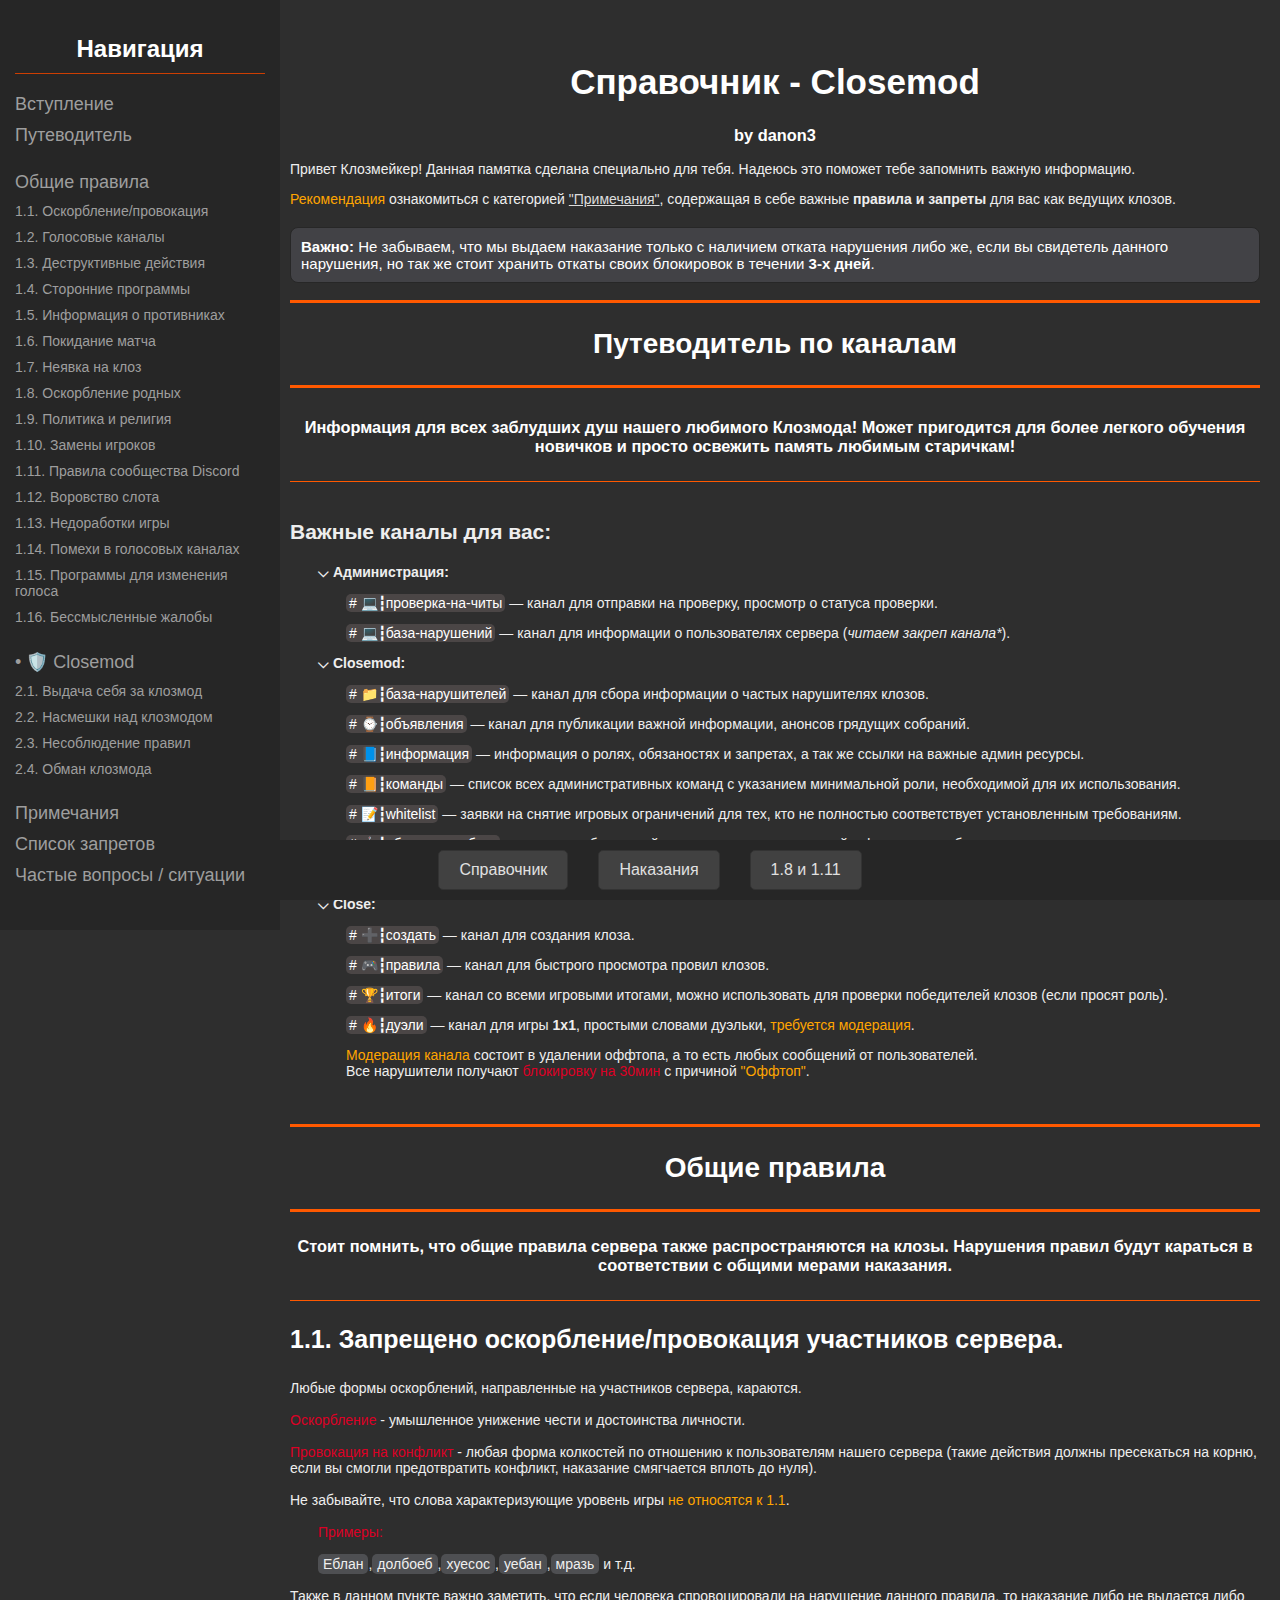
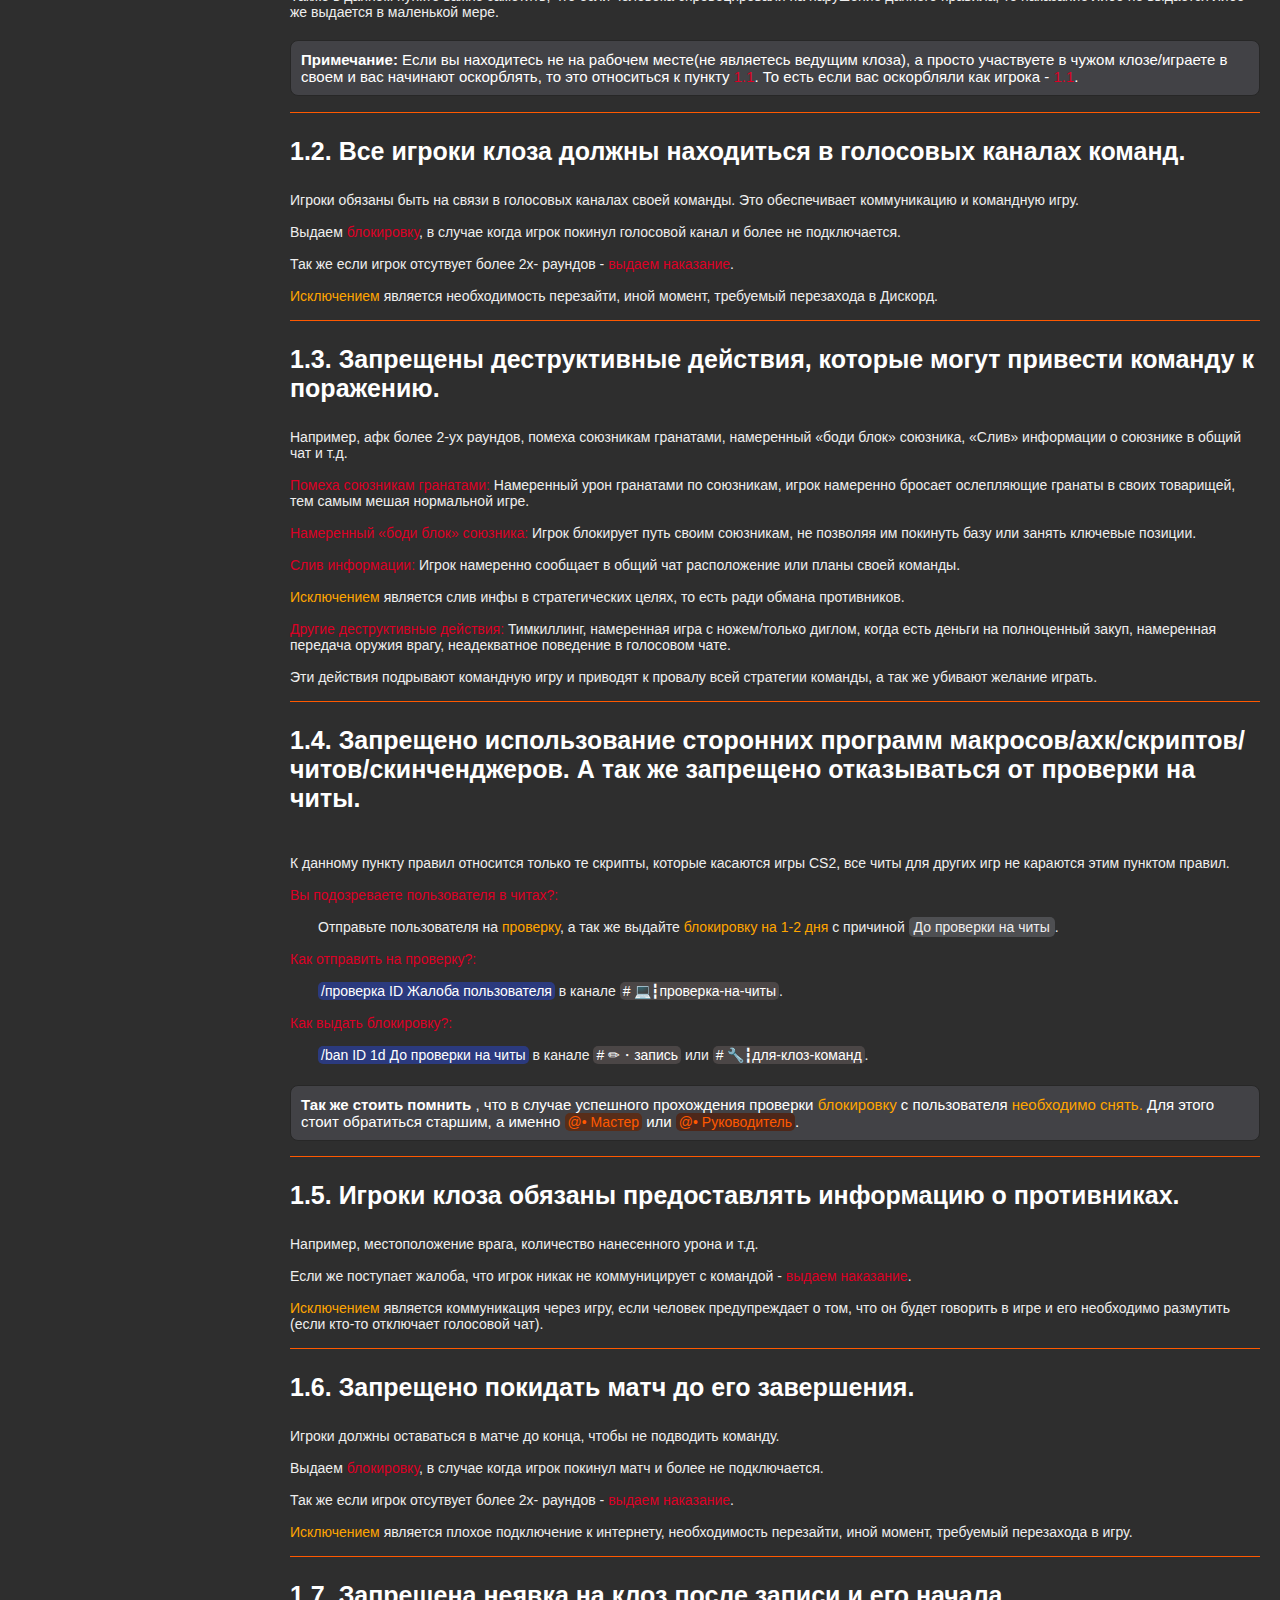
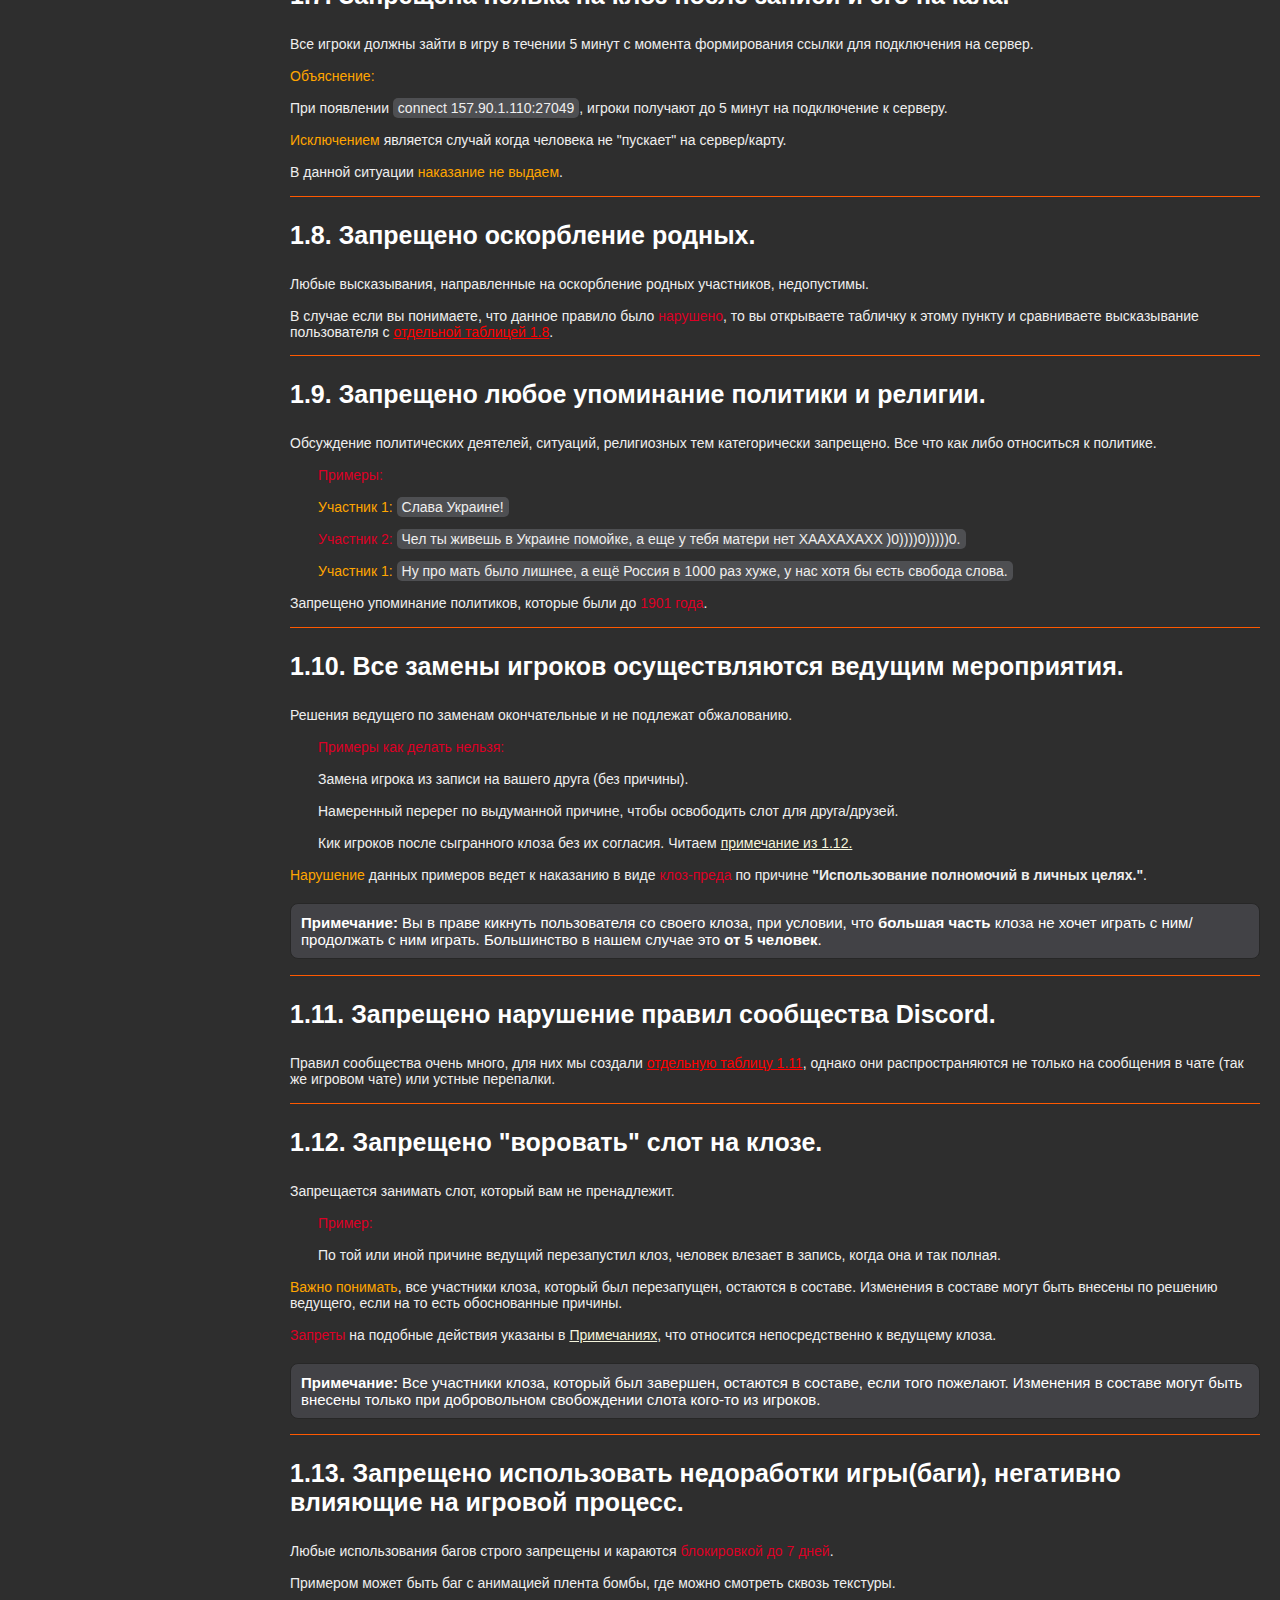
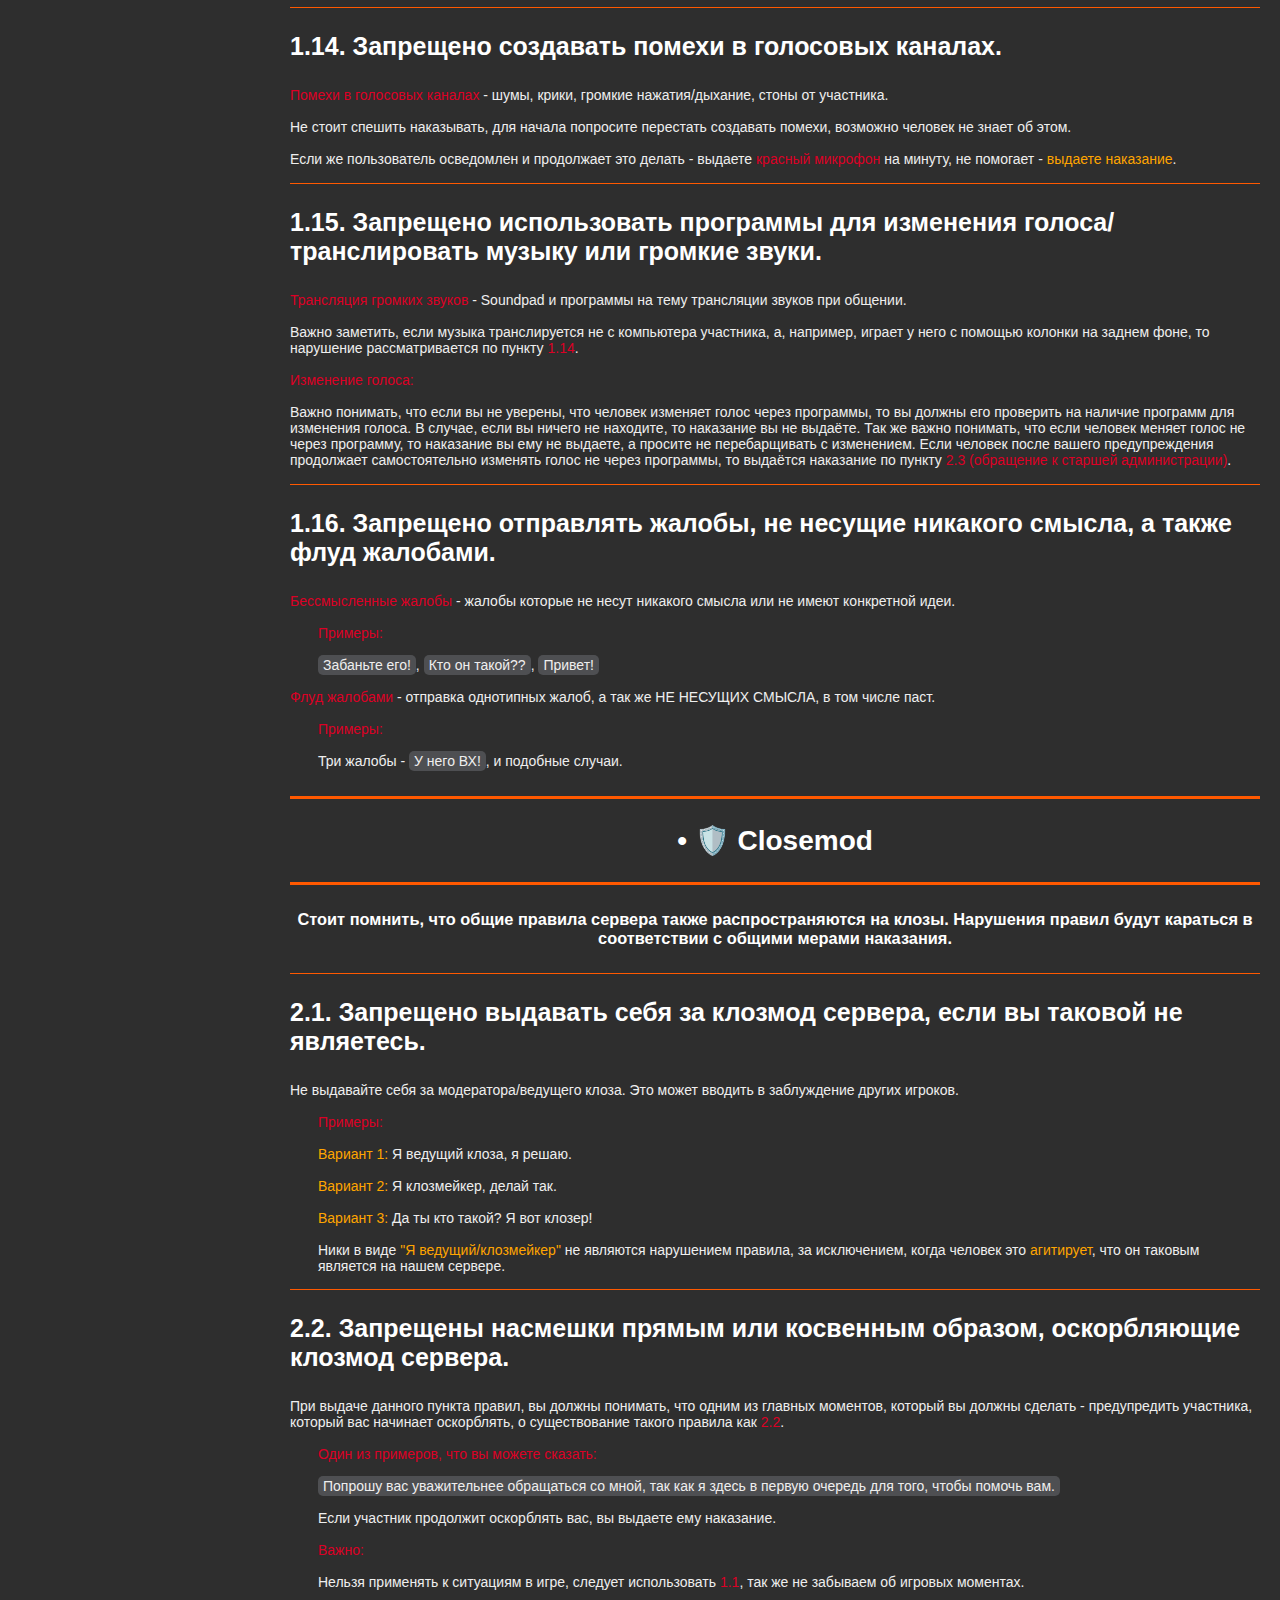
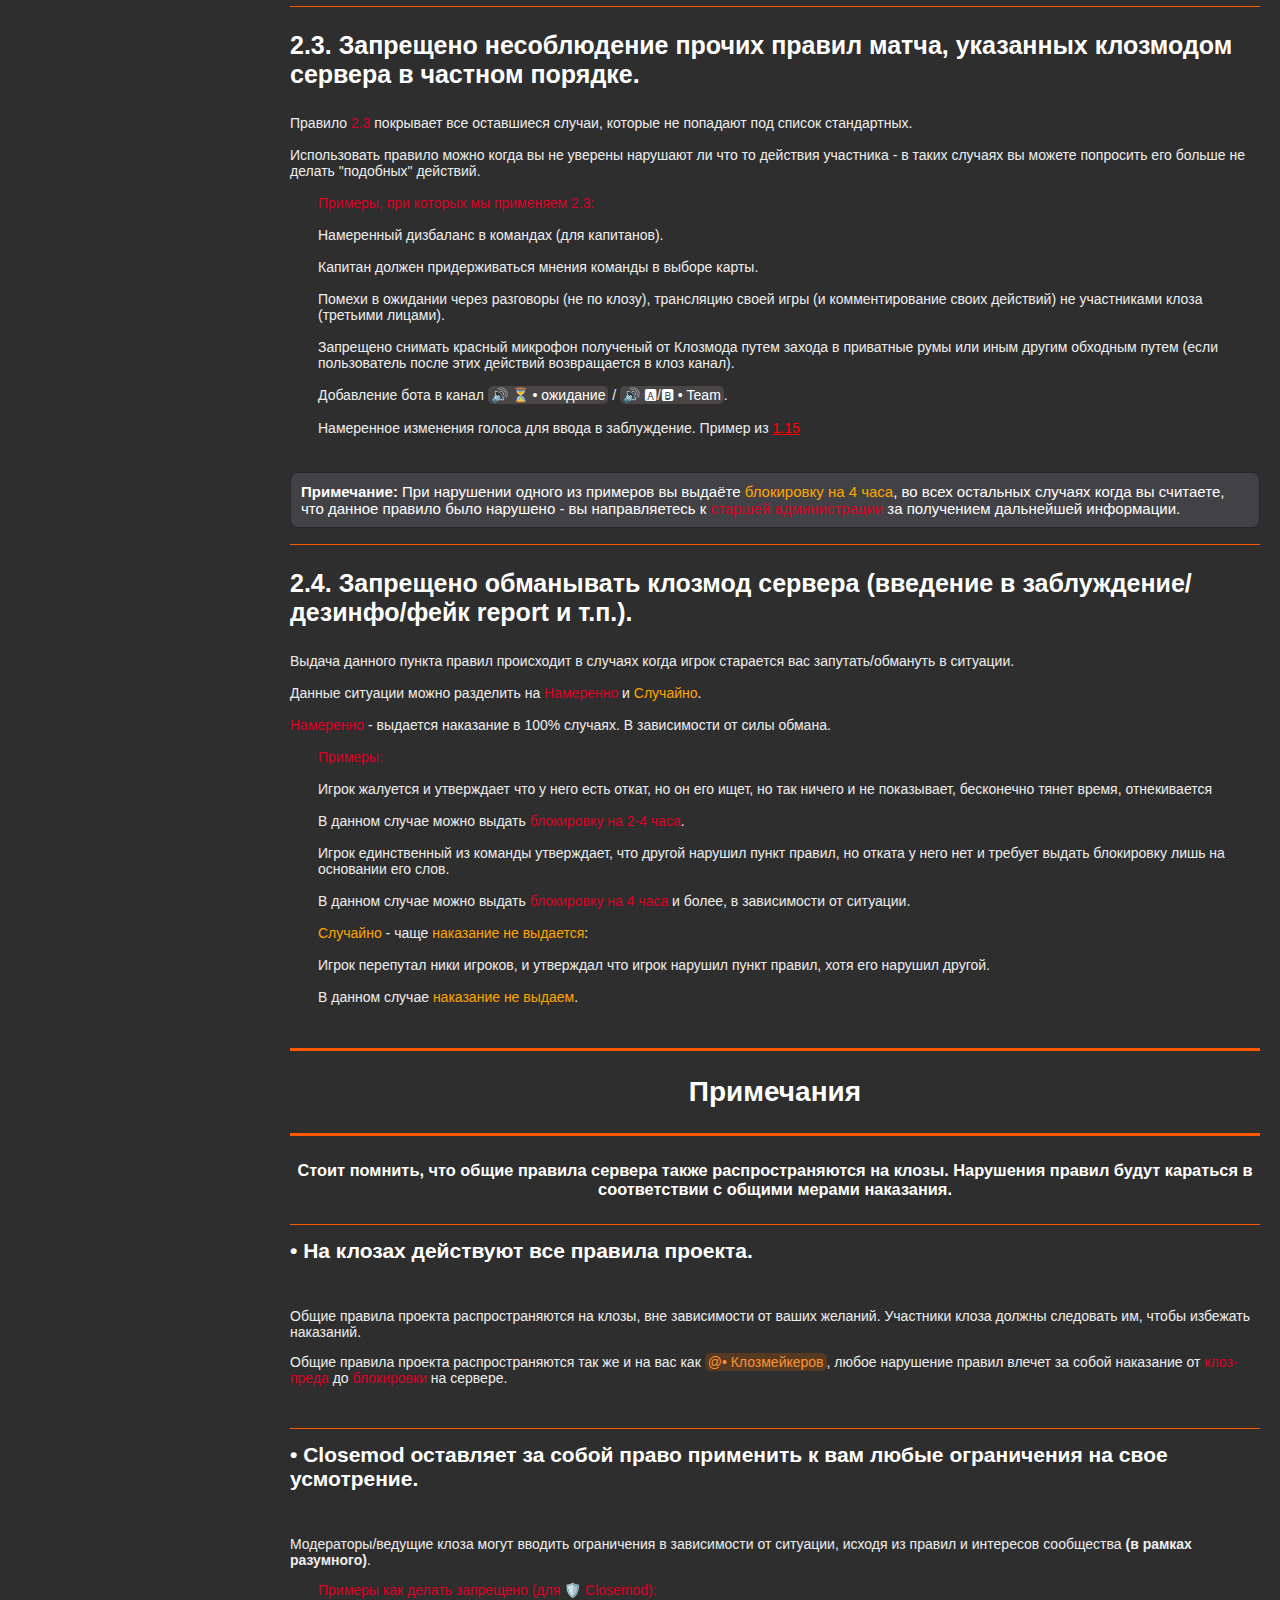
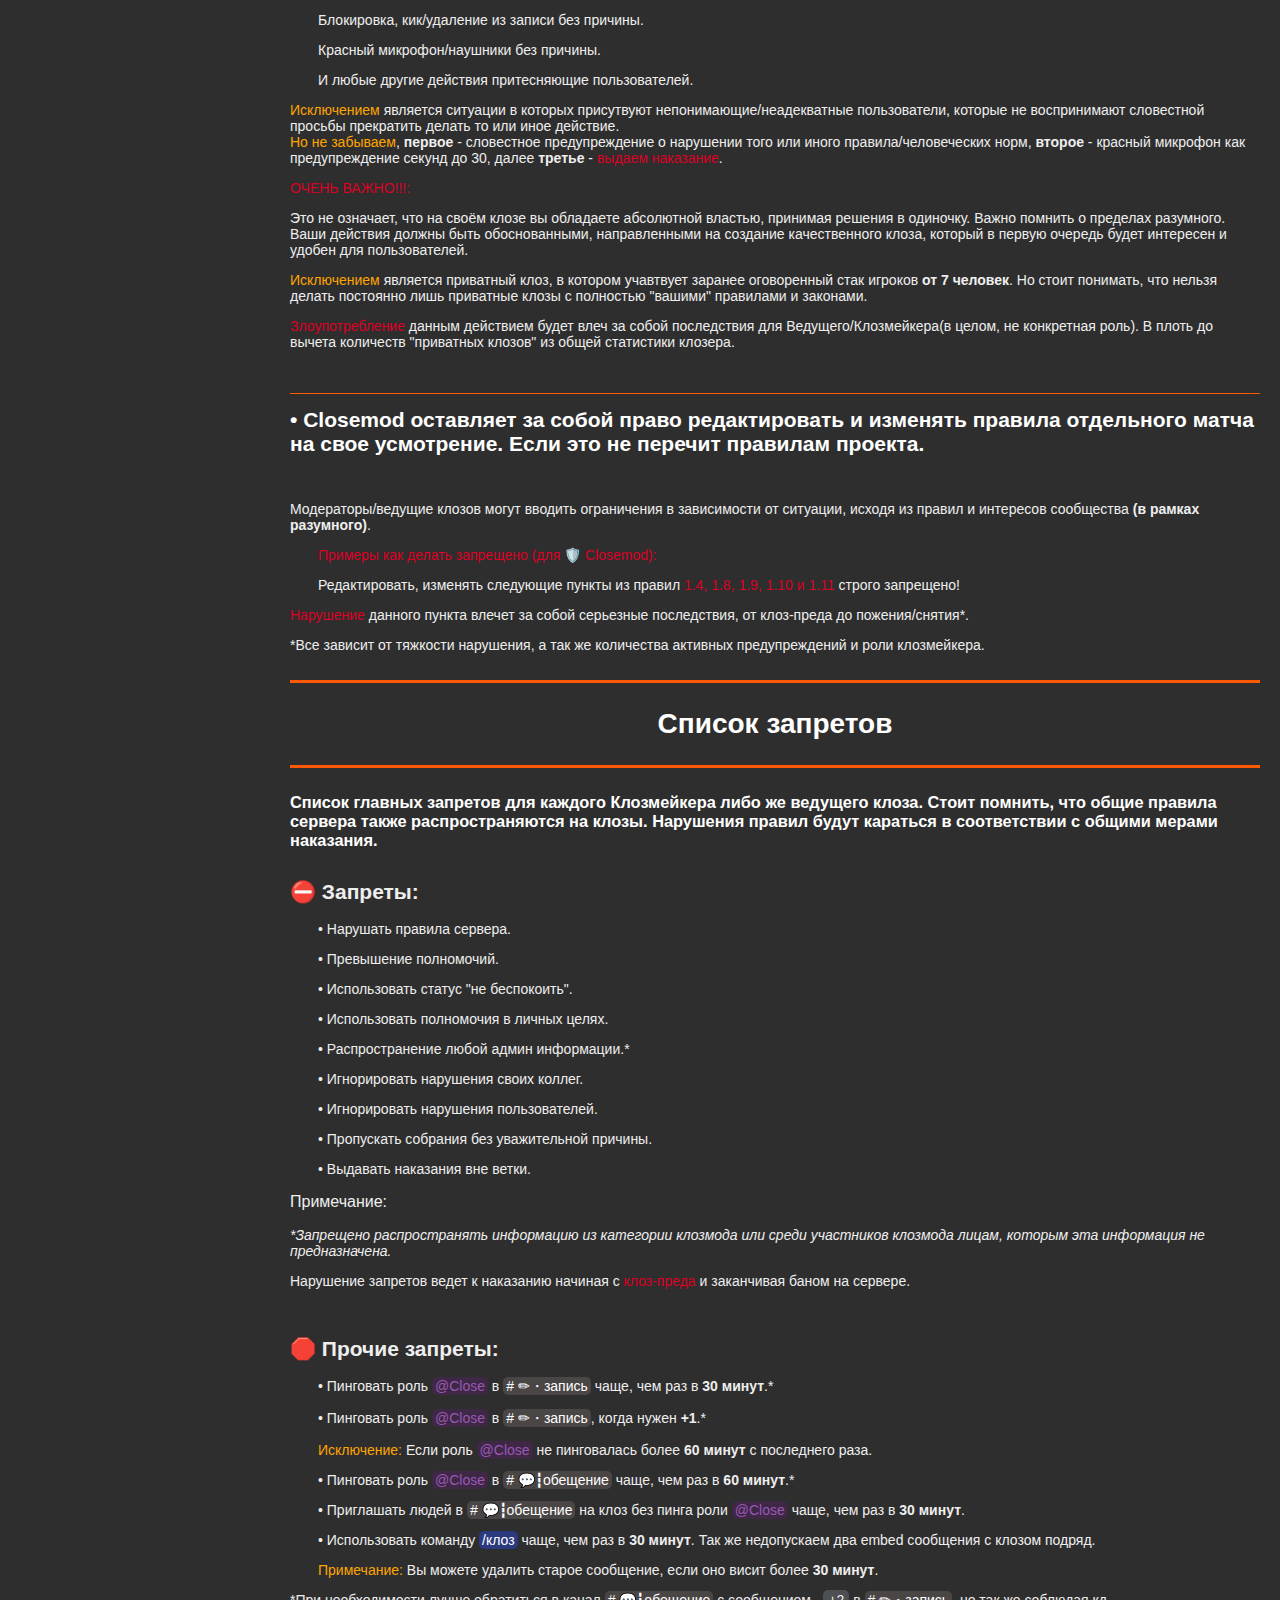
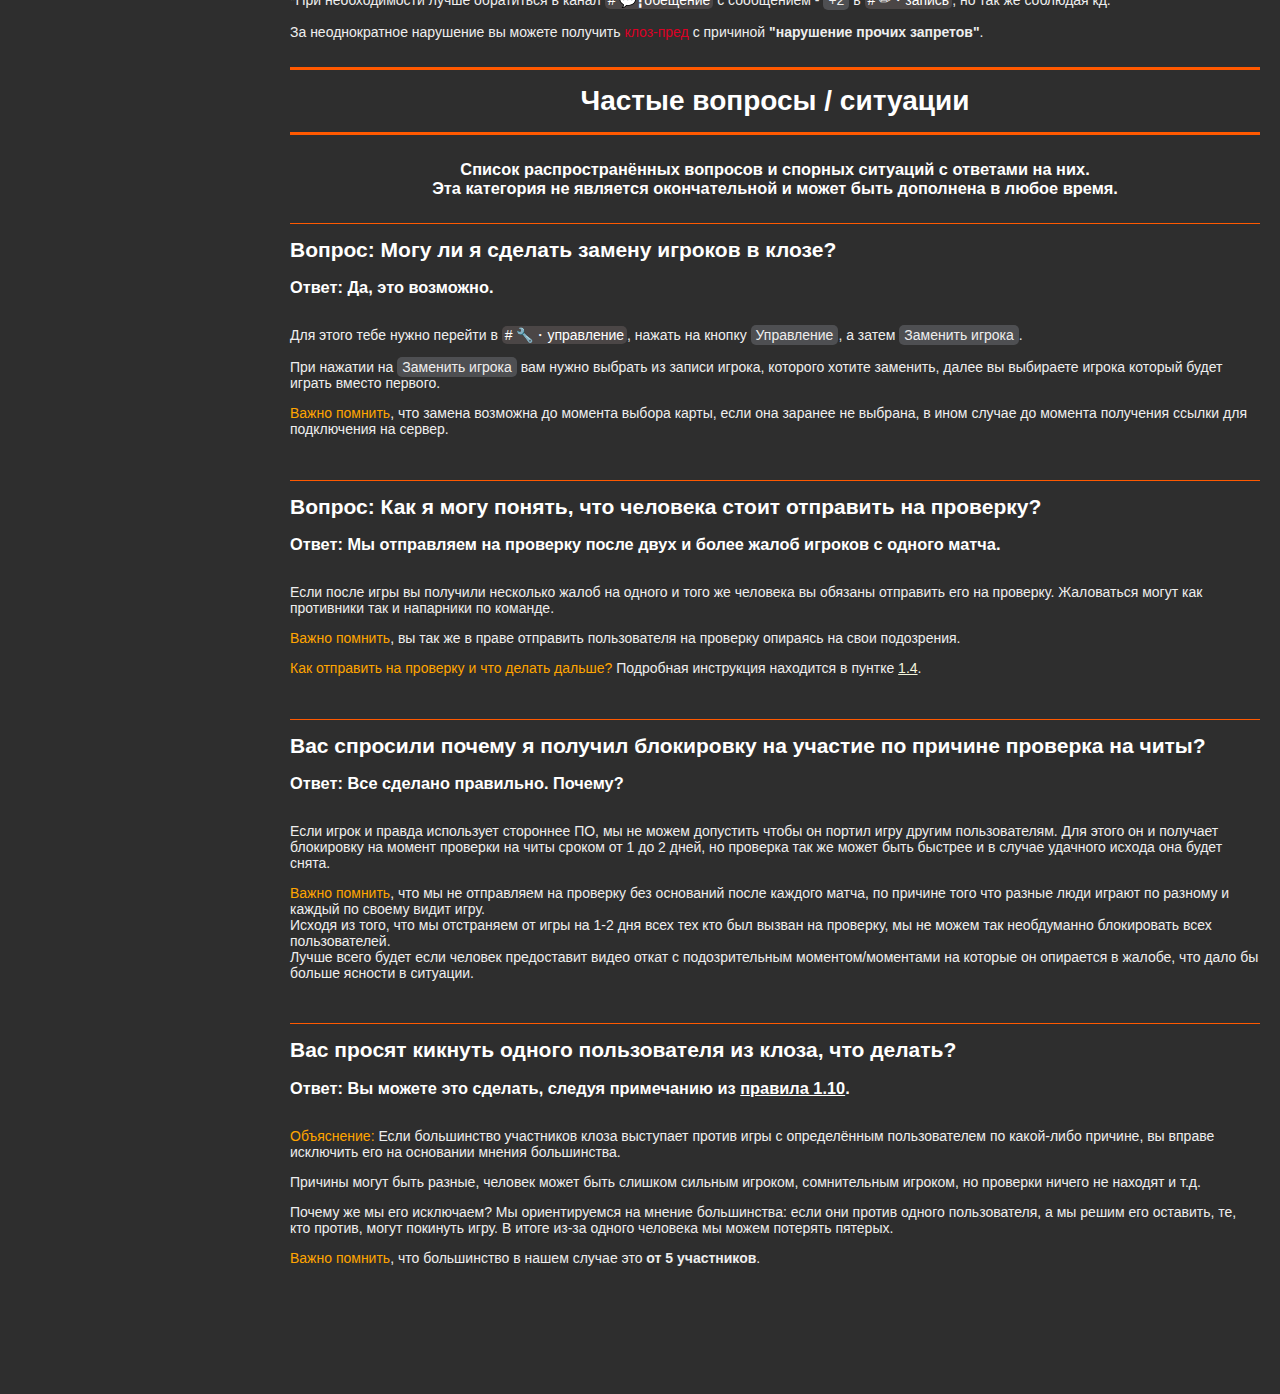
==== index.html @ e671048a "Update index.html" ====
<!DOCTYPE html>
<html lang="ru">
<head>
    <meta charset="UTF-8">
    <meta name="viewport" content="width=device-width, initial-scale=1.0">
    <title>Справочник - Closemod</title>
    <link rel="stylesheet" href="styles/styles.css">
    <link rel="icon" type="image/png" href="icon.png">

</head>
<body>
    <div id="hamburger-menu">
        &#9776;
    </div>

    <div class="bottom-nav">
        <!-- Нижний навигатор -->
        <ul>
            <li><a href="https://www.danon3.space/">Справочник</a></li>
            <li><a href="punish-table.html">Наказания</a></li>
            <li><a href="punish-table-1.8-1.11.html">1.8 и 1.11</a></li>
        </ul>
    </div>
        <!-- Левый навигатор -->
    <div class="left-nav" id="sidebar">
        <h2>Навигация</h2>
        <ul>
            <li><a href="">Вступление</a></li>
            <li><a href="#guide">Путеводитель</a></li></br>
            <li><a href="#general">Общие правила</a>
                <ul>
                    <li><a href="#rule1-1">1.1. Оскорбление/провокация</a></li>
                    <li><a href="#rule1-2">1.2. Голосовые каналы</a></li>
                    <li><a href="#rule1-3">1.3. Деструктивные действия</a></li>
                    <li><a href="#rule1-4">1.4. Сторонние программы</a></li>
                    <li><a href="#rule1-5">1.5. Информация о противниках</a></li>
                    <li><a href="#rule1-6">1.6. Покидание матча</a></li>
                    <li><a href="#rule1-7">1.7. Неявка на клоз</a></li>
                    <li><a href="#rule1-8">1.8. Оскорбление родных</a></li>
                    <li><a href="#rule1-9">1.9. Политика и религия</a></li>
                    <li><a href="#rule1-10">1.10. Замены игроков</a></li>
                    <li><a href="#rule1-11">1.11. Правила сообщества Discord</a></li>
                    <li><a href="#rule1-12">1.12. Воровство слота</a></li>
                    <li><a href="#rule1-13">1.13. Недоработки игры</a></li>
                    <li><a href="#rule1-14">1.14. Помехи в голосовых каналах</a></li>
                    <li><a href="#rule1-15">1.15. Программы для изменения голоса</a></li>
                    <li><a href="#rule1-16">1.16. Бессмысленные жалобы</a></li>
                </br>
                </ul>
            </li>
            <li><a href="#closemod">• 🛡️ Closemod</a>
                <ul>
                    <li><a href="#rule2-1">2.1. Выдача себя за клозмод</a></li>
                    <li><a href="#rule2-2">2.2. Насмешки над клозмодом</a></li>
                    <li><a href="#rule2-3">2.3. Несоблюдение правил</a></li>
                    <li><a href="#rule2-4">2.4. Обман клозмода</a></li>
                </br>
                </ul>
            </li>
            <li><a href="#notes" id="nav-notes">Примечания</a></li>
            <li><a href="#vetos" id="nav-vetos">Список запретов</a></li>
            <li><a href="#faq">Частые вопросы / ситуации</a></li>
            </br>
            </li>
        </ul>
    </div>

    <div id="content">
        <div class="name-page" id="intro">
            <h1>Справочник - Closemod</h1>
            <h3>by danon3</h3>
            <div class="title-page">
                <p>Привет Клозмейкер! Данная памятка сделана специально для тебя. Надеюсь это поможет тебе запомнить важную информацию.</p>
                <p><span class="c-orange">Рекомендация</span> ознакомиться с категорией <a style="color: #ddd;" href="#notes" id="nav-notes">"Примечания"</a>, содержащая в себе важные <b>правила и запреты</b> для вас как ведущих клозов.</p>
                <div class="bg-notes-frame">
                    <strong>Важно:</strong> Не забываем, что мы выдаем наказание только с наличием отката нарушения либо же, если вы свидетель данного нарушения, но так же стоит хранить откаты своих блокировок в течении <b>3-х дней</b>.
                </div>
            </div>
        </div>

        <div class="guide-category" id="guide">
            <h1>Путеводитель по каналам</h1>
            <h3 id="intro-guide">
                Информация для всех заблудших душ нашего любимого Клозмода! Может пригодится для более легкого обучения новичков и просто освежить память любимым старичкам!
            </h3>
            <div>
                <h2 class="rule">Важные каналы для вас:</h2>
                    <div class="tab-indent">
                        <strong>⌵ Администрация:</strong>
                        <div class="tab-indent">
                            <p><span class="bg-color-channels"> # 💻┇проверка-на-читы</span> — канал для отправки на проверку, просмотр о статуса проверки.</p>
                            <p><span class="bg-color-channels"> # 💻┇база-нарушений</span> — канал для информации о пользователях сервера (<em>читаем закреп канала*</em>).</p>

                            <!--
                            <p><span class="bg-color-channels"> # </span></p>
                            -->
        
                        </div>

                        <strong>⌵ Closemod:</strong>
                        <div class="tab-indent">
                            <p><span class="bg-color-channels"> # 📁┇база-нарушителей</span> — канал для сбора информации о частых нарушителях клозов.</p>
                            <p><span class="bg-color-channels"> # ⌚┇объявления</span> — канал для публикации важной информации, анонсов грядущих собраний.</p>
                            <p><span class="bg-color-channels"> # 📘┇информация</span> — информация о ролях, обязаностях и запретах, а так же ссылки на важные админ ресурсы.</p>
                            <p><span class="bg-color-channels"> # 📙┇команды</span> — список всех административных команд с указанием минимальной роли, необходимой для их использования.</p>
                            <p><span class="bg-color-channels"> # 📝┇whitelist</span> — заявки на снятие игровых ограничений для тех, кто не полностью соответствует установленным требованиям.</p>
                            <p><span class="bg-color-channels"> # 🤖┇обновления-бота</span> — канал с публикацией мелких и важных изменений в функционале бота, правок на серверах и т.д.</p>
                            <p>Канал <span class="bg-color-channels"> # 📝┇whitelist</span> доступен от роли <span class="bg-color-nastavnik">@• Наставник</span>, при необходимости обращаться к ним в канале <span class="bg-color-channels"> # 👥┇чат</span>.</p>
                            <!--
                            <p><span class="bg-color-channels"> # </span></p>
                            -->
        
                        </div>

                        <strong>⌵ Close:</strong>
                        <div class="tab-indent">
                            <p><span class="bg-color-channels"> # ➕┇создать</span> — канал для создания клоза.</p>
                            <p><span class="bg-color-channels"> # 🎮┇правила</span> — канал для быстрого просмотра провил клозов.</p>
                            <p><span class="bg-color-channels"> # 🏆┇итоги</span> — канал со всеми игровыми итогами, можно использовать для проверки победителей клозов (если просят роль).</p>
                            <p><span class="bg-color-channels"> # 🔥┇дуэли</span> — канал для игры <b>1x1</b>, простыми словами дуэльки, <span class="c-orange">требуется модерация</span>.</p>
                            <p><span class="c-orange">Модерация канала</span> состоит в удалении оффтопа, а то есть любых сообщений от пользователей.</br>Все нарушители получают <span class="c-red">блокировку на 30мин</span> с причиной <span class="c-orange">"Оффтоп"</span>.</p>

                            <!--
                            <p><span class="bg-color-channels"> # </span></p>
                            -->
        
                        </div>

                    </div> </br>

            </div>
        </div>

        <div class="rule-category" id="general">
            <h1>Общие правила</h1>
            <h3 id="intro-rule">
                Стоит помнить, что общие правила сервера также распространяются на клозы. Нарушения правил будут караться в соответствии с общими мерами наказания.
            </h3>
            <div class="rule" id="rule1-1">
                <h2>1.1. Запрещено оскорбление/провокация участников сервера.</h2></br>
                <p>Любые формы оскорблений, направленные на участников сервера, караются.</p>
                </br>
                <p> <span class="c-red">Оскорбление</span> - умышленное унижение чести и достоинства личности.</p></br>
                <p> <span class="c-red">Провокация на конфликт </span> - любая форма колкостей по отношению к пользователям нашего сервера (такие действия должны пресекаться на корню, если вы смогли предотвратить конфликт, наказание смягчается вплоть до нуля).</p></br>
                <p>Не забывайте, что слова характеризующие уровень игры <span class="c-orange">не относятся к 1.1</span>.</p>
                </br>
                <p class="tab-indent"><span class="c-red">Примеры:</span></p></br>
                <p class="tab-indent"><span class="grey-bg">Еблан</span>,<span class="grey-bg">долбоеб</span>,<span class="grey-bg">хуесос</span>,<span class="grey-bg">уебан</span>,<span class="grey-bg">мразь</span> и т.д.</p></br>
                <p>Также в данном пункте важно заметить, что если человека спровоцировали на нарушение данного правила, то наказание либо не выдается либо же выдается в маленькой мере.</p>
                 
                <div class="bg-notes-frame">
                    <strong>Примечание:</strong> Если вы находитесь не на рабочем месте(не являетесь ведущим клоза), а просто участвуете в чужом клозе/играете в своем и вас начинают оскорблять, то это относиться к пункту <span class="c-red">1.1</span>. То есть если вас оскорбляли как игрока - <span class="c-red">1.1</span>.
                </div>
                
                
            </div>
    
            <div class="rule" id="rule1-2">
                <h2>1.2. Все игроки клоза должны находиться в голосовых каналах команд.</h2></br>
                <p>Игроки обязаны быть на связи в голосовых каналах своей команды. Это обеспечивает коммуникацию и командную игру.</p></br>
                <p>Выдаем <span class="c-red">блокировку</span>, в случае когда игрок покинул голосовой канал и более не подключается.</p></br>
                <p>Так же если игрок отсутвует более 2х- раундов - <span class="c-red">выдаем наказание</span>.</p></br>
                <p><span class="c-orange">Исключением</span> является необходимость перезайти, иной момент, требуемый перезахода в Дискорд.</p>
                 
            </div>
    
            <div class="rule" id="rule1-3">
                <h2>1.3. Запрещены деструктивные действия, которые могут привести команду к поражению.</h2></br>
                <p>Например, афк более 2-ух раундов, помеха союзникам гранатами, намеренный «боди блок» союзника, «Слив» информации о союзнике в общий чат и т.д.</p></br>
                <p><span class="c-red">Помеха союзникам гранатами:</span> Намеренный урон гранатами по союзникам, игрок намеренно бросает ослепляющие гранаты в своих товарищей, тем самым мешая нормальной игре.</p></br>
                <p><span class="c-red">Намеренный «боди блок» союзника:</span> Игрок блокирует путь своим союзникам, не позволяя им покинуть базу или занять ключевые позиции.</p></br>
                <p><span class="c-red">Слив информации:</span> Игрок намеренно сообщает в общий чат расположение или планы своей команды.</p></br>
                <p><span class="c-orange">Исключением</span> является слив инфы в стратегических целях, то есть ради обмана противников.</p></br>
                <p><span class="c-red">Другие деструктивные действия:</span> Тимкиллинг, намеренная игра с ножем/только диглом, когда есть деньги на полноценный закуп, намеренная передача оружия врагу, неадекватное поведение в голосовом чате.</p></br>
                <p>Эти действия подрывают командную игру и приводят к провалу всей стратегии команды, а так же убивают желание играть.</p>
                 
            </div>
    
            <div class="rule" id="rule1-4">
                <h2>1.4. Запрещено использование сторонних программ макросов/ахк/скриптов/читов/скинченджеров. А так же запрещено отказываться от проверки на читы.</h2></br>
                </br>
                <p>К данному пункту правил относится только те скрипты, которые касаются игры CS2, все читы для других игр не караются этим пунктом правил.</p>
                </br>
                <p><span class="c-red">Вы подозреваете пользователя в читах?:</span></p></br>
                <p class="tab-indent">Отправьте пользователя на <span class="c-orange">проверку</span>, а так же выдайте <span class="c-orange">блокировку на 1-2 дня</span> с причиной <span class="grey-bg">До проверки на читы</span>.</br>
                </br>
                <p class="c-red">Как отправить на проверку?: </p></br>
                <p class="tab-indent"><span class="bg-color-commands">/проверка ID Жалоба пользователя</span> в канале <span class="bg-color-channels"># 💻┇проверка-на-читы</span>.</p>
                </br>
                <p class="c-red">Как выдать блокировку?: </p></br>
                <p class="tab-indent"><span class="bg-color-commands">/ban ID 1d До проверки на читы</span> в канале <span class="bg-color-channels"># ✏・запись</span> или <span class="bg-color-channels"># 🔧┇для-клоз-команд</span>.</p>
                
                <div class="bg-notes-frame">
                    <strong>Так же стоить помнить</strong> , что в случае успешного прохождения проверки <span class="c-orange">блокировку</span> с пользователя <span class="c-orange">необходимо снять.</span> Для этого стоит обратиться старшим, а именно <span class="bg-color-master">@• Мастер</span> или <span class="bg-color-rukovod">@• Руководитель</span>.
                </div>

            </div>
    
            <div class="rule" id="rule1-5">
                <h2>1.5. Игроки клоза обязаны предоставлять информацию о противниках.</h2></br>
                <p>Например, местоположение врага, количество нанесенного урона и т.д.</p></br>
                <p>Если же поступает жалоба, что игрок никак не коммуницирует с командой - <span class="c-red">выдаем наказание</span>.</p></br>
                <p><span class="c-orange">Исключением</span> является коммуникация через игру, если человек предупреждает о том, что он будет говорить в игре и его необходимо размутить (если кто-то отключает голосовой чат).</p>
                 
            </div>
    
            <div class="rule" id="rule1-6">
                <h2>1.6. Запрещено покидать матч до его завершения.</h2></br>
                <p>Игроки должны оставаться в матче до конца, чтобы не подводить команду.</p></br>
                <p>Выдаем <span class="c-red">блокировку</span>, в случае когда игрок покинул матч и более не подключается.</p></br>
                <p>Так же если игрок отсутвует более 2х- раундов - <span class="c-red">выдаем наказание</span>.</p></br>
                <p><span class="c-orange">Исключением</span> является плохое подключение к интернету, необходимость перезайти, иной момент, требуемый перезахода в игру.</p>
                 
            </div>
    
            <div class="rule" id="rule1-7">
                <h2>1.7. Запрещена неявка на клоз после записи и его начала.</h2></br>
                <p>Все игроки должны зайти в игру в течении 5 минут с момента формирования ссылки для подключения на сервер.</p>
                </br>
                <p class="c-orange">Объяснение:</p></br>
                <p>При появлении <span class="grey-bg">connect 157.90.1.110:27049</span>, игроки получают до 5 минут на подключение к серверу.</p></br>
                <p><span class="c-orange">Исключением</span> является случай когда человека не "пускает" на сервер/карту.</p></br>
                <p>В данной ситуации<span class="c-orange"> наказание не выдаем</span>.</p>
                 
            </div>
    
            <div class="rule" id="rule1-8">
                <h2>1.8. Запрещено оскорбление родных.</h2></br>
                <p>Любые высказывания, направленные на оскорбление родных участников, недопустимы.</p>
                </br>
                <p>В случае если вы понимаете, что данное правило было <span class="c-red">нарушено</span>, то вы открываете табличку к этому пункту и сравниваете высказывание пользователя с <a style="color: #ff0000;" href="punish-table-1.8-1.11.html#rule-1.8">отдельной таблицей 1.8</a>.</p>
                 
            </div>
    
            <div class="rule" id="rule1-9">
                <h2>1.9. Запрещено любое упоминание политики и религии.</h2></br>
                <p>Обсуждение политических деятелей, ситуаций, религиозных тем категорически запрещено. Все что как либо относиться к политике.</p>
                </br>
                <p class="tab-indent"><span class="c-red">Примеры:</span></p></br>
                <p class="tab-indent"><span class="c-orange">Участник 1:</span> <span class="grey-bg">Слава Украине!</span></p></br>
                <p class="tab-indent"><span class="c-red">Участник 2:</span> <span class="grey-bg">Чел ты живешь в Украине помойке, а еще у тебя матери нет ХААХАХАХХ )0))))0)))))0.</span></p></br>
                <p class="tab-indent"><span class="c-orange">Участник 1:</span> <span class="grey-bg">Ну про мать было лишнее, а ещё Россия в 1000 раз хуже, у нас хотя бы есть свобода слова.</span></p></br>
                <p>Запрещено упоминание политиков, которые были до <span class="c-red">1901 года</span>.</p>
                 
            </div>
    
            <div class="rule" id="rule1-10">
                <h2>1.10. Все замены игроков осуществляются ведущим мероприятия.</h2></br>
                <p>Решения ведущего по заменам окончательные и не подлежат обжалованию.</p></br>
                <p class="tab-indent"><span class="c-red">Примеры как делать нельзя:</span></p></br>
                <p class="tab-indent">Замена игрока из записи на вашего друга (без причины).</p></br>
                <p class="tab-indent">Намеренный перерег по выдуманной причине, чтобы освободить слот для друга/друзей.</p></br>
                <p class="tab-indent">Кик игроков после сыгранного клоза без их согласия. Читаем <a style="color: beige;" href="#rule1-12" id="nav-notes">примечание из 1.12.</a></p></br>

                <!--
                <p class="tab-indent">Описание примера.</p></br>
                -->

                <p"><span class="c-orange">Нарушение</span> данных примеров ведет к наказанию в виде <span class="c-red">клоз-преда</span> по причине <b>"Использование полномочий в личных целях."</b>.</p>

                <div class="bg-notes-frame">
                    <strong>Примечание:</strong> Вы в праве кикнуть пользователя со своего клоза, при условии, что <b>большая часть</b> клоза не хочет играть с ним/продолжать с ним играть. Большинство в нашем случае это <b>от 5 человек</b>.
                </div>
                 
            </div>
    
            <div class="rule" id="rule1-11">
                <h2>1.11. Запрещено нарушение правил сообщества Discord.</h2></br>
                <p>Правил сообщества очень много, для них мы создали <a style="color: #ff0000;" href="punish-table-1.8-1.11.html#rule-1.11">отдельную таблицу 1.11</a>, однако они распространяются не только на сообщения в чате (так же игровом чате) или устные перепалки.</p>
                 
            </div>
    
            <div class="rule" id="rule1-12">
                <h2>1.12. Запрещено "воровать" слот на клозе.</h2></br>
                <p>Запрещается занимать слот, который вам не пренадлежит.</p>
                </br>
                <p class="tab-indent"><span class="c-red">Пример:</span></p></br>
                <p class="tab-indent">По той или иной причине ведущий перезапустил клоз, человек влезает в запись, когда она и так полная.</p></br>
                <p><span class="c-orange">Важно понимать</span>, все участники клоза, который был перезапущен, остаются в составе. Изменения в составе могут быть внесены по решению ведущего, если на то есть обоснованные причины.</p></br>
                <p><span class="c-red">Запреты</span> на подобные действия указаны в <a style="color: beige;" href="#notes" id="nav-notes">Примечаниях</a>, что относится непосредственно к ведущему клоза.</p>
                 
                <div class="bg-notes-frame" id="note1-12">
                    <strong>Примечание:</strong> Все участники клоза, который был завершен, остаются в составе, если того пожелают. Изменения в составе могут быть внесены только при добровольном свобождении слота кого-то из игроков.
                </div>

            </div>

            <div class="rule" id="rule1-13">
                <h2>1.13. Запрещено использовать недоработки игры(баги), негативно влияющие на игровой процесс.</h2></br>
                <p>Любые использования багов строго запрещены и караются <span class="c-red">блокировкой до 7 дней</span>.</p>
                </br>
                <p>Примером может быть баг с анимацией плента бомбы, где можно смотреть сквозь текстуры.</p>
                 
            </div>

            <div class="rule" id="rule1-14">
                <h2>1.14. Запрещено создавать помехи в голосовых каналах.</h2></br>
                <p><span class="c-red">Помехи в голосовых каналах</span> - шумы, крики, громкие нажатия/дыхание, стоны от участника.</p>
                </br>
                <p>Не стоит спешить наказывать, для начала попросите перестать создавать помехи, возможно человек не знает об этом.</p>
                </br>
                <p>Если же пользователь осведомлен и продолжает это делать - выдаете <span class="c-red">красный микрофон</span> на минуту, не помогает - <span class="c-orange"> выдаете наказание</span>.</p>
                 
            </div>

            <div class="rule" id="rule1-15">
                <h2>1.15. Запрещено использовать программы для изменения голоса/транслировать музыку или громкие звуки.</h2></br>
                <p><span class="c-red">Трансляция громких звуков</span> - Soundpad и программы на тему трансляции звуков при общении.</p>
                </br>
                <p>Важно заметить, если музыка транслируется не с компьютера участника, а, например, играет у него с помощью колонки на заднем фоне, то нарушение рассматривается по пункту <span class="c-red">1.14</span>.</p>
                </br>
                <p class="c-red">Изменение голоса: </p> </br>
                <p>Важно понимать, что если вы не уверены, что человек изменяет голос через программы, то вы должны его проверить на наличие программ для изменения голоса. В случае, если вы ничего не находите, то наказание вы не выдаёте. Так же важно понимать, что если человек меняет голос не через программу, то наказание вы ему не выдаете, а просите не перебарщивать с изменением. Если человек после вашего предупреждения продолжает самостоятельно изменять голос не через программы, то выдаётся наказание по пункту <span class="c-red">2.3 (обращение к старшей администрации)</span>.</p>
                 
            </div>

            <div class="rule" id="rule1-16">
                <h2>1.16. Запрещено отправлять жалобы, не несущие никакого смысла, а также флуд жалобами.</h2></br>
                <p><span class="c-red">Бессмысленные жалобы</span> - жалобы которые не несут никакого смысла или не имеют конкретной идеи.</p>
                </br>
                <p class="tab-indent"><span class="c-red">Примеры:</span></p></br>
                <p class="tab-indent"><span class="grey-bg">Забаньте его!</span>, <span class="grey-bg">Кто он такой??</span>, <span class="grey-bg">Привет!</span></p>
                </br>
                <p><span class="c-red">Флуд жалобами</span> - отправка однотипных жалоб, а так же НЕ НЕСУЩИХ СМЫСЛА, в том числе паст.</p>
                </br>
                <p class="tab-indent"><span class="c-red">Примеры:</span></p></br>
                <p class="tab-indent">Три  жалобы - <span class="grey-bg">У него ВХ!</span>, и подобные случаи.</p>
                 
            </div>
    </div>

    <div class="rule-category" id="closemod">
        <h1>• 🛡️ Closemod</h1>
        <h3 id="intro-rule">
            Стоит помнить, что общие правила сервера также распространяются на клозы. Нарушения правил будут караться в соответствии с общими мерами наказания.
        </h3>
        <div class="rule" id="rule2-1">
            <h2>2.1. Запрещено выдавать себя за клозмод сервера, если вы таковой не являетесь.</h2></br>
            <p>Не выдавайте себя за модератора/ведущего клоза. Это может вводить в заблуждение других игроков.</p>
            </br>
            <p class="tab-indent"><span class="c-red">Примеры:</span></p></br>
                <p class="tab-indent"><span class="c-orange">Вариант 1:</span> Я ведущий клоза, я решаю.</p></br>
                <p class="tab-indent"><span class="c-orange">Вариант 2:</span> Я клозмейкер, делай так.</p></br>
                <p class="tab-indent"><span class="c-orange">Вариант 3:</span> Да ты кто такой? Я вот клозер!</p></br>
                <p class="tab-indent"> Ники в виде <span class="c-orange">"Я ведущий/клозмейкер"</span> не являются нарушением правила, за исключением, когда человек это <span class="c-orange">агитирует</span>, что он таковым является на нашем сервере.</p>
        </div>

        <div class="rule" id="rule2-2">
            <h2>2.2. Запрещены насмешки прямым или косвенным образом, оскорбляющие клозмод сервера.</h2></br>
            <p>При выдаче данного пункта правил, вы должны понимать, что одним из главных моментов, который вы должны сделать - предупредить участника, который вас начинает оскорблять, о существование такого правила как <span class="c-red">2.2</span>.</p>
            </br>
            <p class="tab-indent"><span class="c-red">Один из примеров, что вы можете сказать:</span></p></br>
            <p class="tab-indent"> <span class="grey-bg">Попрошу вас уважительнее обращаться со мной, так как я здесь в первую очередь для того, чтобы помочь вам.</span></p></br>
            <p class="tab-indent">Если участник продолжит оскорблять вас, вы выдаете ему наказание.</p></br>
            <p class="tab-indent"><span class="c-red">Важно:</span></p></br>
            <p class="tab-indent">Нельзя применять к ситуациям в игре, следует использовать <span class="c-red">1.1</span>, так же не забываем об игровых моментах.</p>
        </div>

        <div class="rule" id="rule2-3">
            <h2>2.3. Запрещено несоблюдение прочих правил матча, указанных клозмодом сервера в частном порядке.</h2></br>
            <p>Правило <span class="c-red">2.3</span> покрывает все оставшиеся случаи, которые не попадают под список стандартных.</p></br>
            <p>Использовать правило можно когда вы не уверены нарушают ли что то действия участника - в таких случаях вы можете попросить его больше не делать "подобных" действий.</p></br>
            <p class="tab-indent"><span class="c-red">Примеры, при которых мы применяем 2.3:</span> </p></br>
            <p class="tab-indent">Намеренный дизбаланс в командах (для капитанов).</p></br>
            <p class="tab-indent">Капитан должен придерживаться мнения команды в выборе карты.</p></br>
            <p class="tab-indent">Помехи в ожидании через разговоры (не по клозу), трансляцию своей игры (и комментирование своих действий) не участниками клоза (третьими лицами).</p></br>
            <p class="tab-indent">Запрещено снимать красный микрофон полученый от Клозмода путем захода в приватные румы или иным другим обходным путем (если пользователь после этих действий возвращается в клоз канал).</p></br>
            <p class="tab-indent">Добавление бота в канал <span class="bg-color-channels">🔊 ⏳ • ожидание</span> / <span class="bg-color-channels">🔊 🅰/🅱 • Team</span>.</p></br>
            <p class="tab-indent">Намеренное изменения голоса для ввода в заблуждение. Пример из <a style="color: #ff0000;" href="#rule1-15">1.15</a></p></br>

            <!--

            <p class="tab-indent">Описание примера.</p>

            -->

            <div class="bg-notes-frame">
                <strong>Примечание:</strong> При нарушении одного из примеров вы выдаёте <span class="c-orange">блокировку на 4 часа</span>, во всех остальных случаях когда вы считаете, что данное правило было нарушено - вы направляетесь к <span class="c-red">старшей администрации</span> за получением дальнейшей информации.
            </div>

        </div>

        <div class="rule" id="rule2-4">
            <h2>2.4. Запрещено обманывать клозмод сервера (введение в заблуждение/дезинфо/фейк report и т.п.).</h2></br>
            <p>Выдача данного пункта правил происходит в случаях когда игрок старается вас запутать/обмануть в ситуации.</p></br>
            <p>Данные ситуации можно разделить на <span class="c-red">Намеренно</span> и <span class="c-orange">Случайно</span>.</p></br>
            <p><span class="c-red">Намеренно</span> - выдается наказание в 100% случаях. В зависимости от силы обмана.</p></br>
            <p class="tab-indent"><span class="c-red">Примеры:</span></p></br>
            <p class="tab-indent">Игрок жалуется и утверждает что у него есть откат, но он его ищет, но так ничего и не показывает, бесконечно тянет время, отнекивается</p></br>
            <p class="tab-indent">В данном случае можно выдать <span class="c-red">блокировку на 2-4 часа</span>.</p></br>
            <p class="tab-indent">Игрок единственный из команды утверждает, что другой нарушил пункт правил, но отката у него нет и требует выдать блокировку лишь на основании его слов.</p></br>
            <p class="tab-indent">В данном случае можно выдать <span class="c-red">блокировку на 4 часа</span>  и более, в зависимости от ситуации.</p></br>
            <p class="tab-indent"><span class="c-orange">Случайно</span> - чаще <span class="c-orange">наказание не выдается</span>:</p></br>
            <p class="tab-indent">Игрок перепутал ники игроков, и утверждал что игрок нарушил пункт правил, хотя его нарушил другой.</p></br>
            <p class="tab-indent">В данном случае <span class="c-orange">наказание не выдаем</span>.</p></br>

        </div>

    </div>

    <div class="rule-category" id="notes">
        <h1>Примечания</h1>
        <h3 id="intro-rule">
            Стоит помнить, что общие правила сервера также распространяются на клозы. Нарушения правил будут караться в соответствии с общими мерами наказания.
        </h3>
        <div class="note" id="note1">
            <h2>• На клозах действуют все правила проекта.</h2></br>
            <p>Общие правила проекта распространяются на клозы, вне зависимости от ваших желаний. Участники клоза должны следовать им, чтобы избежать наказаний.</p>
            <p>Общие правила проекта распространяются так же и на вас как  <span class="bg-color-closemaker">@• Клозмейкеров</span>, любое нарушение правил влечет за собой наказание от  <span class="c-red">клоз-преда</span> до  <span class="c-red">блокировки</span> на сервере.</p></br>
        </div>

        <div class="note" id="note2">
            <h2>• Closemod оставляет за собой право применить к вам любые ограничения на свое усмотрение.</h2></br>
            <p>Модераторы/ведущие клоза могут вводить ограничения в зависимости от ситуации, исходя из правил и интересов сообщества <b>(в рамках разумного)</b>.</p>
            <p class="tab-indent"><span class="c-red">Примеры как делать запрещено (для 🛡️ Closemod):</span></p>
            <p class="tab-indent">Блокировка, кик/удаление из записи без причины.</p>
            <p class="tab-indent">Красный микрофон/наушники без причины.</p>
            <p class="tab-indent">И любые другие действия притесняющие пользователей.</p>
            <p><span class="c-orange">Исключением</span> является ситуации в которых присутвуют непонимающие/неадекватные пользователи, которые не воспринимают словестной просьбы прекратить делать то или иное действие.</br><span class="c-orange">Но не забываем</span>, <b>первое</b> - словестное предупреждение о нарушении того или иного правила/человеческих норм, <b>второе</b> - красный микрофон как предупреждение секунд до 30, далее <b>третье</b> - <span class="c-red">выдаем наказание</span>.</p>
            <p class="c-red">ОЧЕНЬ ВАЖНО!!!:</p>
            <p>Это не означает, что на своём клозе вы обладаете абсолютной властью, принимая решения в одиночку. Важно помнить о пределах разумного. Ваши действия должны быть обоснованными, направленными на создание качественного клоза, который в первую очередь будет интересен и удобен для пользователей.</p>
            <p><span class="c-orange">Исключением</span> является приватный клоз, в котором учавтвует заранее оговоренный стак игроков <b>от 7 человек</b>. Но стоит понимать, что нельзя делать постоянно лишь приватные клозы с полностью "вашими" правилами и законами.</p>
            <p><span class="c-red">Злоупотребление</span> данным действием будет влеч за собой последствия для Ведущего/Клозмейкера(в целом, не конкретная роль). В плоть до вычета количеств "приватных клозов" из общей статистики клозера.</p></br>
        </div>

        <div class="note" id="note3">
            <h2>• Closemod оставляет за собой право редактировать и изменять правила отдельного матча на свое усмотрение. Если это не перечит правилам проекта.</h2></br>
            <p>Модераторы/ведущие клозов могут вводить ограничения в зависимости от ситуации, исходя из правил и интересов сообщества <b>(в рамках разумного)</b>.</p>
            <p class="tab-indent"><span class="c-red">Примеры как делать запрещено (для 🛡️ Closemod):</span></p>
            <p class="tab-indent">Редактировать, изменять следующие пункты из правил <span class="c-red">1.4, 1.8, 1.9, 1.10 и 1.11</span> строго запрещено!</p>
            <p><span class="c-red">Нарушение</span> данного пункта влечет за собой серьезные последствия, от клоз-преда до пожения/снятия*.</p>
            <p>*Все зависит от тяжкости нарушения, а так же количества активных предупреждений и роли клозмейкера.</p>
        </div>

    </div>

    <div class="rule-category" id="vetos">
        <h1>Список запретов</h1>
        <div>
           <h3 id="intro-veto"> Список главных запретов для каждого Клозмейкера либо же ведущего клоза. Стоит помнить, что общие правила сервера также распространяются на клозы. Нарушения правил будут караться в соответствии с общими мерами наказания.</h3>
        </div>
        <div>
            <h2>⛔ Запреты:</h2>
            <p class="tab-indent">• Нарушать правила сервера.</p>
            <p class="tab-indent">• Превышение полномочий.</p>
            <p class="tab-indent">• Использовать статус "не беспокоить".</p>
            <p class="tab-indent">• Использовать полномочия в личных целях.</p>
            <p class="tab-indent">• Распространение любой админ информации.*</p>
            <p class="tab-indent">• Игнорировать нарушения своих коллег.</p>
            <p class="tab-indent">• Игнорировать нарушения пользователей.</p>
            <p class="tab-indent">• Пропускать собрания без уважительной причины.</p>
            <p class="tab-indent">• Выдавать наказания вне ветки.</p>

            <!--
            <p class="tab-indent"> </p>
            -->

            <p class="note-vetos">Примечание:</p>
            <p><em>*Запрещено распространять информацию из категории клозмода или среди участников клозмода лицам, которым эта информация не предназначена.</em></p>
            <p">Нарушение запретов ведет к наказанию начиная с <span class="c-red">клоз-преда</span> и заканчивая баном на сервере.</p></br>

            <h2>🛑 Прочие запреты:</h2>
            <p class="tab-indent">• Пинговать роль <span class="bg-color-close">@Close</span> в <span class="bg-color-channels"># ✏・запись</span> чаще, чем раз в <b>30 минут</b>.*</p>
            <p class="tab-indent">• Пинговать роль <span class="bg-color-close">@Close</span> в <span class="bg-color-channels"># ✏・запись</span>, когда нужен <b>+1</b>.*</p>
            <p class="tab-indent"> <span class="c-orange">Исключение:</span> Если роль <span class="bg-color-close">@Close</span> не пинговалась более <b>60 минут</b> с последнего раза.</p>
            <p class="tab-indent">• Пинговать роль <span class="bg-color-close">@Close</span> в <span class="bg-color-channels"># 💬┇обещение</span> чаще, чем раз в <b>60 минут</b>.*</p>
            <p class="tab-indent">• Приглашать людей в <span class="bg-color-channels"># 💬┇обещение</span> на клоз без пинга роли <span class="bg-color-close">@Close</span> чаще, чем раз в <b>30 минут</b>.</p>
            <p class="tab-indent">• Использовать команду <span class="bg-color-commands">/клоз</span> чаще, чем раз в <b>30 минут</b>. Так же недопускаем два embed сообщения с клозом подряд.</p>
            <p class="tab-indent"> <span class="c-orange">Примечание:</span> Вы можете удалить старое сообщение, если оно висит более <b>30 минут</b>.</p>

            <!--
            <p class="tab-indent">•  </p>
            -->

            <p>*При необходимости лучше обратиться в канал <span class="bg-color-channels"># 💬┇обещение</span> с сообщением - <span class="grey-bg">+2</span> в <span class="bg-color-channels"># ✏・запись</span>, но так же соблюдая кд.</p>
            <p">За неоднократное нарушение вы можете получить <span class="c-red">клоз-пред</span> с причиной <b>"нарушение прочих запретов"</b>.</p>
        </div>
    </div>


    <div class="faq-category" id="faq">
        <h1>Частые вопросы / ситуации</h1>
        <div>
            <h3 id="intro-faq">
                Список распространённых вопросов и спорных ситуаций с ответами на них.</br>Эта категория не является окончательной и может быть дополнена в любое время.
            </h3>
        </div>
        <div>
            <h2 class="line-h2">Вопрос: Могу ли я сделать замену игроков в клозе?</h2>
            <h3>Ответ: Да, это возможно.</h3>
            <p>Для этого тебе нужно перейти в <span class="bg-color-channels"># 🔧・управление</span>, нажать на кнопку <span class="grey-bg">Управление</span>, а затем <span class="grey-bg">Заменить игрока</span>.</p>
            <p>При нажатии на <span class="grey-bg">Заменить игрока</span> вам нужно выбрать из записи игрока, которого хотите заменить, далее вы выбираете игрока который будет играть вместо первого.</p>
            <p><span class="c-orange">Важно помнить</span>, что замена возможна до момента выбора карты, если она заранее не выбрана, в ином случае до момента получения ссылки для подключения на сервер.</p></br>
        </div>
        <div>
            <h2 class="line-h2">Вопрос: Как я могу понять, что человека стоит отправить на проверку?</h2>
            <h3>Ответ: Мы отправляем на проверку после двух и более жалоб игроков с одного матча.</h3>
            <p>Если после игры вы получили несколько жалоб на одного и того же человека вы обязаны отправить его на проверку. Жаловаться могут как противники так и напарники по команде.</p>
            <p><span class="c-orange">Важно помнить</span>, вы так же в праве отправить пользователя на проверку опираясь на свои подозрения.</p>
            <p><span class="c-orange">Как отправить на проверку и что делать дальше?</span> Подробная инструкция находится в пунтке <a style="color: beige;" href="#rule1-4">1.4</a>.</p></br>
        </div>
        <div>
            <h2 class="line-h2">Вас спросили почему я получил блокировку на участие по причине проверка на читы?</h2>
            <h3>Ответ: Все сделано правильно. Почему?</h3>
            <p>Если игрок и правда использует стороннее ПО, мы не можем допустить чтобы он портил игру другим пользователям. Для этого он и получает блокировку на момент проверки на читы сроком от 1 до 2 дней, но проверка так же может быть быстрее и в случае удачного исхода она будет снята.</p>
            <p><span class="c-orange">Важно помнить</span>, что мы не отправляем на проверку без оснований после каждого матча, по причине того что разные люди играют по разному и каждый по своему видит игру.</br>
            Исходя из того, что мы отстраняем от игры на 1-2 дня всех тех кто был вызван на проверку, мы не можем так необдуманно блокировать всех пользователей.</br>
            Лучше всего будет если человек предоставит видео откат с подозрительным моментом/моментами на которые он опирается в жалобе, что дало бы больше ясности в ситуации.</p></br>
        </div>
        <div>
            <h2 class="line-h2">Вас просят кикнуть одного пользователя из клоза, что делать?</h2>
            <h3>Ответ: Вы можете это сделать, следуя примечанию из <a style="color: white;" href="#rule1-10">правила 1.10</a>.</h3>
            <p><span class="c-orange">Объяснение:</span> Если большинство участников клоза выступает против игры с определённым пользователем по какой-либо причине, вы вправе исключить его на основании мнения большинства.</p>
            <p>Причины могут быть разные, человек может быть слишком сильным игроком, сомнительным игроком, но проверки ничего не находят и т.д.</p>
            <p>Почему же мы его исключаем? Мы ориентируемся на мнение большинства: если они против одного пользователя, а мы решим его оставить, те, кто против, могут покинуть игру. В итоге из-за одного человека мы можем потерять пятерых.</p>
            <p><span class="c-orange">Важно помнить</span>, что большинство в нашем случае это <b>от 5 участников</b>.</p></br>
        </div>

        <!--

        <div>
            <h2 class="line-h2">Вопрос</h2>
            <h3>Ответ:</h3>
            <p>Объяснение</p>
            <p><span class="c-orange">Важно помнить</span>Текст</p></br>
        </div>
        
        -->
        
    </br></br></br>
    </div>

</div>

<!-- JavaScript для моб. навигатора -->
<script>
    document.getElementById("hamburger-menu").addEventListener("click", function() {
        var sidebar = document.getElementById("sidebar");
        sidebar.classList.toggle("show");
    });
</script>

</body>
</html>
---- styles/styles.css ----
body {
    font-family: Arial, sans-serif;
    background-color: #2e2e2e;
    color: #EEEEEE;
    margin: 0;
    padding: 0;
    display: flex;
    flex-direction: column; /* Выстраивает элементы по колонке */
    min-height: 100vh; /* Устанавливает минимальную высоту для body */
}

 /* Нижняя навигация */
 .top-nav {
    background-color: #333;
    overflow: hidden;
    position: fixed;
    top: 0;
    width: 100%;
    z-index: 1000;
    display: flex;
    justify-content: space-around; /* Равномерное распределение кнопок */
}
.top-nav a {
    flex-grow: 1; /* Каждый элемент будет занимать равную долю */
    text-align: center;
    color: white;
    padding: 14px 0; /* Убираем горизонтальные отступы и делаем кнопки по центру */
    text-decoration: none;
}
.top-nav a:hover {
    background-color: #ddd;
    color: black;
}

/* Стили для нижнего навигатора */
.bottom-nav {
    background-color: #262626; /* Цвет фона нижнего навигатора */
    color: #ffffff; /* Цвет текста */
    padding: 10px; /* Отступы */
    width: 100%; /* Ширина на всю доступную область */
    position: fixed; /* Закрепляет навигатор внизу страницы */
    bottom: 0; /* Прилегает к нижней части страницы */
    z-index: 1000; /* Устанавливает уровень Z, чтобы быть выше другого контента */
}

.bottom-nav ul {
    list-style-type: none;
    padding: 0;
    margin: 0;
    display: flex; /* Выстраивает пункты меню в строку */
    justify-content: center; /* Центрирует пункты меню */
}

.bottom-nav ul li {
    margin: 0 15px; /* Отступы между пунктами меню */
}

.bottom-nav ul li a {
    color: #e0e0e0; /* Цвет текста как при наведении */
    background-color: #414141; /* Цвет фона как при наведении */
    text-decoration: none; /* Убирает подчеркивание */
    padding: 10px 20px; /* Отступы внутри ссылки */
    border: 1px solid #333; /* Цвет обводки как при наведении */
    border-radius: 5px; /* Закругление углов обводки */
    display: inline-block; /* Превращает ссылку в кнопку */
}

.bottom-nav ul li a:hover {
    color: #ffffff; /* Затемненный цвет текста при наведении */
    background-color: #414141; /* Затемненный цвет фона при наведении */
    border-color: #222; /* Затемненный цвет обводки при наведении */
}


.left-nav ul {
    font-size: 5px;
}

#sidebar {
    width: 250px;
    background-color: #262626;
    color: #ffffff;
    padding: 15px;
    position: fixed;
    height: 100%;
    overflow-y: auto;
    z-index: 1001; /* Устанавливает уровень Z, чтобы быть выше другого контента */
}

/* Дополнительно можно добавить стили для скролл-бара */
#sidebar::-webkit-scrollbar {
    width: 10px;
}

#sidebar::-webkit-scrollbar-track {
    background: #333; /* Цвет фона скролл-бара */
}

#sidebar::-webkit-scrollbar-thumb {
    background-color: #c5c5c5; /* Цвет бегунка */
}

#sidebar::-webkit-scrollbar-thumb:hover {
    background-color: #727272; /* Цвет бегунка при наведении */
}

#sidebar h2 {
    text-align: center;
    border-bottom: 1px solid #cc3e02;
    padding-bottom: 10px;
    margin-bottom: 20px;
}

#sidebar ul {
    list-style-type: none;
    padding: 0;
}

#sidebar ul li {
    margin: 10px 0;
}

#sidebar ul li a {
    color: #9e9e9e;
    text-decoration: none;
    font-size: 18px; /* Уменьшает размер шрифта */
}

#sidebar ul li a:hover {
    color: #ffffff;
    background-color: #555;
}

#sidebar ul li ul li a {
    font-size: 14px; /* Для подуровней */
}

#content {
    margin-left: 270px;
    padding: 20px;
    font-size: 14px;
    flex: 1; /* Расширяет контент до доступного пространства */
}


.rule-category {
    margin-bottom: 30px;
}
.rule-category h3 {
    margin-bottom: 30px;
    color: #ffffff;
}
.rule-category h1 {
    color: #ffffff;
    border-bottom: 3px solid #ff5900; /* Толщина линии */
    padding-bottom: 15px;
    margin-bottom: 25px;
    text-align: center;
    position: relative;
    padding: 25px 0; /* Регулирует отступы между линиями и текстом */
}
.rule-category h1::before {
    content: "";
    display: block;
    width: 100%;
    height: 3px; /* Толщина линии */
    background-color: #ff5900; /* Цвет линии */
    position: absolute;
    top: 0;
    left: 0;
    transform: translateY(-100%); /* Перемещает линию выше текста */
}
.rule-category h1::after {
    bottom: 0;
    transform: translateY(100%); /* Перемещает линию ниже текста */
}


.guide-category h1 {
    color: #ffffff;
    border-bottom: 3px solid #ff5900; /* Толщина линии */
    padding-bottom: 15px;
    margin-bottom: 25px;
    text-align: center;
    position: relative;
    padding: 25px 0; /* Регулирует отступы между линиями и текстом */
}
.guide-category h1::before {
    content: "";
    display: block;
    width: 100%;
    height: 3px; /* Толщина линии */
    background-color: #ff5900; /* Цвет линии */
    position: absolute;
    top: 0;
    left: 0;
    transform: translateY(-100%); /* Перемещает линию выше текста */
}
.guide-category h1::after {
    bottom: 0;
    transform: translateY(100%); /* Перемещает линию ниже текста */
}

.guide-category h3 {
    top: -20px;
    color: #ffffff;
    border-bottom: 1px solid #ff5900; /* Толщина линии */
    padding-bottom: 0px;
    text-align: center;
    position: relative;
    padding: 25px 0; /* Регулирует отступы между линиями и текстом */
}

.guide-category h3::after {
    bottom: 0;
    transform: translateY(100%); /* Перемещает линию ниже текста */

}

.faq-category {
    margin-bottom: 30px;
}
.faq-category h3 {
    margin-bottom: 30px;
    color: #ffffff;
}
.faq-category h1 {
    color: #ffffff;
    border-bottom: 3px solid #ff5900;
    padding-bottom: 15px;
    margin-bottom: 25px;
    text-align: center;
    position: relative;
    padding: 15px 0; /* Регулирует отступы между линиями и текстом */
}
.faq-category h1::before {
    content: "";
    display: block;
    width: 100%;
    height: 3px; /* Толщина линии */
    background-color: #ff5900; /* Цвет линии */
    position: absolute;
    top: 0;
    left: 0;
    transform: translateY(-100%); /* Перемещает линию выше текста */
}
.faq-category h1::after {
    bottom: 0;
    transform: translateY(100%); /* Перемещает линию ниже текста */
}
.faq-category h2 {
    color: #ffffff;
}
.rule {
    margin-bottom: 20px;
}
.rule h2 {
    font-size: 25px;
    margin-bottom: 5px;
    color: #ffffff;
    position: relative;
    padding: 20px 0; /* Отступы между линией и текстом внутри заголовка */
    margin-bottom: -10px; /* Убираем нижний отступ заголовка */
}

.rule h2::before {
    content: "";
    position: absolute;
    top: -5px; /* Расположить линию над текстом */
    left: 0;
    width: 100%;
    height: 1px; /* Толщина линии */
    background-color: #ff5900; /* Цвет линии */
    z-index: -1; /* Линия будет позади текста */
}

.note h2 {
    margin-bottom: 5px;
    color: #ffffff;
    position: relative;
    padding: 10px 0; /* Отступы между линией и текстом внутри заголовка */
    margin-bottom: -10px; /* Убираем нижний отступ заголовка */
}

.note h2::before {
    content: "";
    position: absolute;
    top: -5px; /* Расположить линию над текстом */
    left: 0;
    width: 100%;
    height: 1px; /* Толщина линии */
    background-color: #ff5900; /* Цвет линии */
    z-index: -1; /* Линия будет позади текста */
}

.note h2 {
    margin-bottom: 5px;
    color: #ffffff;
}
.rule p {
    margin: 0;
}

.c-red {
    color: #dc0025
}

.c-orange {
    color: orange;
}

.bg-color-channels {
    color: #ffffff;
    background-color: #4b4646;
    font-size: 14px;
    padding: 1px 3px;
    border-radius: 5px;
}

.bg-color-commands {
    color: #ffffff;
    background-color: #2b3a7e;
    font-size: 14px;
    padding: 1px 3px;
    border-radius: 5px;
    transition: background-color 0.3s ease, color 0.3s ease;
}

.bg-color-commands:hover {
    color: #ffffff;
    background-color: #526de6;
}

.bg-color-close {
    color: #9b59b6;
    background-color: #3e2846;
    font-size: 14px;
    padding: 1px 3px;
    border-radius: 5px;
}

.bg-color-closemaker {
    color: #ff9232;
    background-color: #553921;
    font-size: 14px;
    padding: 1px 3px;
    border-radius: 5px;
}

.bg-color-nastavnik {
    color: #ff730a;
    background-color: #553921;
    font-size: 14px;
    padding: 1px 3px;
    border-radius: 5px;
}

.bg-color-master {
    color: #ff5900;
    background-color: #582d19;
    font-size: 14px;
    padding: 1px 3px;
    border-radius: 5px;
}

.bg-color-rukovod {
    color: #ff5900;
    background-color: #4d271a;
    font-size: 14px;
    padding: 1px 3px;
    border-radius: 5px;
}

.grey-bg{
    background-color: #4e4f52;
    font-size: 14px;
    padding: 2px 5px;
    border-radius: 5px;
}

.orange-bg{
    background-color: #5a4125;
    font-size: 14px;
    padding: 0 5px;

}

.tab-indent {
    padding-left: 2em;
}

.name-page h1 {
    color: white;
    text-align: center;
    font-size: 35px;
}

.name-page h3 {
    color: white;
    text-align: center;
}

.line-h2 {
    position: relative;
    padding: 10px 0; /* Отступы между линией и текстом внутри заголовка */
    margin-bottom: -10px; /* Убираем нижний отступ заголовка */
}

.line-h2::before {
    content: "";
    position: absolute;
    top: -5px; /* Расположить линию над текстом */
    left: 0;
    width: 100%;
    height: 1px; /* Толщина линии */
    background-color: #ff5900; /* Цвет линии */
    z-index: -1; /* Линия будет позади текста */
}

#intro-faq {
    text-align: center;
}

#intro-rule {
    text-align: center;
}

#intro-guide {
    text-align: center;
}

.note-vetos {
    font-size: 16px;
}

/* Примечание + стили к нему */
.bg-notes-frame {
    padding: 10px;
    background-color: #424246;
    border: 1px solid #272727;
    border-radius: 8px;
    margin: 20px 0;
    font-family: 'Roboto', sans-serif;
    font-size: 15px;
    color: rgb(255, 255, 255);
}



/* Медиа-запросы для мобильных устройств */
@media screen and (max-width: 768px) {
    /* Скрываем сайдбар по умолчанию */

    #sidebar {
        width: 200px;
        background-color: #2e2e2e;
        color: #ffffff;
        padding: 10px;
        position: fixed;
        height: 100%;
        overflow-y: auto;
        left: -250px; /* Скрывает сайдбар за левым краем экрана */
        transition: left 0.3s ease; /* Анимация для плавного открытия */
        z-index: 1000; /* Устанавливает уровень Z, чтобы быть выше другого контента */
    }

    /* Дополнительно можно добавить стили для скролл-бара */
    #sidebar::-webkit-scrollbar {
        width: 5px;
    }

    /* Показать сайдбар при добавлении класса show */
    #sidebar.show {
        left: 0; /* Перемещает сайдбар на экран */
    }

    /* Стили для гамбургер меню */
    #hamburger-menu {
        font-size: 30px;
        cursor: pointer;
        padding: 15px;

        color: white;
        position: fixed;
        top: 1px;
        left: -5px;
        
        z-index: 1001; /* Поверх всех элементов */
    }

    /* Основной контент */
    #content {
        margin-left: 20px; /* Немного отступаем контент от левого края */
        padding: 20px;
        font-size: 14px;
        flex: 1; 
    }

    /* Навигация снизу */
    .bottom-nav {
        background-color: #262626;
        color: #ffffff;
        padding: 10px;
        width: 100%;
        position: fixed;
        bottom: 0;
        z-index: 1000;
    }

    .bottom-nav ul li {
        margin: 0 5px; /* Отступы между пунктами меню */
    }

    /* НОВОЕ */
    .bottom-nav ul {
        list-style-type: none;
        padding: 0;
        margin: 0;
        display: flex; /* Выстраивает пункты меню в строку */
        justify-content: center; /* Центрирует пункты меню */
    }
    
    
    .bottom-nav ul li a {
        color: #ffffff; /* Цвет ссылок */
        text-decoration: none; /* Убирает подчеркивание */
        padding: 7px 12px; /* Отступы внутри ссылки */
        border: 1px solid #999999; /* Обводка вокруг кнопки */
        border-radius: 5px; /* Закругление углов обводки */
        display: inline-block; /* Превращает ссылку в кнопку */
    }
    
    .bottom-nav ul li a:hover {
        color: #e0e0e0; /* Цвет текста при наведении */
        background-color: #414141; /* Цвет фона при наведении */
        border-color: #333; /* Цвет обводки при наведении */
    }
    
    .rule h2 {
        font-size: 18px;
    }

    #sidebar h2 {
        font-size: 20px;
    }

    #sidebar ul li a {
        font-size: 14px;
    }

    .top-nav a {
        font-size: 14px;
        padding: 8px 0;
    }

    .bottom-nav ul li a {
        font-size: 14px;
    }

    /* Примечание + стили к нему */
    .bg-notes-frame {
        font-size: 14px;
    }

    .name-page h1 {
        font-size: 30px;
    }

    .tab-indent {
        padding-left: 1em;
    }

}

@media screen and (max-width: 480px) {
    /* Скрываем сайдбар по умолчанию */

    #sidebar {
        width: 200px;
        background-color: #2e2e2e;
        color: #ffffff;
        padding: 10px;
        position: fixed;
        height: 100%;
        overflow-y: auto;
        left: -250px; /* Скрывает сайдбар за левым краем экрана */
        transition: left 0.3s ease; /* Анимация для плавного открытия */
        z-index: 1000; /* Устанавливает уровень Z, чтобы быть выше другого контента */
    }

    /* Дополнительно можно добавить стили для скролл-бара */
    #sidebar::-webkit-scrollbar {
        width: 5px;
    }

    /* Показать сайдбар при добавлении класса show */
    #sidebar.show {
        left: 0; /* Перемещает сайдбар на экран */
    }

    /* Стили для гамбургер меню */
    #hamburger-menu {
        font-size: 30px;
        cursor: pointer;
        padding: 15px;

        color: white;
        position: fixed;
        top: 1px;
        left: -5px;
        
        z-index: 1001; /* Поверх всех элементов */
    }

    /* Основной контент */
    #content {
        margin-left: 20px; /* Немного отступаем контент от левого края */
        padding: 20px;
        font-size: 14px;
        flex: 1; 
    }

    /* Навигация снизу */
    .bottom-nav {
        background-color: #262626;
        color: #ffffff;
        padding: 10px;
        width: 100%;
        position: fixed;
        bottom: 0;
        z-index: 1000;
    }

    .bottom-nav ul li {
        margin: 0 5px; /* Отступы между пунктами меню */
    }

    /* НОВОЕ */
    .bottom-nav ul {
        list-style-type: none;
        padding: 0;
        margin: 0;
        display: flex; /* Выстраивает пункты меню в строку */
        justify-content: center; /* Центрирует пункты меню */
    }
    
    
    .bottom-nav ul li a {
        color: #ffffff; /* Цвет ссылок */
        text-decoration: none; /* Убирает подчеркивание */
        padding: 7px 12px; /* Отступы внутри ссылки */
        border: 1px solid #999999; /* Обводка вокруг кнопки */
        border-radius: 5px; /* Закругление углов обводки */
        display: inline-block; /* Превращает ссылку в кнопку */
    }
    
    .bottom-nav ul li a:hover {
        color: #e0e0e0; /* Цвет текста при наведении */
        background-color: #414141; /* Цвет фона при наведении */
        border-color: #333; /* Цвет обводки при наведении */
    }
    
    .rule h2 {
        font-size: 18px;
    }

    #sidebar h2 {
        font-size: 20px;
    }

    #sidebar ul li a {
        font-size: 14px;
    }

    .top-nav a {
        font-size: 14px;
        padding: 8px 0;
    }

    .bottom-nav ul li a {
        font-size: 14px;
    }

    /* Примечание + стили к нему */
    .bg-notes-frame {
        font-size: 14px;
    }

    .name-page h1 {
        font-size: 30px;
    }

    .tab-indent {
        padding-left: 1em;
    }
    
}
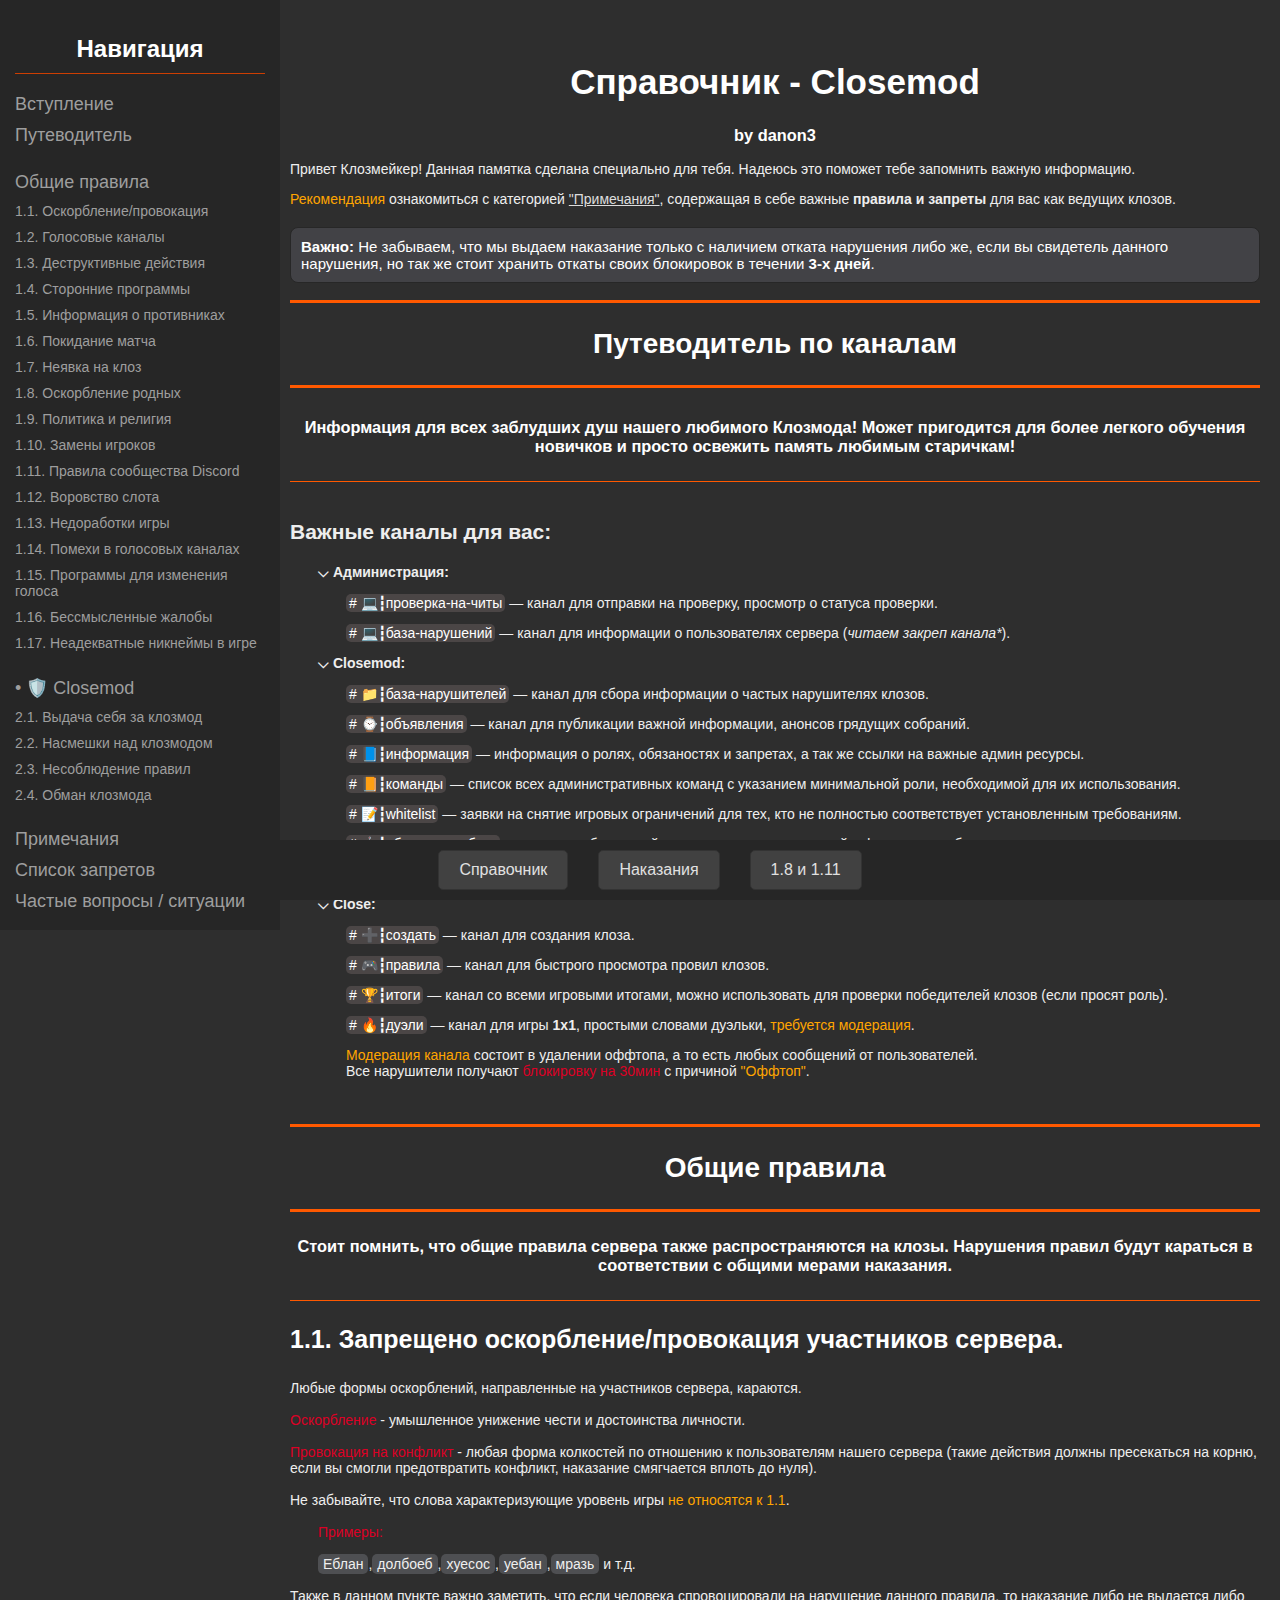
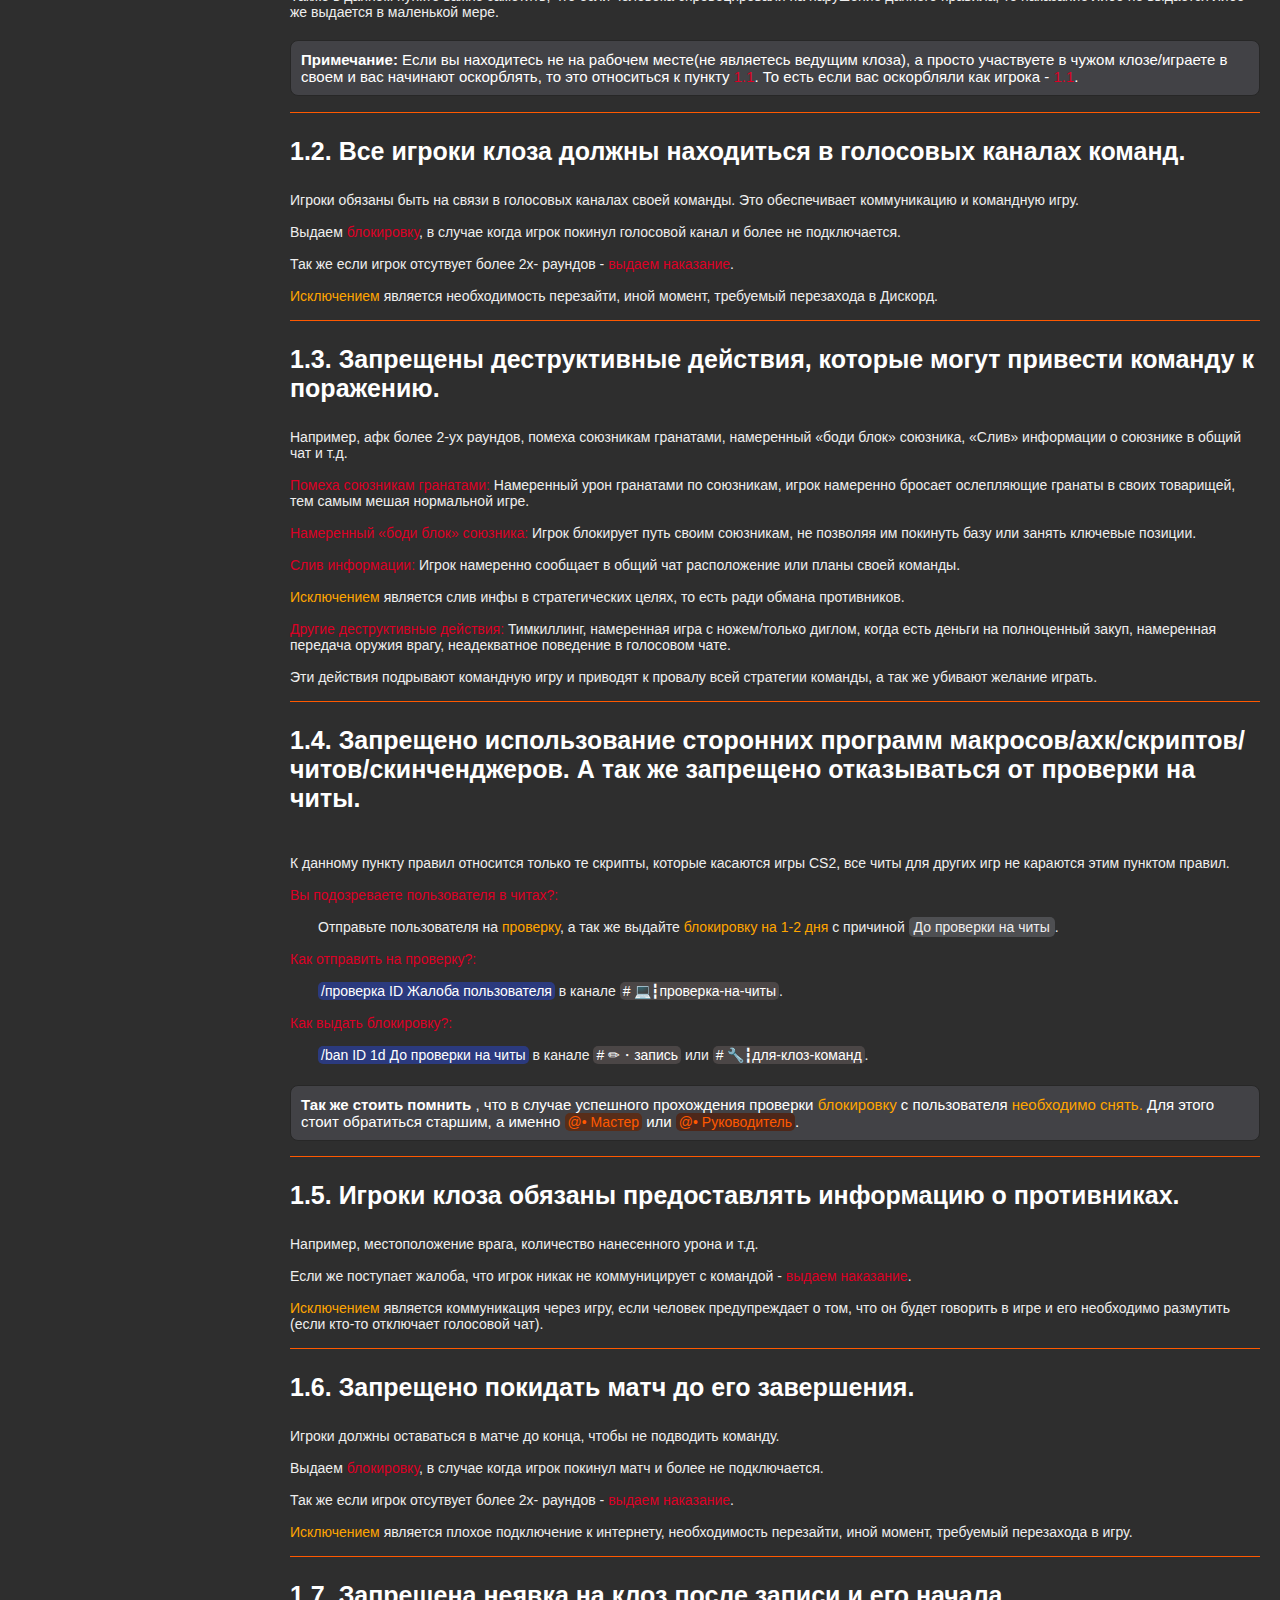
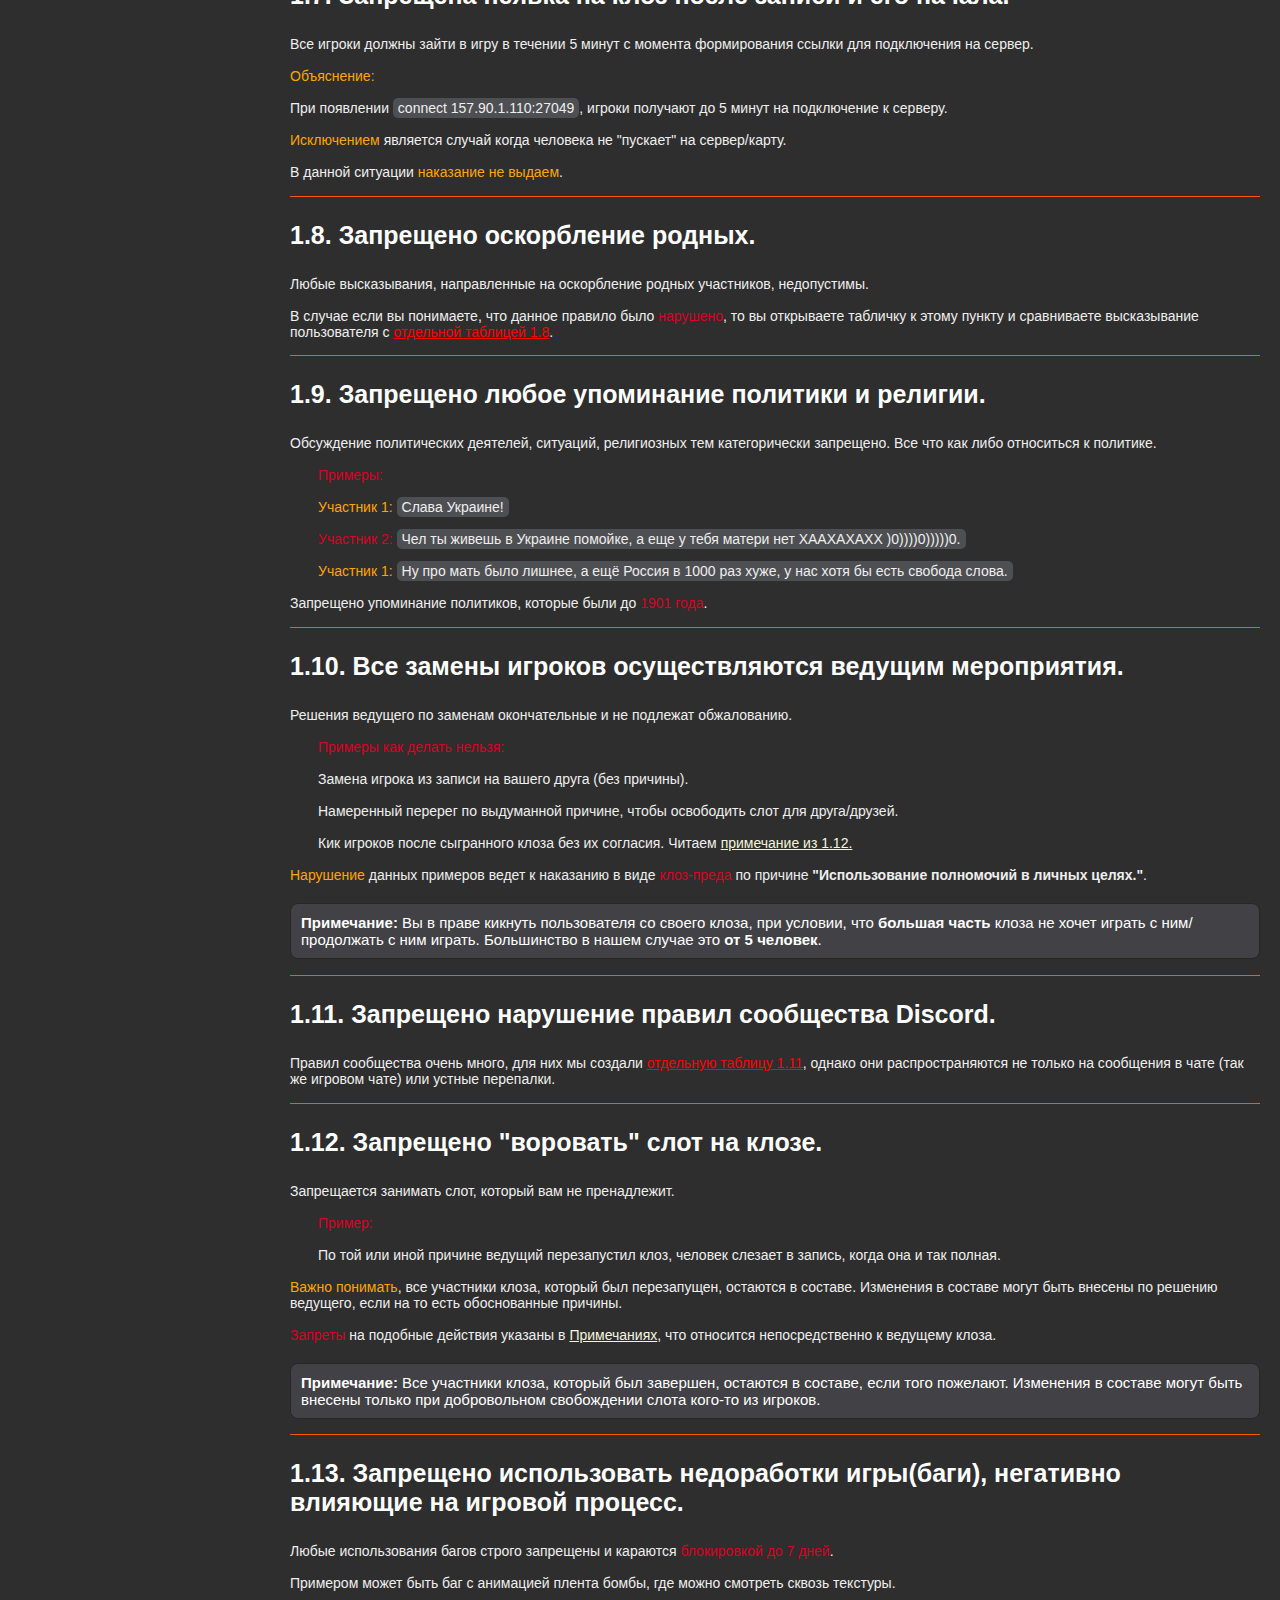
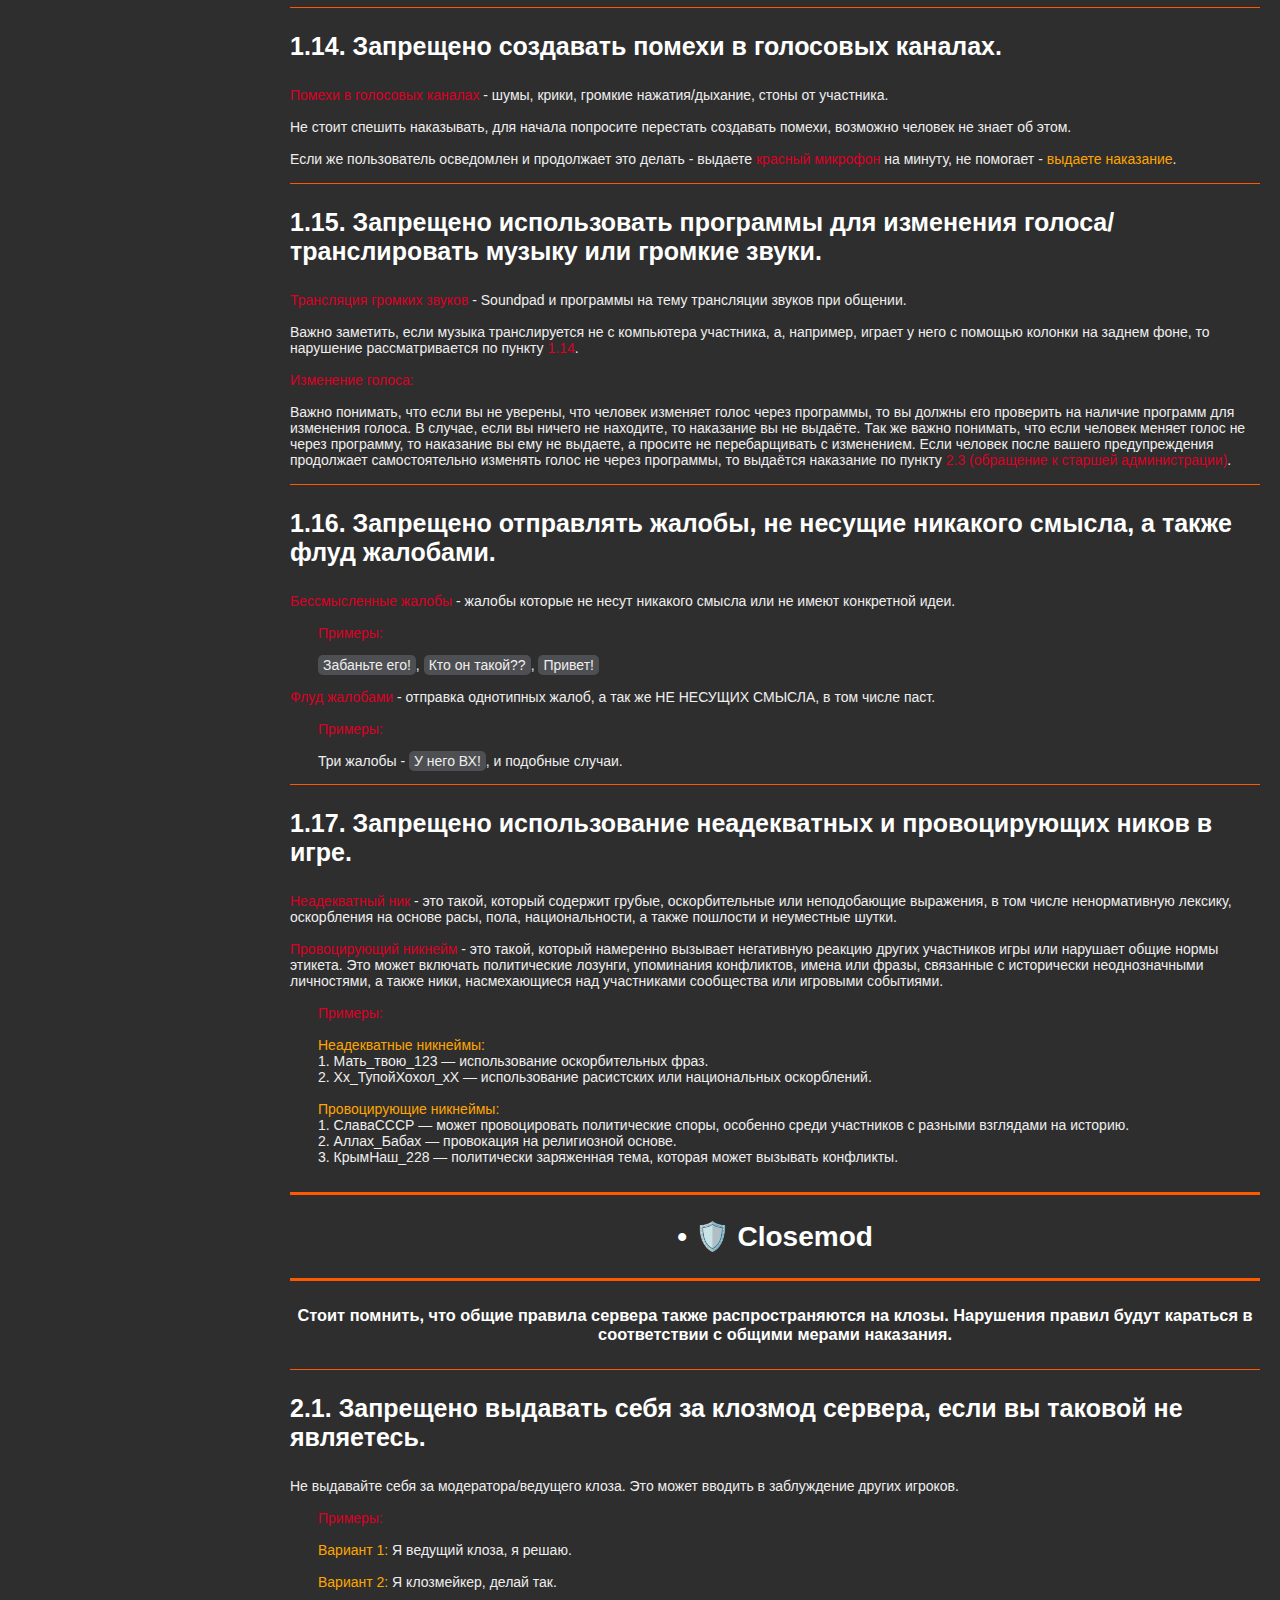
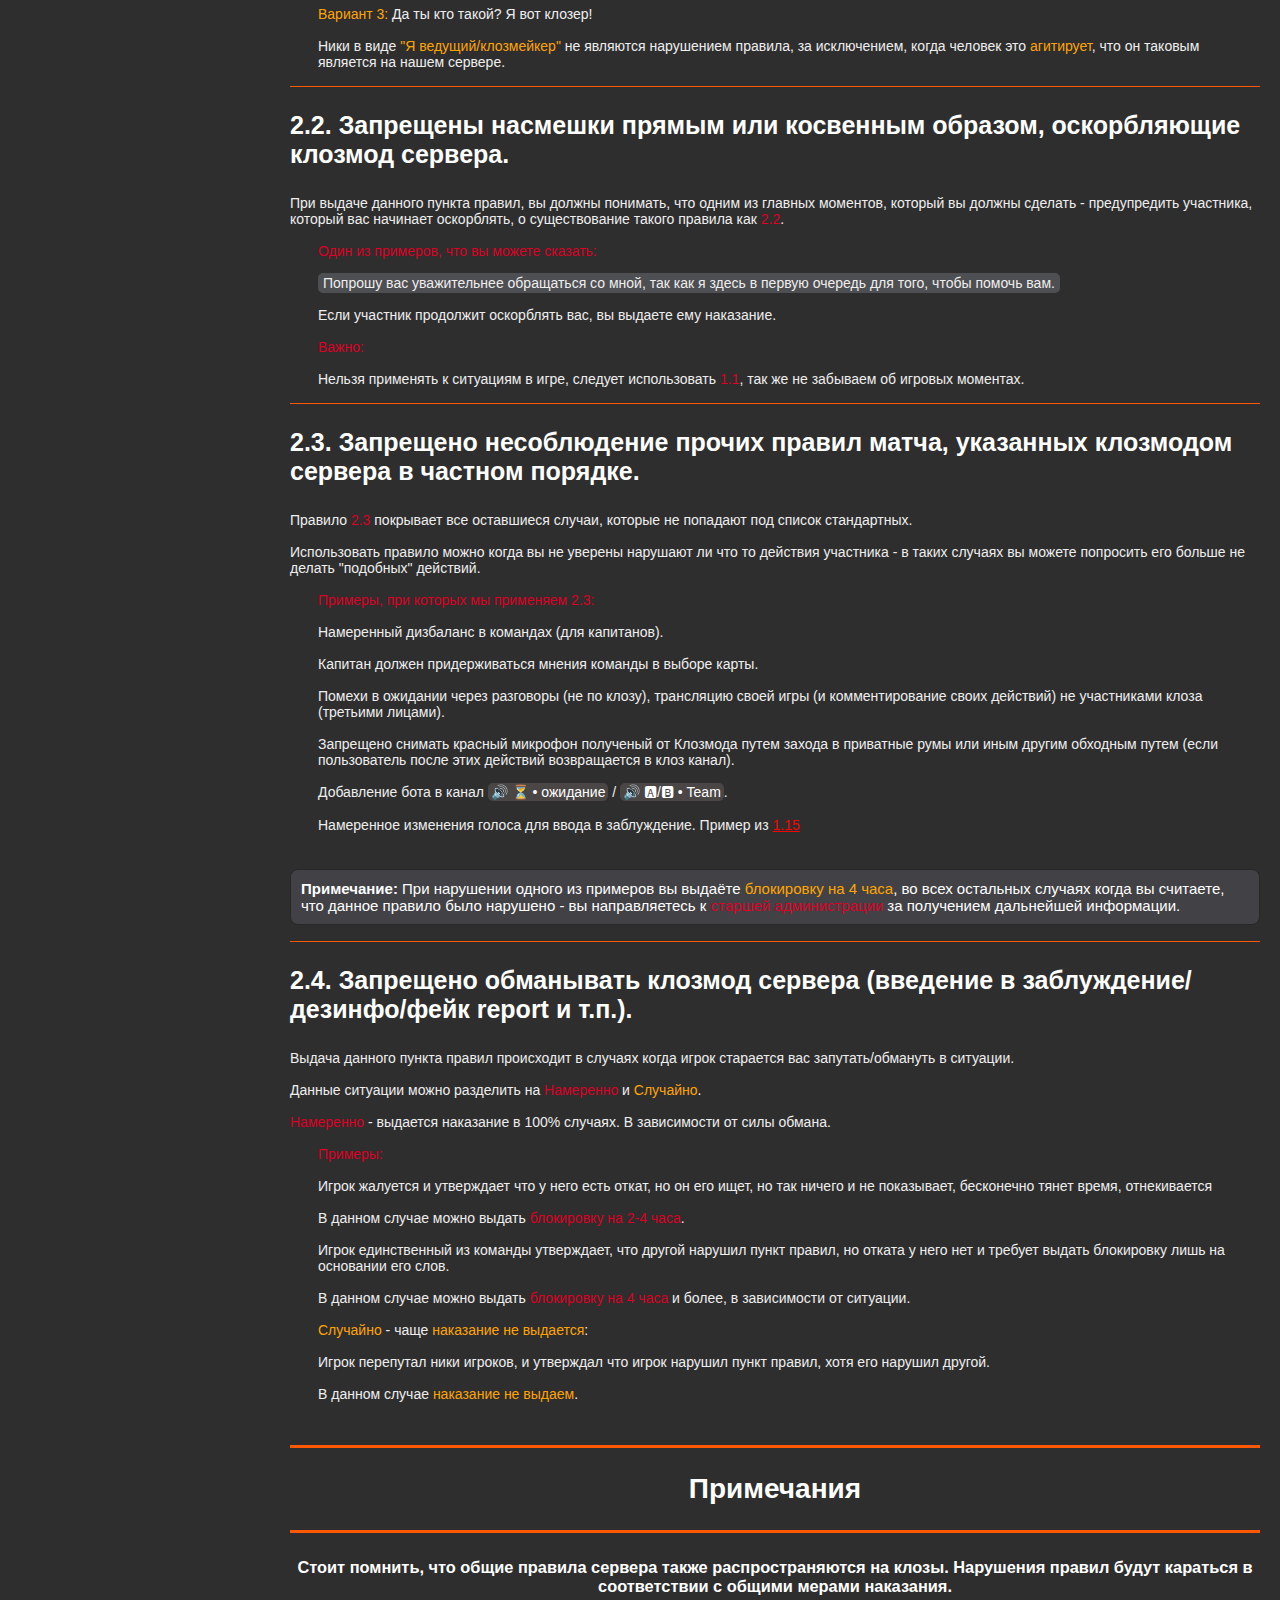
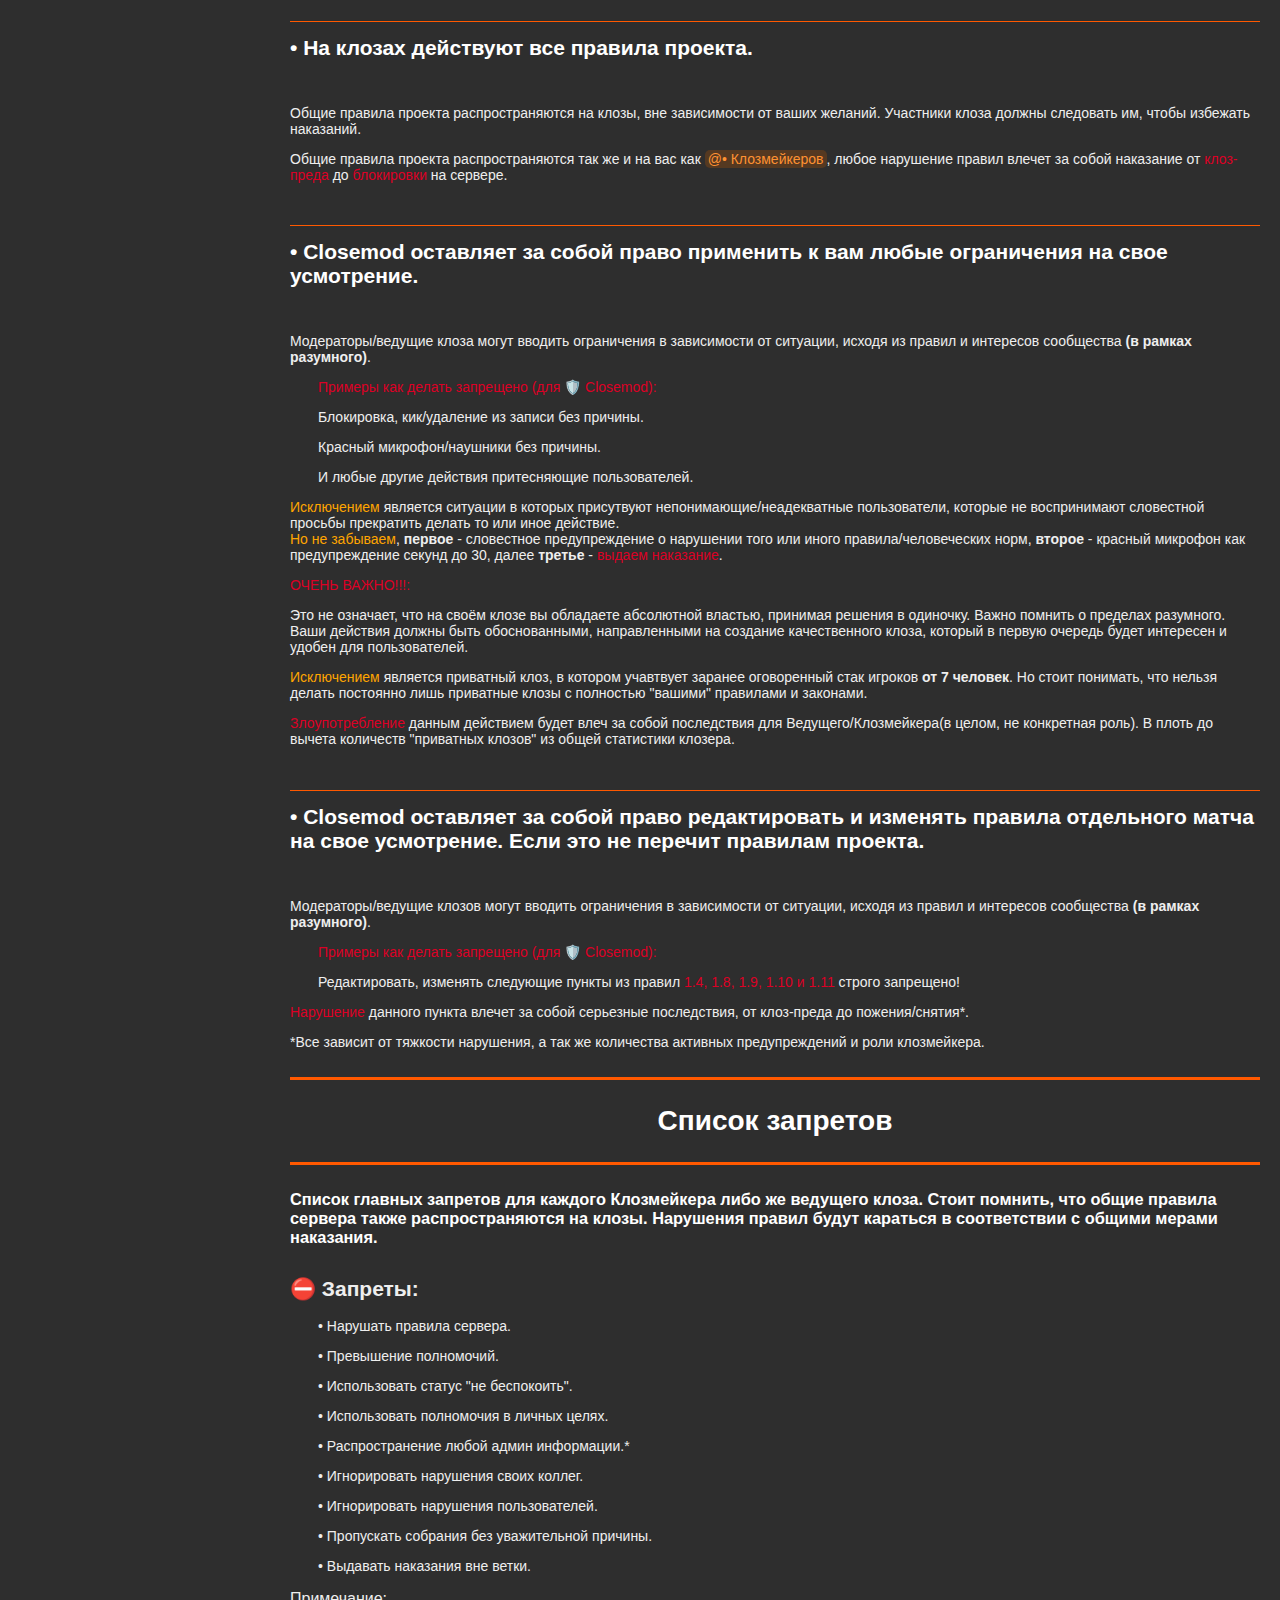
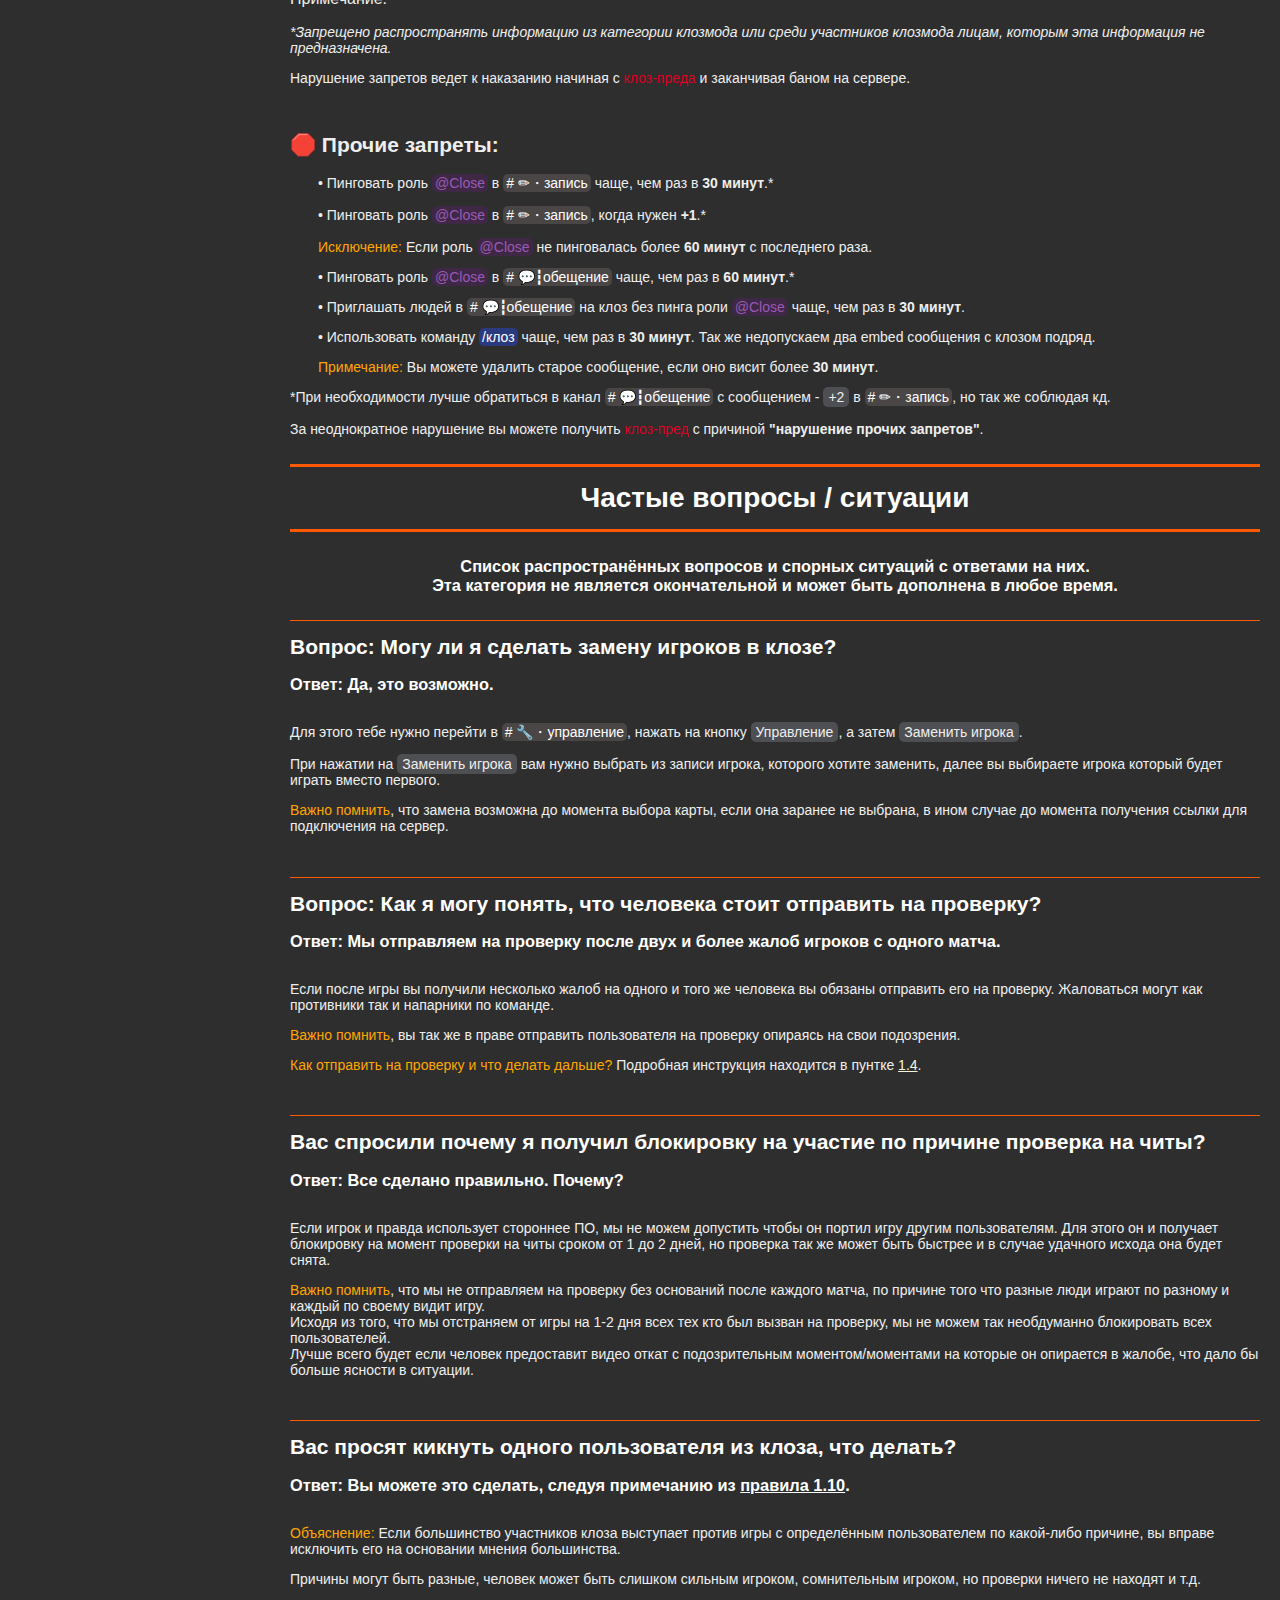
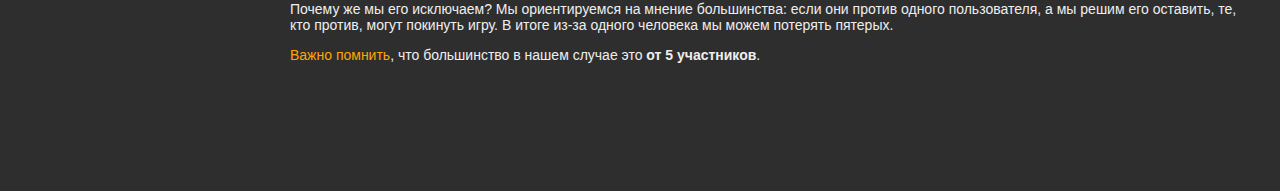
==== commit 2281be12: "Update index.html" ====
--- a/index.html
+++ b/index.html
@@ -45,6 +45,7 @@
                     <li><a href="#rule1-14">1.14. Помехи в голосовых каналах</a></li>
                     <li><a href="#rule1-15">1.15. Программы для изменения голоса</a></li>
                     <li><a href="#rule1-16">1.16. Бессмысленные жалобы</a></li>
+                    <li><a href="#rule1-17">1.17. Неадекватные никнеймы в игре</a></li>
                 </br>
                 </ul>
             </li>
@@ -275,7 +276,7 @@
                 <p>Запрещается занимать слот, который вам не пренадлежит.</p>
                 </br>
                 <p class="tab-indent"><span class="c-red">Пример:</span></p></br>
-                <p class="tab-indent">По той или иной причине ведущий перезапустил клоз, человек влезает в запись, когда она и так полная.</p></br>
+                <p class="tab-indent">По той или иной причине ведущий перезапустил клоз, человек слезает в запись, когда она и так полная.</p></br>
                 <p><span class="c-orange">Важно понимать</span>, все участники клоза, который был перезапущен, остаются в составе. Изменения в составе могут быть внесены по решению ведущего, если на то есть обоснованные причины.</p></br>
                 <p><span class="c-red">Запреты</span> на подобные действия указаны в <a style="color: beige;" href="#notes" id="nav-notes">Примечаниях</a>, что относится непосредственно к ведущему клоза.</p>
                  
@@ -325,6 +326,23 @@
                 </br>
                 <p class="tab-indent"><span class="c-red">Примеры:</span></p></br>
                 <p class="tab-indent">Три  жалобы - <span class="grey-bg">У него ВХ!</span>, и подобные случаи.</p>
+                 
+            </div>
+
+            <div class="rule" id="rule1-17">
+                <h2>1.17. Запрещено использование неадекватных и провоцирующих ников в игре.</h2></br>
+                <p><span class="c-red">Неадекватный ник</span> - это такой, который содержит грубые, оскорбительные или неподобающие выражения, в том числе ненормативную лексику, оскорбления на основе расы, пола, национальности, а также пошлости и неуместные шутки.</p>
+                </br>
+                <p><span class="c-red">Провоцирующий никнейм</span> - это такой, который намеренно вызывает негативную реакцию других участников игры или нарушает общие нормы этикета. Это может включать политические лозунги, упоминания конфликтов, имена или фразы, связанные с исторически неоднозначными личностями, а также ники, насмехающиеся над участниками сообщества или игровыми событиями.</p>
+                </br>
+                <p class="tab-indent"><span class="c-red">Примеры:</span></p></br>
+                <p class="tab-indent"><span class="c-orange">Неадекватные никнеймы:</span> </p>
+                <p class="tab-indent">1. Мать_твою_123 — использование оскорбительных фраз.</p>
+                <p class="tab-indent">2. Xx_ТупойХохол_xX — использование расистских или национальных оскорблений.</p></br>
+                <p class="tab-indent"><span class="c-orange">Провоцирующие никнеймы:</span> </p>
+                <p class="tab-indent">1. СлаваСССР — может провоцировать политические споры, особенно среди участников с разными взглядами на историю.</p>
+                <p class="tab-indent">2. Аллах_Бабах — провокация на религиозной основе.</p>
+                <p class="tab-indent">3. КрымНаш_228 — политически заряженная тема, которая может вызывать конфликты.</p>
                  
             </div>
     </div>
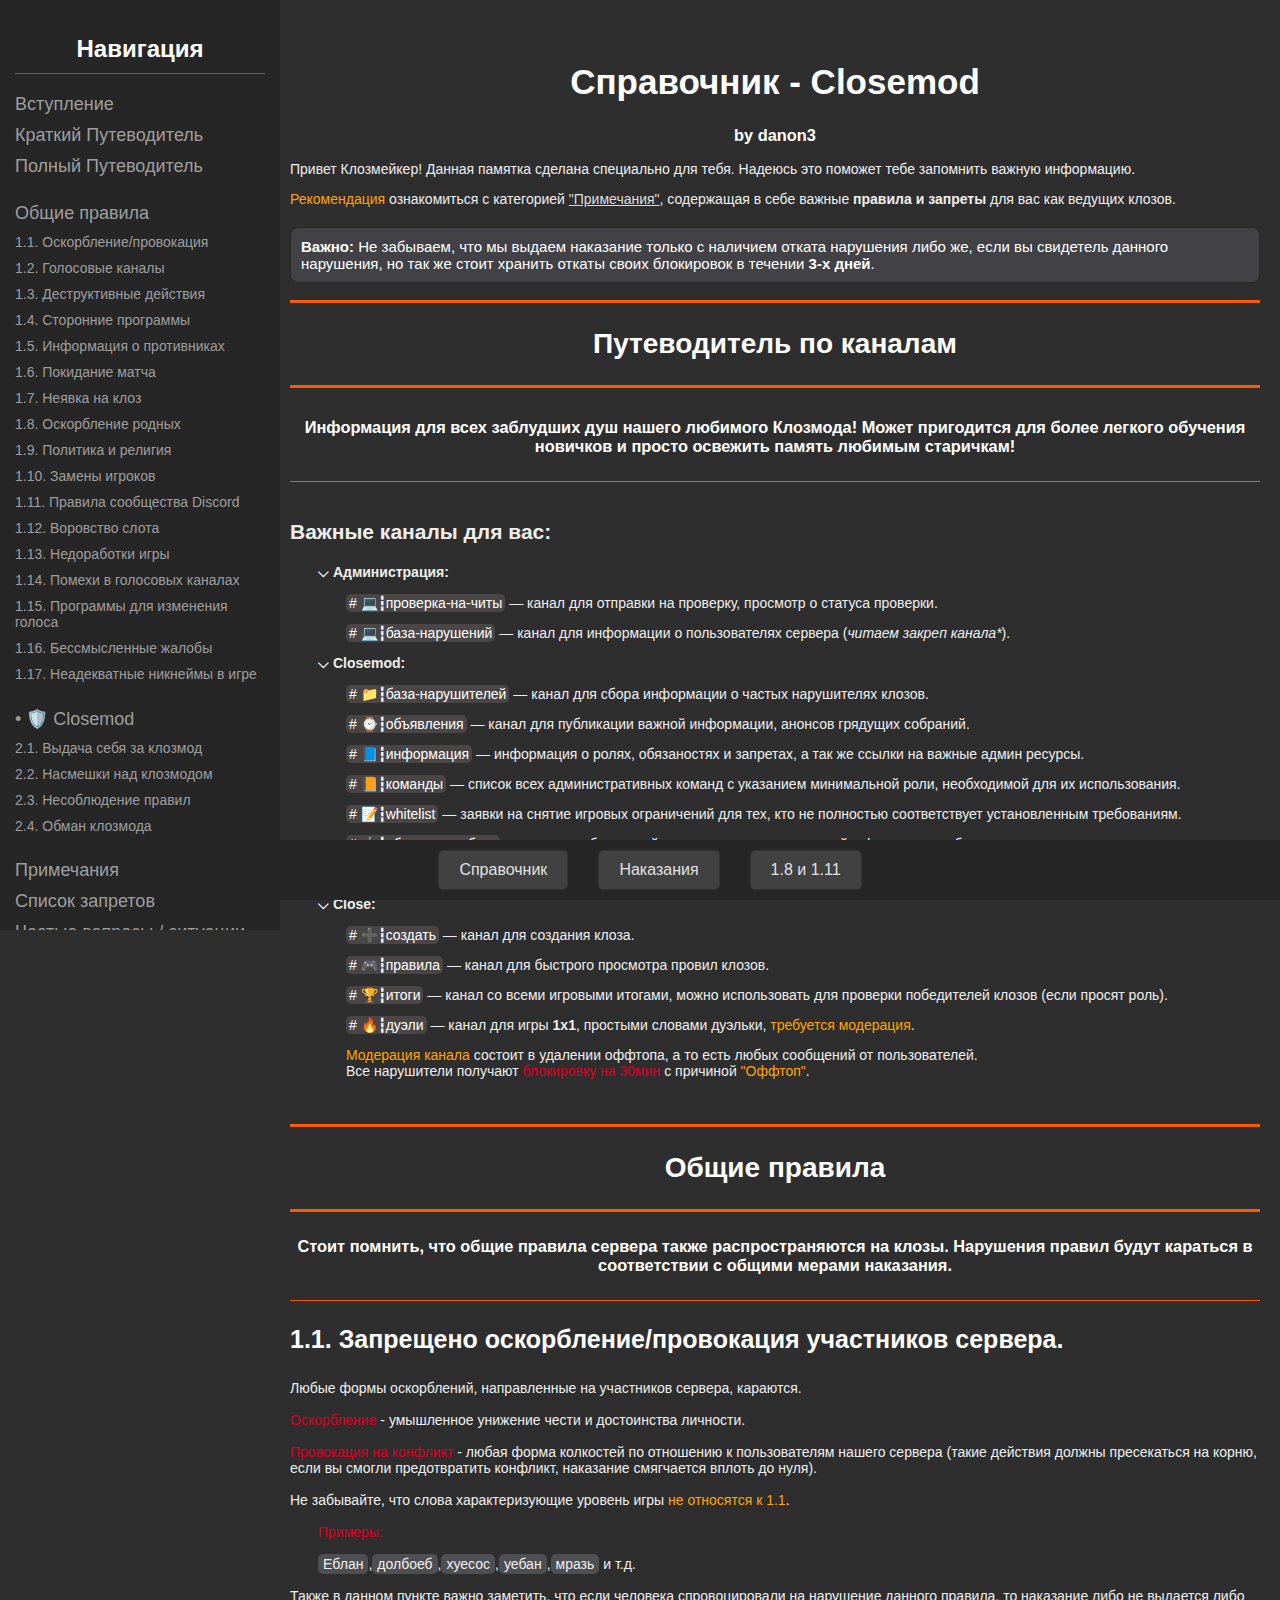
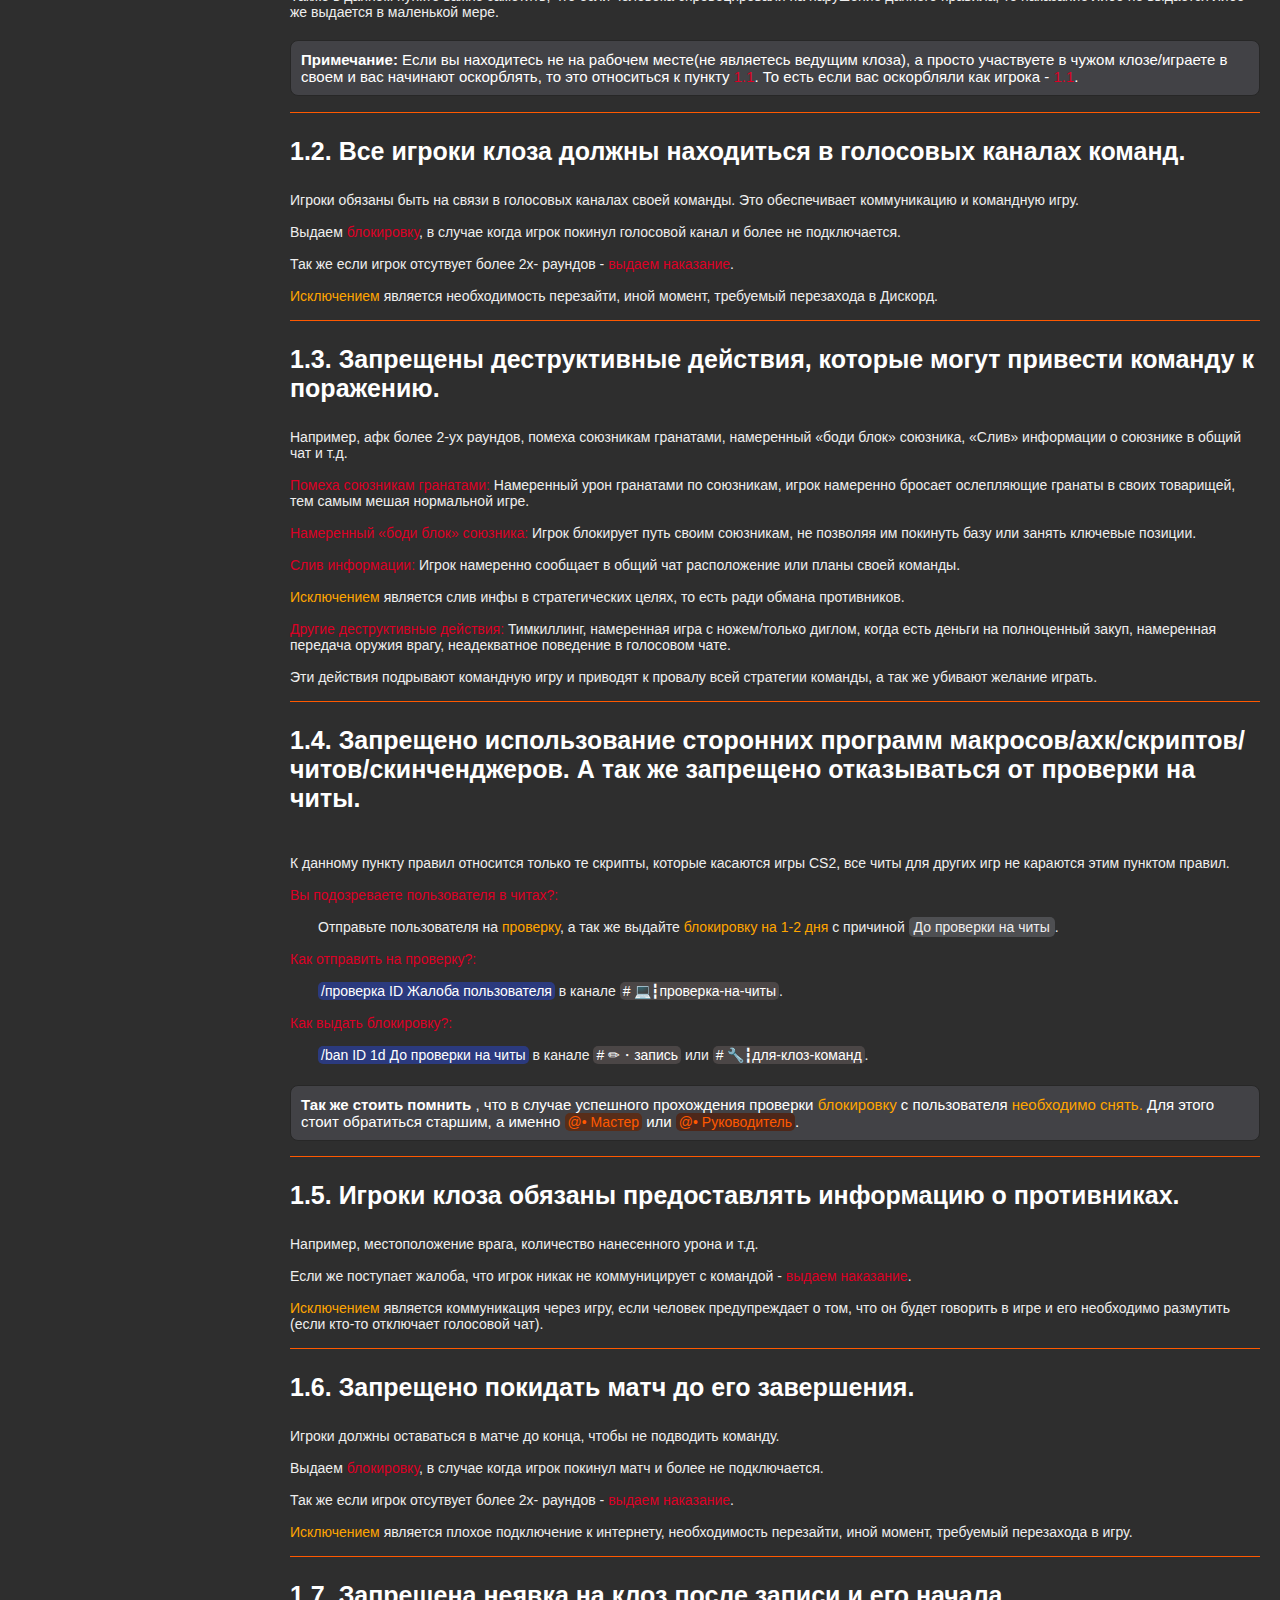
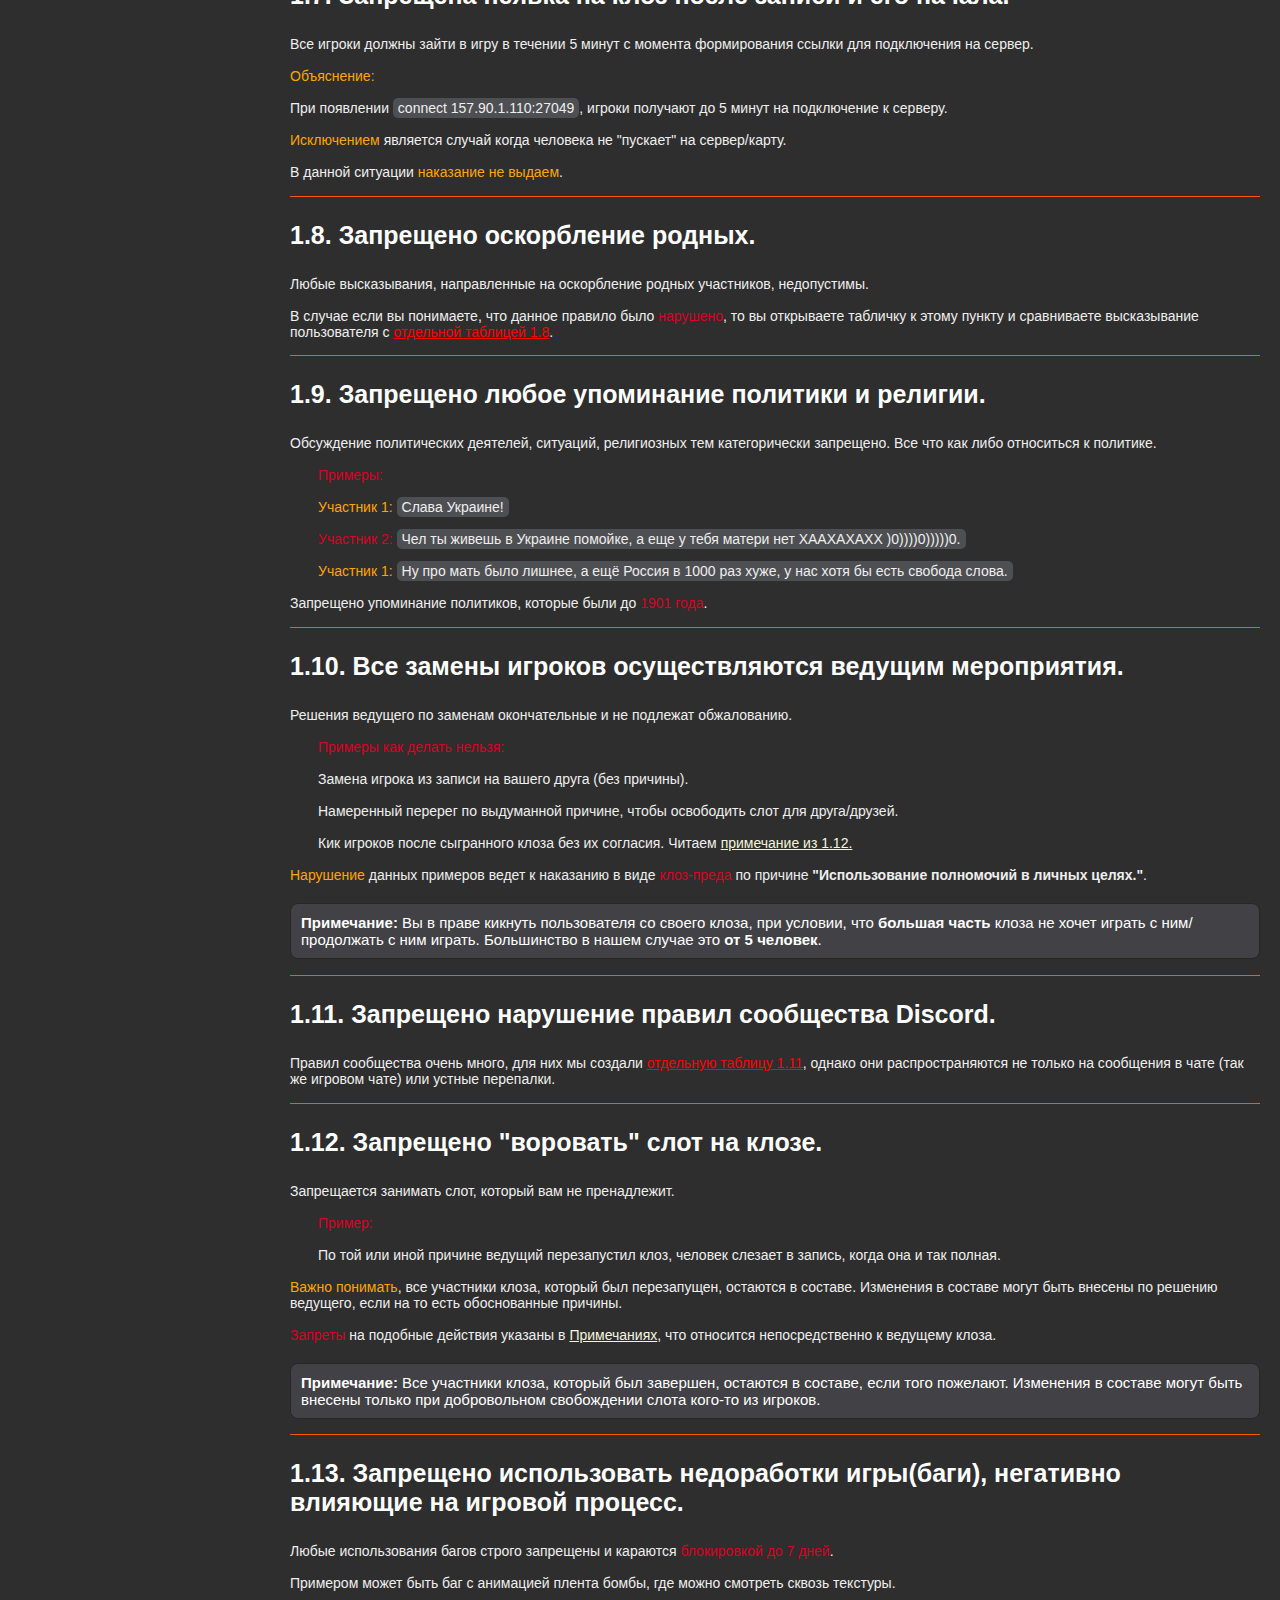
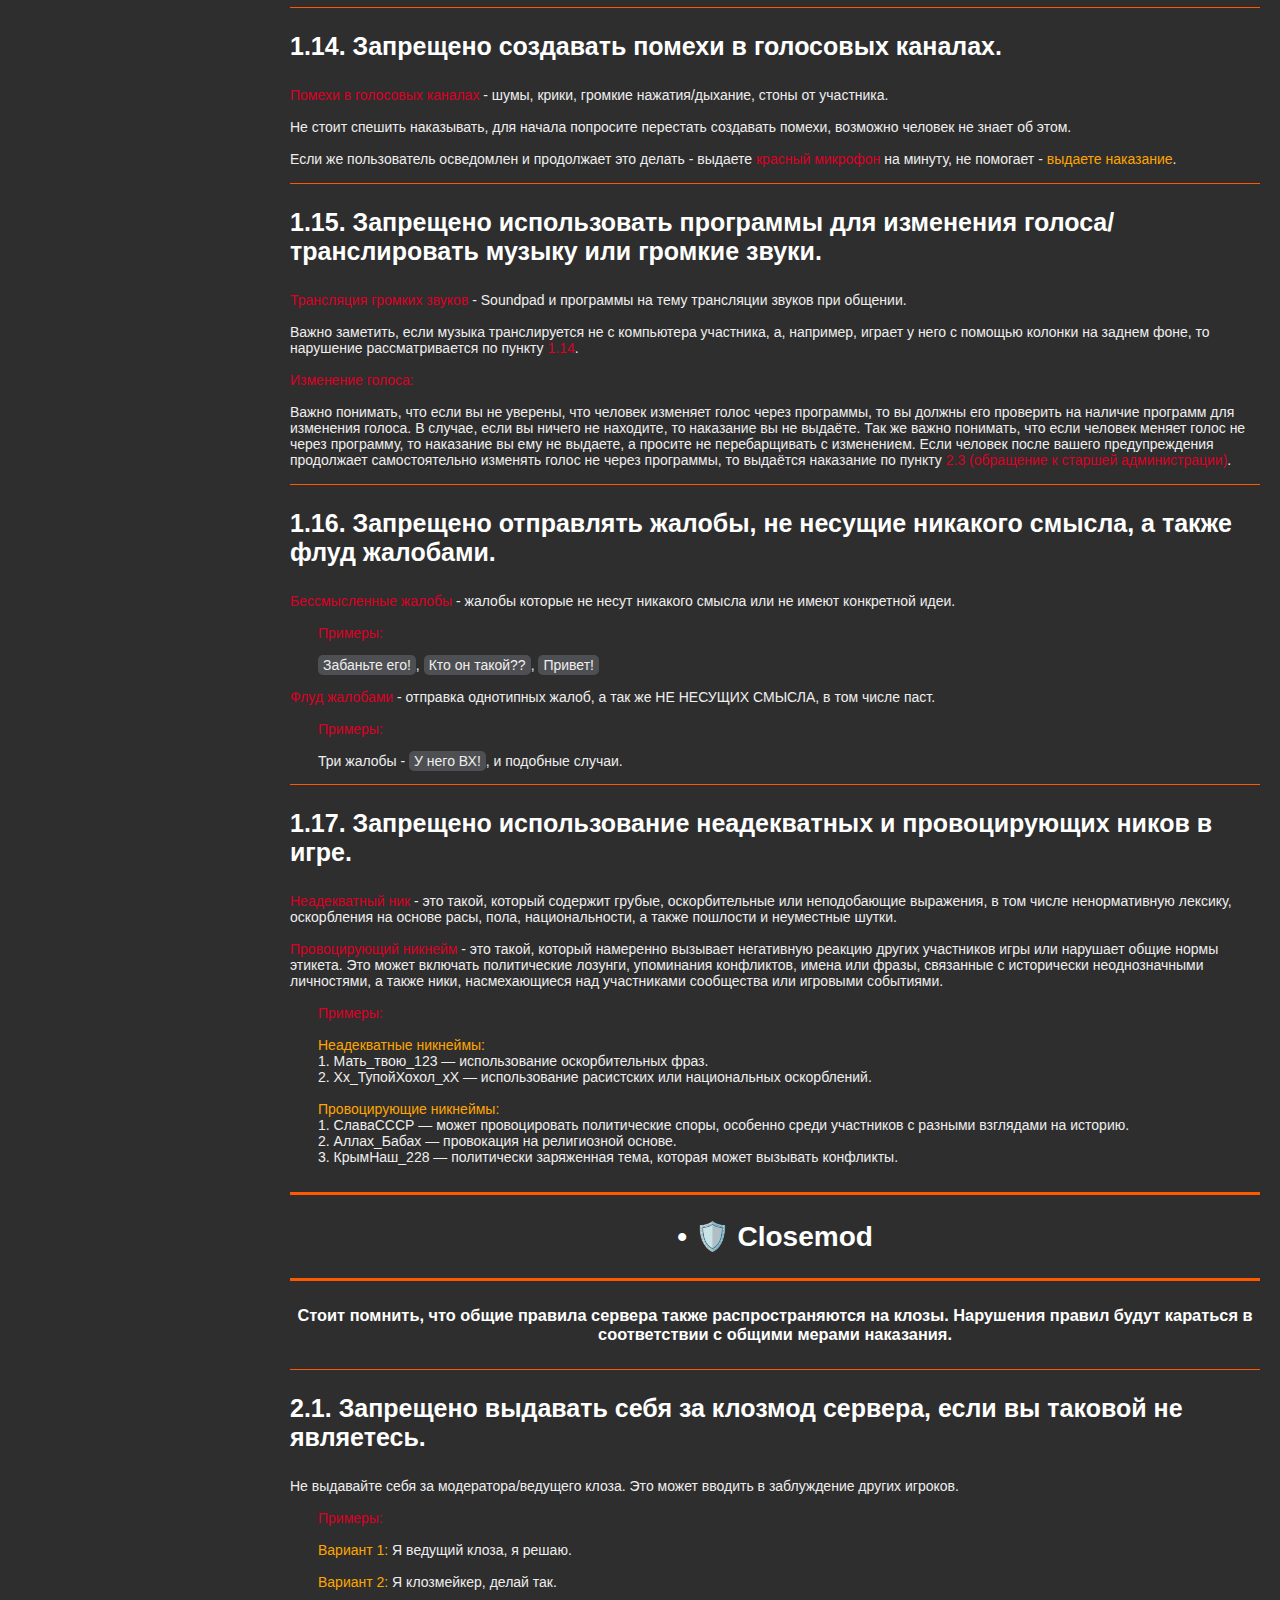
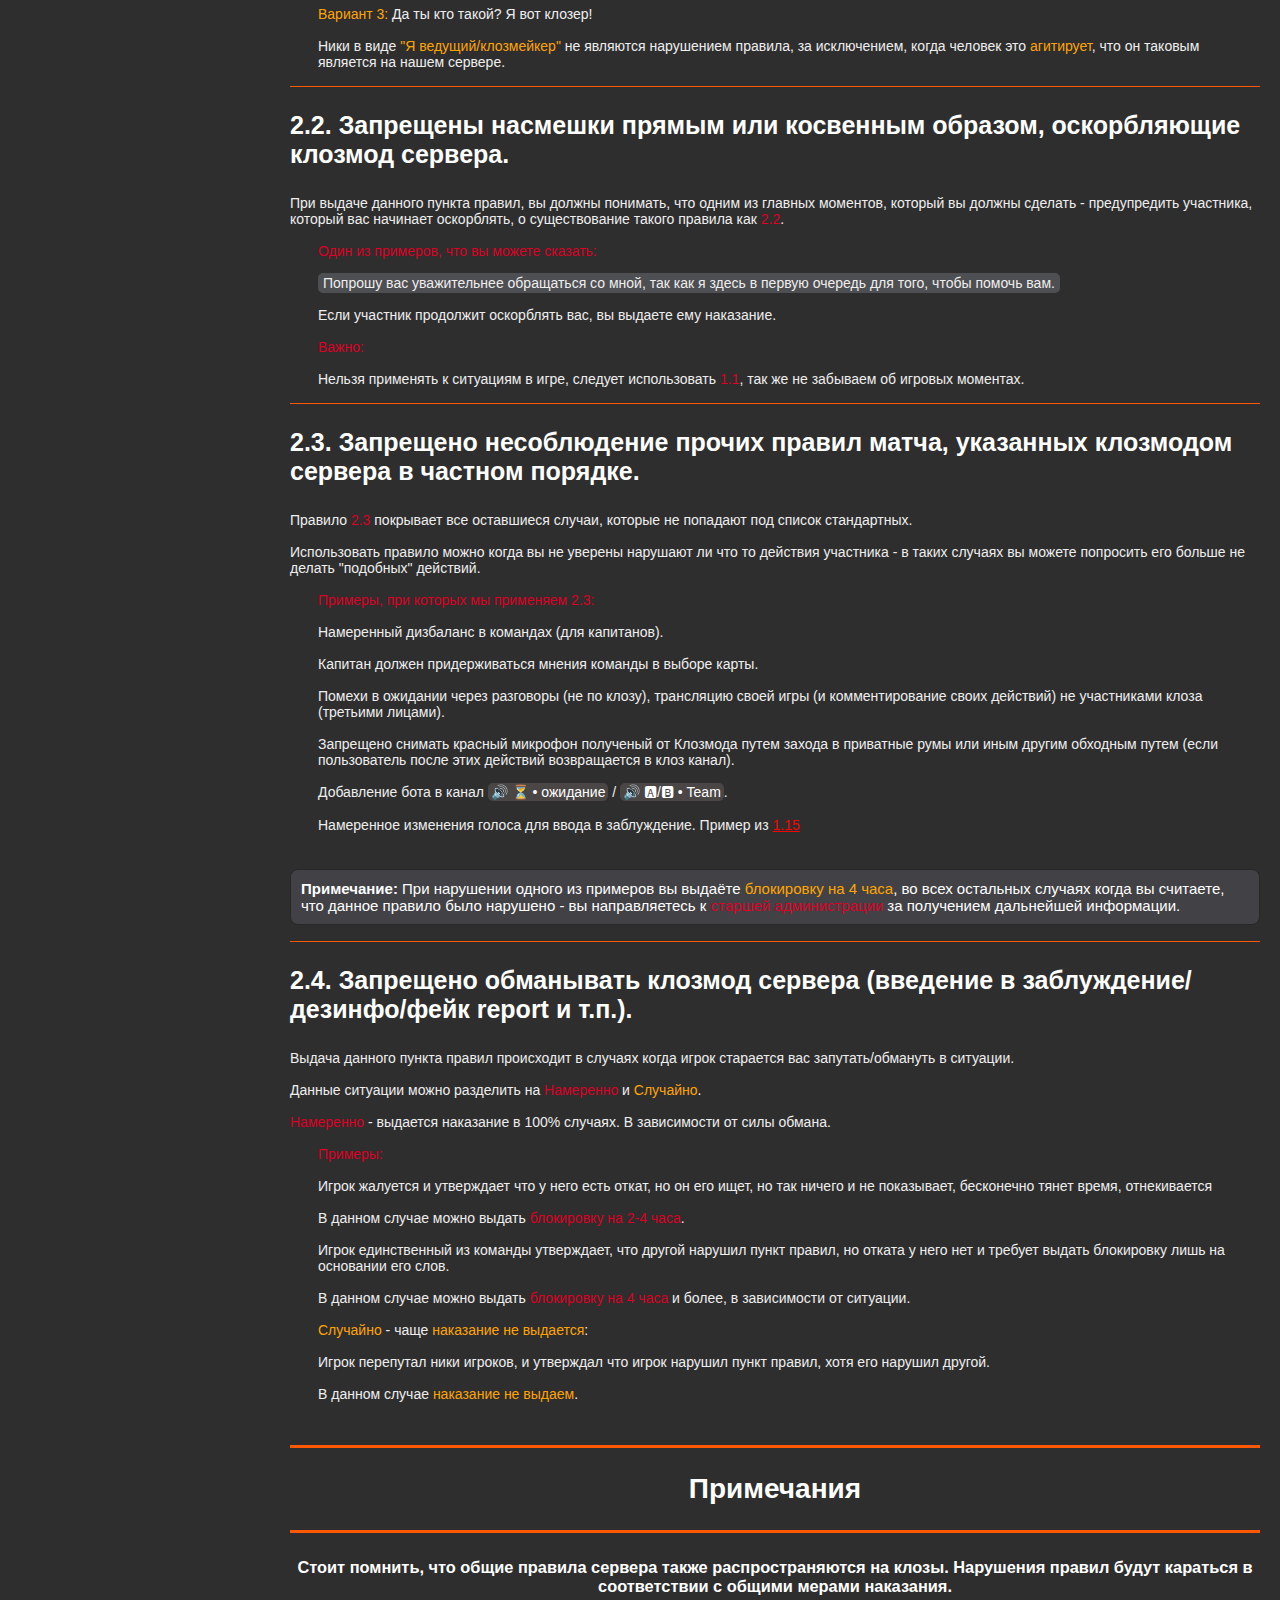
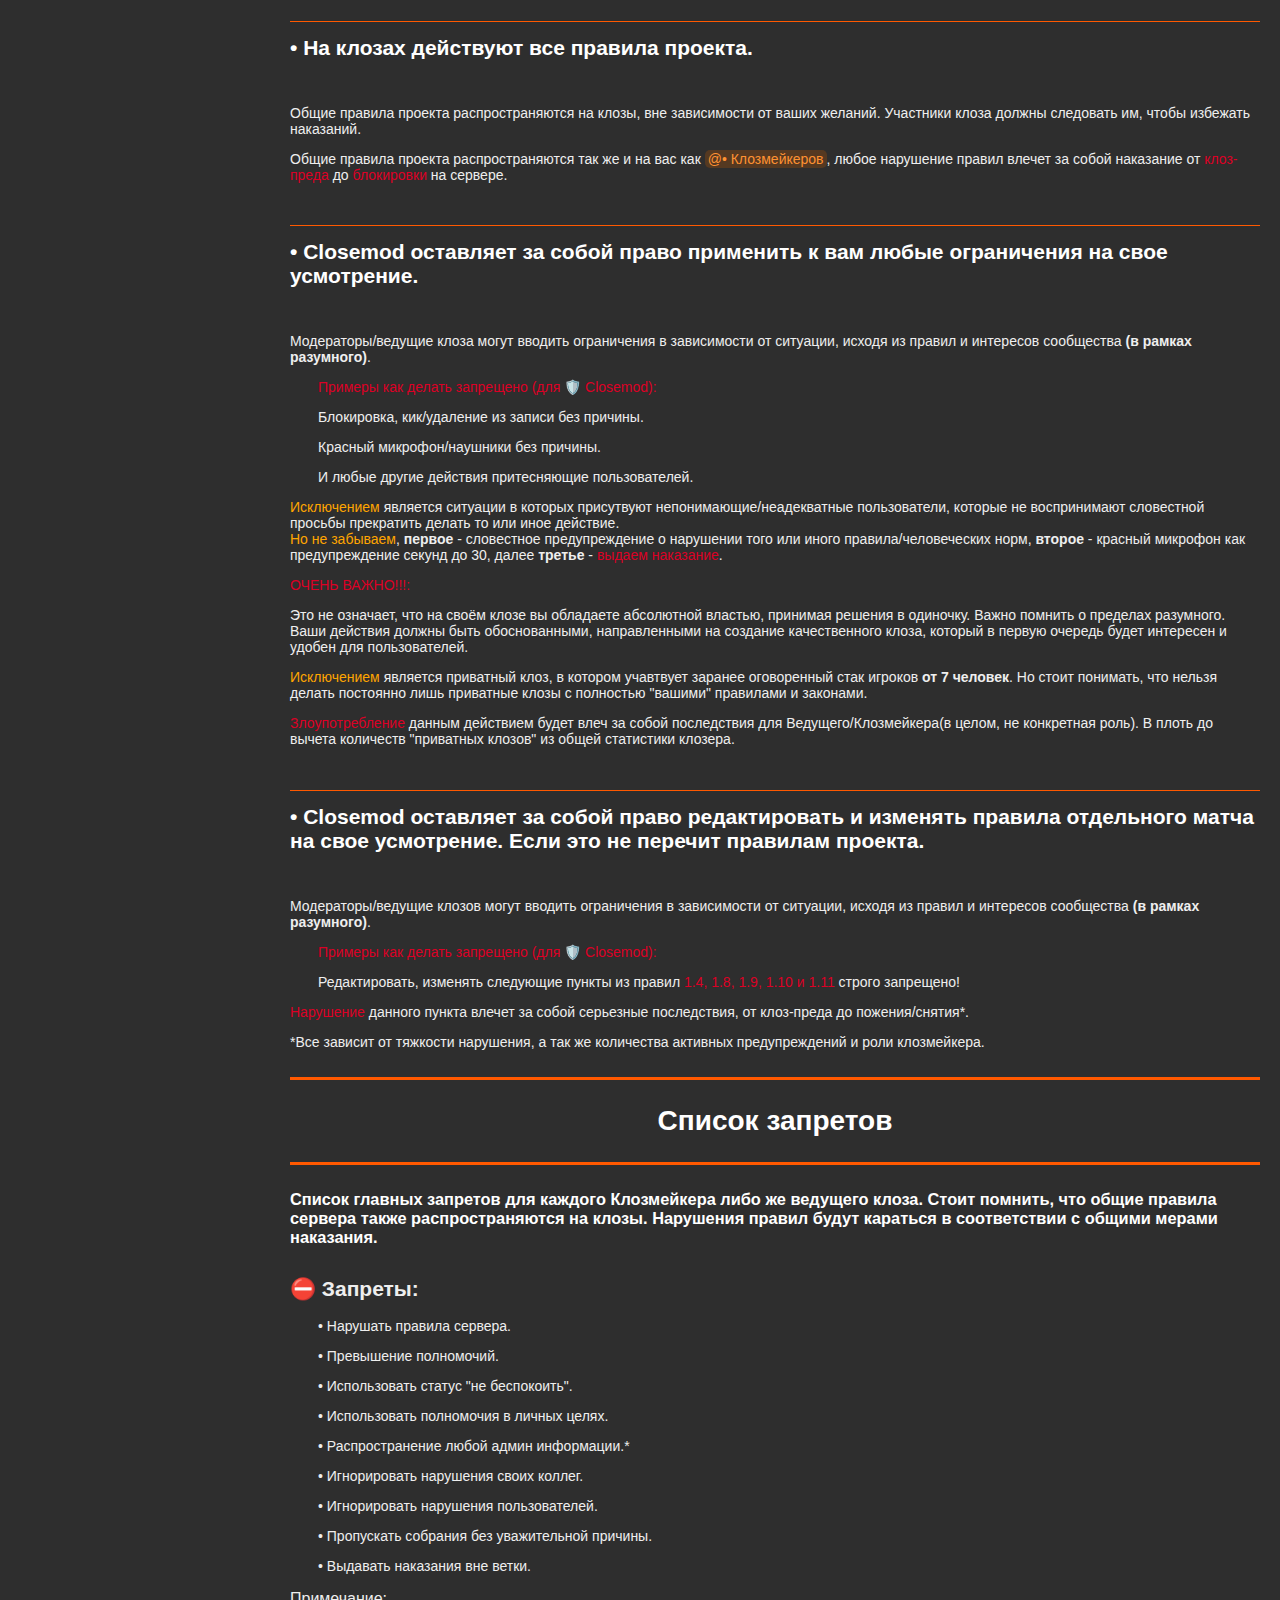
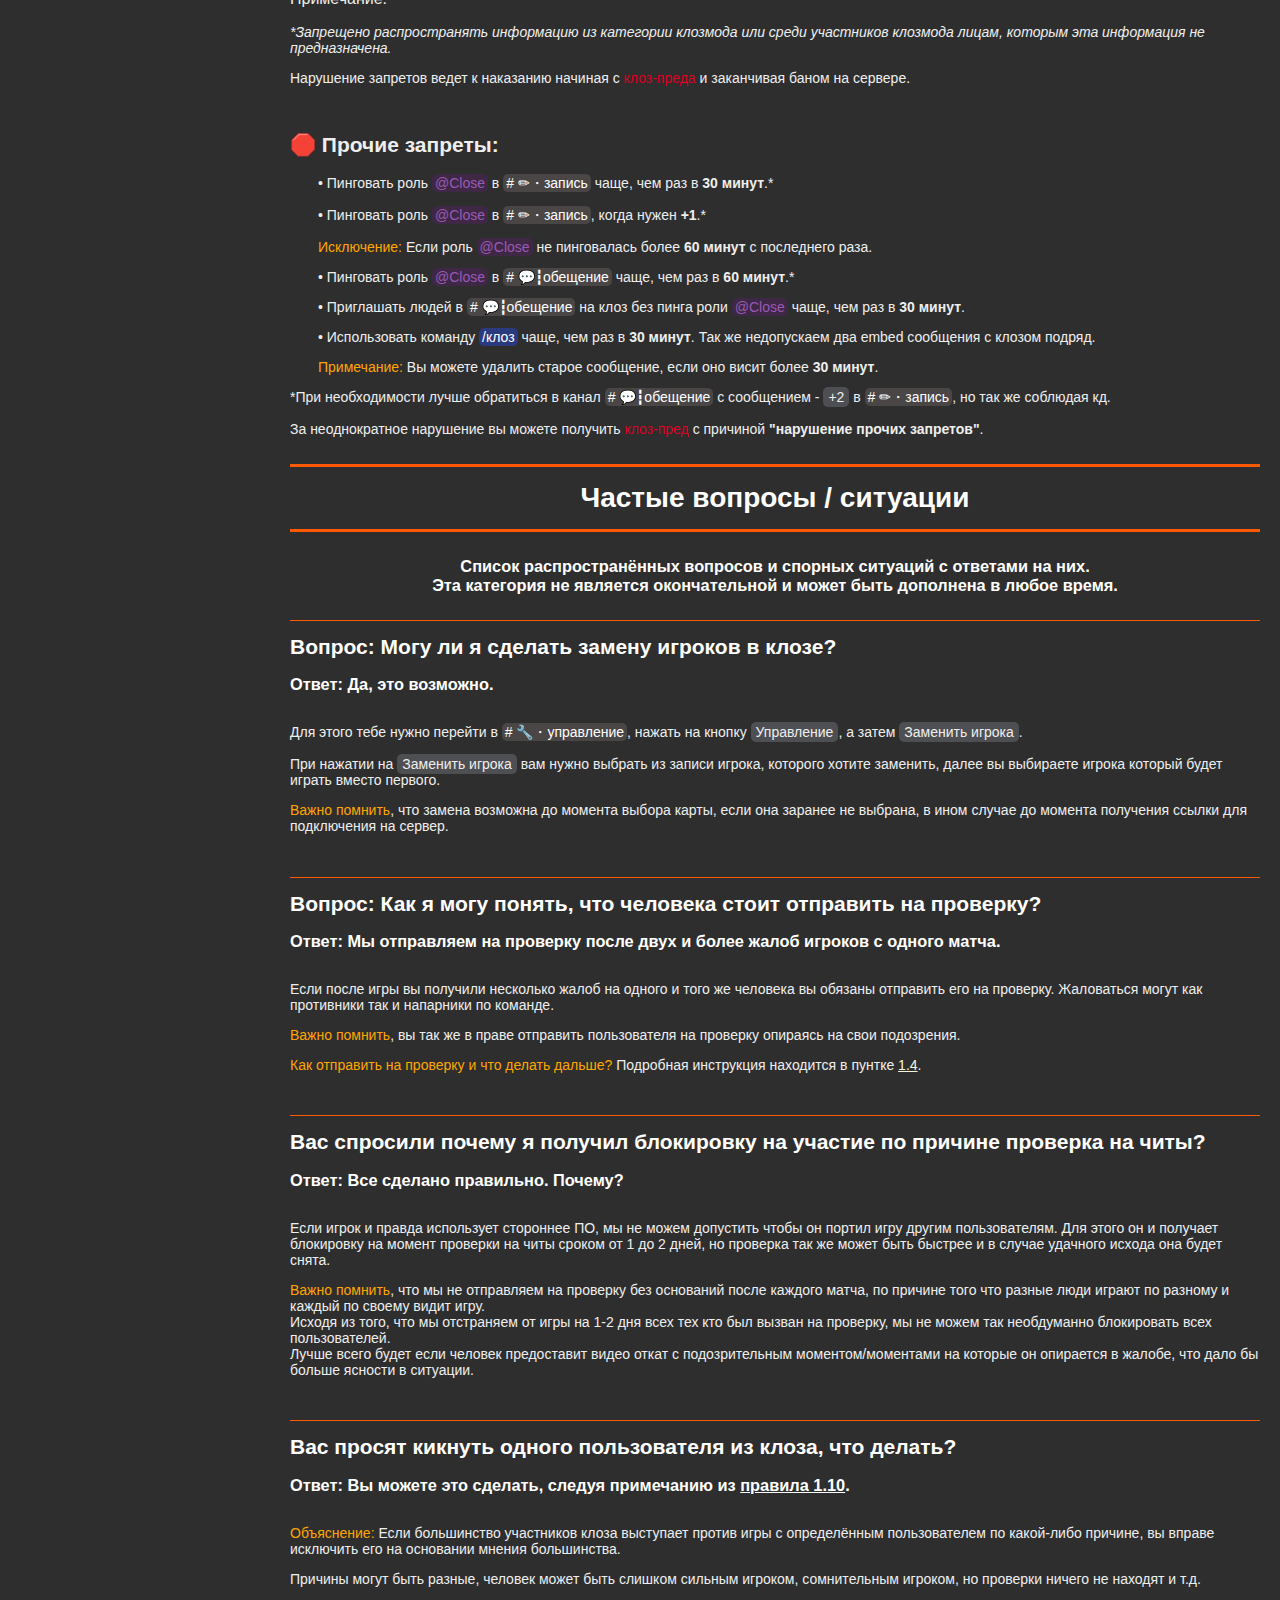
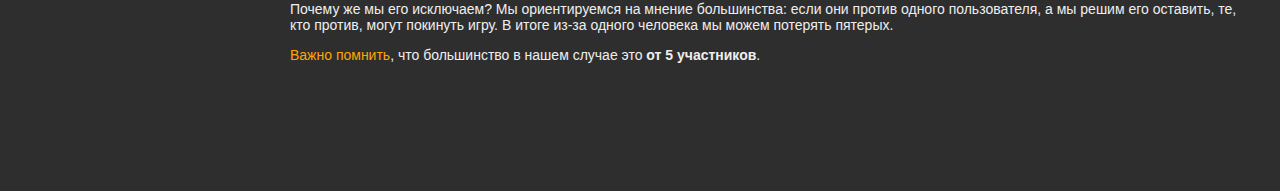
==== commit c6c1426c: "Update index.html" ====
--- a/index.html
+++ b/index.html
@@ -26,7 +26,8 @@
         <h2>Навигация</h2>
         <ul>
             <li><a href="">Вступление</a></li>
-            <li><a href="#guide">Путеводитель</a></li></br>
+            <li><a href="#guide">Краткий Путеводитель</a></li>
+            <li><a href="guides.html">Полный Путеводитель</a></li></br>
             <li><a href="#general">Общие правила</a>
                 <ul>
                     <li><a href="#rule1-1">1.1. Оскорбление/провокация</a></li>
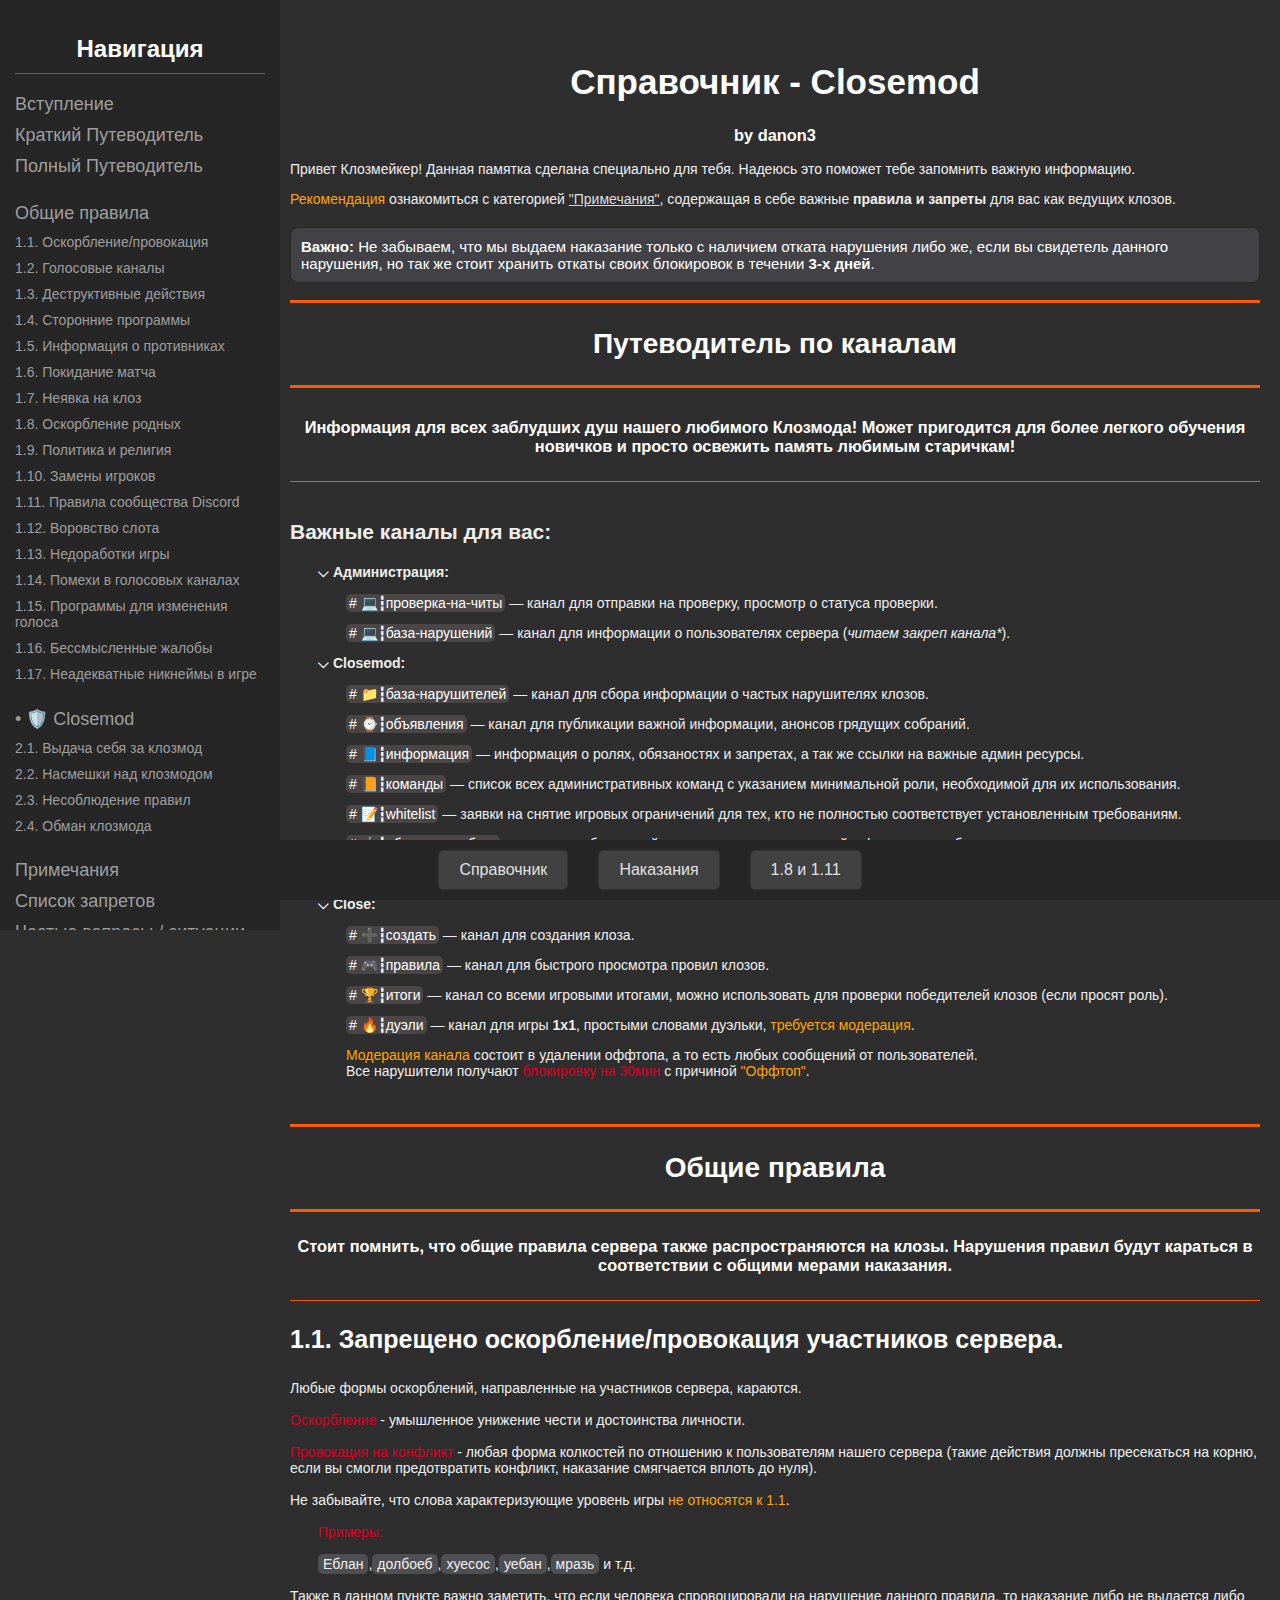
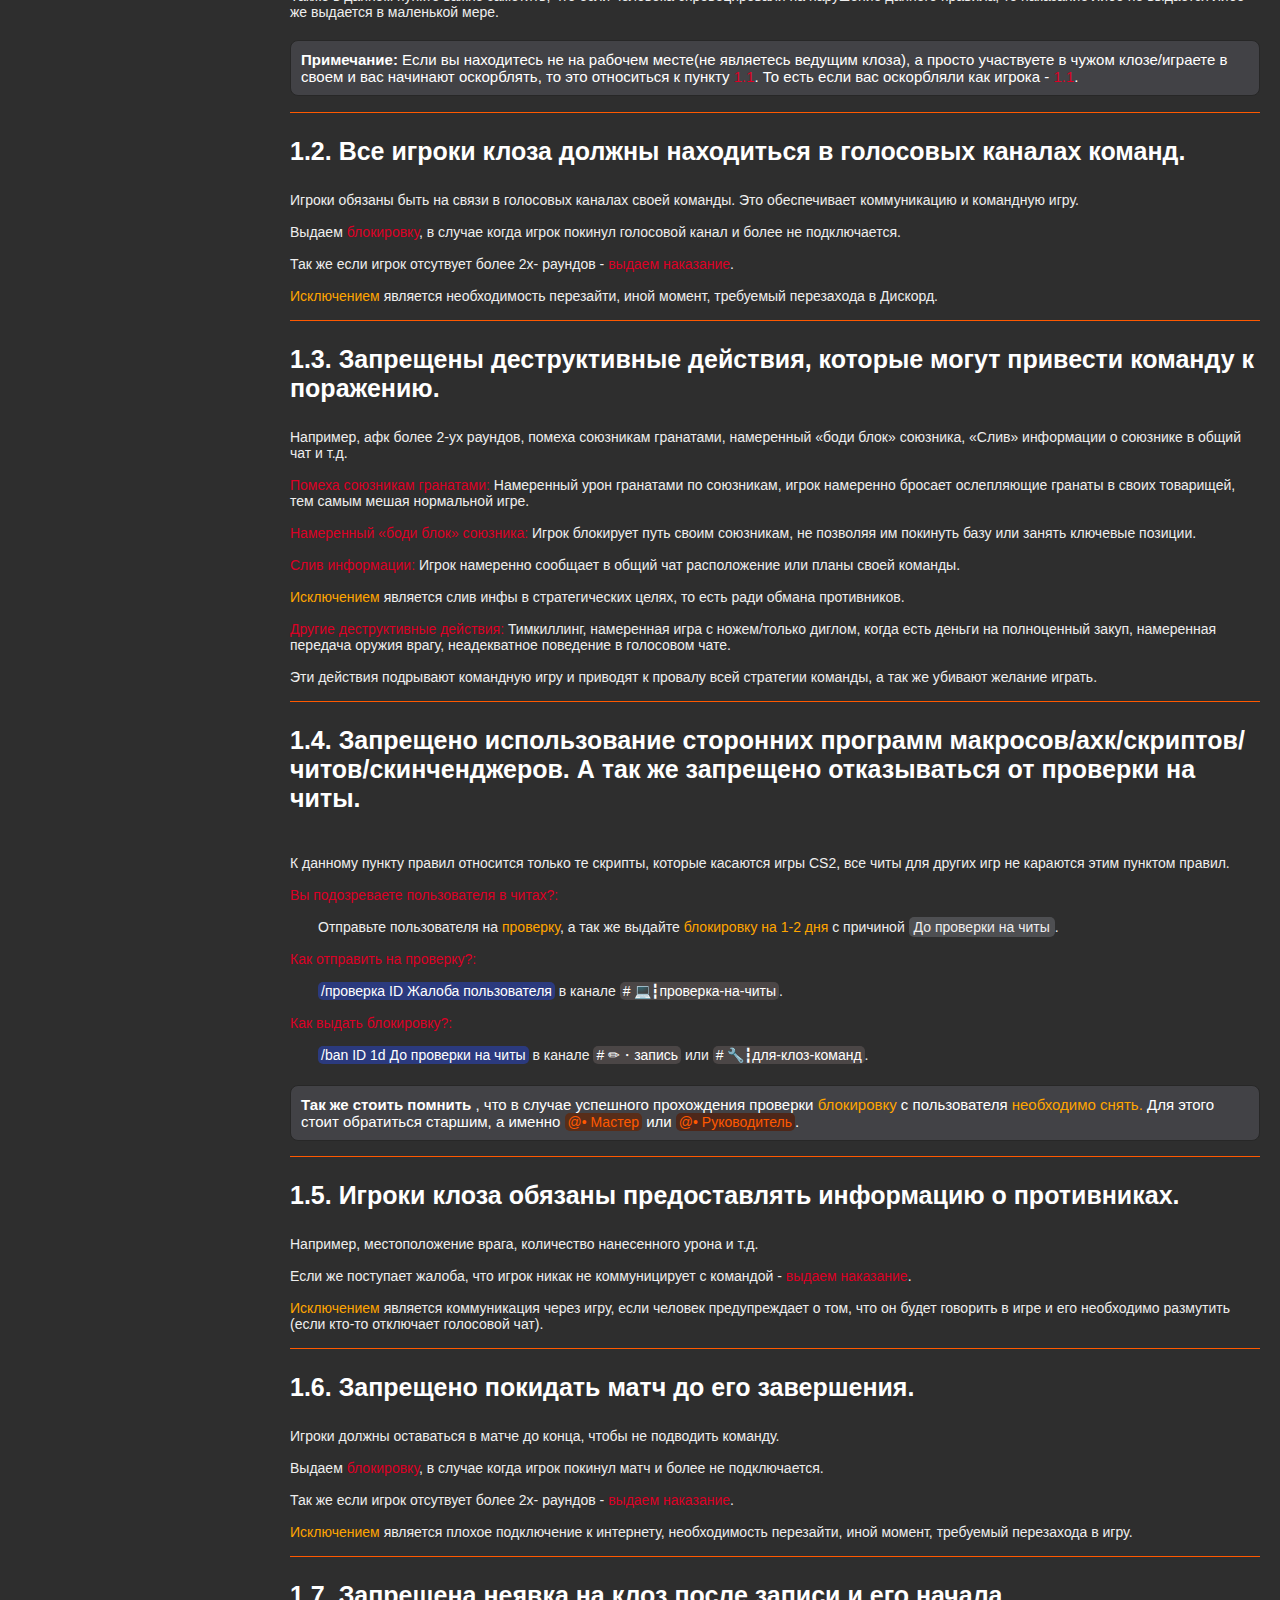
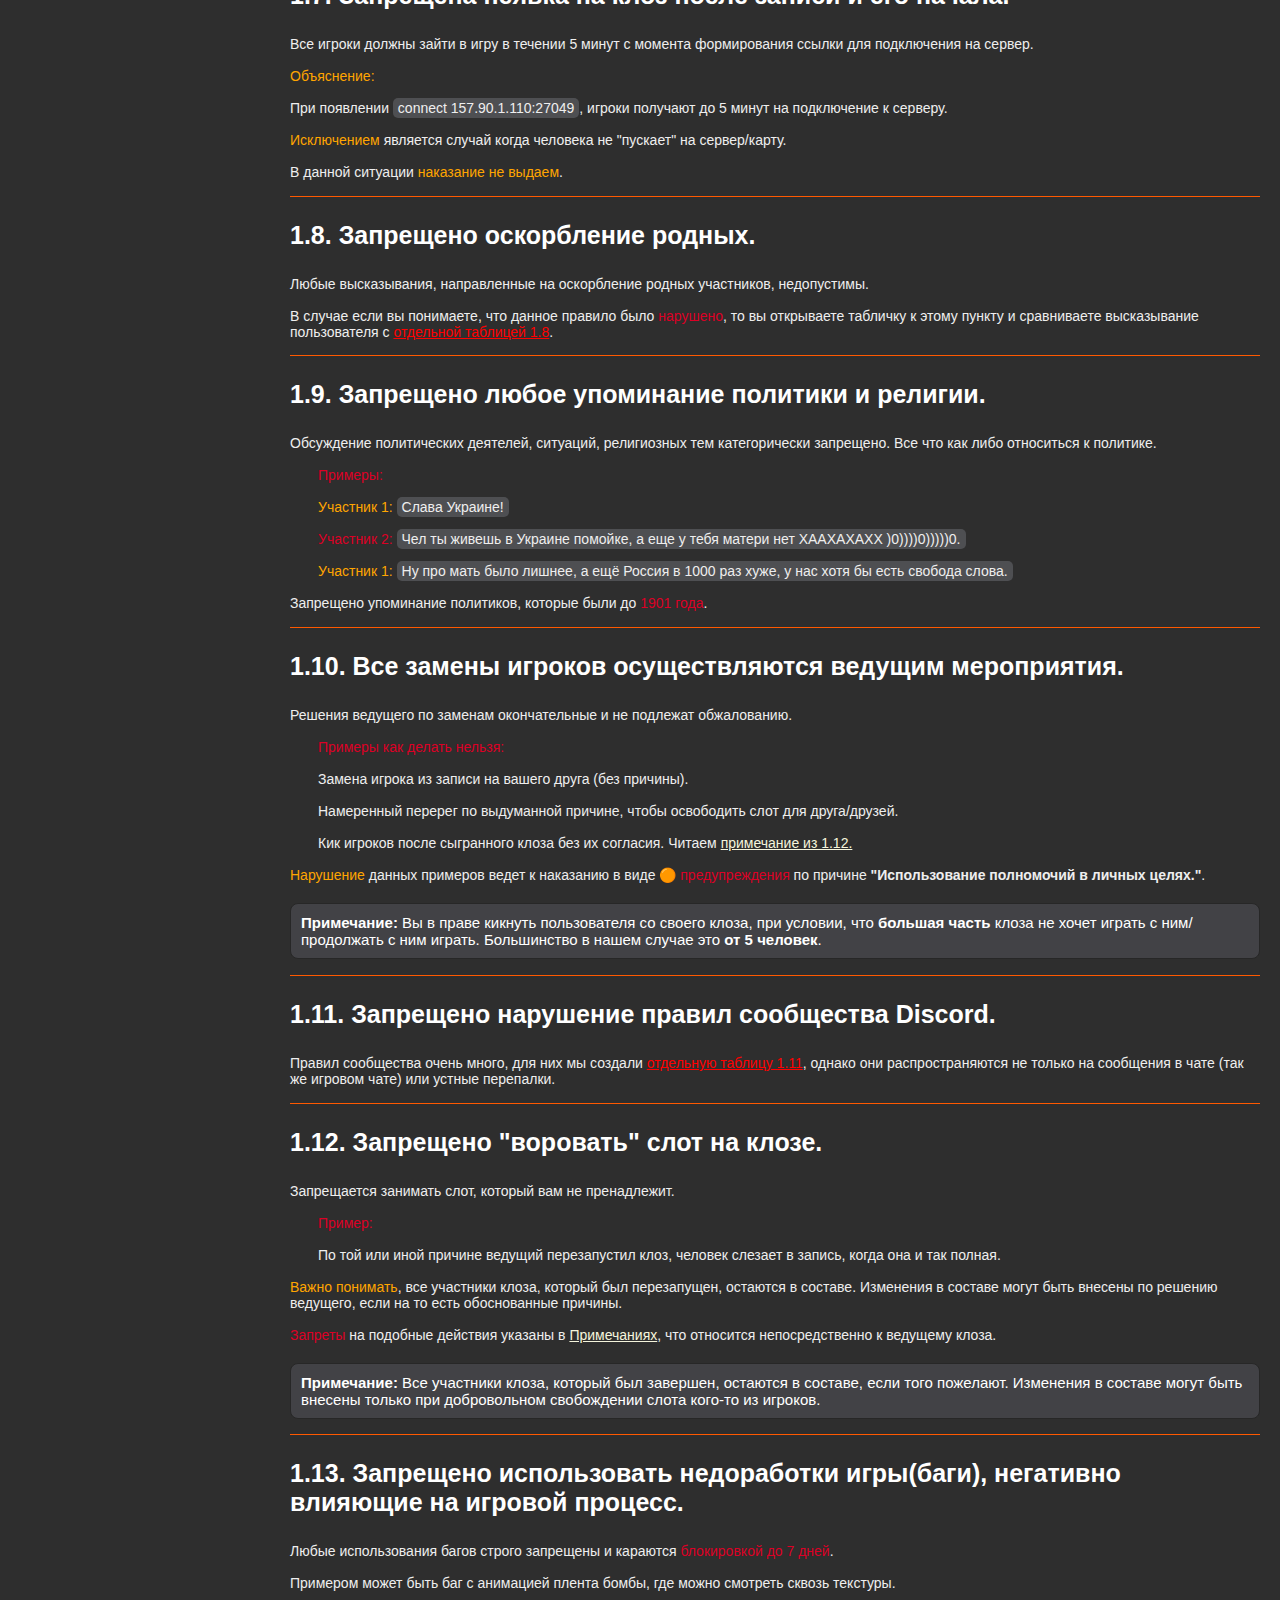
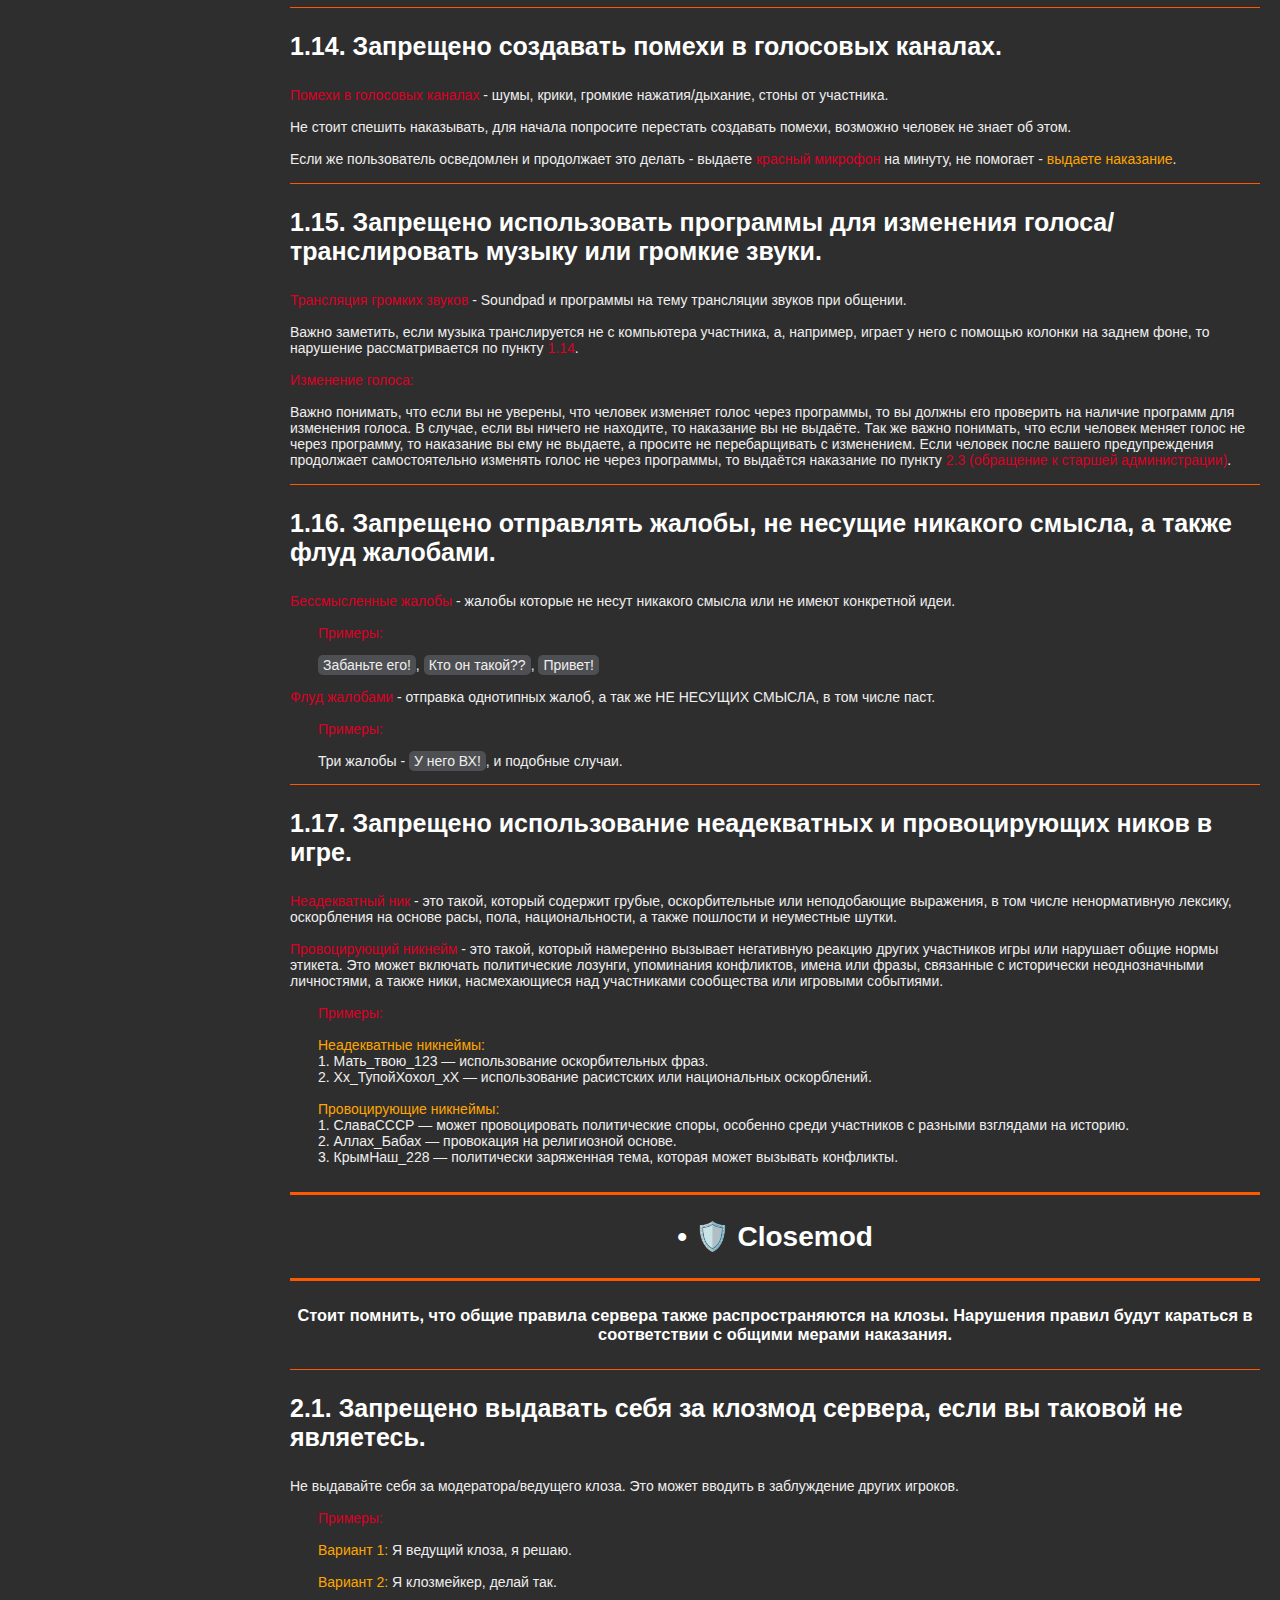
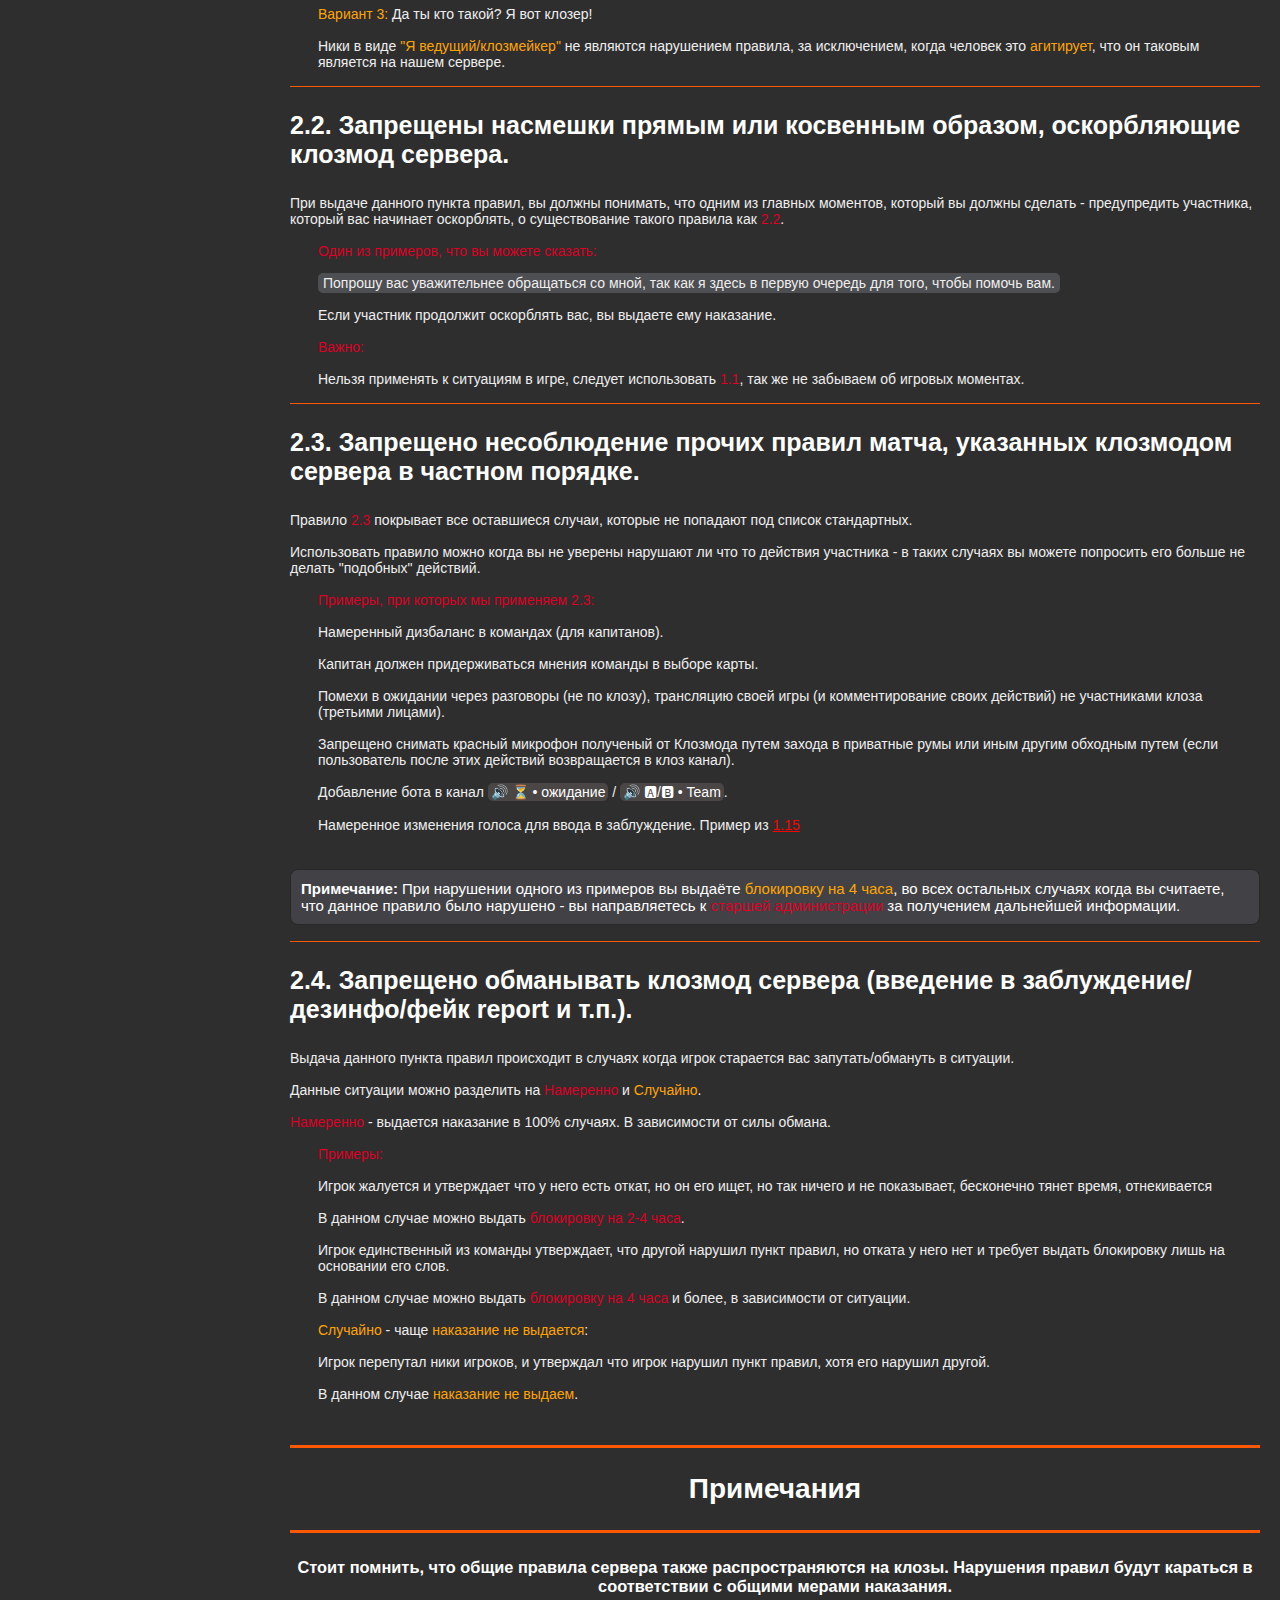
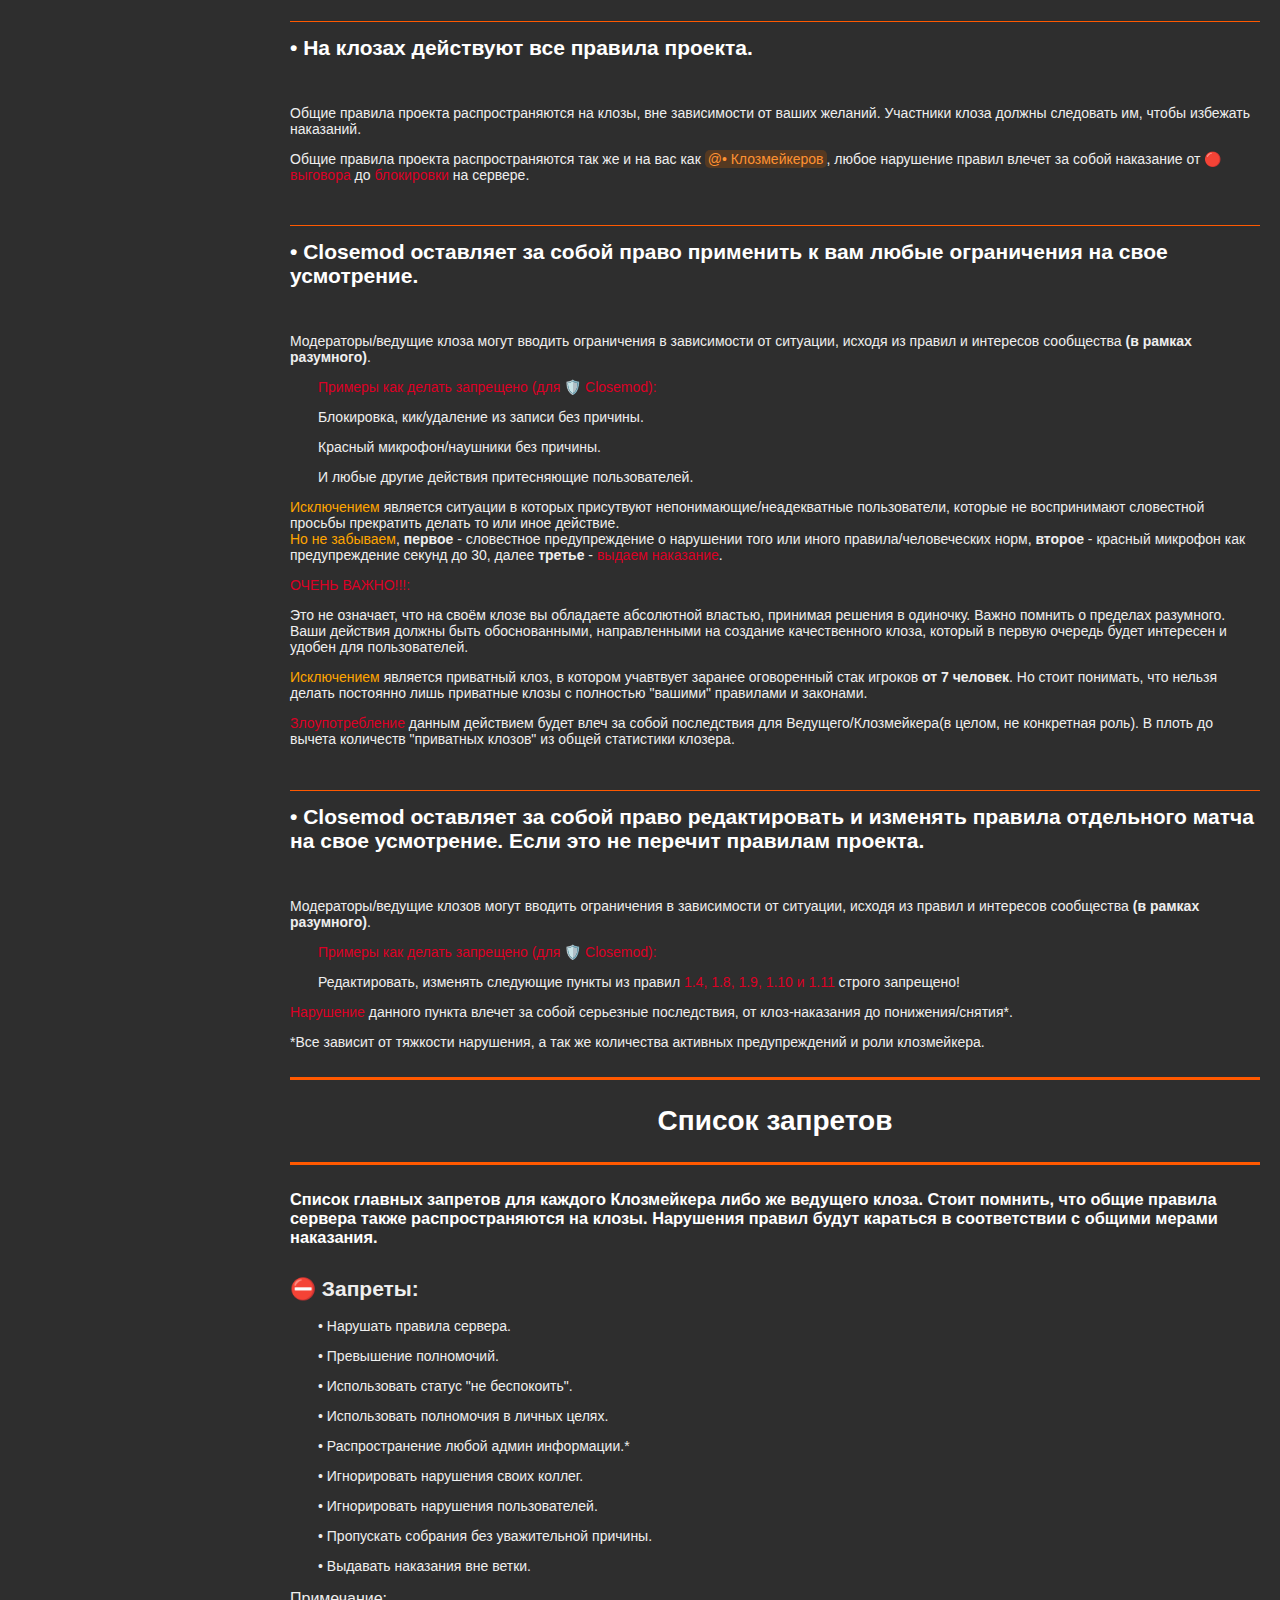
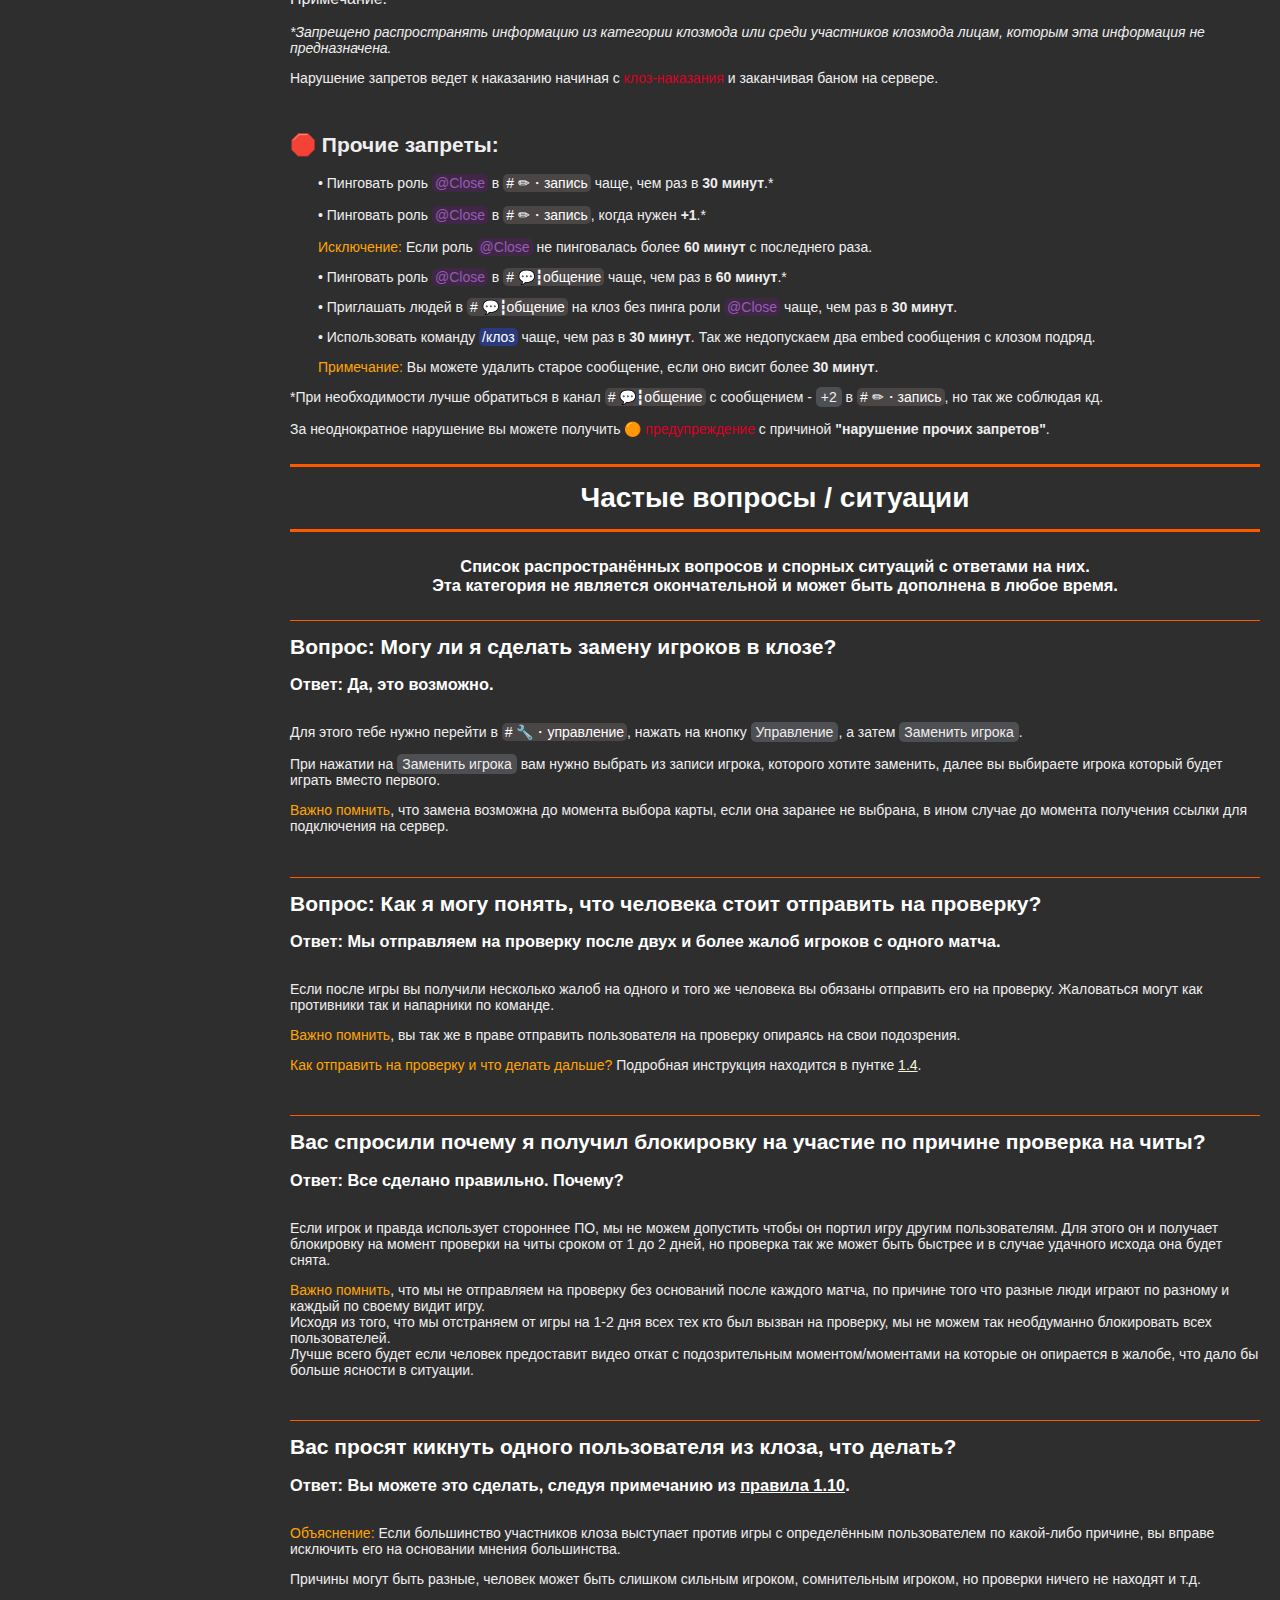
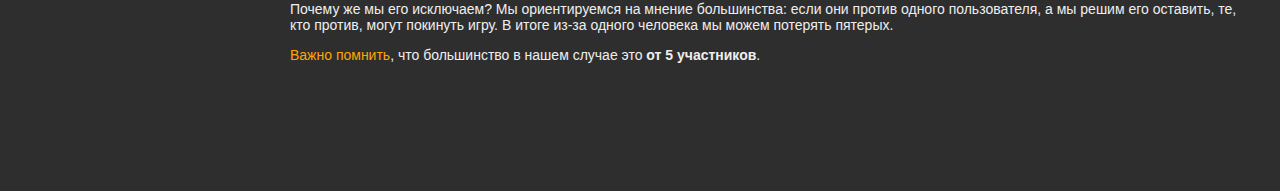
==== commit 1916ccca: "Update index.html" ====
--- a/index.html
+++ b/index.html
@@ -258,7 +258,7 @@
                 <p class="tab-indent">Описание примера.</p></br>
                 -->
 
-                <p"><span class="c-orange">Нарушение</span> данных примеров ведет к наказанию в виде <span class="c-red">клоз-преда</span> по причине <b>"Использование полномочий в личных целях."</b>.</p>
+                <p"><span class="c-orange">Нарушение</span> данных примеров ведет к наказанию в виде <span class="c-red">🟠 предупреждения</span> по причине <b>"Использование полномочий в личных целях."</b>.</p>
 
                 <div class="bg-notes-frame">
                     <strong>Примечание:</strong> Вы в праве кикнуть пользователя со своего клоза, при условии, что <b>большая часть</b> клоза не хочет играть с ним/продолжать с ним играть. Большинство в нашем случае это <b>от 5 человек</b>.
@@ -425,7 +425,7 @@
         <div class="note" id="note1">
             <h2>• На клозах действуют все правила проекта.</h2></br>
             <p>Общие правила проекта распространяются на клозы, вне зависимости от ваших желаний. Участники клоза должны следовать им, чтобы избежать наказаний.</p>
-            <p>Общие правила проекта распространяются так же и на вас как  <span class="bg-color-closemaker">@• Клозмейкеров</span>, любое нарушение правил влечет за собой наказание от  <span class="c-red">клоз-преда</span> до  <span class="c-red">блокировки</span> на сервере.</p></br>
+            <p>Общие правила проекта распространяются так же и на вас как  <span class="bg-color-closemaker">@• Клозмейкеров</span>, любое нарушение правил влечет за собой наказание от  <span class="c-red">🔴 выговора</span> до  <span class="c-red">блокировки</span> на сервере.</p></br>
         </div>
 
         <div class="note" id="note2">
@@ -447,7 +447,7 @@
             <p>Модераторы/ведущие клозов могут вводить ограничения в зависимости от ситуации, исходя из правил и интересов сообщества <b>(в рамках разумного)</b>.</p>
             <p class="tab-indent"><span class="c-red">Примеры как делать запрещено (для 🛡️ Closemod):</span></p>
             <p class="tab-indent">Редактировать, изменять следующие пункты из правил <span class="c-red">1.4, 1.8, 1.9, 1.10 и 1.11</span> строго запрещено!</p>
-            <p><span class="c-red">Нарушение</span> данного пункта влечет за собой серьезные последствия, от клоз-преда до пожения/снятия*.</p>
+            <p><span class="c-red">Нарушение</span> данного пункта влечет за собой серьезные последствия, от клоз-наказания до понижения/снятия*.</p>
             <p>*Все зависит от тяжкости нарушения, а так же количества активных предупреждений и роли клозмейкера.</p>
         </div>
 
@@ -476,14 +476,14 @@
 
             <p class="note-vetos">Примечание:</p>
             <p><em>*Запрещено распространять информацию из категории клозмода или среди участников клозмода лицам, которым эта информация не предназначена.</em></p>
-            <p">Нарушение запретов ведет к наказанию начиная с <span class="c-red">клоз-преда</span> и заканчивая баном на сервере.</p></br>
+            <p">Нарушение запретов ведет к наказанию начиная с <span class="c-red">клоз-наказания</span> и заканчивая баном на сервере.</p></br>
 
             <h2>🛑 Прочие запреты:</h2>
             <p class="tab-indent">• Пинговать роль <span class="bg-color-close">@Close</span> в <span class="bg-color-channels"># ✏・запись</span> чаще, чем раз в <b>30 минут</b>.*</p>
             <p class="tab-indent">• Пинговать роль <span class="bg-color-close">@Close</span> в <span class="bg-color-channels"># ✏・запись</span>, когда нужен <b>+1</b>.*</p>
             <p class="tab-indent"> <span class="c-orange">Исключение:</span> Если роль <span class="bg-color-close">@Close</span> не пинговалась более <b>60 минут</b> с последнего раза.</p>
-            <p class="tab-indent">• Пинговать роль <span class="bg-color-close">@Close</span> в <span class="bg-color-channels"># 💬┇обещение</span> чаще, чем раз в <b>60 минут</b>.*</p>
-            <p class="tab-indent">• Приглашать людей в <span class="bg-color-channels"># 💬┇обещение</span> на клоз без пинга роли <span class="bg-color-close">@Close</span> чаще, чем раз в <b>30 минут</b>.</p>
+            <p class="tab-indent">• Пинговать роль <span class="bg-color-close">@Close</span> в <span class="bg-color-channels"># 💬┇общение</span> чаще, чем раз в <b>60 минут</b>.*</p>
+            <p class="tab-indent">• Приглашать людей в <span class="bg-color-channels"># 💬┇общение</span> на клоз без пинга роли <span class="bg-color-close">@Close</span> чаще, чем раз в <b>30 минут</b>.</p>
             <p class="tab-indent">• Использовать команду <span class="bg-color-commands">/клоз</span> чаще, чем раз в <b>30 минут</b>. Так же недопускаем два embed сообщения с клозом подряд.</p>
             <p class="tab-indent"> <span class="c-orange">Примечание:</span> Вы можете удалить старое сообщение, если оно висит более <b>30 минут</b>.</p>
 
@@ -491,8 +491,8 @@
             <p class="tab-indent">•  </p>
             -->
 
-            <p>*При необходимости лучше обратиться в канал <span class="bg-color-channels"># 💬┇обещение</span> с сообщением - <span class="grey-bg">+2</span> в <span class="bg-color-channels"># ✏・запись</span>, но так же соблюдая кд.</p>
-            <p">За неоднократное нарушение вы можете получить <span class="c-red">клоз-пред</span> с причиной <b>"нарушение прочих запретов"</b>.</p>
+            <p>*При необходимости лучше обратиться в канал <span class="bg-color-channels"># 💬┇общение</span> с сообщением - <span class="grey-bg">+2</span> в <span class="bg-color-channels"># ✏・запись</span>, но так же соблюдая кд.</p>
+            <p">За неоднократное нарушение вы можете получить <span class="c-red">🟠 предупреждение</span> с причиной <b>"нарушение прочих запретов"</b>.</p>
         </div>
     </div>
 
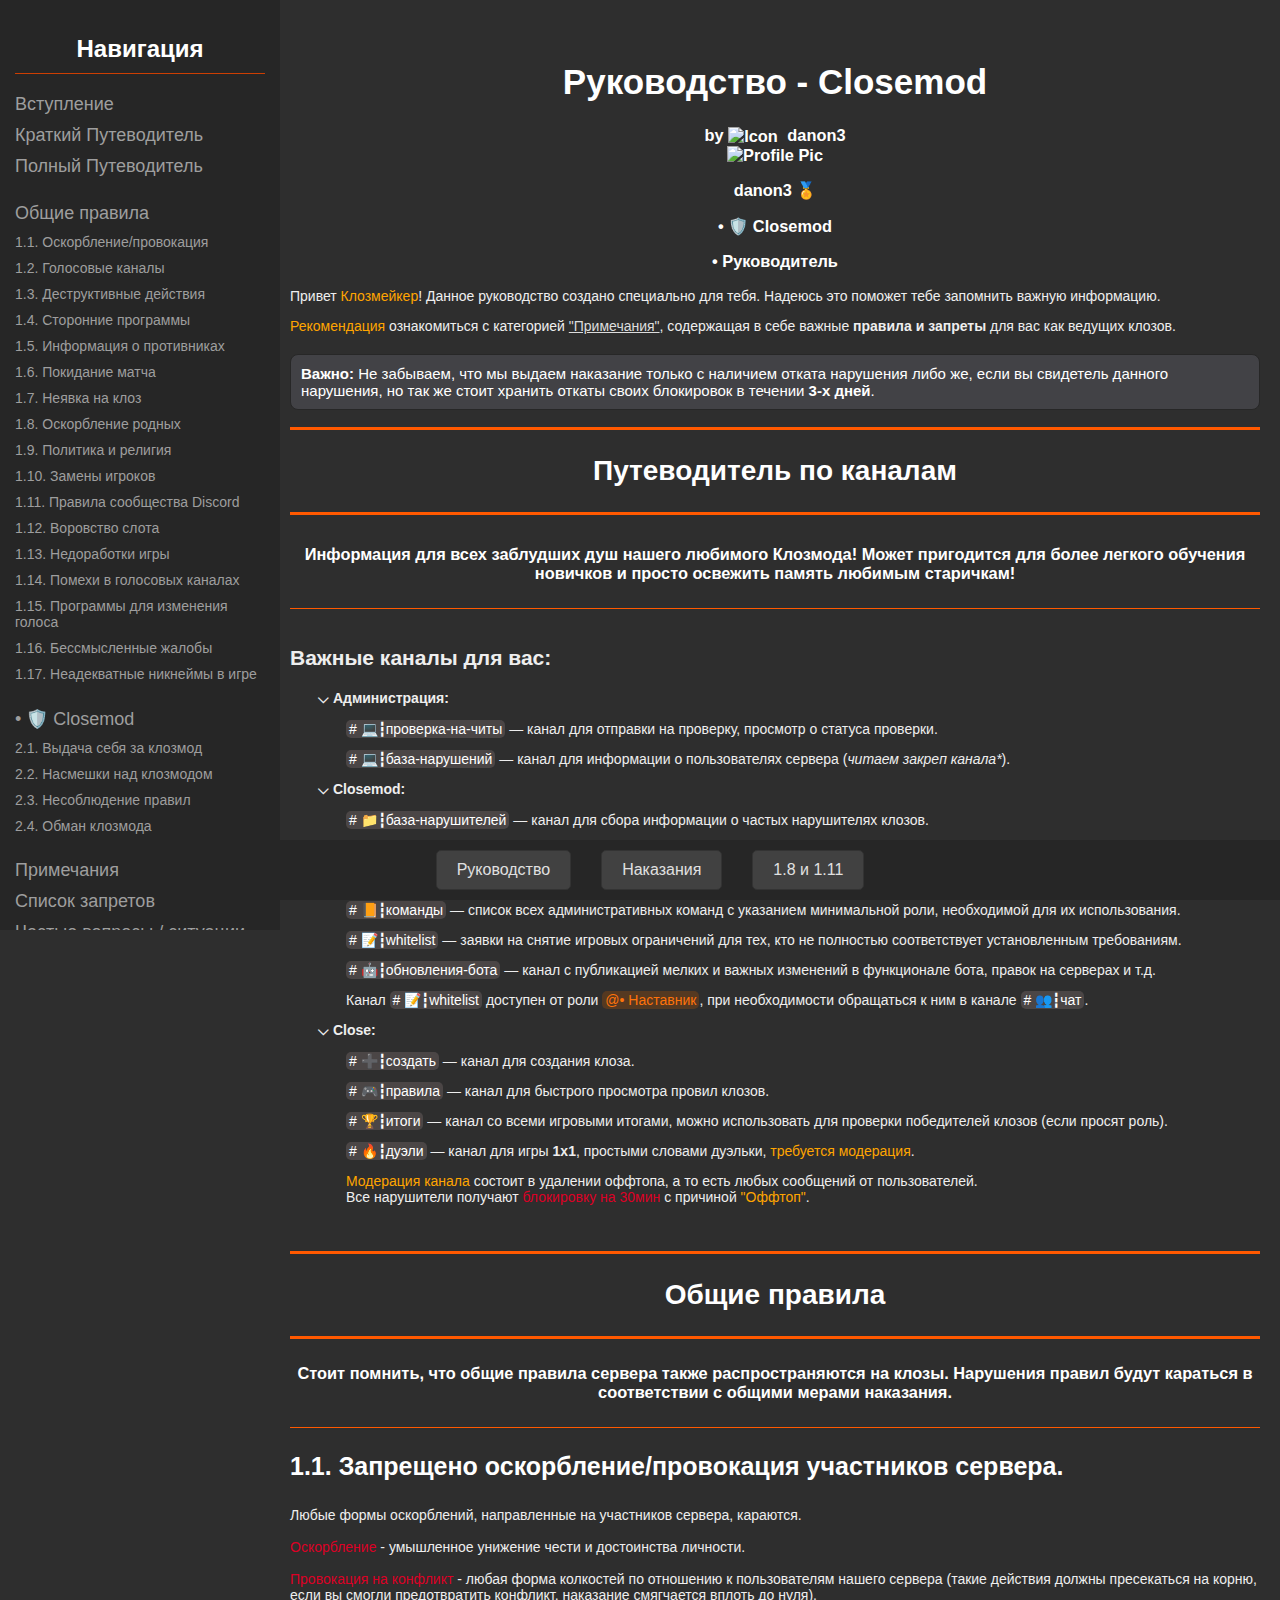
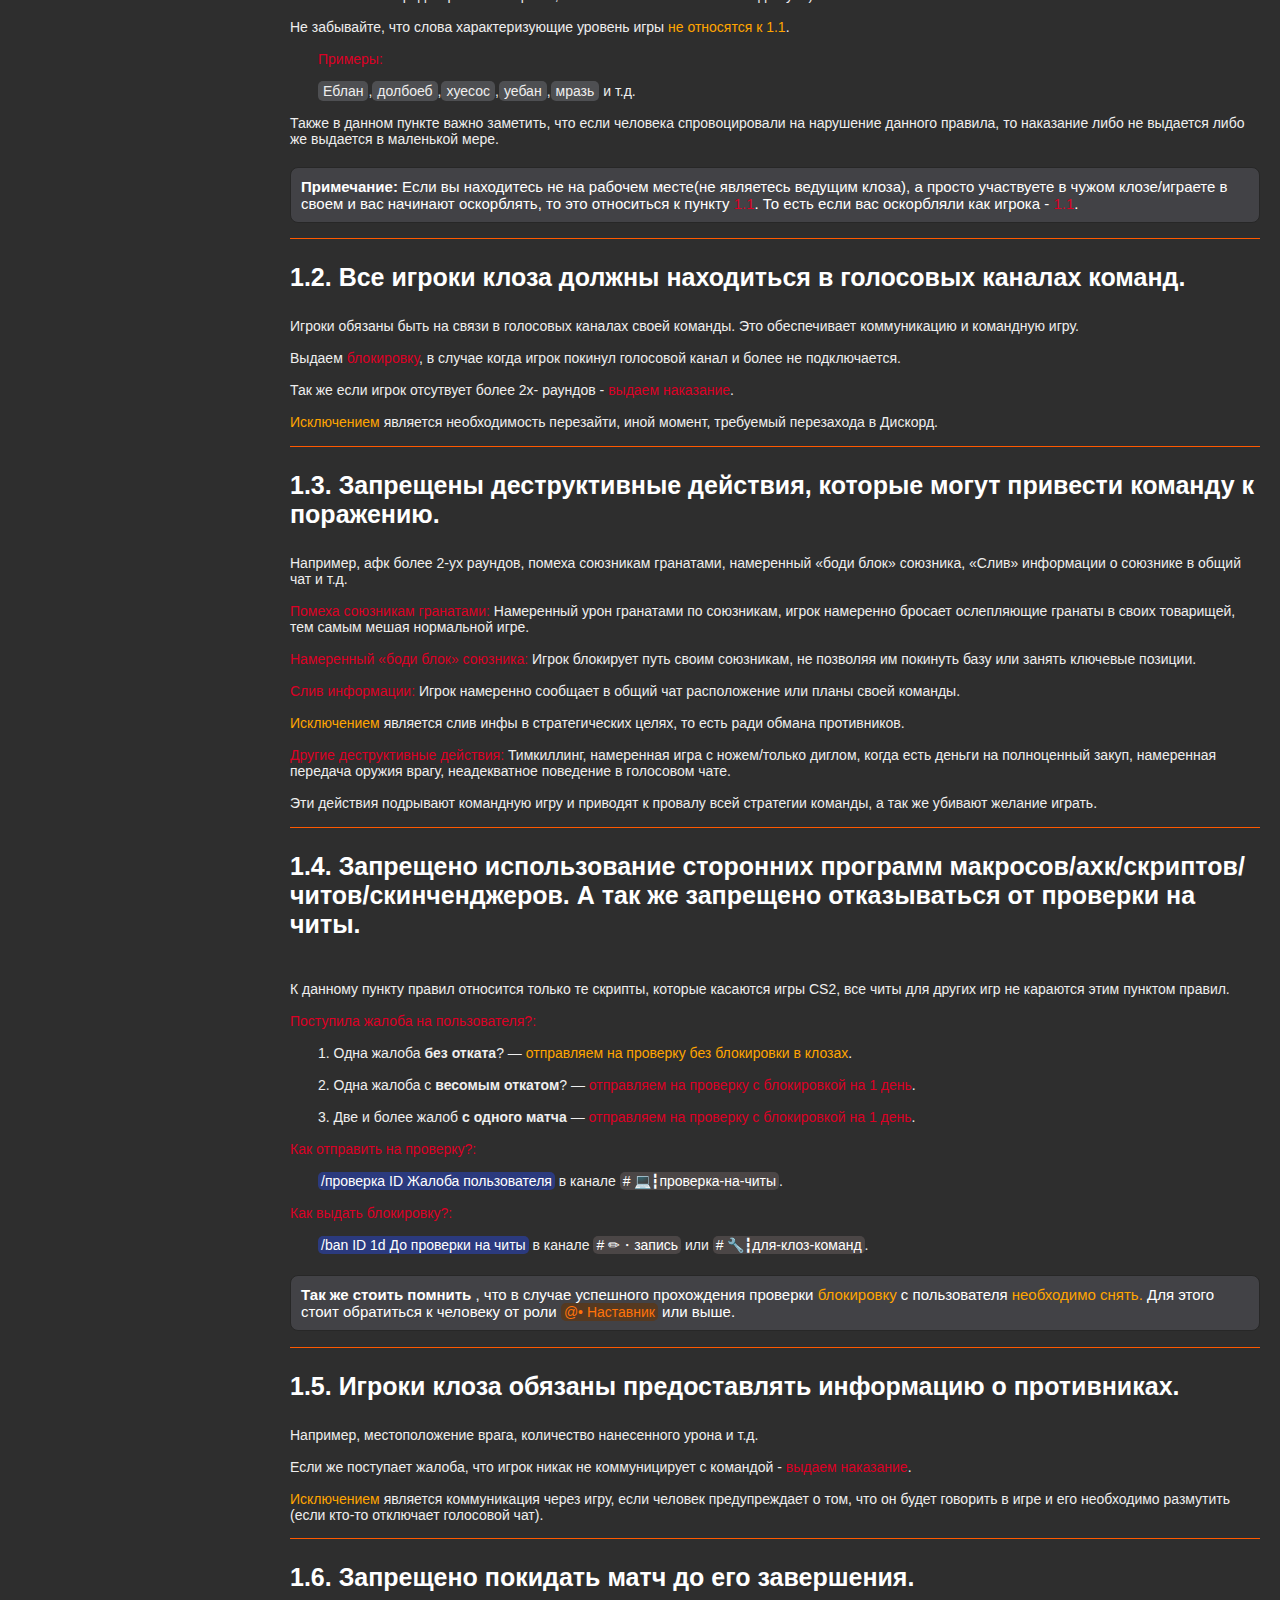
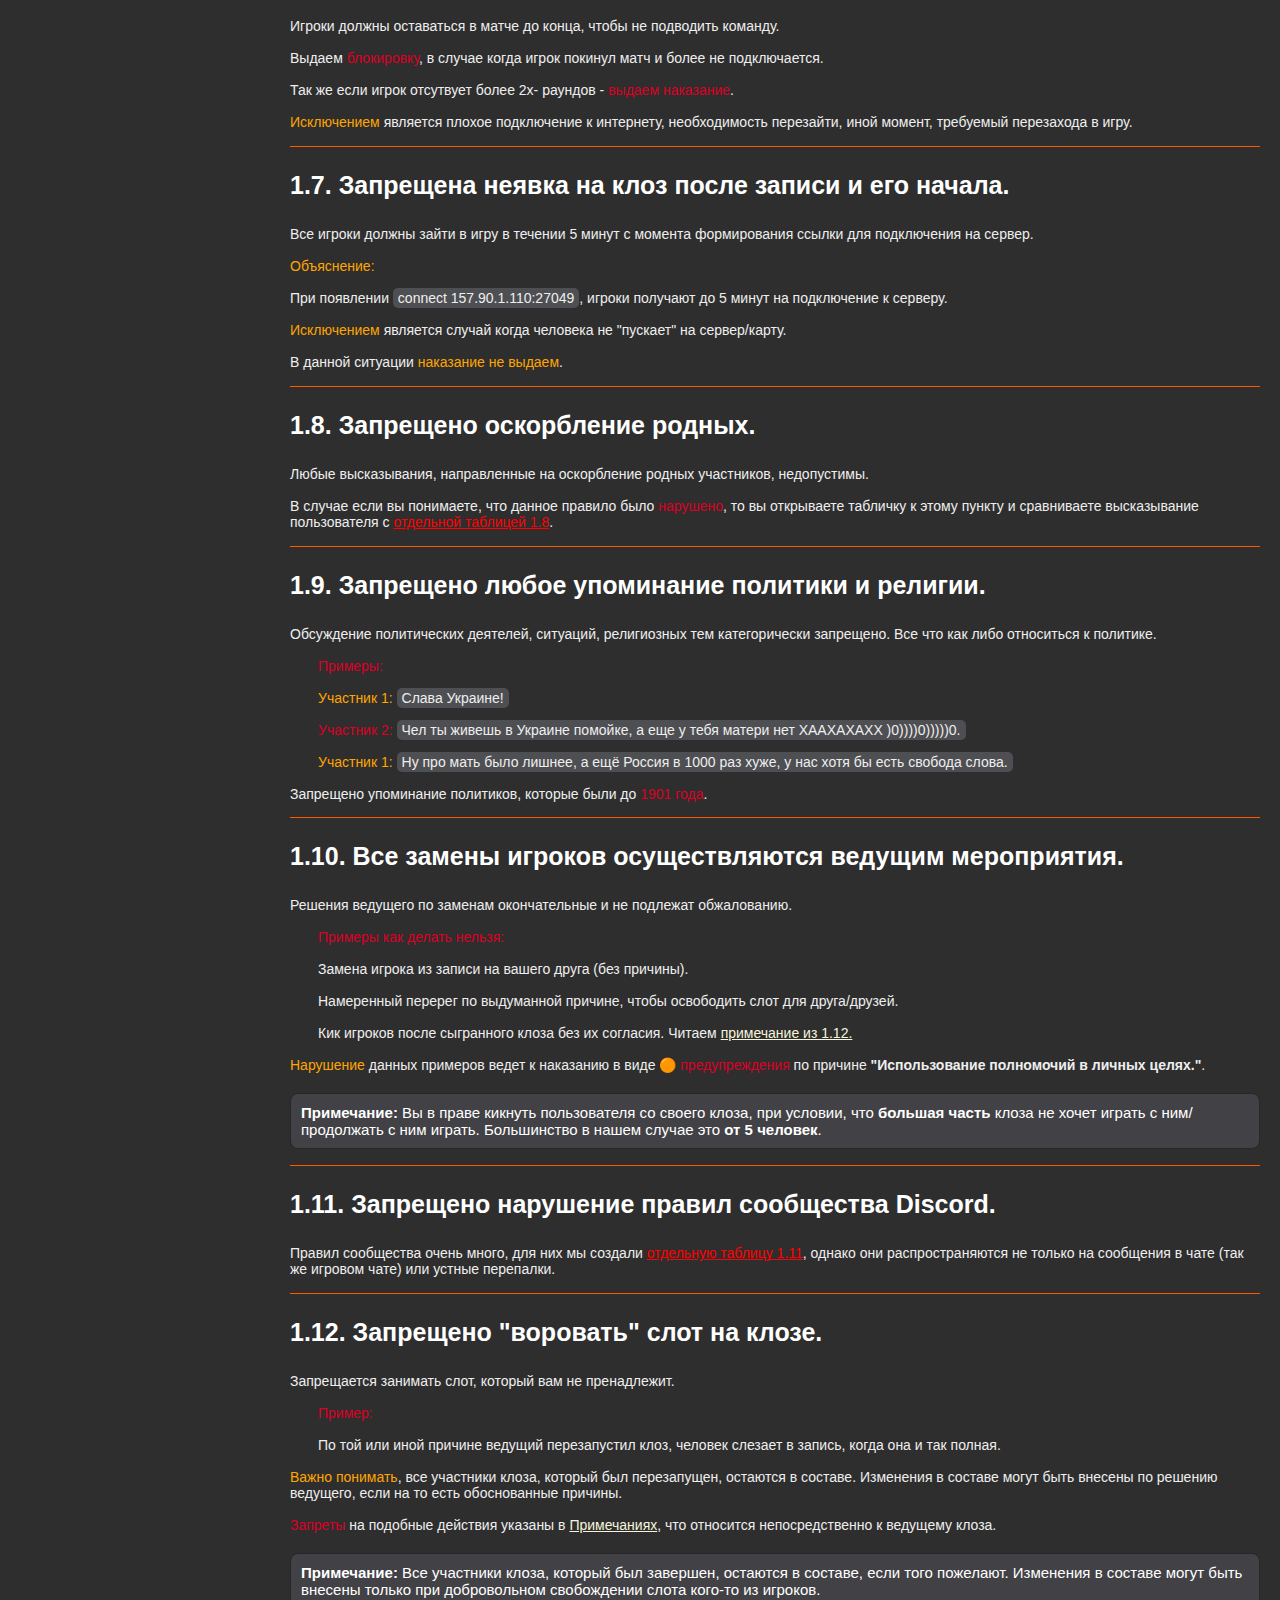
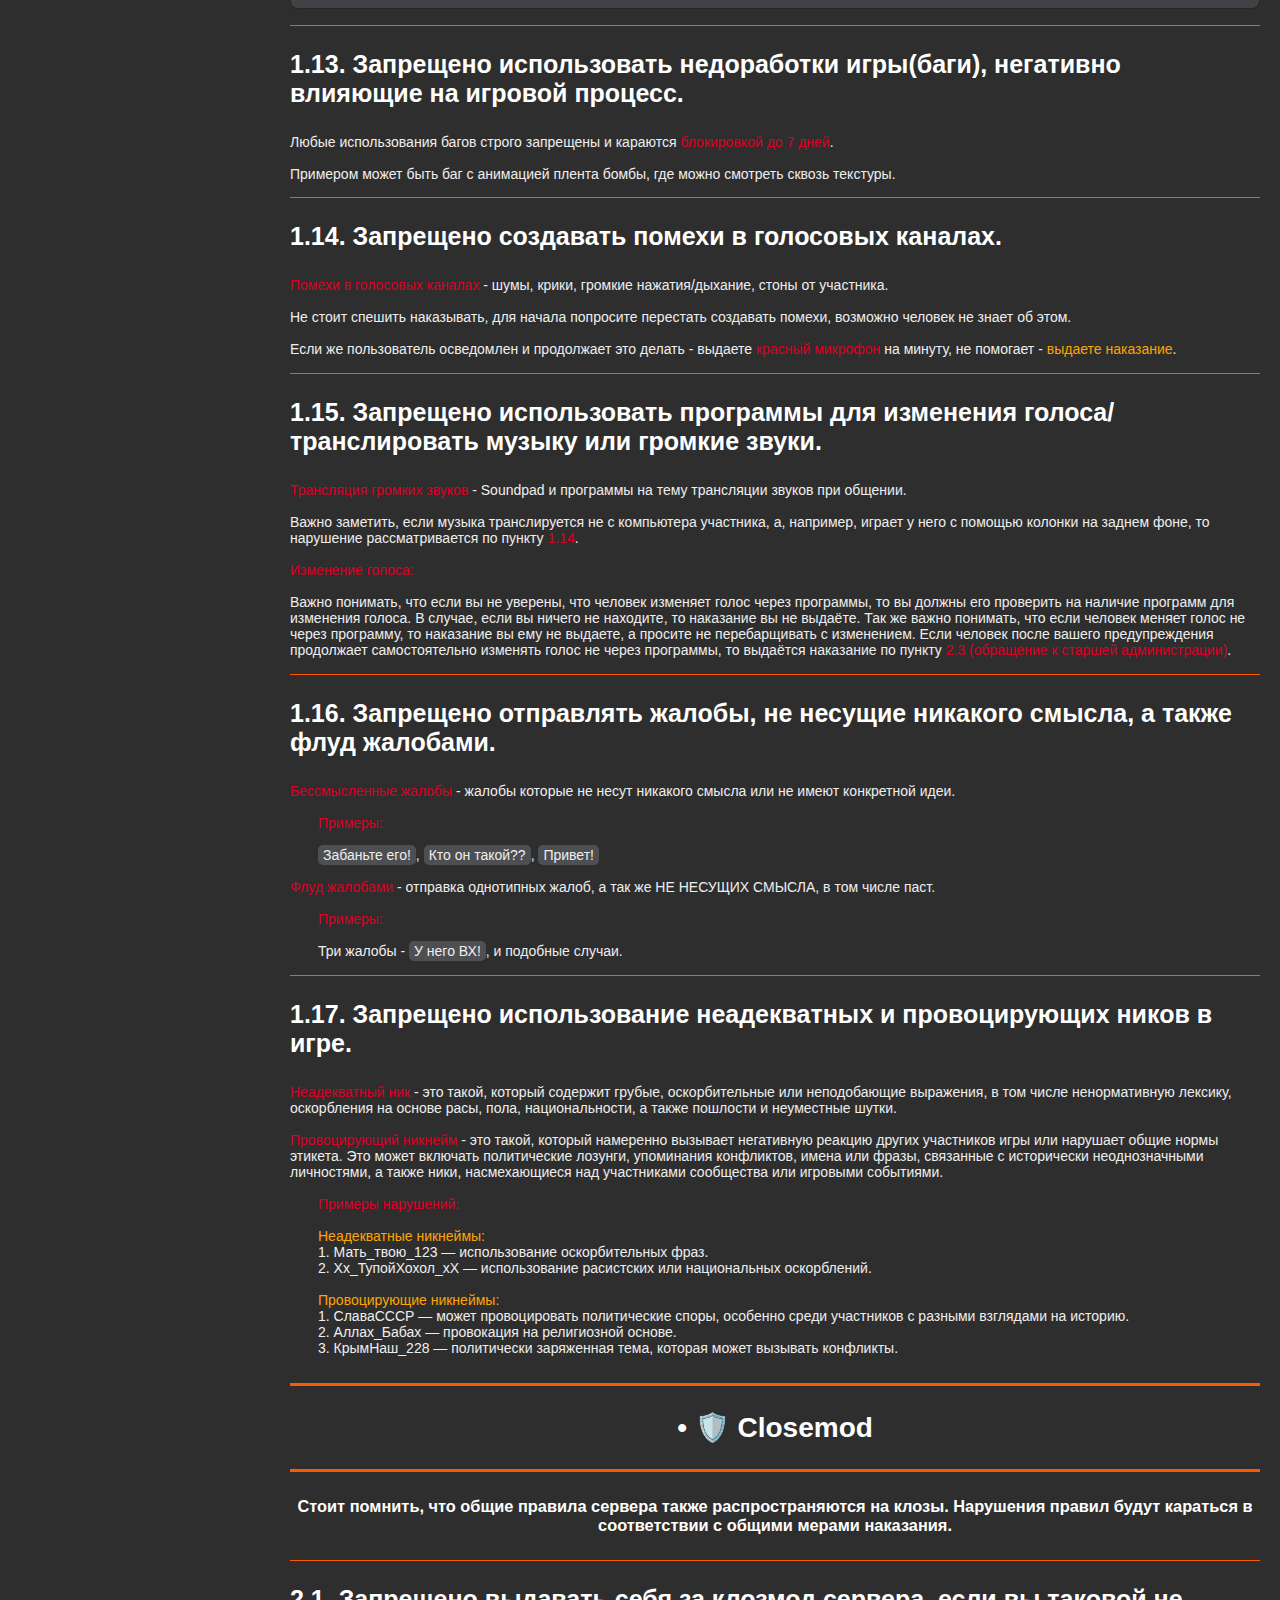
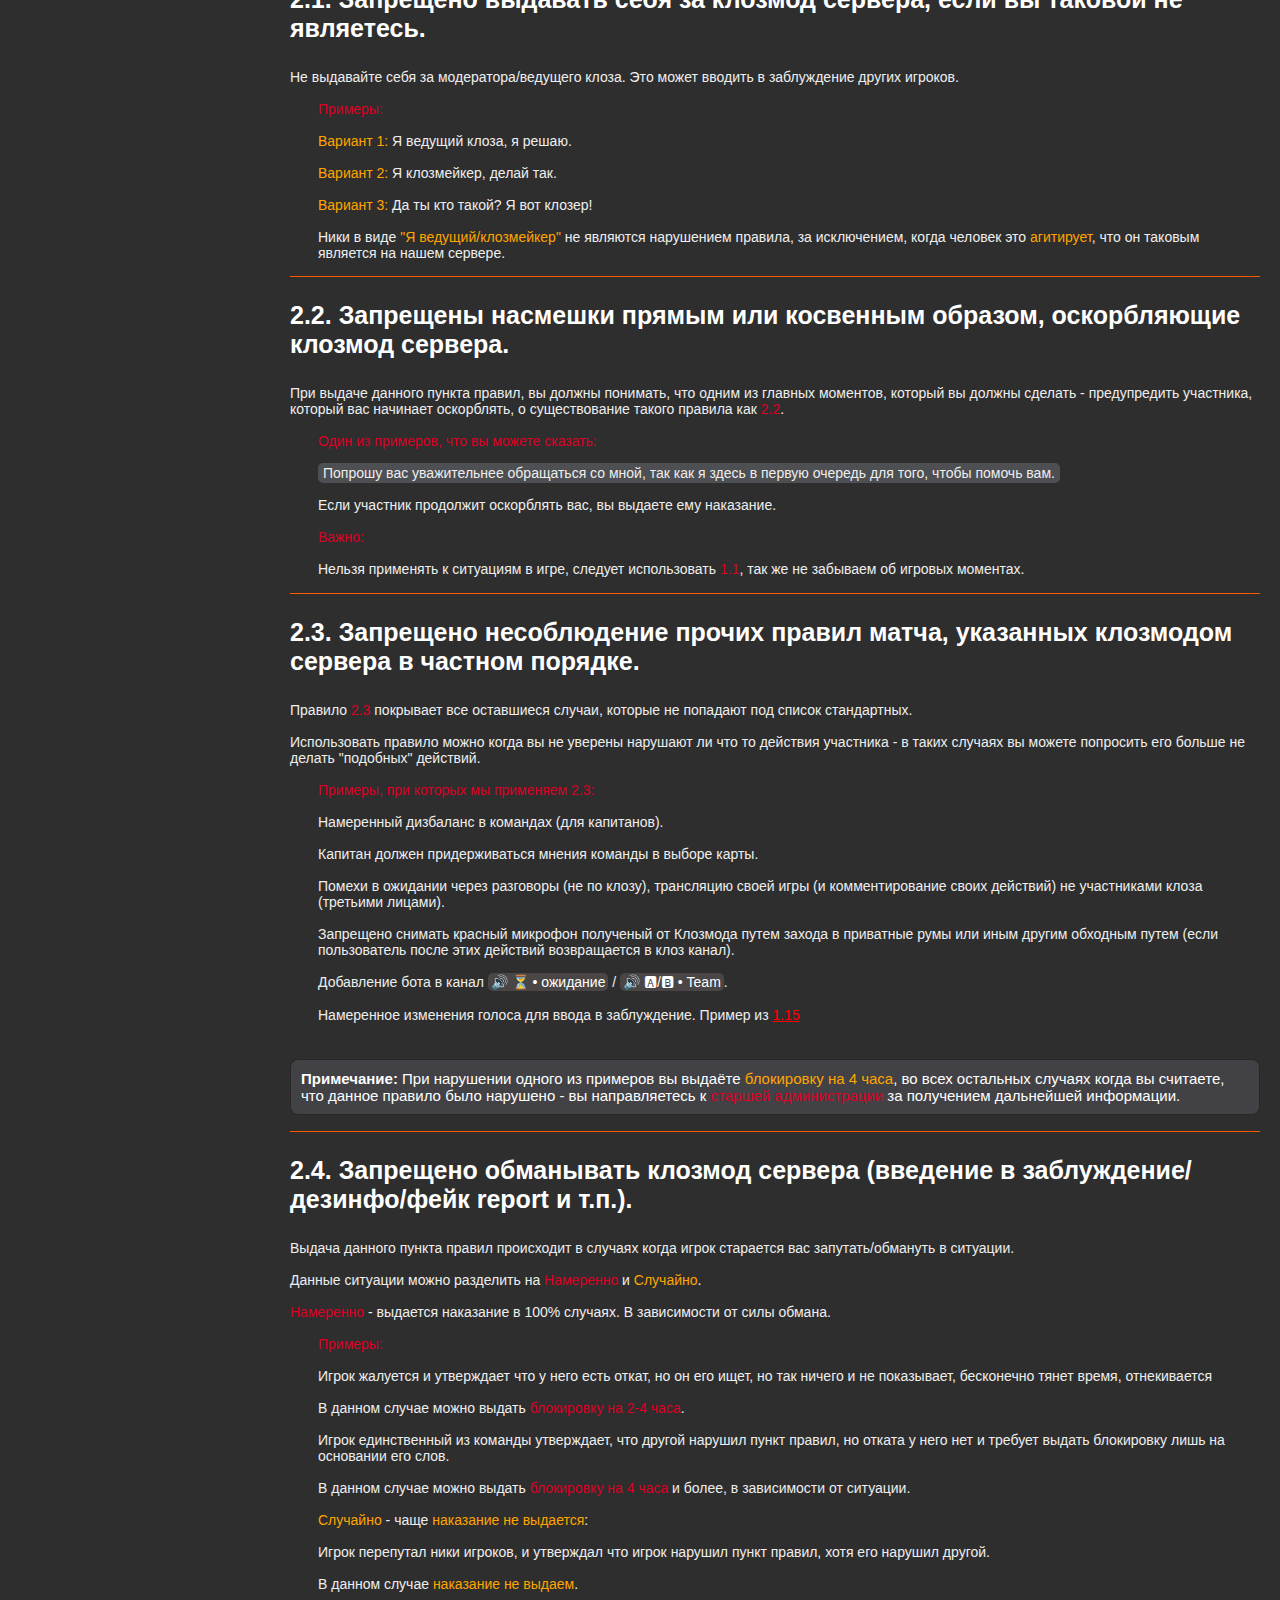
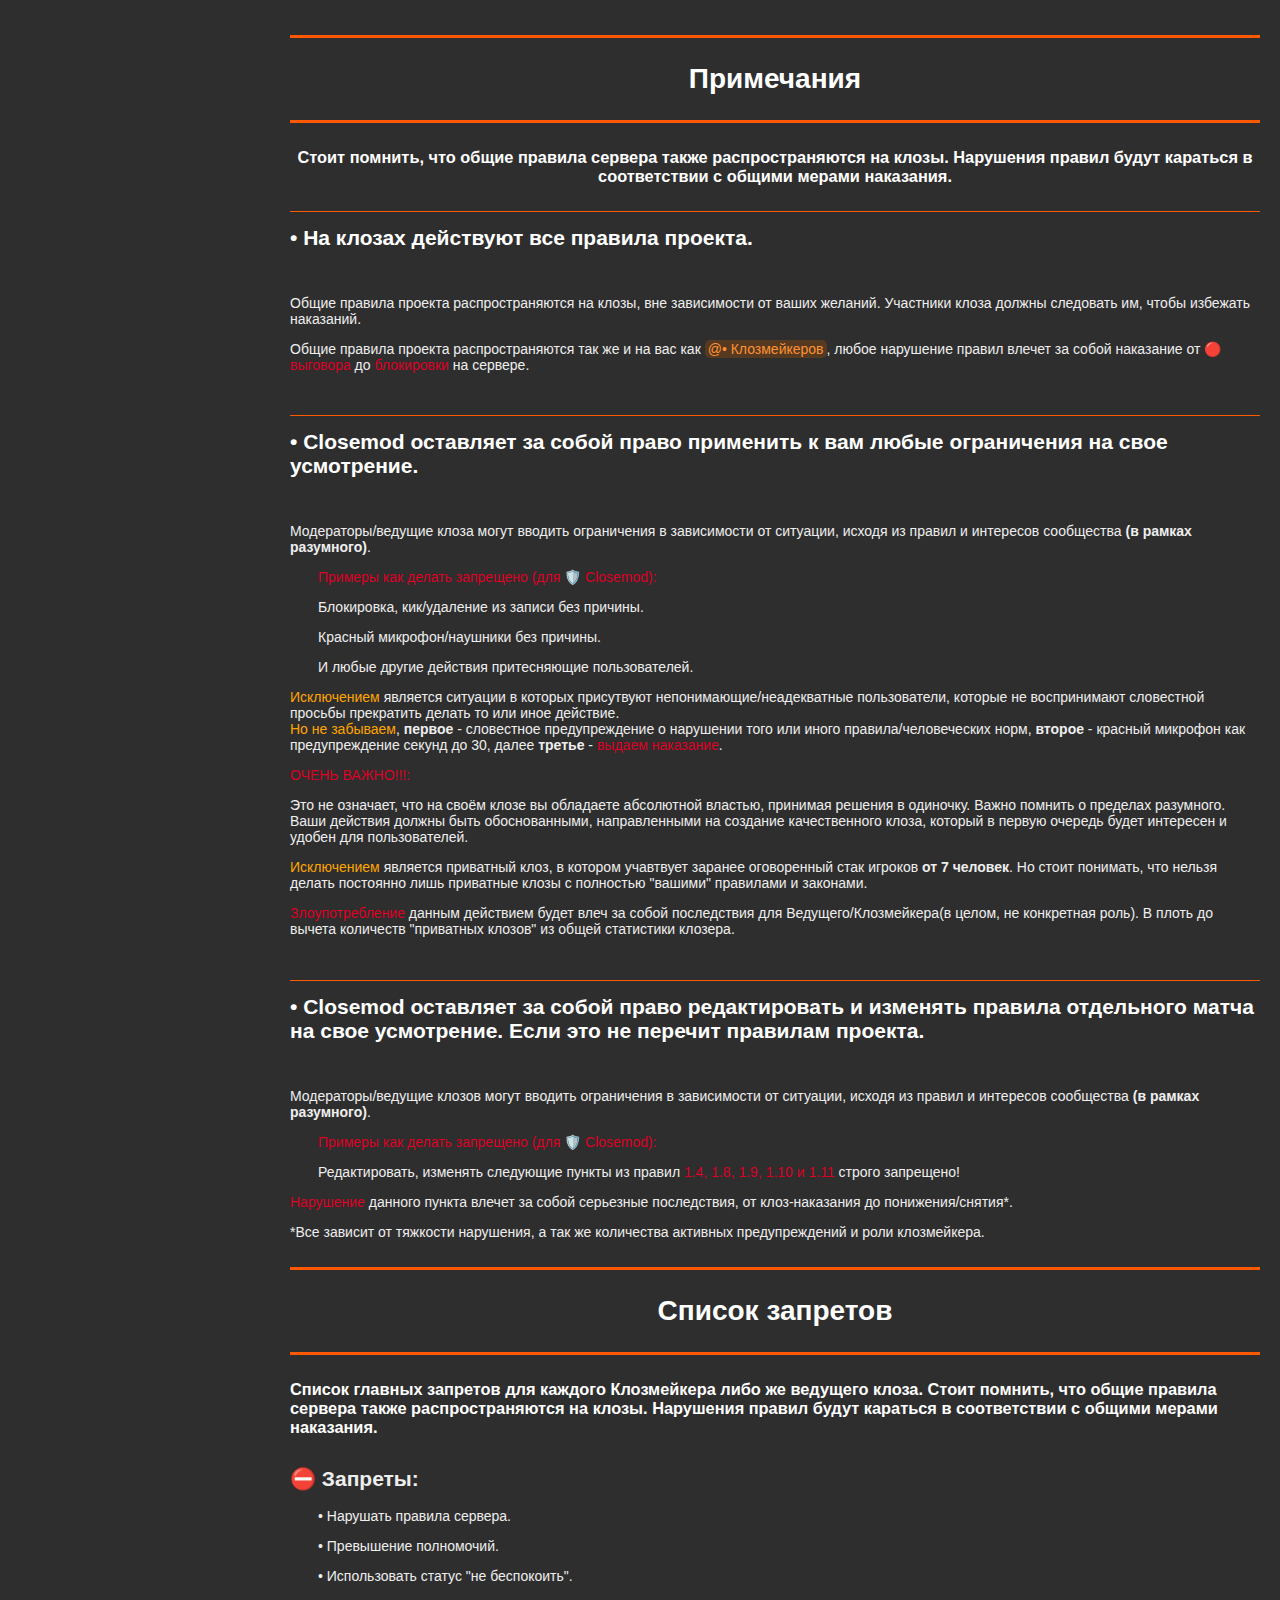
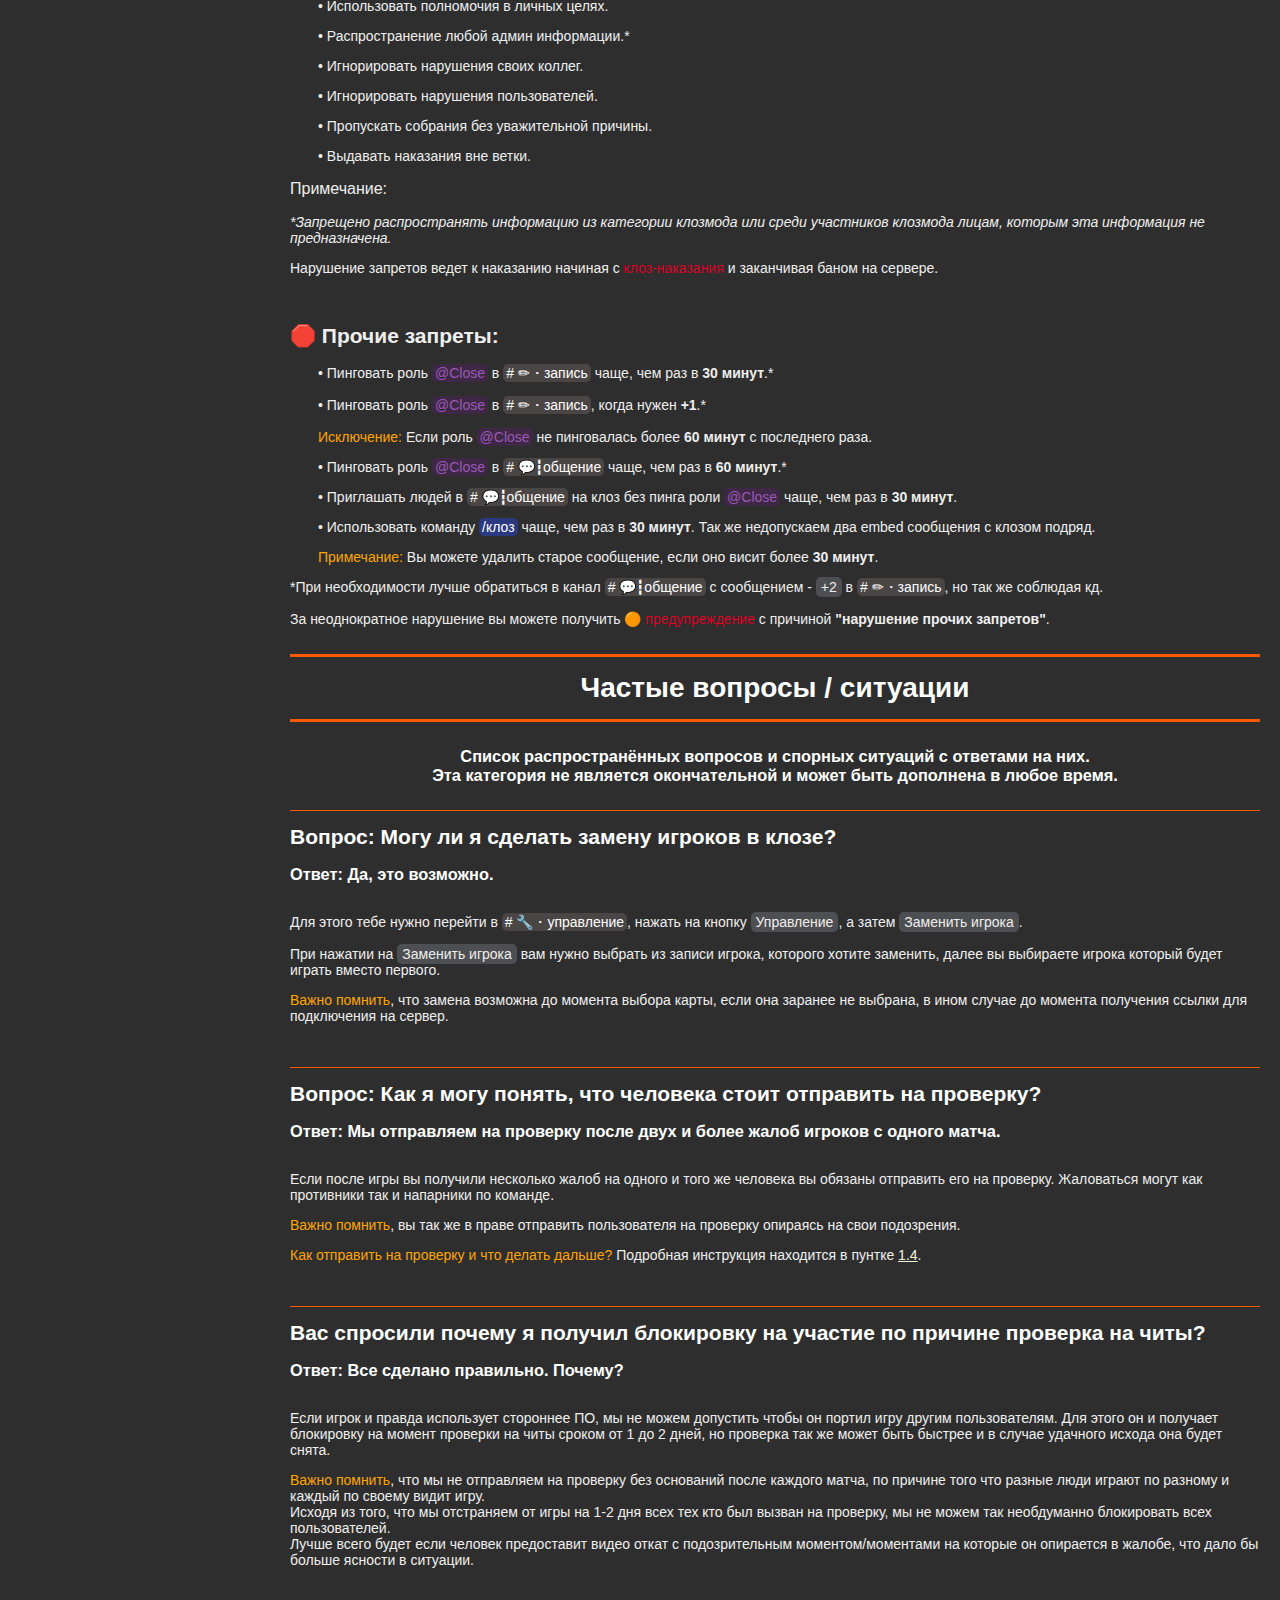
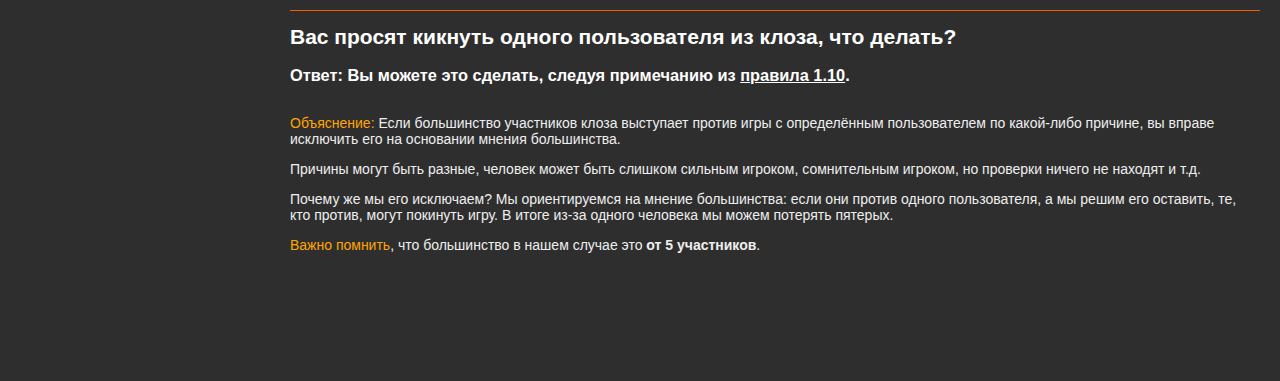
==== commit e88893fb: "Update index.html" ====
--- a/index.html
+++ b/index.html
@@ -3,7 +3,7 @@
 <head>
     <meta charset="UTF-8">
     <meta name="viewport" content="width=device-width, initial-scale=1.0">
-    <title>Справочник - Closemod</title>
+    <title>Руководство - Closemod</title>
     <link rel="stylesheet" href="styles/styles.css">
     <link rel="icon" type="image/png" href="icon.png">
 
@@ -16,7 +16,7 @@
     <div class="bottom-nav">
         <!-- Нижний навигатор -->
         <ul>
-            <li><a href="https://www.danon3.space/">Справочник</a></li>
+            <li><a href="https://www.danon3.space/">Руководство</a></li>
             <li><a href="punish-table.html">Наказания</a></li>
             <li><a href="punish-table-1.8-1.11.html">1.8 и 1.11</a></li>
         </ul>
@@ -69,10 +69,20 @@
 
     <div id="content">
         <div class="name-page" id="intro">
-            <h1>Справочник - Closemod</h1>
-            <h3>by danon3</h3>
+            <h1>Руководство - Closemod</h1>
+            <h3 class="profile-container">
+                by <img src="avatar.gif" alt="Icon" style="width: 16px; height: 16px; vertical-align: middle; margin-right: 5px;">
+                <span class="username">danon3</span>
+                <div class="mini-profile">
+                    <img src="avatar.gif" alt="Profile Pic" style="width: 75px; height: 75px;">
+                    <p>danon3 🏅</p>
+                    <p><span class="role-closemod-mini-profile">• 🛡️ Closemod</span></p>
+                    <p><span class="role-rukovod-mini-profile">• Руководитель</span></p>
+                </div>
+            </h3>
+            
             <div class="title-page">
-                <p>Привет Клозмейкер! Данная памятка сделана специально для тебя. Надеюсь это поможет тебе запомнить важную информацию.</p>
+                <p>Привет <span class="c-orange">Клозмейкер</span>! Данное руководство создано специально для тебя. Надеюсь это поможет тебе запомнить важную информацию.</p>
                 <p><span class="c-orange">Рекомендация</span> ознакомиться с категорией <a style="color: #ddd;" href="#notes" id="nav-notes">"Примечания"</a>, содержащая в себе важные <b>правила и запреты</b> для вас как ведущих клозов.</p>
                 <div class="bg-notes-frame">
                     <strong>Важно:</strong> Не забываем, что мы выдаем наказание только с наличием отката нарушения либо же, если вы свидетель данного нарушения, но так же стоит хранить откаты своих блокировок в течении <b>3-х дней</b>.
@@ -183,8 +193,10 @@
                 </br>
                 <p>К данному пункту правил относится только те скрипты, которые касаются игры CS2, все читы для других игр не караются этим пунктом правил.</p>
                 </br>
-                <p><span class="c-red">Вы подозреваете пользователя в читах?:</span></p></br>
-                <p class="tab-indent">Отправьте пользователя на <span class="c-orange">проверку</span>, а так же выдайте <span class="c-orange">блокировку на 1-2 дня</span> с причиной <span class="grey-bg">До проверки на читы</span>.</br>
+                <p><span class="c-red">Поступила жалоба на пользователя?:</span></p></br>
+                <p class="tab-indent">1. Одна жалоба <b>без отката</b>? — <span class="c-orange">отправляем на проверку без блокировки в клозах</span>.</p></br>
+                <p class="tab-indent">2. Одна жалоба с <b>весомым откатом</b>? — <span class="c-red">отправляем на проверку с блокировкой на 1 день</span>.</p></br>
+                <p class="tab-indent">3. Две и более жалоб <b>с одного матча</b> — <span class="c-red">отправляем на проверку с блокировкой на 1 день</span>.</p>
                 </br>
                 <p class="c-red">Как отправить на проверку?: </p></br>
                 <p class="tab-indent"><span class="bg-color-commands">/проверка ID Жалоба пользователя</span> в канале <span class="bg-color-channels"># 💻┇проверка-на-читы</span>.</p>
@@ -193,7 +205,7 @@
                 <p class="tab-indent"><span class="bg-color-commands">/ban ID 1d До проверки на читы</span> в канале <span class="bg-color-channels"># ✏・запись</span> или <span class="bg-color-channels"># 🔧┇для-клоз-команд</span>.</p>
                 
                 <div class="bg-notes-frame">
-                    <strong>Так же стоить помнить</strong> , что в случае успешного прохождения проверки <span class="c-orange">блокировку</span> с пользователя <span class="c-orange">необходимо снять.</span> Для этого стоит обратиться старшим, а именно <span class="bg-color-master">@• Мастер</span> или <span class="bg-color-rukovod">@• Руководитель</span>.
+                    <strong>Так же стоить помнить</strong> , что в случае успешного прохождения проверки <span class="c-orange">блокировку</span> с пользователя <span class="c-orange">необходимо снять.</span> Для этого стоит обратиться к человеку от роли <span class="bg-color-nastavnik">@• Наставник</span> или выше.
                 </div>
 
             </div>
@@ -336,7 +348,7 @@
                 </br>
                 <p><span class="c-red">Провоцирующий никнейм</span> - это такой, который намеренно вызывает негативную реакцию других участников игры или нарушает общие нормы этикета. Это может включать политические лозунги, упоминания конфликтов, имена или фразы, связанные с исторически неоднозначными личностями, а также ники, насмехающиеся над участниками сообщества или игровыми событиями.</p>
                 </br>
-                <p class="tab-indent"><span class="c-red">Примеры:</span></p></br>
+                <p class="tab-indent"><span class="c-red">Примеры нарушений:</span></p></br>
                 <p class="tab-indent"><span class="c-orange">Неадекватные никнеймы:</span> </p>
                 <p class="tab-indent">1. Мать_твою_123 — использование оскорбительных фраз.</p>
                 <p class="tab-indent">2. Xx_ТупойХохол_xX — использование расистских или национальных оскорблений.</p></br>
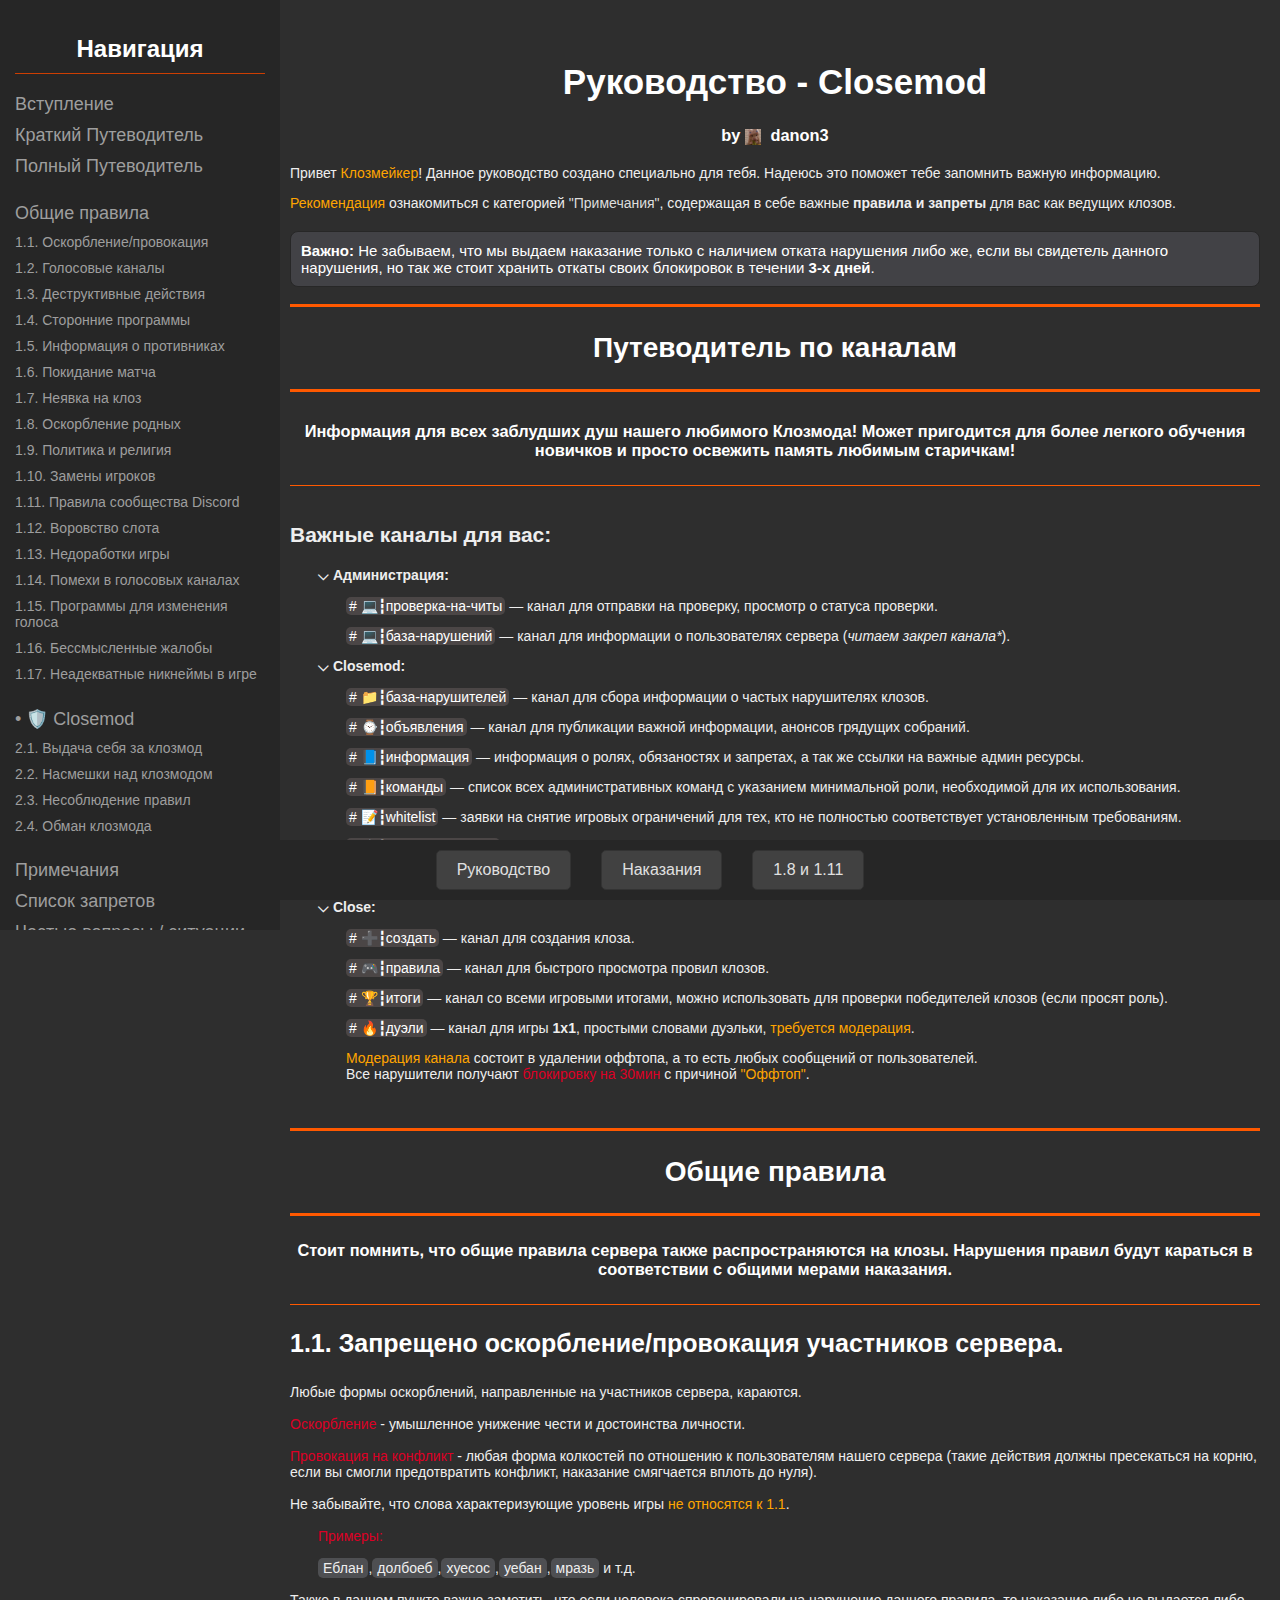
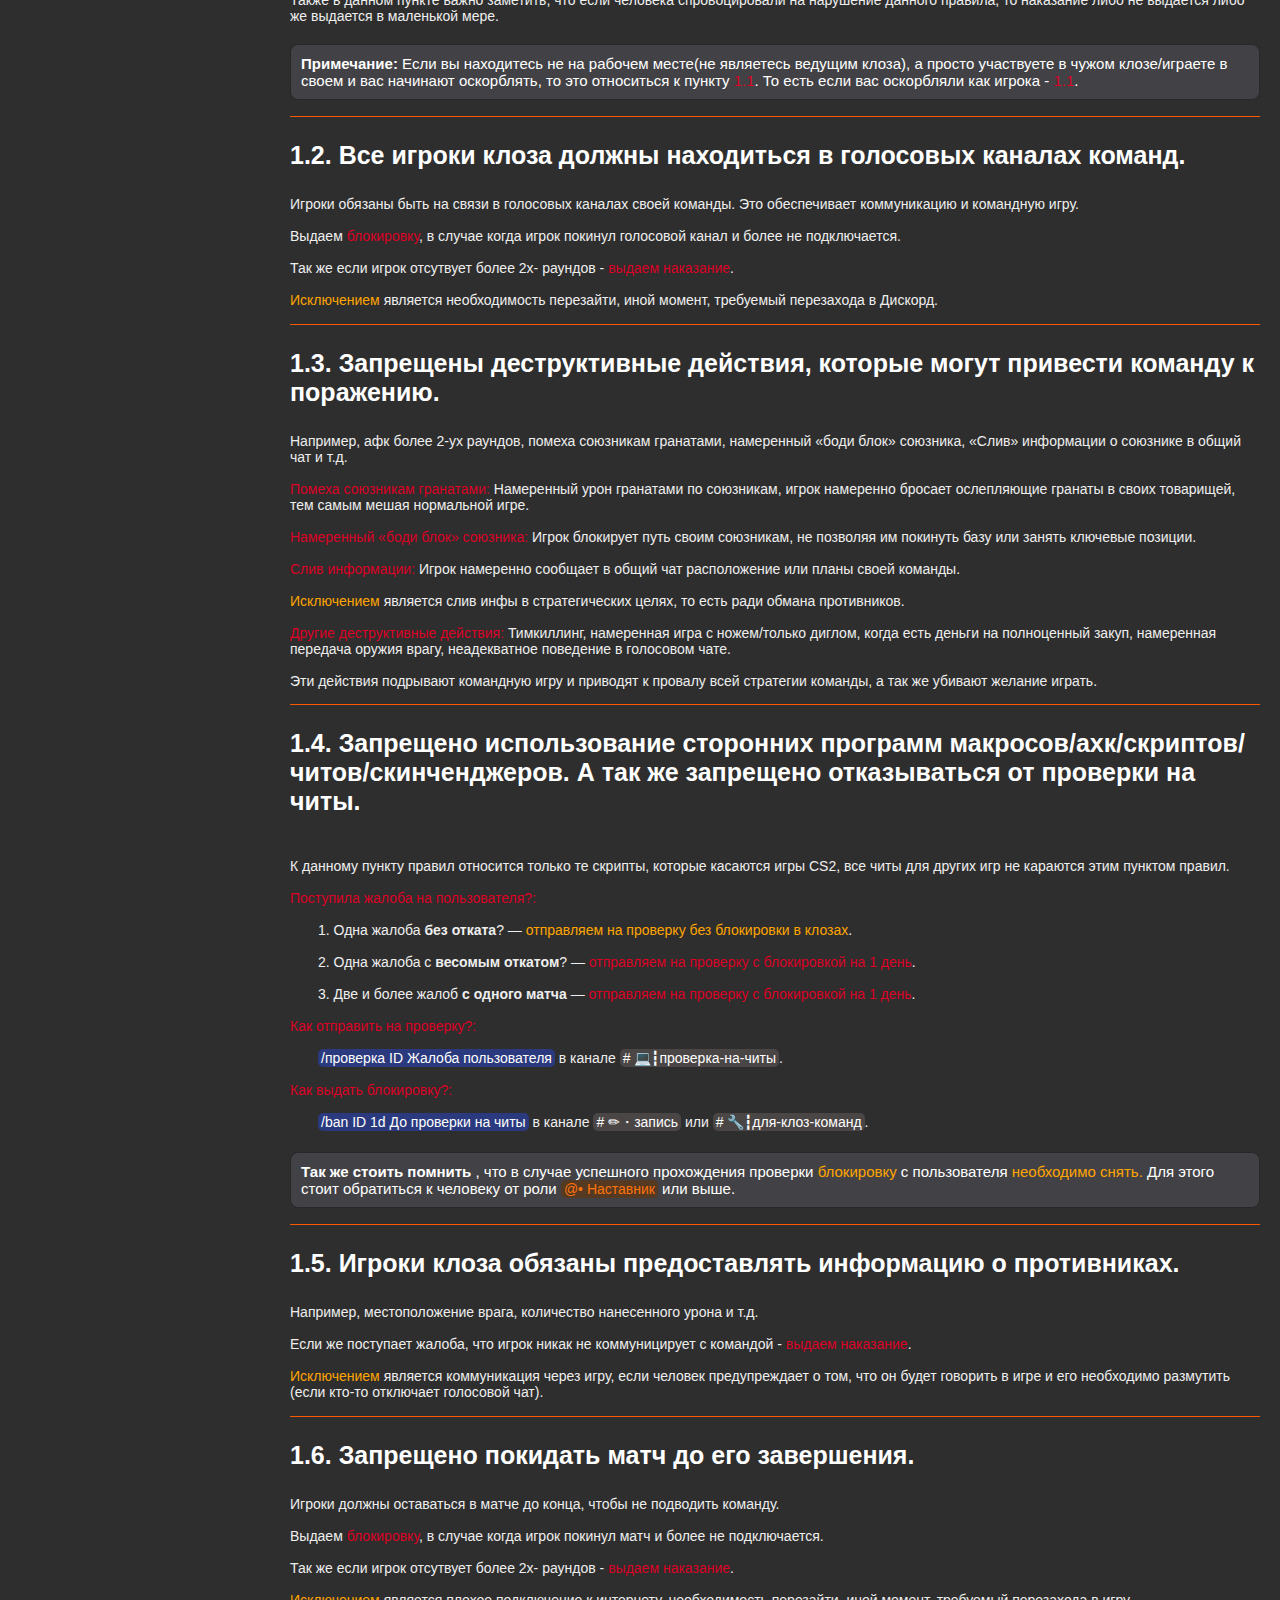
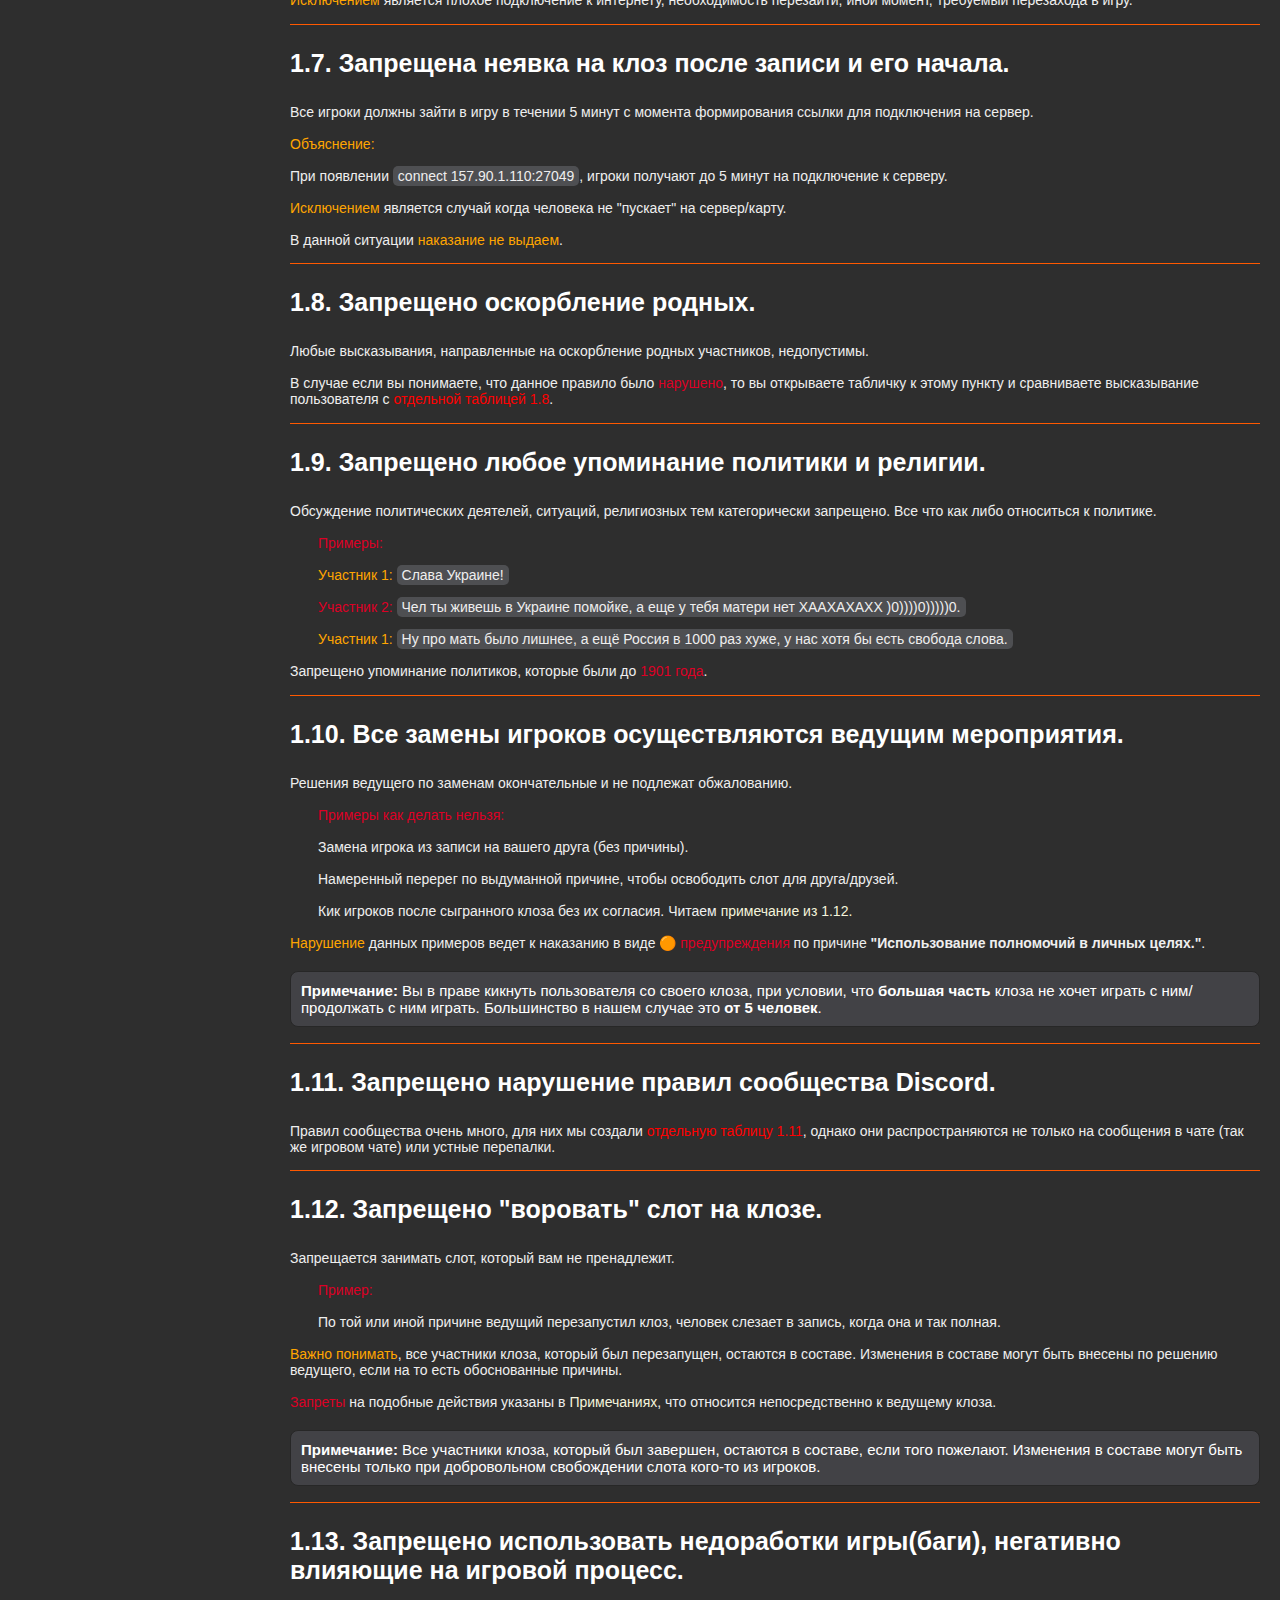
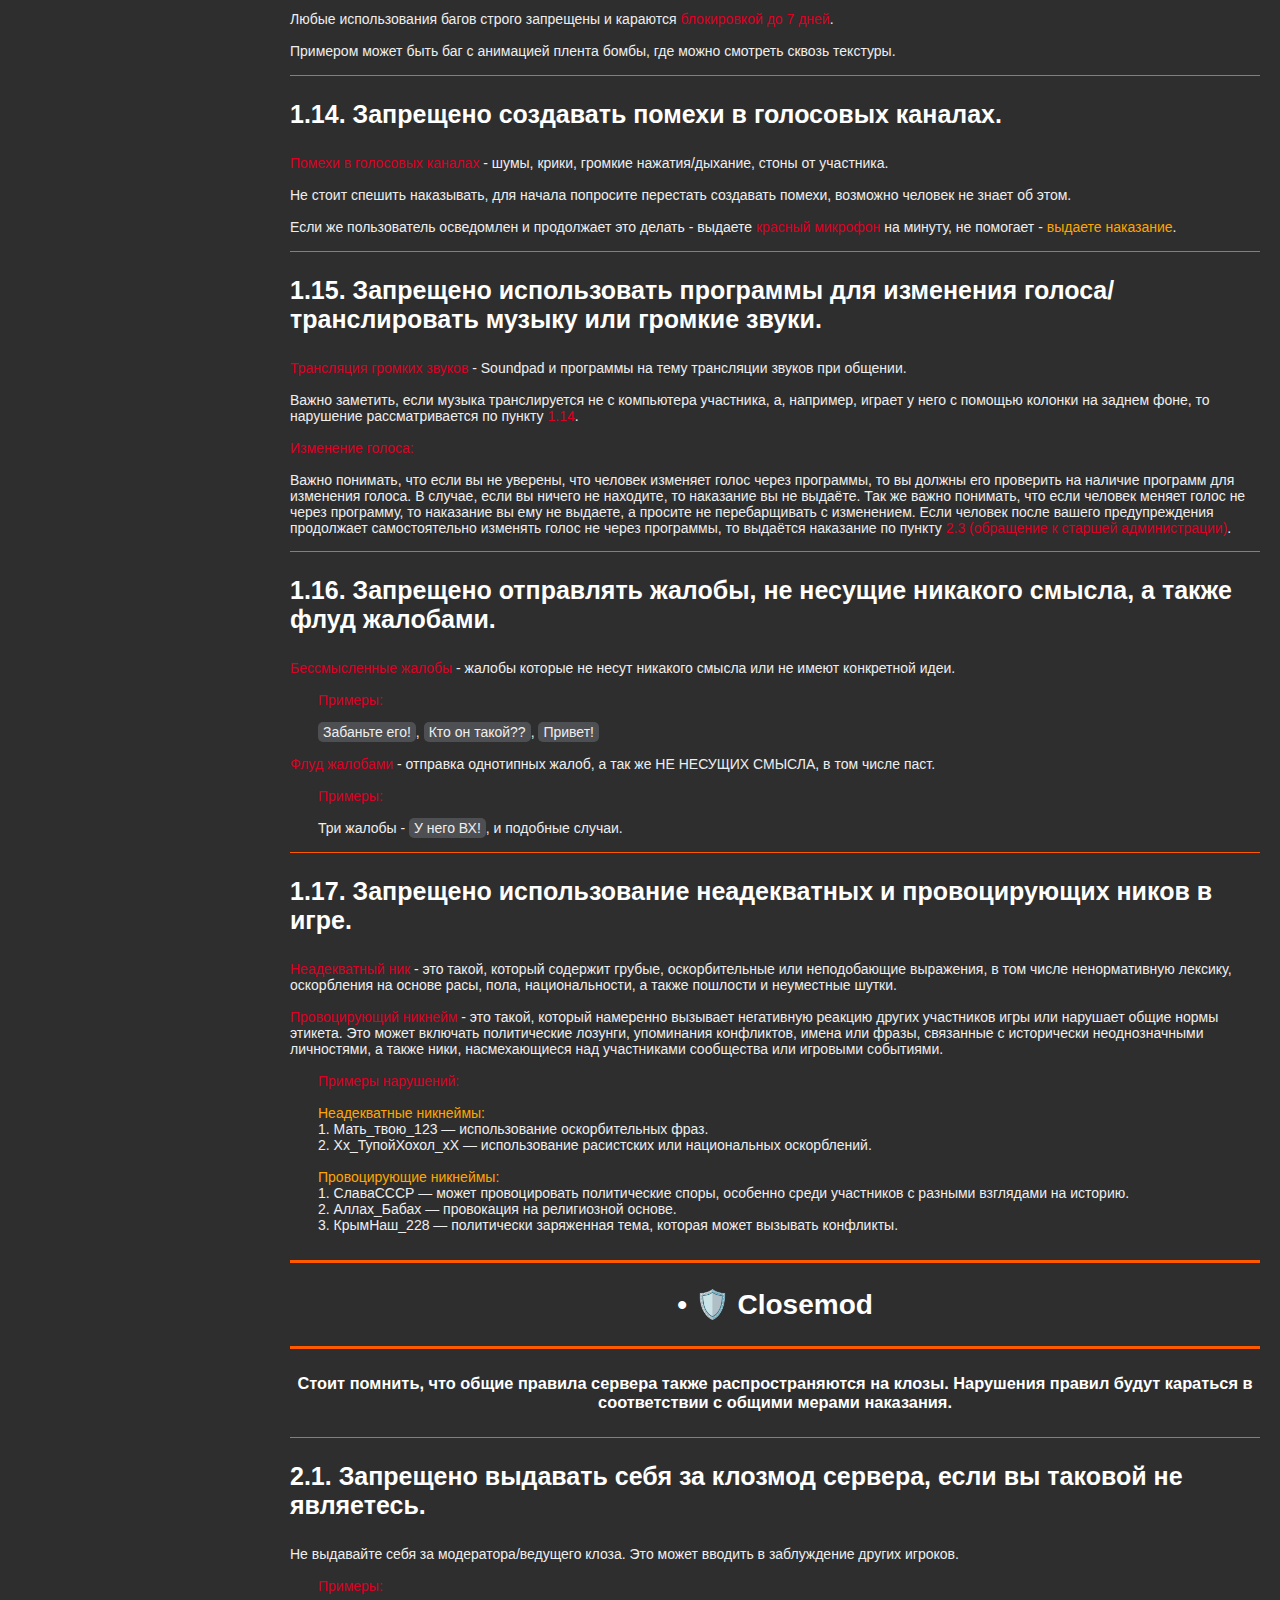
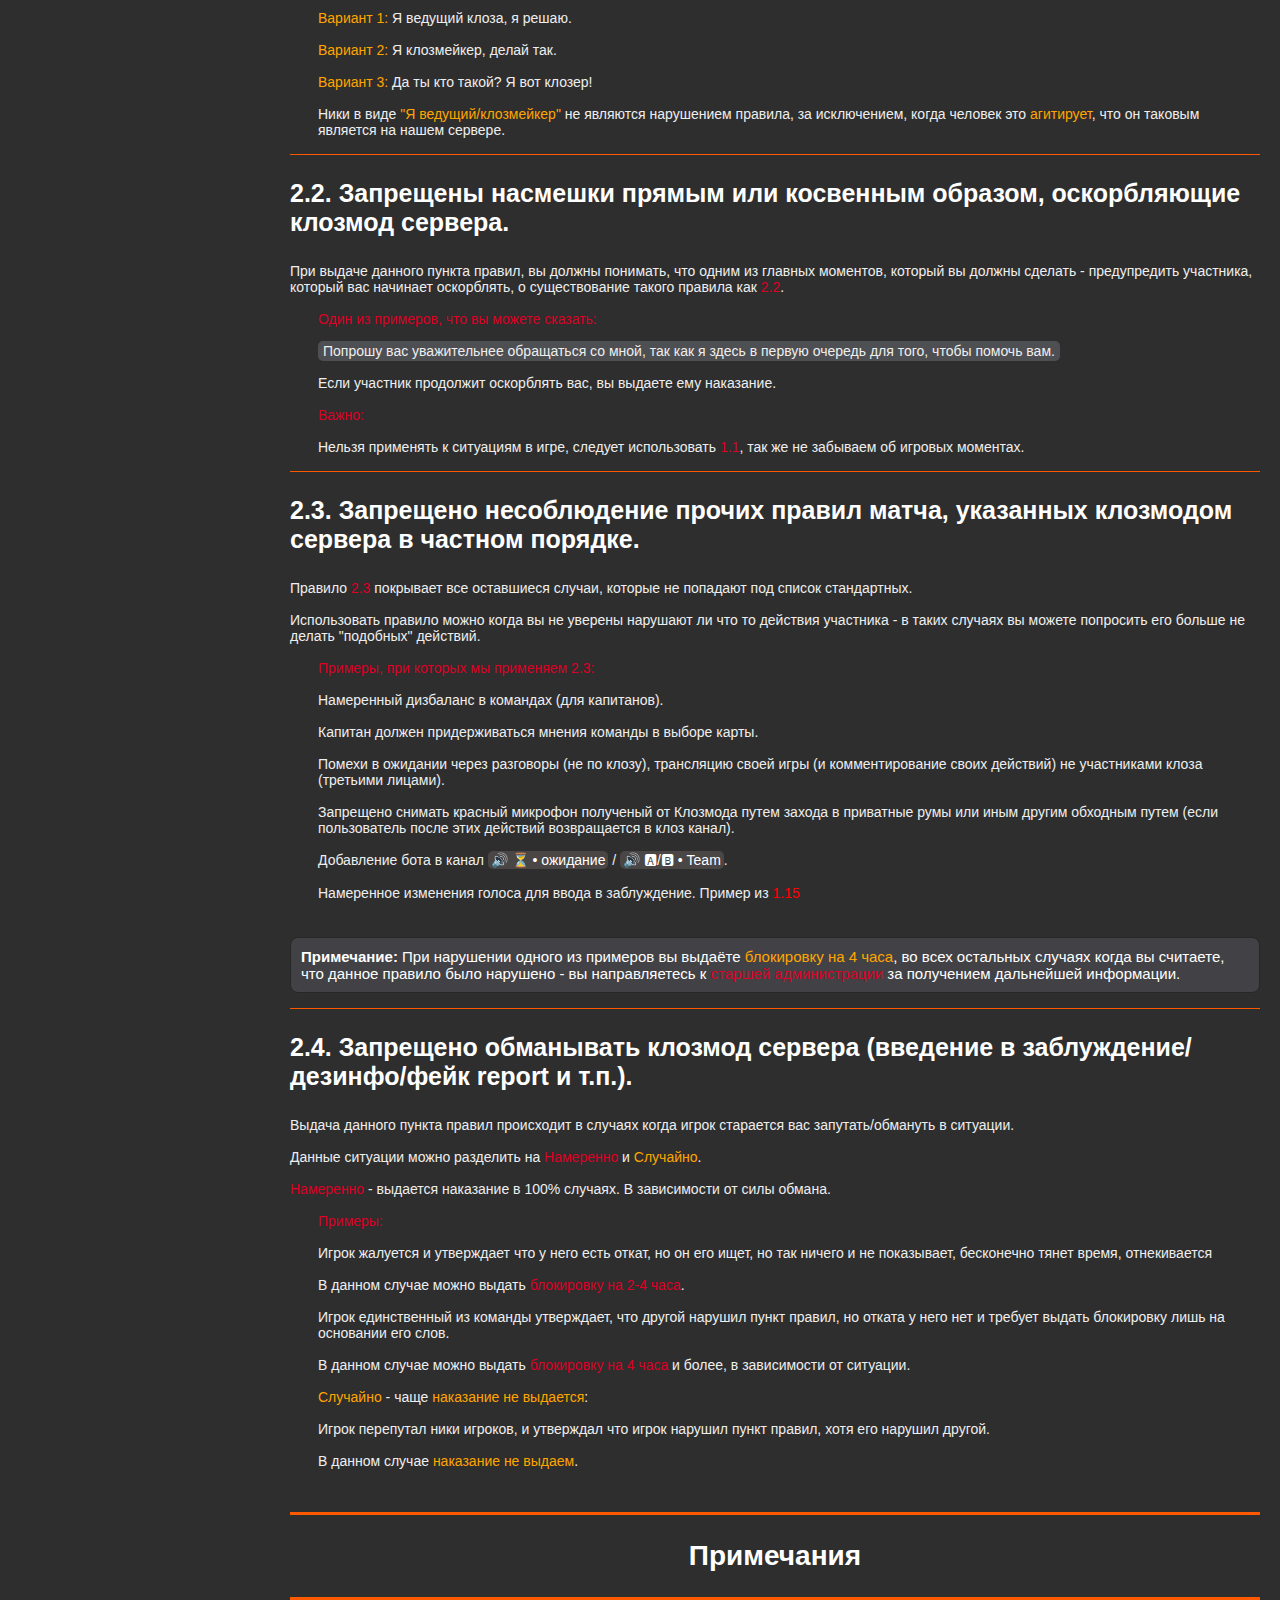
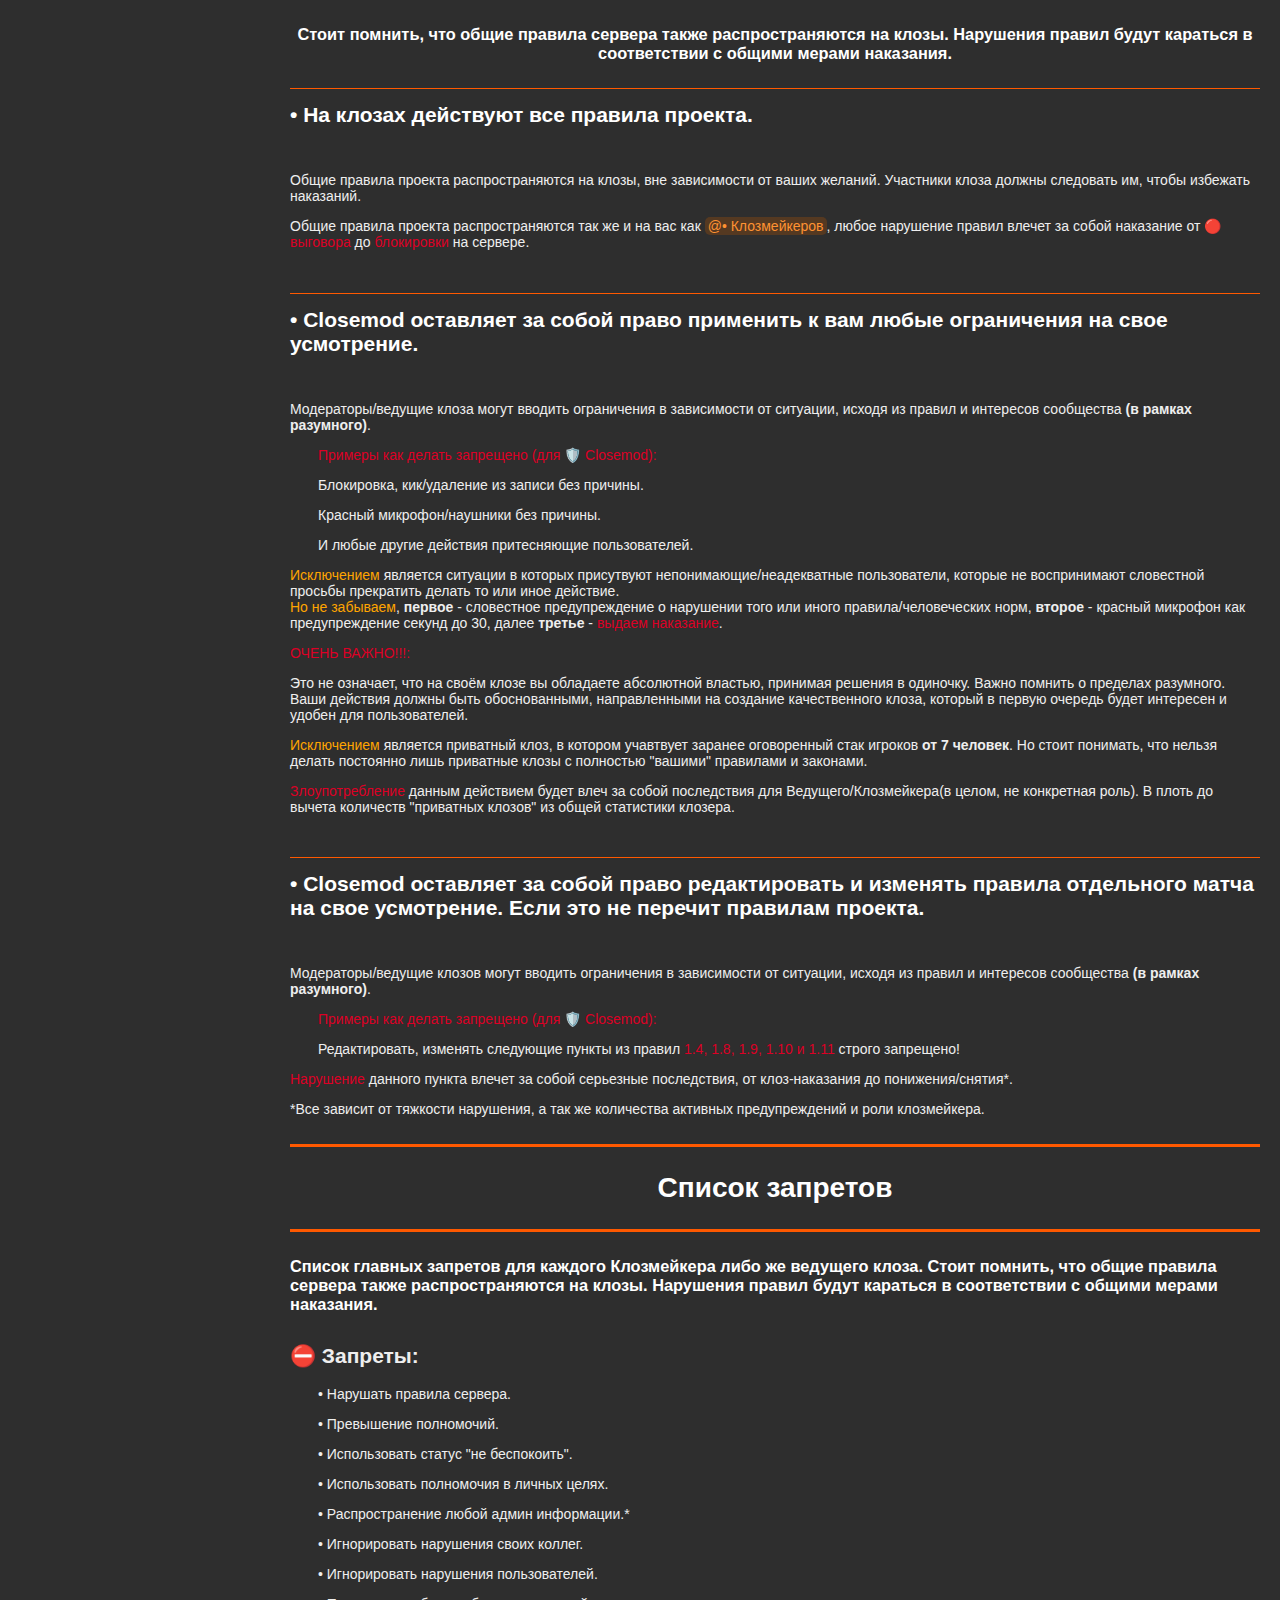
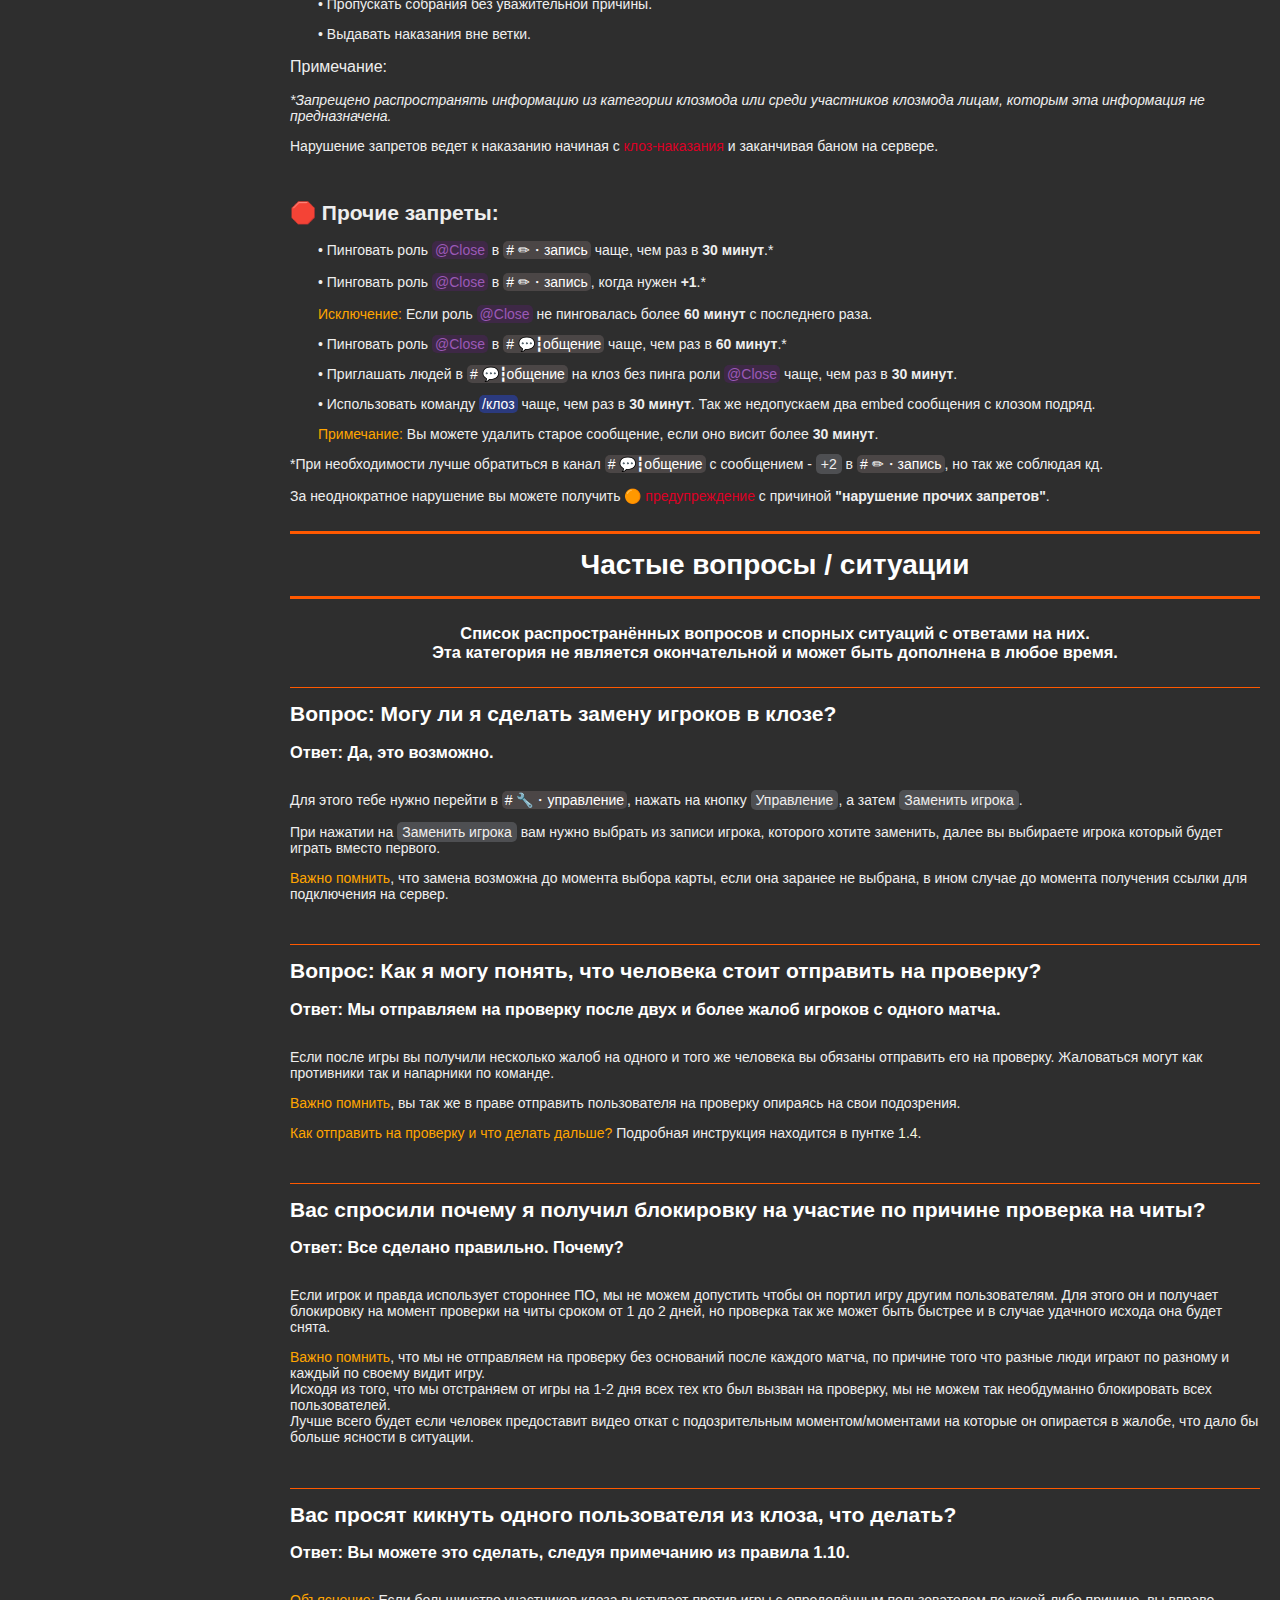
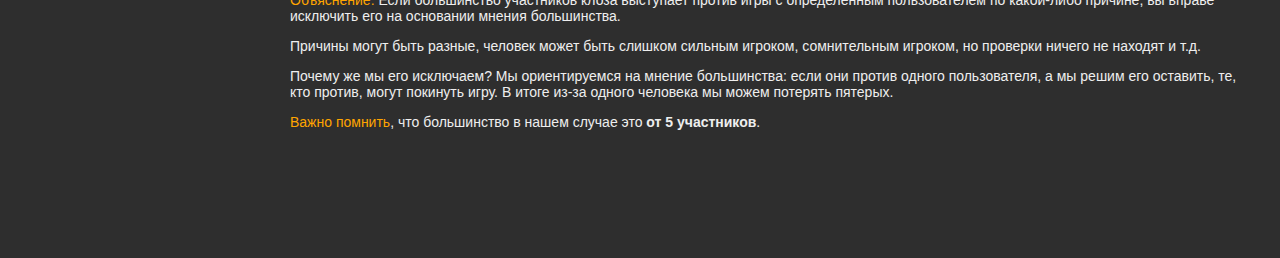
==== commit b3b58965: "Update index.html" ====
--- a/index.html
+++ b/index.html
@@ -571,5 +571,29 @@
     });
 </script>
 
+<script>
+    // Получаем элементы
+    const profileContainer = document.getElementById('profileContainer');
+    const miniProfile = document.getElementById('miniProfile');
+
+    // Функция для показа и скрытия мини-профиля
+    profileContainer.addEventListener('click', function (e) {
+        e.stopPropagation(); // Останавливаем всплытие события
+        miniProfile.style.display = miniProfile.style.display === 'block' ? 'none' : 'block';
+    });
+
+    // Закрытие мини-профиля при клике вне его области
+    document.addEventListener('click', function () {
+        if (miniProfile.style.display === 'block') {
+            miniProfile.style.display = 'none';
+        }
+    });
+
+    // Предотвращение закрытия мини-профиля при клике внутри него
+    miniProfile.addEventListener('click', function (e) {
+        e.stopPropagation();
+    });
+</script>
+
 </body>
 </html>
--- a/styles/styles.css
+++ b/styles/styles.css
@@ -8,6 +8,11 @@
     flex-direction: column; /* Выстраивает элементы по колонке */
     min-height: 100vh; /* Устанавливает минимальную высоту для body */
 }
+
+* {
+    outline: 4px solid green limportant;
+}
+
 
  /* Нижняя навигация */
  .top-nav {
@@ -445,7 +450,63 @@
     color: rgb(255, 255, 255);
 }
 
-
+a {
+    text-decoration: none;
+}
+
+.role-rukovod-mini-profile {
+    color: white;
+    background-color: #2e2e2e;
+    font-size: 12px;
+    padding: 3px 10px;
+    border-radius: 5px;
+}
+
+.role-closemod-mini-profile {
+    color: white;
+    background-color: #2e2e2e;
+    font-size: 12px;
+    padding: 3px 10px;
+    border-radius: 5px;
+}
+
+.profile-container {
+    position: relative; /* Устанавливает относительное позиционирование, чтобы дочерние элементы с абсолютным позиционированием (например, мини-профиль) позиционировались относительно этого элемента */
+    display: block; /* Изменяем с inline-block на block */
+    width: 100%; /* Занимаем всю ширину родительского элемента */
+    text-align: center; /* Центрируем текст внутри контейнера */
+    margin: 20px 0; /* Добавляем отступы сверху и снизу для визуального разделения */
+}
+
+.mini-profile {
+    display: none; /* Скрывает мини-профиль по умолчанию */
+    position: absolute; /* Позволяет позиционировать элемент относительно ближайшего родителя с относительным позиционированием (в данном случае .profile-container) */
+    top: 30px; /* Устанавливает расстояние от верхней части родительского элемента (30 пикселей вниз) */
+    left: 50%; /* Центрируем мини-профиль по горизонтали */
+    transform: translateX(-50%); /* Смещаем его назад на половину ширины */
+    width: 200px; /* Устанавливает фиксированную ширину для мини-профиля */
+    padding: 20px; /* Добавляет внутренние отступы вокруг содержимого мини-профиля */
+    background-color: #333; /* Устанавливает темно-серый фон для мини-профиля */
+    color: #fff; /* Устанавливает белый цвет текста внутри мини-профиля */
+    border-radius: 10px; /* Закругляет углы мини-профиля */
+    box-shadow: 0 4px 8px rgba(0, 0, 0, 0.2);
+    z-index: 1000; /* Устанавливает уровень наложения, чтобы мини-профиль отображался поверх других элементов */
+    /* Новые стили для обводки */
+    border: 3px solid #3f3f3f; /* Устанавливает толщину и цвет обводки (более тёмный, чем фон) */
+}
+
+.profile-container:hover .mini-profile {
+    display: block; /* Показывает мини-профиль при наведении курсора на элемент .profile-container */
+}
+
+.mini-profile img {
+    border-radius: 50%; /* Закругляет изображение в мини-профиле, создавая эффект круглой фотографии */
+    margin-bottom: 5px; /* Добавляет отступ снизу от изображения, создавая пространство между изображением и текстом */
+}
+
+.mini-profile p {
+    margin: 5px 0; /* Устанавливает вертикальные отступы для абзацев внутри мини-профиля */
+}
 
 /* Медиа-запросы для мобильных устройств */
 @media screen and (max-width: 768px) {
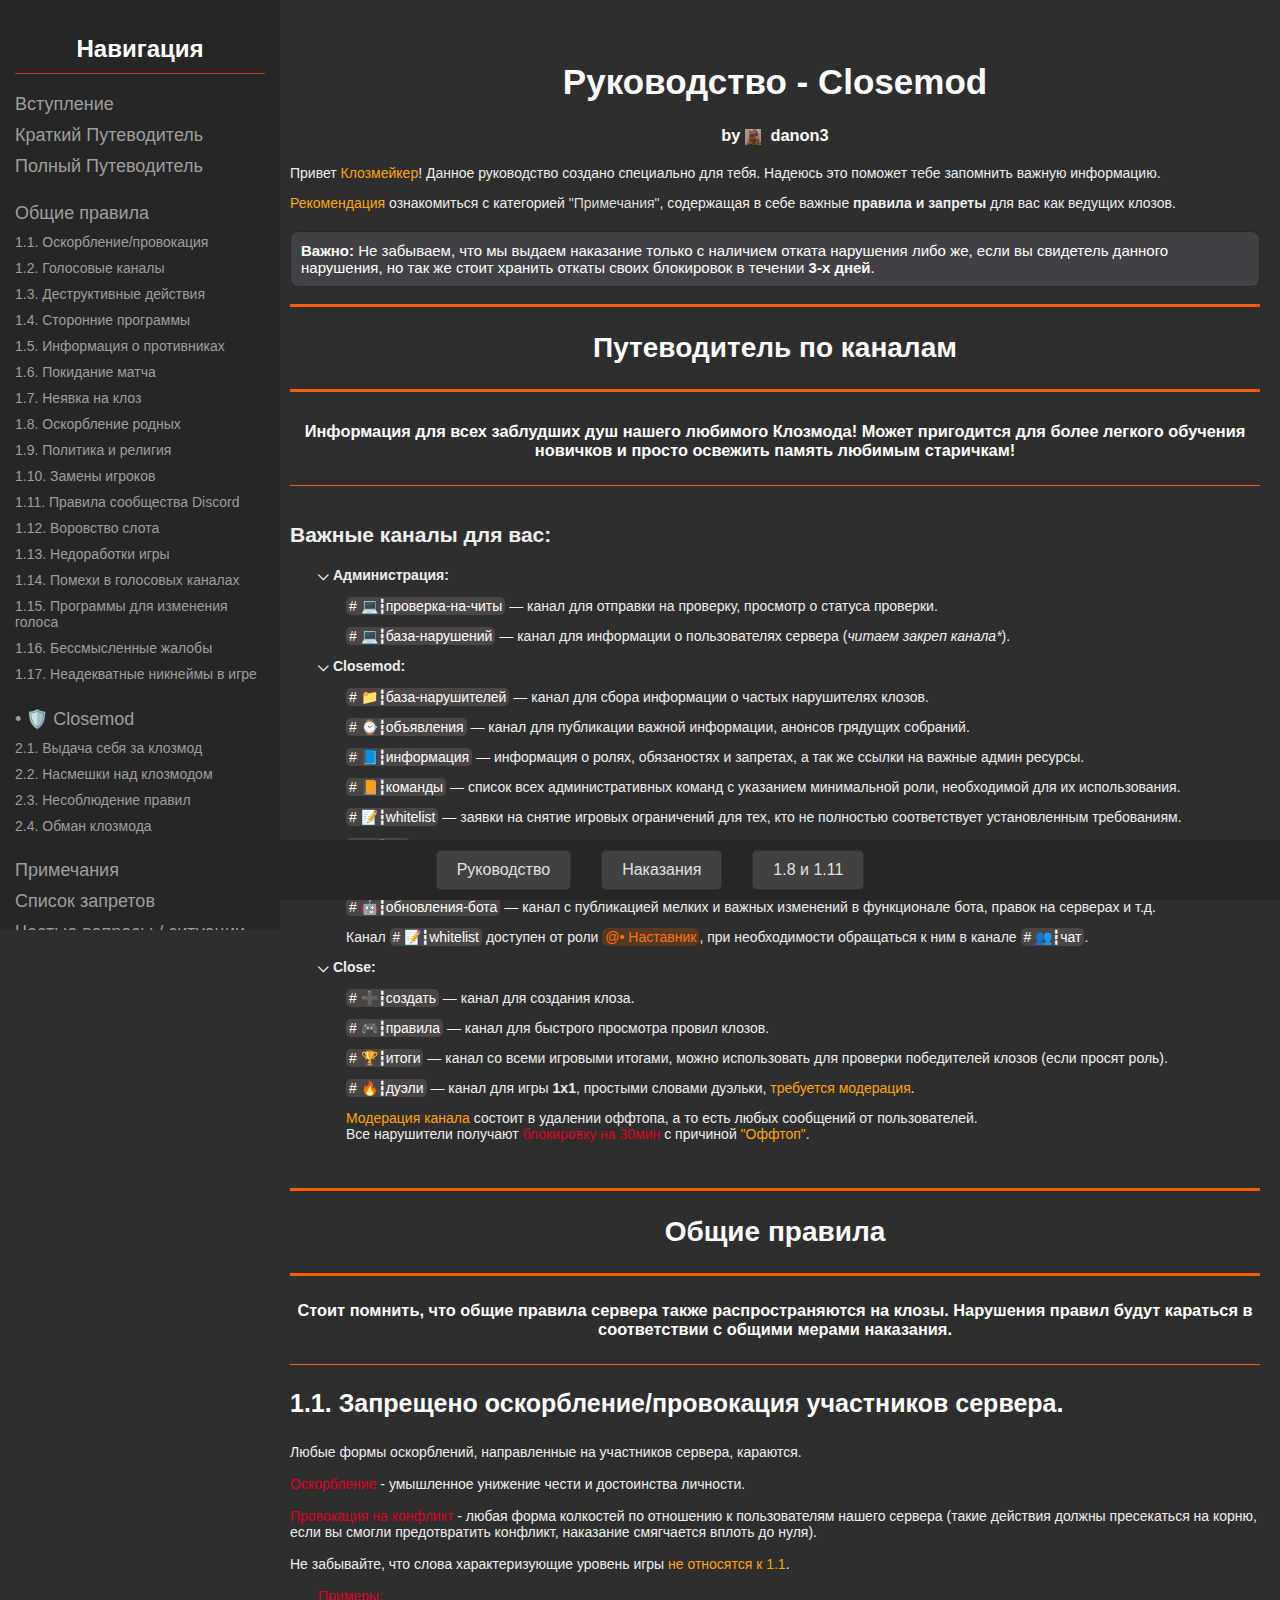
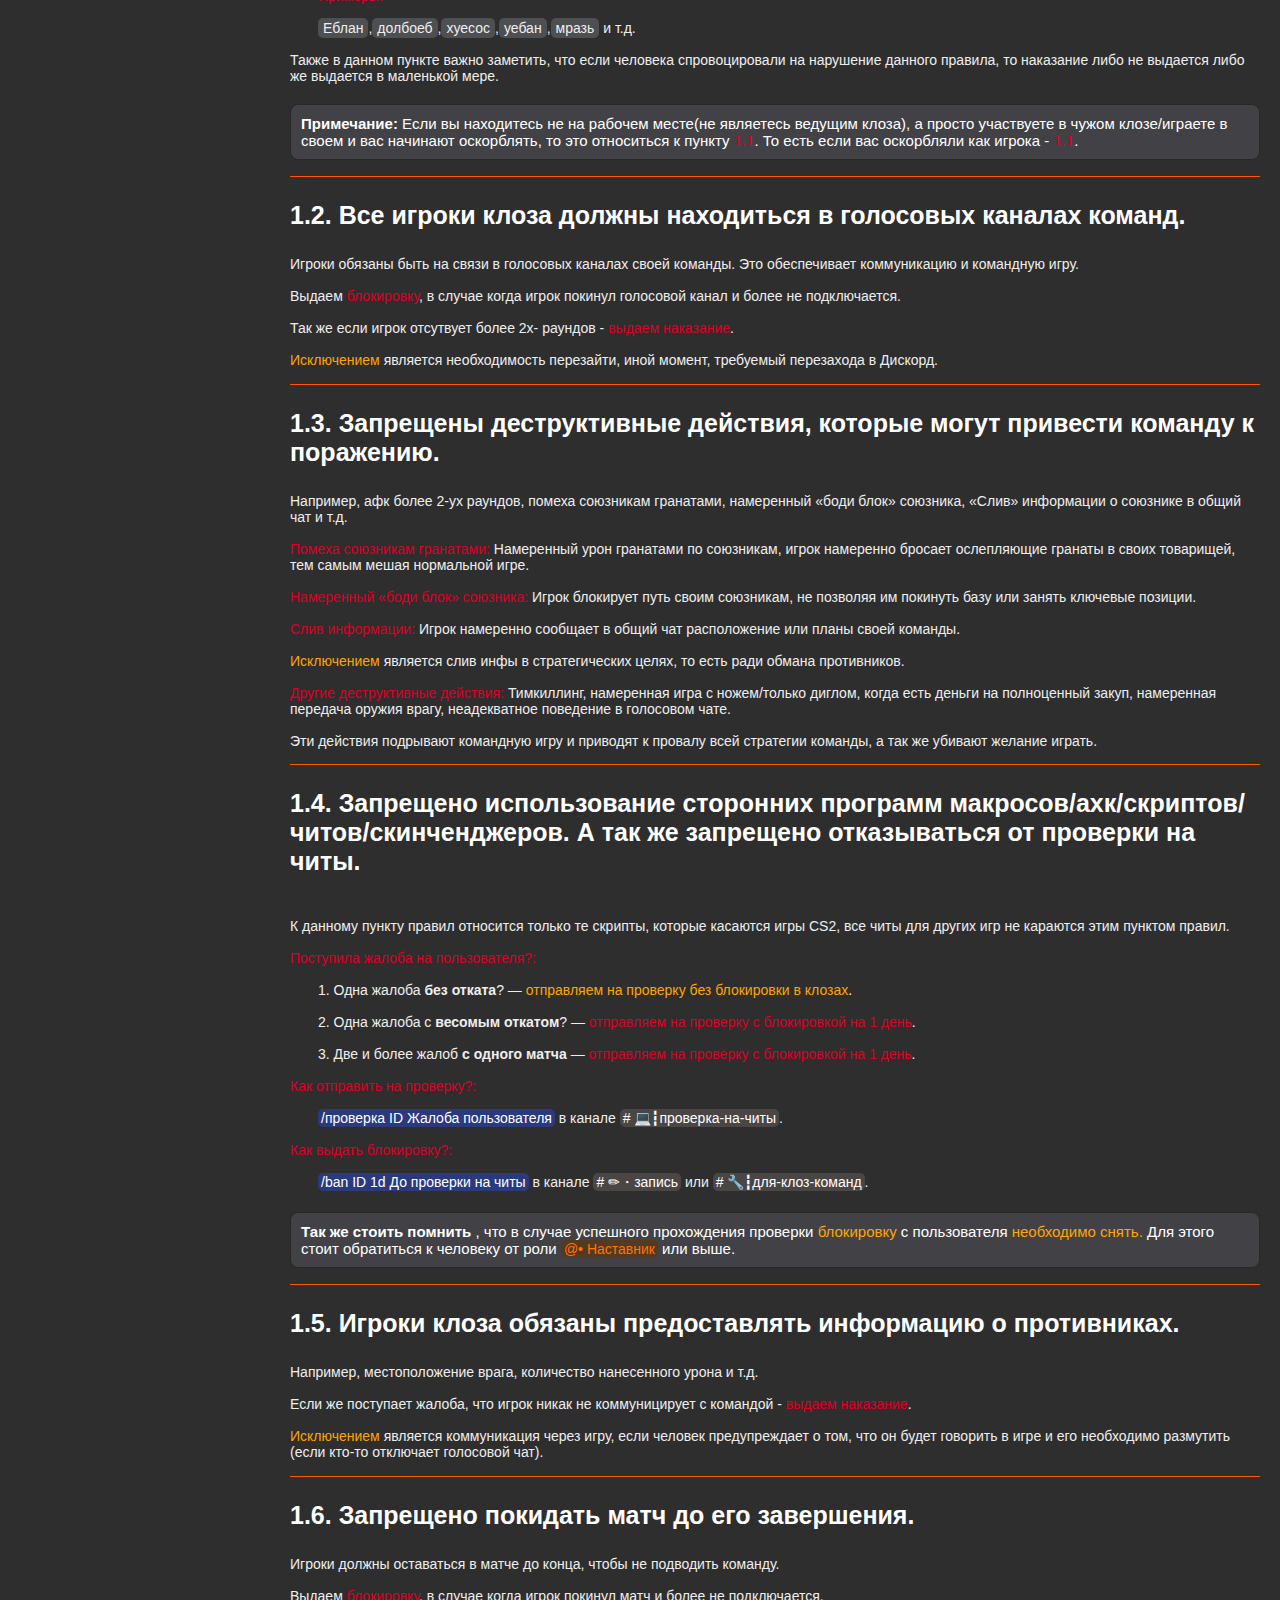
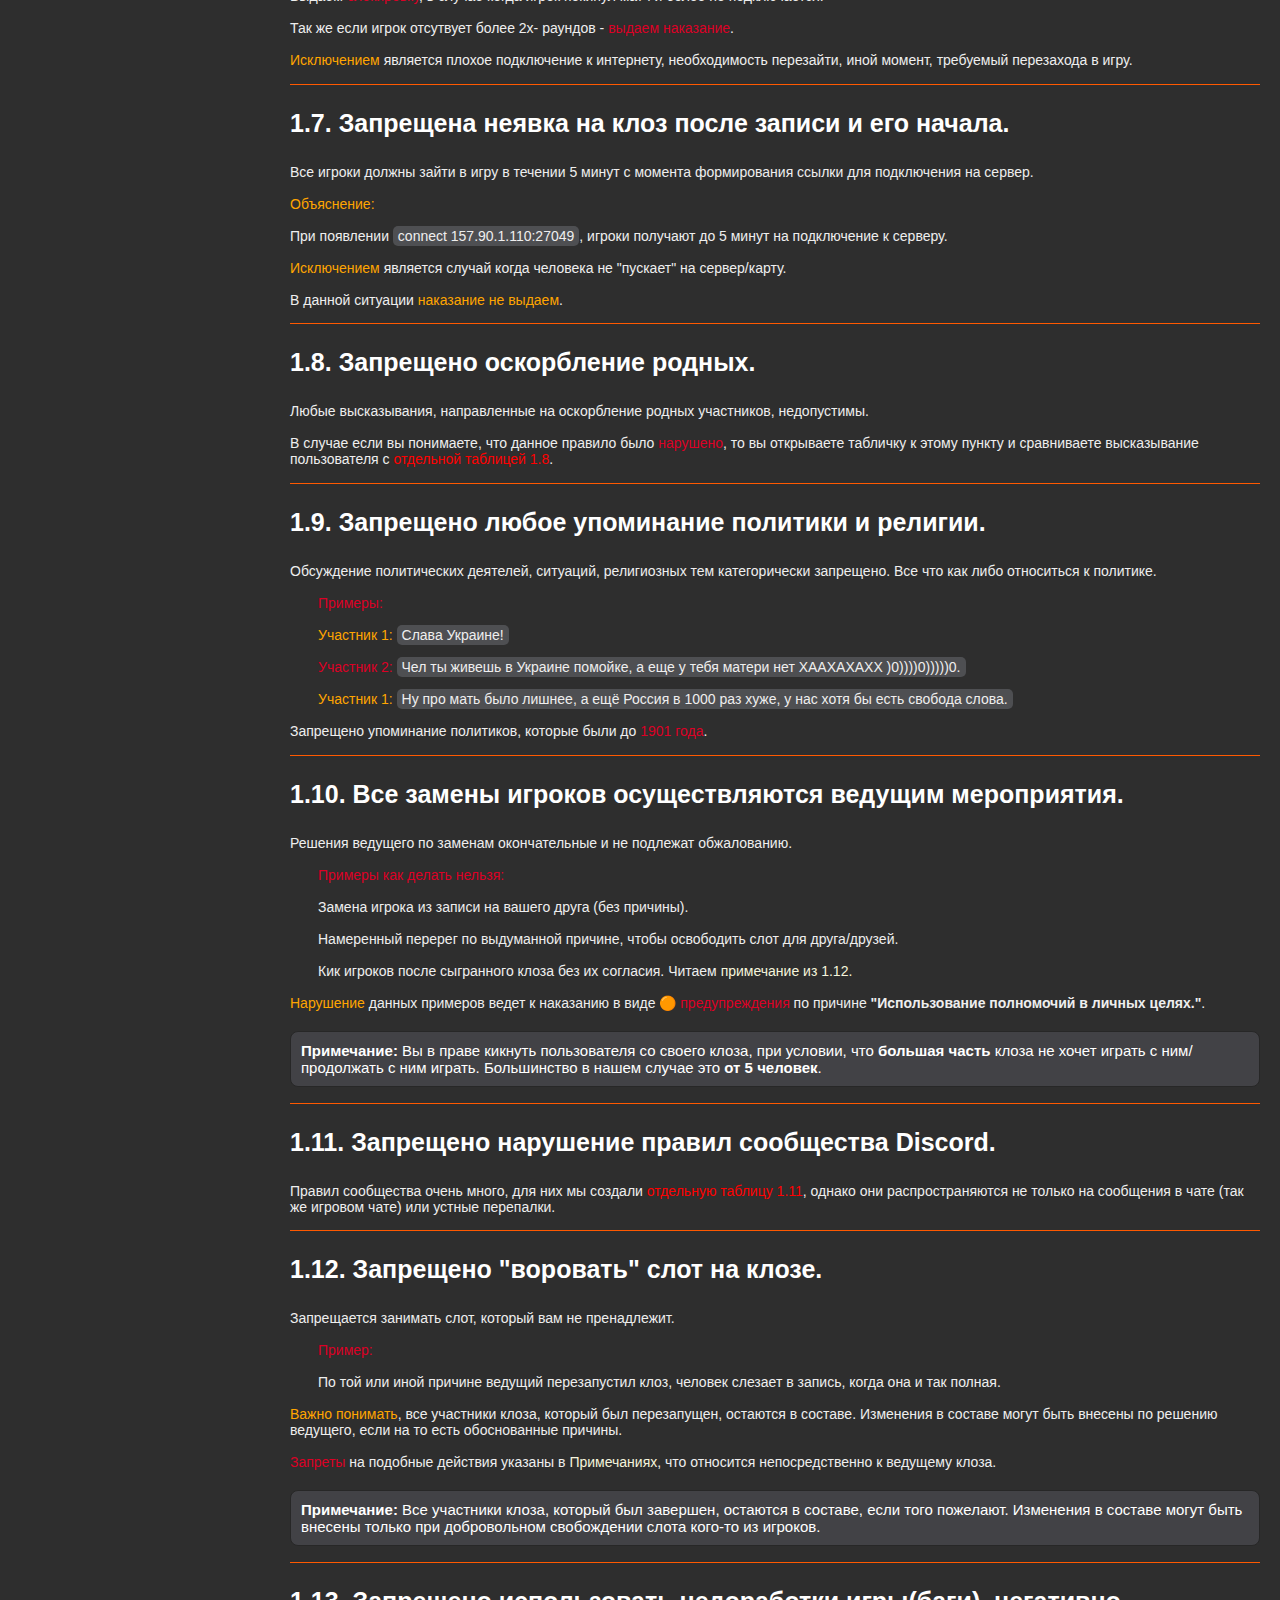
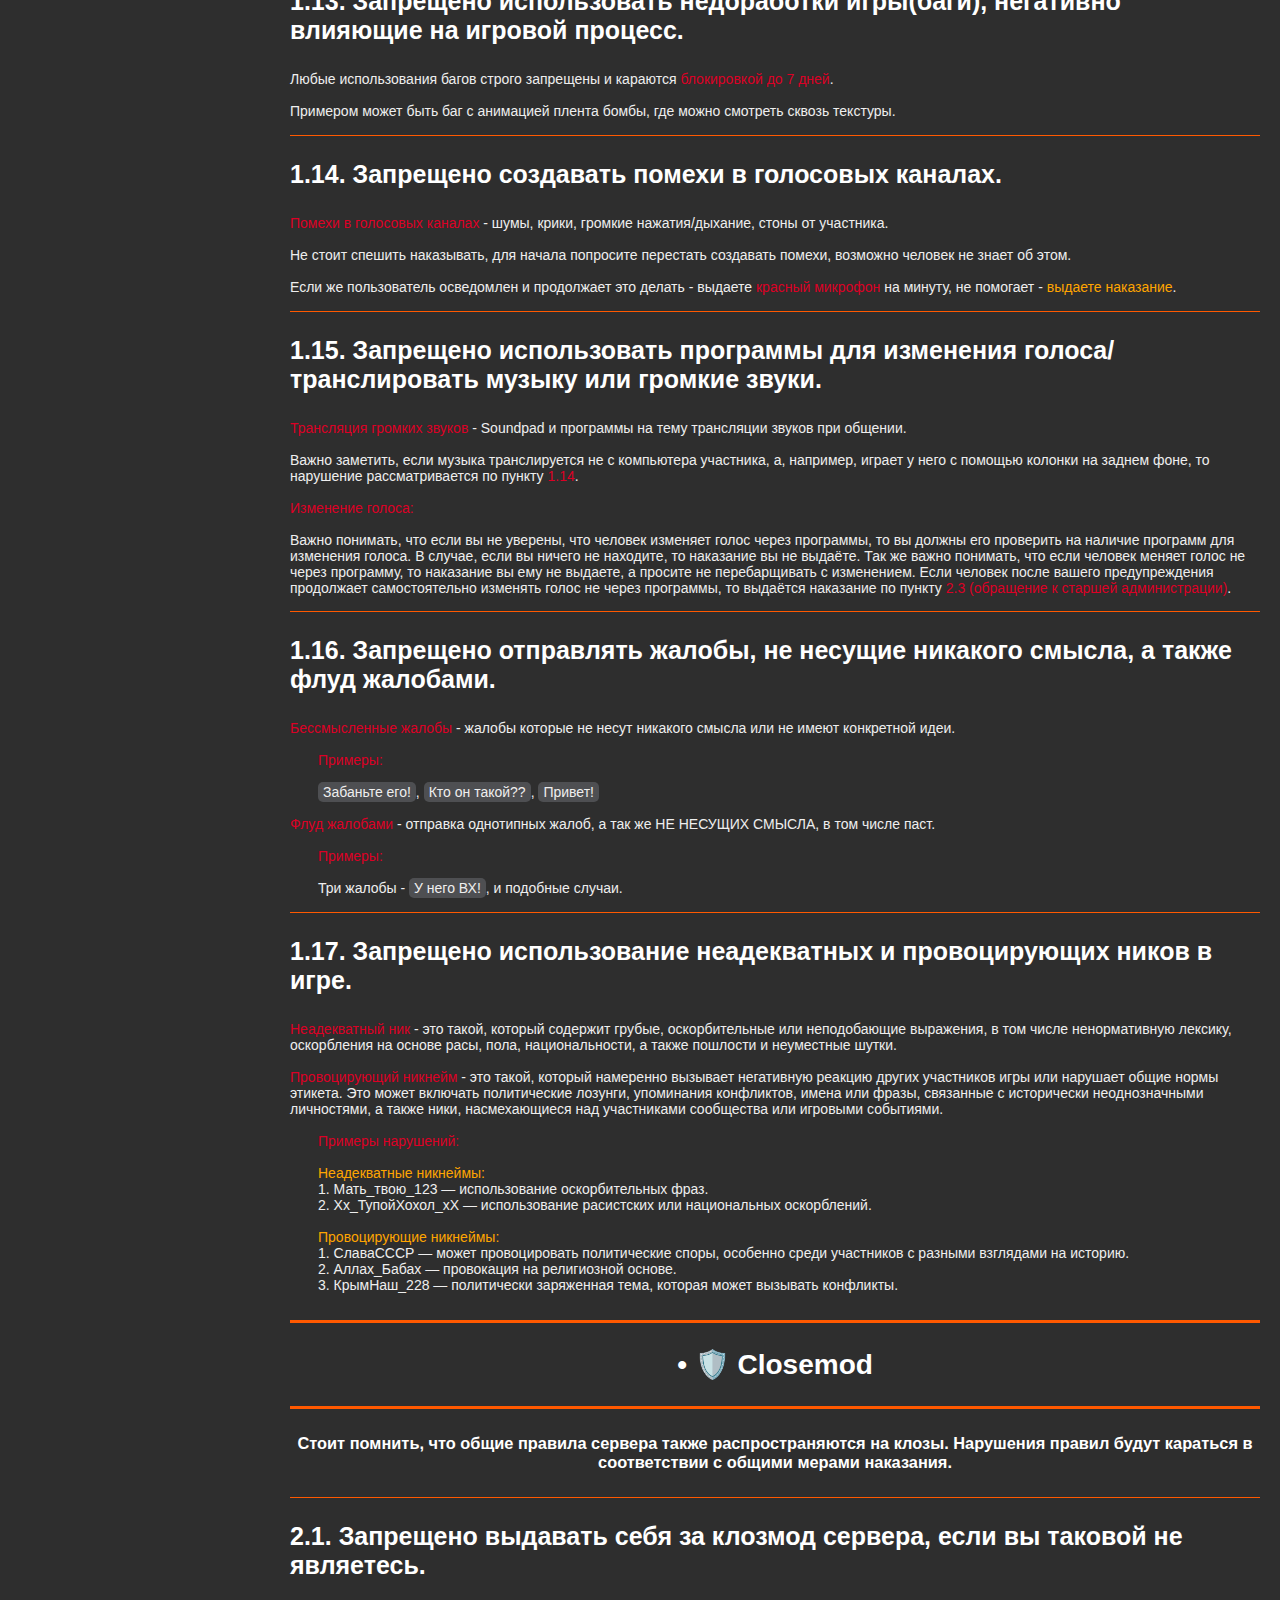
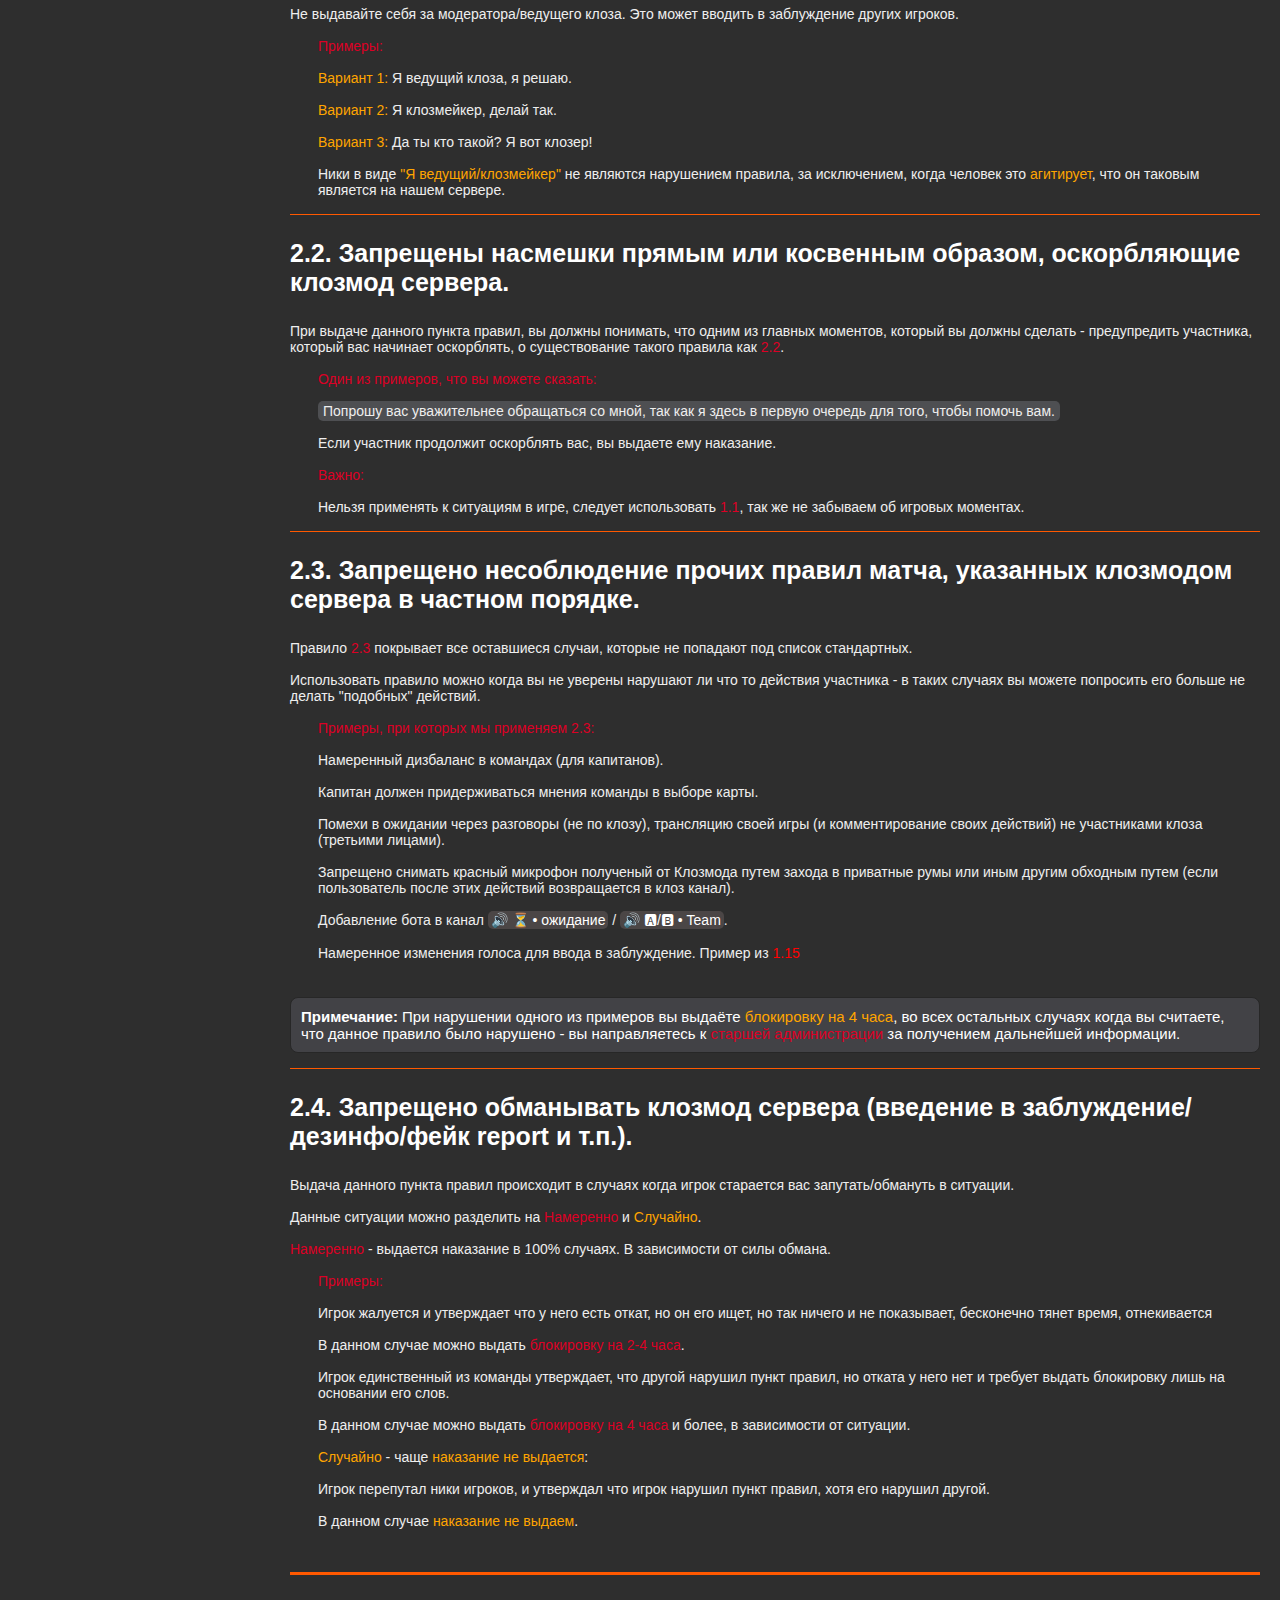
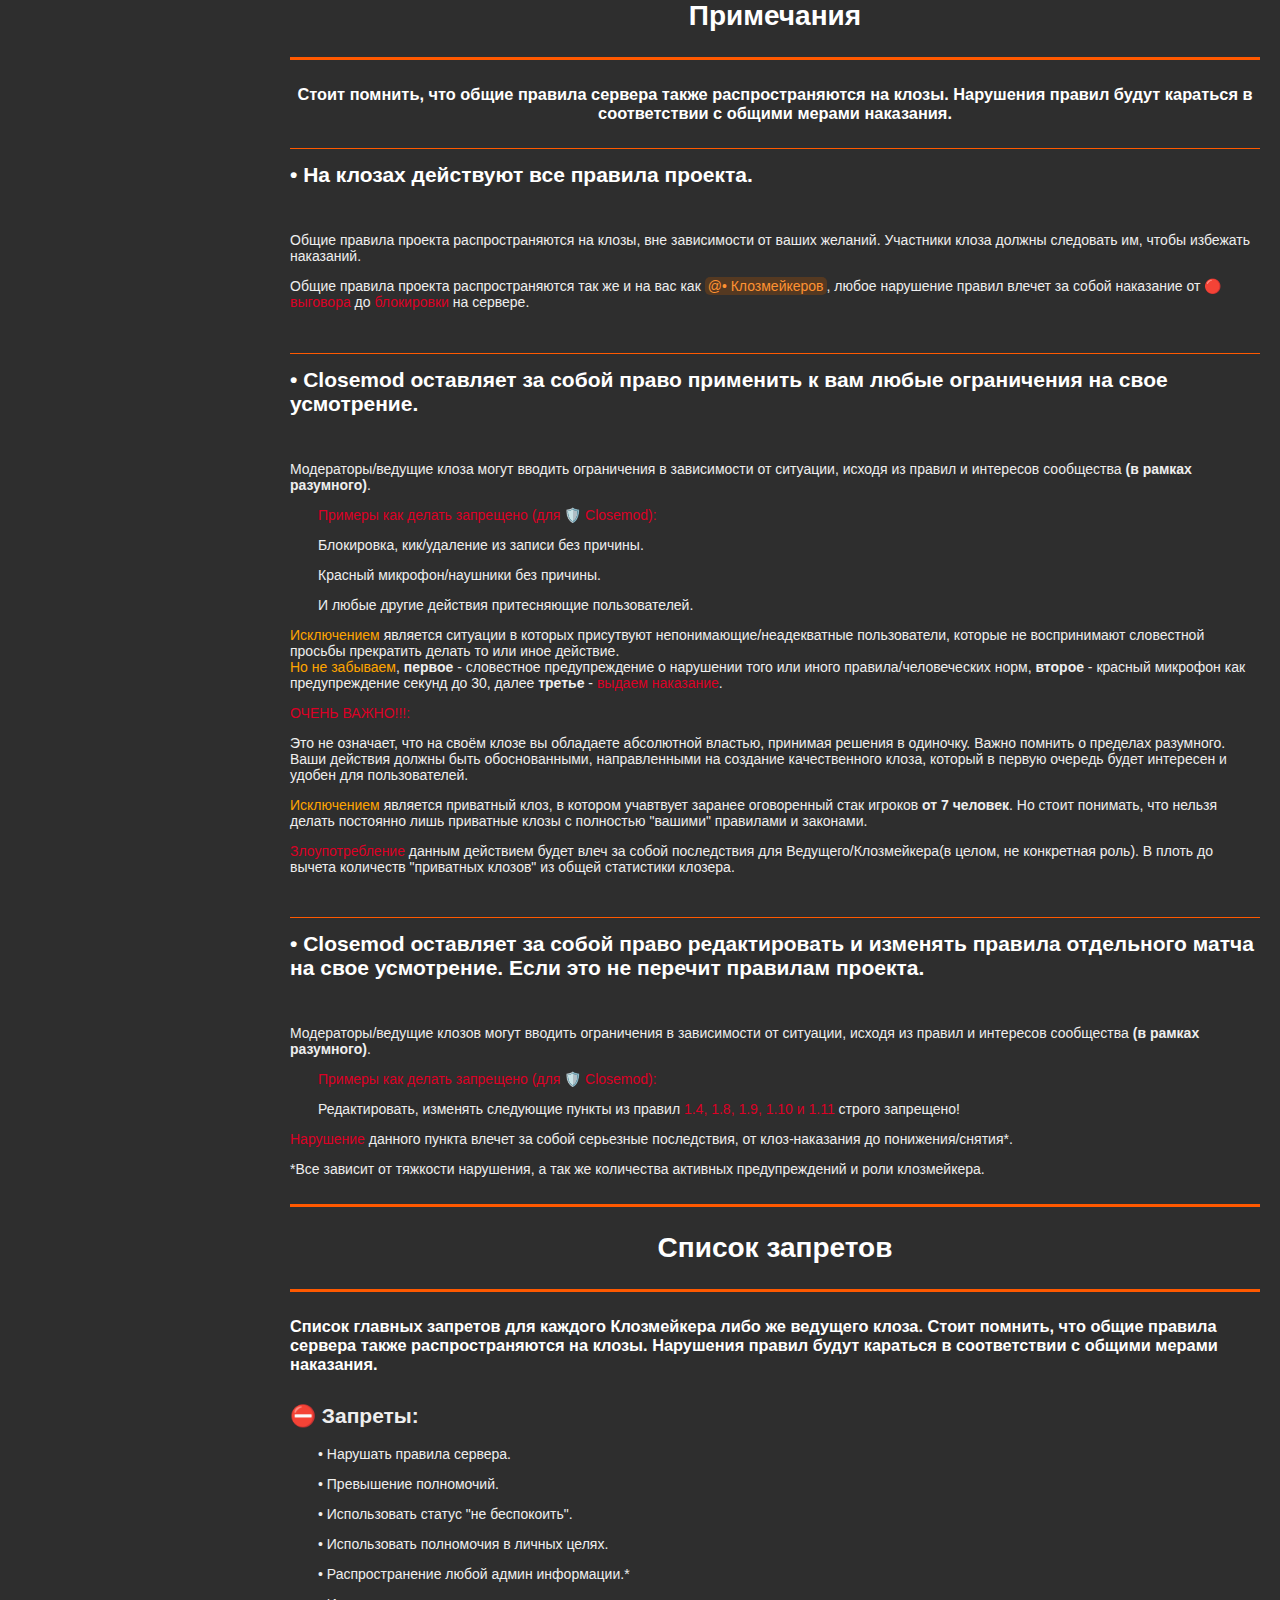
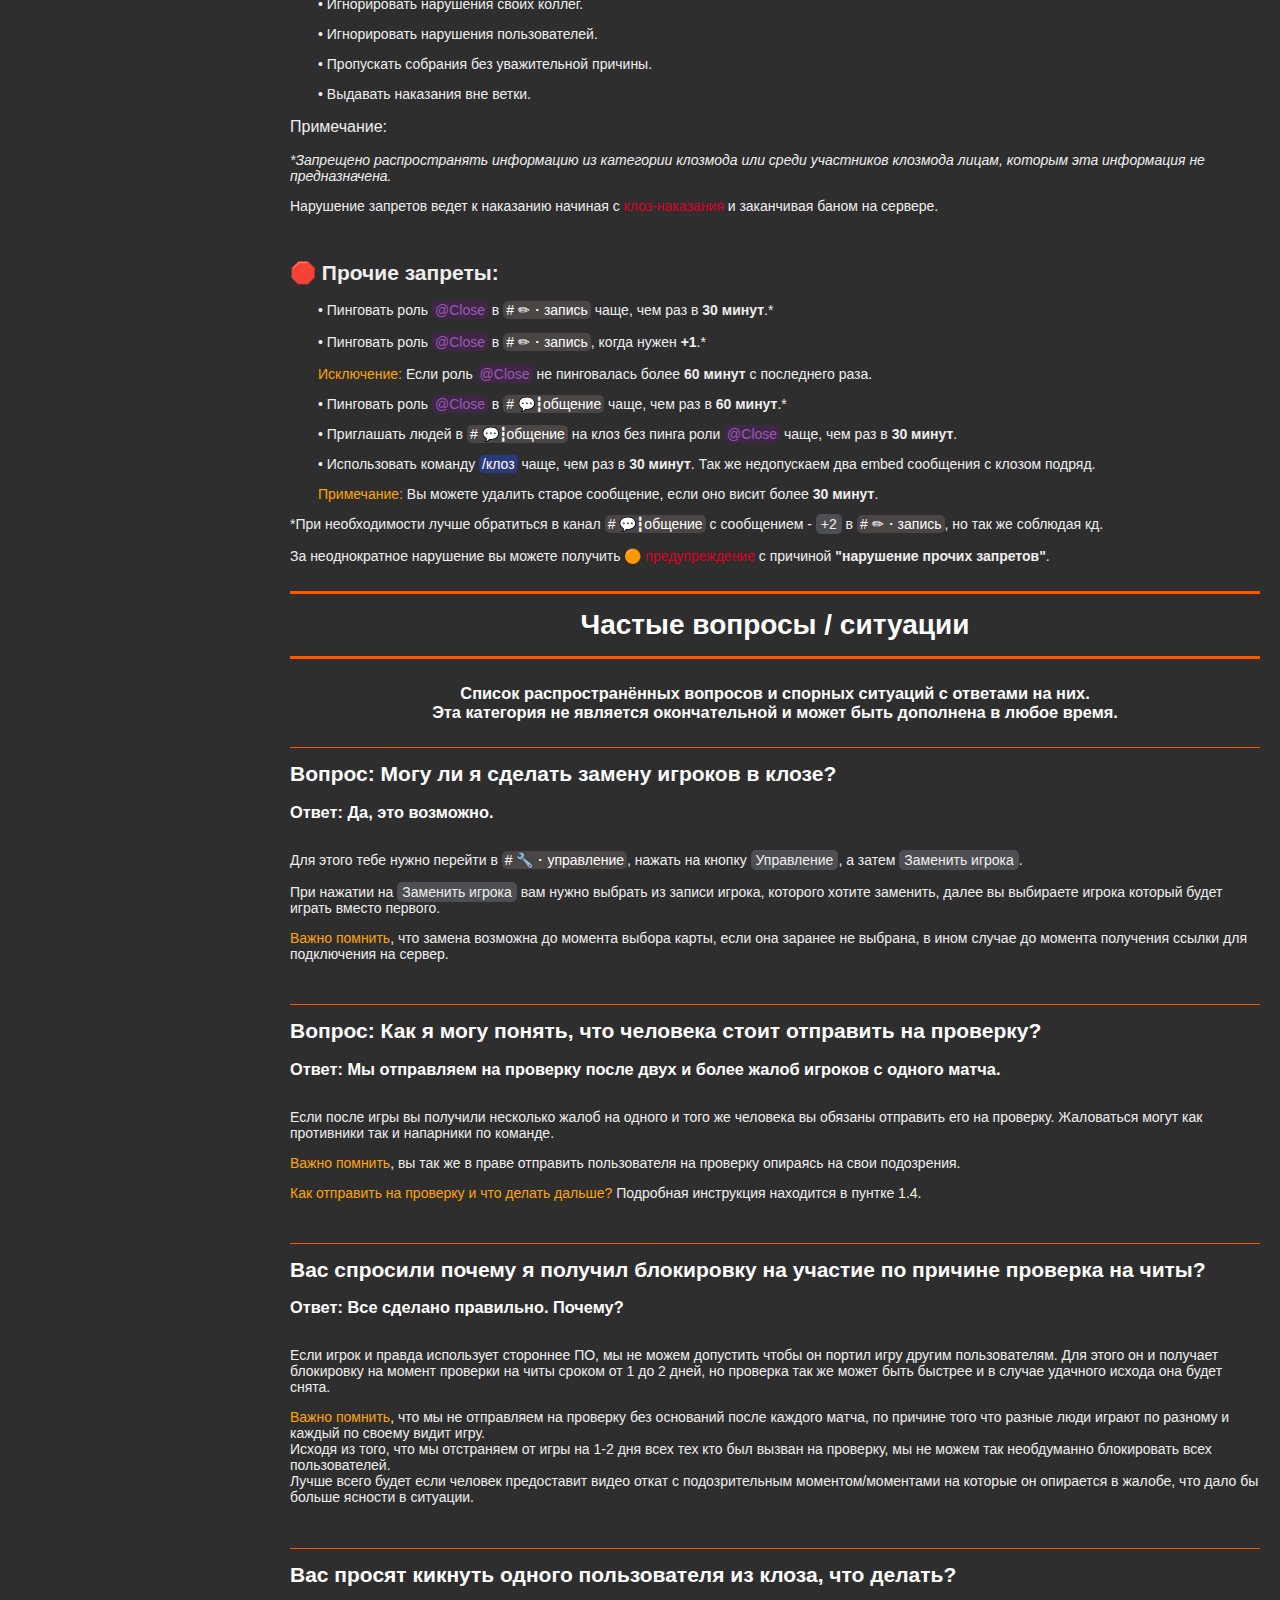
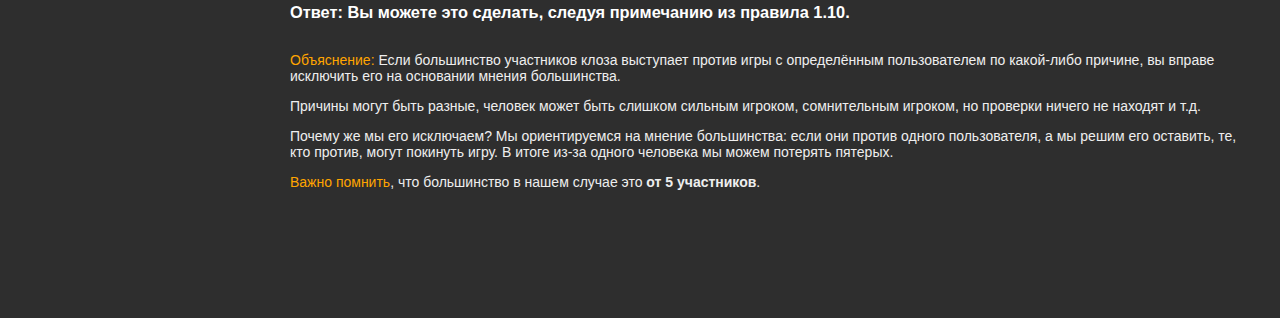
==== commit dcd5b648: "Update index.html" ====
--- a/index.html
+++ b/index.html
@@ -116,6 +116,8 @@
                             <p><span class="bg-color-channels"> # 📘┇информация</span> — информация о ролях, обязаностях и запретах, а так же ссылки на важные админ ресурсы.</p>
                             <p><span class="bg-color-channels"> # 📙┇команды</span> — список всех административных команд с указанием минимальной роли, необходимой для их использования.</p>
                             <p><span class="bg-color-channels"> # 📝┇whitelist</span> — заявки на снятие игровых ограничений для тех, кто не полностью соответствует установленным требованиям.</p>
+                            <p><span class="bg-color-channels"> # 👥┇чат</span> — чат для общения, обсуждения, помощи и т.д.</p>
+                            <p><span class="bg-color-channels"> ╰ Важные сообщения</span> — ветка в которой собрана важная информация, изменения и т.д <b>(рекомендуется проверять)</b>.</p>
                             <p><span class="bg-color-channels"> # 🤖┇обновления-бота</span> — канал с публикацией мелких и важных изменений в функционале бота, правок на серверах и т.д.</p>
                             <p>Канал <span class="bg-color-channels"> # 📝┇whitelist</span> доступен от роли <span class="bg-color-nastavnik">@• Наставник</span>, при необходимости обращаться к ним в канале <span class="bg-color-channels"> # 👥┇чат</span>.</p>
                             <!--
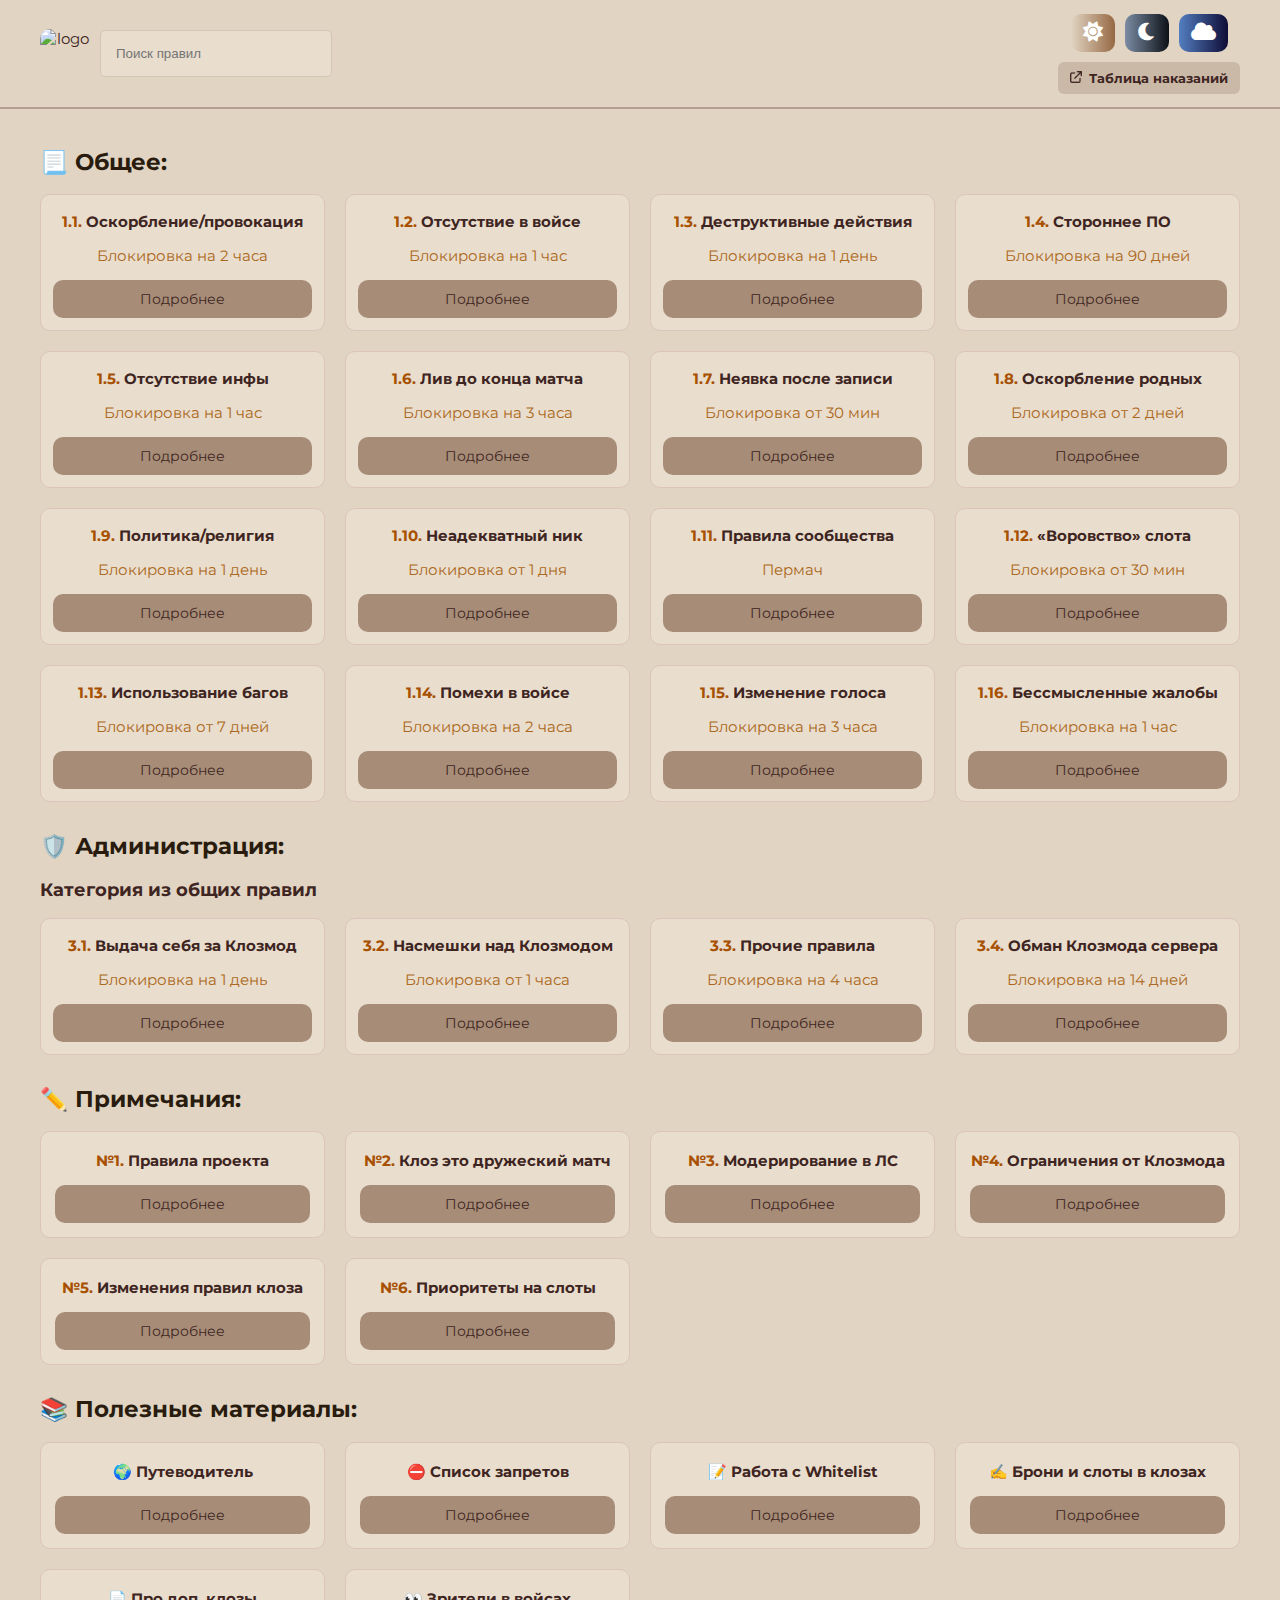
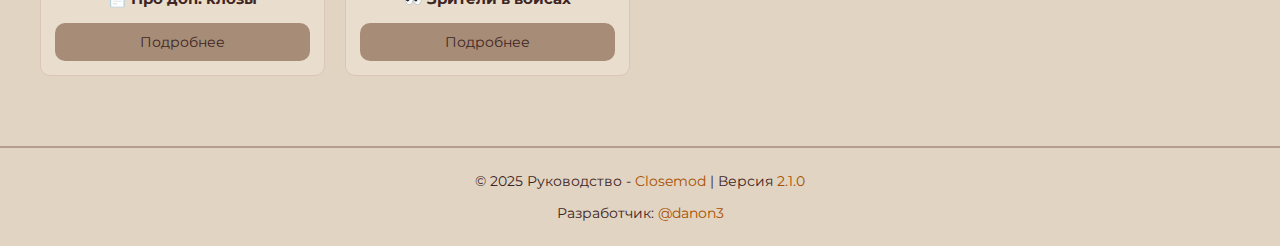
==== commit 79263a33: "Add files via upload" ====
--- a/index.html
+++ b/index.html
@@ -1,601 +1,314 @@
 <!DOCTYPE html>
-<html lang="ru">
+<html lang="en">
 <head>
     <meta charset="UTF-8">
     <meta name="viewport" content="width=device-width, initial-scale=1.0">
-    <title>Руководство - Closemod</title>
+    <title>Руководство - Closemod 2.0</title>
     <link rel="stylesheet" href="styles/styles.css">
-    <link rel="icon" type="image/png" href="icon.png">
+    <link rel="icon" type="image/png" href="icon.gif">
+    <!-- Подключение Font Awesome -->
+    <link href="https://cdnjs.cloudflare.com/ajax/libs/font-awesome/6.0.0-beta3/css/all.min.css" rel="stylesheet">
+    <link href="https://fonts.googleapis.com/css2?family=Montserrat:wght@400;700&display=swap" rel="stylesheet">
 
 </head>
-<body>
-    <div id="hamburger-menu">
-        &#9776;
+
+<body class="modal-open">
+    <header>
+        <div class="header-container">
+            <!-- Логотип и строка поиска -->
+            <div class="logo-title">
+                <img class="logo-inline" src="https://i.postimg.cc/pXKKfWP2/icon.gif" alt="logo">
+                <div class="search-container">
+                    <input type="text" id="rules-search" placeholder="Поиск правил" readonly />
+                </div>
+            </div>
+    
+            <!-- Блок с кнопками тем и ссылкой на таблицу -->
+            <div class="theme-container">
+                <!-- Кнопки выбора темы -->
+                <div class="theme-buttons">
+                    <button id="light-theme" title="Светлая тема"><i class="fas fa-sun"></i></button>
+                    <button id="dark-theme" title="Темная тема"><i class="fas fa-moon"></i></button>
+                    <button id="blue-theme" title="Темносиняя тема"><i class="fas fa-cloud"></i></button>
+                </div>
+    
+                <!-- Ссылка на таблицу наказаний -->
+                <a href="punish-table.html" class="punishment-table-link">
+                    <img id="theme-icon" src="img/icon-link-blue.png" alt="icon" class="icon">
+                    Таблица наказаний
+                </a>
+            </div>
+    
+            <button class="Btn" id="up-button">
+                <svg height="1.2em" class="arrow" viewBox="0 0 512 512">
+                    <path d="M233.4 105.4c12.5-12.5 32.8-12.5 45.3 0l192 192c12.5 12.5 12.5 32.8 0 45.3s-32.8 12.5-45.3 0L256 173.3 86.6 342.6c-12.5 12.5-32.8 12.5-45.3 0s-12.5-32.8 0-45.3l192-192z"></path>
+                </svg>
+                <p class="text-Btn">Вверх</p>
+            </button>
+        </div>
+    </header>
+    
+    
+      
+    <!-- Модальное окно для поиска -->
+    <div class="custom-modal" id="rules-search-modal" >
+        <div class="custom-modal-header">
+            <span class="custom-close-button">&times;</span>
+            <h2>Поиск по правилам</h2>
+            <input
+                type="text"
+                id="rules-search-input"
+                placeholder="Введите ключевое слово..."
+                autocomplete="off"
+            />
+        </div>
+        <div class="custom-modal-content">
+        
+        <ul id="rules-search-results"></ul>
+        </div>
     </div>
-
-    <div class="bottom-nav">
-        <!-- Нижний навигатор -->
-        <ul>
-            <li><a href="https://www.danon3.space/">Руководство</a></li>
-            <li><a href="punish-table.html">Наказания</a></li>
-            <li><a href="punish-table-1.8-1.11.html">1.8 и 1.11</a></li>
-        </ul>
+    <div class="custom-modal-overlay" id="custom-modal-overlay"></div>
+    
+    <!-- Скрытый список правил для поиска -->
+    <ul id="hidden-rules-list" style="display: none;">
+        <li data-rule="1.1.">Оскорбление/провокация игроков</li>
+        <li data-rule="1.2.">Отсутствие в голосовом канале</li>
+        <li data-rule="1.3.">Деструктивные действия в игре</li>
+        <li data-rule="1.4.">Использование сторонних программ</li>
+        <li data-rule="1.5.">Коммуникация с командой</li>
+        <li data-rule="1.6.">Выход до завершения игры</li>
+        <li data-rule="1.7.">Неаявка на игру после начала</li>
+        <li data-rule="1.8.">Оскорбление родных игроков</li>
+        <li data-rule="1.9.">Упоминание политики и религии</li>
+        <li data-rule="1.10.">Использование неадекватных никнеймов</li>
+        <li data-rule="1.11.">Правила сообщества Discord</li>
+        <li data-rule="1.12.">Намеренное «воровство» слота</li>
+        <li data-rule="1.13.">Использование багов игры</li>
+        <li data-rule="1.14.">Помехи в голосовом канале</li>
+        <li data-rule="1.15.">Изменение голоса через софт</li>
+        <li data-rule="1.16.">Отправка бессмысленных жалоб</li>
+        <li data-rule="2.1.">Выдача себя за Клозмод сервера</li>
+        <li data-rule="2.2.">Насмешки над Клозмодом</li>
+        <li data-rule="2.3.">Несоблюдение прочих правил</li>
+        <li data-rule="2.4.">Обман представителей Клозмода</li>
+        <!-- Добавьте остальные правила -->
+    </ul>
+    
+
+    <div class="rules-container" id="rulesContainer">
+        <div class="category">
+            <h2>📃 Общее:</h2>
+            <div class="rules-grid">
+                <div class="rule">
+                    <h4><span class="title-color">1.1.</span> Оскорбление/провокация</h4>
+                    <p> <span class="penalty">Блокировка на 2 часа</span></p>
+                    <button class="details-button" data-rule="1.1.">Подробнее</button>
+                </div>
+                <div class="rule">
+                    <h4><span class="title-color">1.2.</span> Отсутствие в войсе</h4>
+                    <p> <span class="penalty">Блокировка на 1 час</span></p>
+                    <button class="details-button" data-rule="1.2.">Подробнее</button>
+                </div>
+                <div class="rule">
+                    <h4><span class="title-color">1.3.</span> Деструктивные действия</h4>
+                    <p> <span class="penalty">Блокировка на 1 день</span></p>
+                    <button class="details-button" data-rule="1.3.">Подробнее</button>
+                </div>
+                <div class="rule">
+                    <h4><span class="title-color">1.4.</span> Стороннее ПО</h4>
+                    <p> <span class="color-red">Блокировка на 90 дней</span></p>
+                    <button class="details-button" data-rule="1.4.">Подробнее</button>
+                </div>
+                <div class="rule">
+                    <h4><span class="title-color">1.5.</span> Отсутствие инфы</h4>
+                    <p> <span class="penalty">Блокировка на 1 час</span></p>
+                    <button class="details-button" data-rule="1.5.">Подробнее</button>
+                </div>
+                <div class="rule">
+                    <h4><span class="title-color">1.6.</span> Лив до конца матча</h4>
+                    <p> <span class="penalty">Блокировка на 3 часа</span></p>
+                    <button class="details-button" data-rule="1.6.">Подробнее</button>
+                </div>
+                <div class="rule">
+                    <h4><span class="title-color">1.7.</span> Неявка после записи</h4>
+                    <p> <span class="penalty">Блокировка от 30 мин</span></p>
+                    <button class="details-button" data-rule="1.7.">Подробнее</button>
+                </div>
+                <div class="rule">
+                    <h4><span class="title-color">1.8.</span> Оскорбление родных</h4>
+                    <p> <span class="penalty">Блокировка от 2 дней</span></p>
+                    <button class="details-button" data-rule="1.8.">Подробнее</button>
+                </div>
+                <div class="rule">
+                    <h4><span class="title-color">1.9.</span> Политика/религия</h4>
+                    <p> <span class="penalty">Блокировка на 1 день</span></p>
+                    <button class="details-button" data-rule="1.9.">Подробнее</button>
+                </div>
+                <div class="rule">
+                    <h4><span class="title-color">1.10.</span> Неадекватный ник</h4>
+                    <p> <span class="penalty">Блокировка от 1 дня</span></p>
+                    <button class="details-button" data-rule="1.10.">Подробнее</button>
+                </div>
+                <div class="rule">
+                    <h4><span class="title-color">1.11.</span> Правила сообщества</h4>
+                    <p> <span class="color-red">Пермач</span></p>
+                    <button class="details-button" data-rule="1.11.">Подробнее</button>
+                </div>
+                <div class="rule">
+                    <h4><span class="title-color">1.12.</span> «Воровство» слота</h4>
+                    <p> <span class="penalty">Блокировка от 30 мин</span></p>
+                    <button class="details-button" data-rule="1.12.">Подробнее</button>
+                </div>
+                <div class="rule">
+                    <h4><span class="title-color">1.13.</span> Использование багов</h4>
+                    <p> <span class="penalty">Блокировка от 7 дней</span></p>
+                    <button class="details-button" data-rule="1.13.">Подробнее</button>
+                </div>
+                <div class="rule">
+                    <h4><span class="title-color">1.14.</span> Помехи в войсе</h4>
+                    <p> <span class="penalty">Блокировка на 2 часа</span></p>
+                    <button class="details-button" data-rule="1.14.">Подробнее</button>
+                </div>
+                <div class="rule">
+                    <h4><span class="title-color">1.15.</span> Изменение голоса</h4>
+                    <p> <span class="penalty">Блокировка на 3 часа</span></p>
+                    <button class="details-button" data-rule="1.15.">Подробнее</button>
+                </div>
+                <div class="rule">
+                    <h4><span class="title-color">1.16.</span> Бессмысленные жалобы</h4>
+                    <p> <span class="penalty">Блокировка на 1 час</span></p>
+                    <button class="details-button" data-rule="1.16.">Подробнее</button>
+                </div>
+                <!-- Добавьте другие правила здесь -->
+            </div>
+        </div>
+
+        <div class="category">
+            <h2>🛡️ Администрация:</h2>
+            <h3>Категория из общих правил</h3>
+            <div class="rules-grid">
+                <div class="rule">
+                    <h4><span class="title-color">3.1.</span> Выдача себя за Клозмод</h4>
+                    <p> <span class="penalty">Блокировка на 1 день</span></p>
+                    <button class="details-button" data-rule="2.1.">Подробнее</button>
+                </div>
+                <div class="rule">
+                    <h4><span class="title-color">3.2.</span> Насмешки над Клозмодом</h4>
+                    <p> <span class="penalty">Блокировка от 1 часа</span></p>
+                    <button class="details-button" data-rule="2.2.">Подробнее</button>
+                </div>
+                <div class="rule">
+                    <h4><span class="title-color">3.3.</span> Прочие правила</h4>
+                    <p> <span class="penalty">Блокировка на 4 часа</span></p>
+                    <button class="details-button" data-rule="2.3.">Подробнее</button>
+                </div>
+                <div class="rule">
+                    <h4><span class="title-color">3.4.</span> Обман Клозмода сервера</h4>
+                    <p> <span class="penalty">Блокировка на 14 дней</span></p>
+                    <button class="details-button" data-rule="2.4.">Подробнее</button>
+                </div>
+    
+                <!-- Дополнительные правила -->
+            </div>
+        </div>
+
+        <div class="category">
+            <h2>✏️ Примечания:</h2>
+            <div class="rules-grid">
+                <div class="note">
+                    <h4><span class="title-color">№1.</span> Правила проекта</h4>
+                    <button>Подробнее</button>
+                </div>
+                <div class="note">
+                    <h4><span class="title-color">№2.</span> Клоз это дружеский матч</h4>
+                    <button>Подробнее</button>
+                </div>
+                <div class="note">
+                    <h4><span class="title-color">№3.</span> Модерирование в ЛС</h4>
+                    <button>Подробнее</button>
+                </div>
+                <div class="note">
+                    <h4><span class="title-color">№4.</span> Ограничения от Клозмода</h4>
+                    <button>Подробнее</button>
+                </div>
+                <div class="note">
+                    <h4><span class="title-color">№5.</span> Изменения правил клоза</h4>
+                    <button>Подробнее</button>
+                </div>
+                <div class="note">
+                    <h4><span class="title-color">№6.</span> Приоритеты на слоты</h4>
+                    <button>Подробнее</button>
+                </div>
+                <!-- Дополнительные примечания -->
+            </div>
+        </div>
+
+        <div class="category">
+            <h2>📚 Полезные материалы:</h2>
+            <div class="rules-grid">
+                <div class="note">
+                    <h4>🌍 Путеводитель</h4>
+                    <button>Подробнее</button>
+                </div>
+
+                <div class="note">
+                    <h4>⛔ Список запретов</h4>
+                    <button>Подробнее</button>
+                </div>
+
+                <div class="note">
+                    <h4>📝 Работа с Whitelist</h4>
+                    <button>Подробнее</button>
+                </div>
+
+                <div class="note">
+                    <h4>✍ Брони и слоты в клозах</h4>
+                    <button>Подробнее</button>
+                </div>
+
+                <div class="note">
+                    <h4>📄 Про доп. клозы</h4>
+                    <button>Подробнее</button>
+                </div>
+
+                <div class="note">
+                    <h4>👀 Зрители в войсах</h4>
+                    <button>Подробнее</button>
+                </div>
+                
+                <!-- Дополнительные материалы -->
+            </div>
+        </div>
+
     </div>
-        <!-- Левый навигатор -->
-    <div class="left-nav" id="sidebar">
-        <h2>Навигация</h2>
-        <ul>
-            <li><a href="">Вступление</a></li>
-            <li><a href="#guide">Краткий Путеводитель</a></li>
-            <li><a href="guides.html">Полный Путеводитель</a></li></br>
-            <li><a href="#general">Общие правила</a>
-                <ul>
-                    <li><a href="#rule1-1">1.1. Оскорбление/провокация</a></li>
-                    <li><a href="#rule1-2">1.2. Голосовые каналы</a></li>
-                    <li><a href="#rule1-3">1.3. Деструктивные действия</a></li>
-                    <li><a href="#rule1-4">1.4. Сторонние программы</a></li>
-                    <li><a href="#rule1-5">1.5. Информация о противниках</a></li>
-                    <li><a href="#rule1-6">1.6. Покидание матча</a></li>
-                    <li><a href="#rule1-7">1.7. Неявка на клоз</a></li>
-                    <li><a href="#rule1-8">1.8. Оскорбление родных</a></li>
-                    <li><a href="#rule1-9">1.9. Политика и религия</a></li>
-                    <li><a href="#rule1-10">1.10. Замены игроков</a></li>
-                    <li><a href="#rule1-11">1.11. Правила сообщества Discord</a></li>
-                    <li><a href="#rule1-12">1.12. Воровство слота</a></li>
-                    <li><a href="#rule1-13">1.13. Недоработки игры</a></li>
-                    <li><a href="#rule1-14">1.14. Помехи в голосовых каналах</a></li>
-                    <li><a href="#rule1-15">1.15. Программы для изменения голоса</a></li>
-                    <li><a href="#rule1-16">1.16. Бессмысленные жалобы</a></li>
-                    <li><a href="#rule1-17">1.17. Неадекватные никнеймы в игре</a></li>
-                </br>
-                </ul>
-            </li>
-            <li><a href="#closemod">• 🛡️ Closemod</a>
-                <ul>
-                    <li><a href="#rule2-1">2.1. Выдача себя за клозмод</a></li>
-                    <li><a href="#rule2-2">2.2. Насмешки над клозмодом</a></li>
-                    <li><a href="#rule2-3">2.3. Несоблюдение правил</a></li>
-                    <li><a href="#rule2-4">2.4. Обман клозмода</a></li>
-                </br>
-                </ul>
-            </li>
-            <li><a href="#notes" id="nav-notes">Примечания</a></li>
-            <li><a href="#vetos" id="nav-vetos">Список запретов</a></li>
-            <li><a href="#faq">Частые вопросы / ситуации</a></li>
-            </br>
-            </li>
-        </ul>
+
+
+    <div class="modal" id="rule-modal">
+        <div class="modal-header">
+            <h3 id="modal-title">Заголовок правила</h3>
+            <button id="close-modal">✖</button>
+        </div>
+        <div class="modal-content" id="modal-content">
+            <!-- Динамический контент -->
+        </div>
+        
     </div>
-
-    <div id="content">
-        <div class="name-page" id="intro">
-            <h1>Руководство - Closemod</h1>
-            <h3 class="profile-container">
-                by <img src="avatar.gif" alt="Icon" style="width: 16px; height: 16px; vertical-align: middle; margin-right: 5px;">
-                <span class="username">danon3</span>
-                <div class="mini-profile">
-                    <img src="avatar.gif" alt="Profile Pic" style="width: 75px; height: 75px;">
-                    <p>danon3 🏅</p>
-                    <p><span class="role-closemod-mini-profile">• 🛡️ Closemod</span></p>
-                    <p><span class="role-rukovod-mini-profile">• Руководитель</span></p>
-                </div>
-            </h3>
-            
-            <div class="title-page">
-                <p>Привет <span class="c-orange">Клозмейкер</span>! Данное руководство создано специально для тебя. Надеюсь это поможет тебе запомнить важную информацию.</p>
-                <p><span class="c-orange">Рекомендация</span> ознакомиться с категорией <a style="color: #ddd;" href="#notes" id="nav-notes">"Примечания"</a>, содержащая в себе важные <b>правила и запреты</b> для вас как ведущих клозов.</p>
-                <div class="bg-notes-frame">
-                    <strong>Важно:</strong> Не забываем, что мы выдаем наказание только с наличием отката нарушения либо же, если вы свидетель данного нарушения, но так же стоит хранить откаты своих блокировок в течении <b>3-х дней</b>.
-                </div>
-            </div>
-        </div>
-
-        <div class="guide-category" id="guide">
-            <h1>Путеводитель по каналам</h1>
-            <h3 id="intro-guide">
-                Информация для всех заблудших душ нашего любимого Клозмода! Может пригодится для более легкого обучения новичков и просто освежить память любимым старичкам!
-            </h3>
+    <div class="modal-overlay" id="modal-overlay"></div>
+
+    
+
+    <footer class="footer">
+        <div class="footer-container">
             <div>
-                <h2 class="rule">Важные каналы для вас:</h2>
-                    <div class="tab-indent">
-                        <strong>⌵ Администрация:</strong>
-                        <div class="tab-indent">
-                            <p><span class="bg-color-channels"> # 💻┇проверка-на-читы</span> — канал для отправки на проверку, просмотр о статуса проверки.</p>
-                            <p><span class="bg-color-channels"> # 💻┇база-нарушений</span> — канал для информации о пользователях сервера (<em>читаем закреп канала*</em>).</p>
-
-                            <!--
-                            <p><span class="bg-color-channels"> # </span></p>
-                            -->
-        
-                        </div>
-
-                        <strong>⌵ Closemod:</strong>
-                        <div class="tab-indent">
-                            <p><span class="bg-color-channels"> # 📁┇база-нарушителей</span> — канал для сбора информации о частых нарушителях клозов.</p>
-                            <p><span class="bg-color-channels"> # ⌚┇объявления</span> — канал для публикации важной информации, анонсов грядущих собраний.</p>
-                            <p><span class="bg-color-channels"> # 📘┇информация</span> — информация о ролях, обязаностях и запретах, а так же ссылки на важные админ ресурсы.</p>
-                            <p><span class="bg-color-channels"> # 📙┇команды</span> — список всех административных команд с указанием минимальной роли, необходимой для их использования.</p>
-                            <p><span class="bg-color-channels"> # 📝┇whitelist</span> — заявки на снятие игровых ограничений для тех, кто не полностью соответствует установленным требованиям.</p>
-                            <p><span class="bg-color-channels"> # 👥┇чат</span> — чат для общения, обсуждения, помощи и т.д.</p>
-                            <p><span class="bg-color-channels"> ╰ Важные сообщения</span> — ветка в которой собрана важная информация, изменения и т.д <b>(рекомендуется проверять)</b>.</p>
-                            <p><span class="bg-color-channels"> # 🤖┇обновления-бота</span> — канал с публикацией мелких и важных изменений в функционале бота, правок на серверах и т.д.</p>
-                            <p>Канал <span class="bg-color-channels"> # 📝┇whitelist</span> доступен от роли <span class="bg-color-nastavnik">@• Наставник</span>, при необходимости обращаться к ним в канале <span class="bg-color-channels"> # 👥┇чат</span>.</p>
-                            <!--
-                            <p><span class="bg-color-channels"> # </span></p>
-                            -->
-        
-                        </div>
-
-                        <strong>⌵ Close:</strong>
-                        <div class="tab-indent">
-                            <p><span class="bg-color-channels"> # ➕┇создать</span> — канал для создания клоза.</p>
-                            <p><span class="bg-color-channels"> # 🎮┇правила</span> — канал для быстрого просмотра провил клозов.</p>
-                            <p><span class="bg-color-channels"> # 🏆┇итоги</span> — канал со всеми игровыми итогами, можно использовать для проверки победителей клозов (если просят роль).</p>
-                            <p><span class="bg-color-channels"> # 🔥┇дуэли</span> — канал для игры <b>1x1</b>, простыми словами дуэльки, <span class="c-orange">требуется модерация</span>.</p>
-                            <p><span class="c-orange">Модерация канала</span> состоит в удалении оффтопа, а то есть любых сообщений от пользователей.</br>Все нарушители получают <span class="c-red">блокировку на 30мин</span> с причиной <span class="c-orange">"Оффтоп"</span>.</p>
-
-                            <!--
-                            <p><span class="bg-color-channels"> # </span></p>
-                            -->
-        
-                        </div>
-
-                    </div> </br>
-
-            </div>
-        </div>
-
-        <div class="rule-category" id="general">
-            <h1>Общие правила</h1>
-            <h3 id="intro-rule">
-                Стоит помнить, что общие правила сервера также распространяются на клозы. Нарушения правил будут караться в соответствии с общими мерами наказания.
-            </h3>
-            <div class="rule" id="rule1-1">
-                <h2>1.1. Запрещено оскорбление/провокация участников сервера.</h2></br>
-                <p>Любые формы оскорблений, направленные на участников сервера, караются.</p>
-                </br>
-                <p> <span class="c-red">Оскорбление</span> - умышленное унижение чести и достоинства личности.</p></br>
-                <p> <span class="c-red">Провокация на конфликт </span> - любая форма колкостей по отношению к пользователям нашего сервера (такие действия должны пресекаться на корню, если вы смогли предотвратить конфликт, наказание смягчается вплоть до нуля).</p></br>
-                <p>Не забывайте, что слова характеризующие уровень игры <span class="c-orange">не относятся к 1.1</span>.</p>
-                </br>
-                <p class="tab-indent"><span class="c-red">Примеры:</span></p></br>
-                <p class="tab-indent"><span class="grey-bg">Еблан</span>,<span class="grey-bg">долбоеб</span>,<span class="grey-bg">хуесос</span>,<span class="grey-bg">уебан</span>,<span class="grey-bg">мразь</span> и т.д.</p></br>
-                <p>Также в данном пункте важно заметить, что если человека спровоцировали на нарушение данного правила, то наказание либо не выдается либо же выдается в маленькой мере.</p>
-                 
-                <div class="bg-notes-frame">
-                    <strong>Примечание:</strong> Если вы находитесь не на рабочем месте(не являетесь ведущим клоза), а просто участвуете в чужом клозе/играете в своем и вас начинают оскорблять, то это относиться к пункту <span class="c-red">1.1</span>. То есть если вас оскорбляли как игрока - <span class="c-red">1.1</span>.
-                </div>
-                
-                
-            </div>
-    
-            <div class="rule" id="rule1-2">
-                <h2>1.2. Все игроки клоза должны находиться в голосовых каналах команд.</h2></br>
-                <p>Игроки обязаны быть на связи в голосовых каналах своей команды. Это обеспечивает коммуникацию и командную игру.</p></br>
-                <p>Выдаем <span class="c-red">блокировку</span>, в случае когда игрок покинул голосовой канал и более не подключается.</p></br>
-                <p>Так же если игрок отсутвует более 2х- раундов - <span class="c-red">выдаем наказание</span>.</p></br>
-                <p><span class="c-orange">Исключением</span> является необходимость перезайти, иной момент, требуемый перезахода в Дискорд.</p>
-                 
-            </div>
-    
-            <div class="rule" id="rule1-3">
-                <h2>1.3. Запрещены деструктивные действия, которые могут привести команду к поражению.</h2></br>
-                <p>Например, афк более 2-ух раундов, помеха союзникам гранатами, намеренный «боди блок» союзника, «Слив» информации о союзнике в общий чат и т.д.</p></br>
-                <p><span class="c-red">Помеха союзникам гранатами:</span> Намеренный урон гранатами по союзникам, игрок намеренно бросает ослепляющие гранаты в своих товарищей, тем самым мешая нормальной игре.</p></br>
-                <p><span class="c-red">Намеренный «боди блок» союзника:</span> Игрок блокирует путь своим союзникам, не позволяя им покинуть базу или занять ключевые позиции.</p></br>
-                <p><span class="c-red">Слив информации:</span> Игрок намеренно сообщает в общий чат расположение или планы своей команды.</p></br>
-                <p><span class="c-orange">Исключением</span> является слив инфы в стратегических целях, то есть ради обмана противников.</p></br>
-                <p><span class="c-red">Другие деструктивные действия:</span> Тимкиллинг, намеренная игра с ножем/только диглом, когда есть деньги на полноценный закуп, намеренная передача оружия врагу, неадекватное поведение в голосовом чате.</p></br>
-                <p>Эти действия подрывают командную игру и приводят к провалу всей стратегии команды, а так же убивают желание играть.</p>
-                 
-            </div>
-    
-            <div class="rule" id="rule1-4">
-                <h2>1.4. Запрещено использование сторонних программ макросов/ахк/скриптов/читов/скинченджеров. А так же запрещено отказываться от проверки на читы.</h2></br>
-                </br>
-                <p>К данному пункту правил относится только те скрипты, которые касаются игры CS2, все читы для других игр не караются этим пунктом правил.</p>
-                </br>
-                <p><span class="c-red">Поступила жалоба на пользователя?:</span></p></br>
-                <p class="tab-indent">1. Одна жалоба <b>без отката</b>? — <span class="c-orange">отправляем на проверку без блокировки в клозах</span>.</p></br>
-                <p class="tab-indent">2. Одна жалоба с <b>весомым откатом</b>? — <span class="c-red">отправляем на проверку с блокировкой на 1 день</span>.</p></br>
-                <p class="tab-indent">3. Две и более жалоб <b>с одного матча</b> — <span class="c-red">отправляем на проверку с блокировкой на 1 день</span>.</p>
-                </br>
-                <p class="c-red">Как отправить на проверку?: </p></br>
-                <p class="tab-indent"><span class="bg-color-commands">/проверка ID Жалоба пользователя</span> в канале <span class="bg-color-channels"># 💻┇проверка-на-читы</span>.</p>
-                </br>
-                <p class="c-red">Как выдать блокировку?: </p></br>
-                <p class="tab-indent"><span class="bg-color-commands">/ban ID 1d До проверки на читы</span> в канале <span class="bg-color-channels"># ✏・запись</span> или <span class="bg-color-channels"># 🔧┇для-клоз-команд</span>.</p>
-                
-                <div class="bg-notes-frame">
-                    <strong>Так же стоить помнить</strong> , что в случае успешного прохождения проверки <span class="c-orange">блокировку</span> с пользователя <span class="c-orange">необходимо снять.</span> Для этого стоит обратиться к человеку от роли <span class="bg-color-nastavnik">@• Наставник</span> или выше.
-                </div>
-
-            </div>
-    
-            <div class="rule" id="rule1-5">
-                <h2>1.5. Игроки клоза обязаны предоставлять информацию о противниках.</h2></br>
-                <p>Например, местоположение врага, количество нанесенного урона и т.д.</p></br>
-                <p>Если же поступает жалоба, что игрок никак не коммуницирует с командой - <span class="c-red">выдаем наказание</span>.</p></br>
-                <p><span class="c-orange">Исключением</span> является коммуникация через игру, если человек предупреждает о том, что он будет говорить в игре и его необходимо размутить (если кто-то отключает голосовой чат).</p>
-                 
-            </div>
-    
-            <div class="rule" id="rule1-6">
-                <h2>1.6. Запрещено покидать матч до его завершения.</h2></br>
-                <p>Игроки должны оставаться в матче до конца, чтобы не подводить команду.</p></br>
-                <p>Выдаем <span class="c-red">блокировку</span>, в случае когда игрок покинул матч и более не подключается.</p></br>
-                <p>Так же если игрок отсутвует более 2х- раундов - <span class="c-red">выдаем наказание</span>.</p></br>
-                <p><span class="c-orange">Исключением</span> является плохое подключение к интернету, необходимость перезайти, иной момент, требуемый перезахода в игру.</p>
-                 
-            </div>
-    
-            <div class="rule" id="rule1-7">
-                <h2>1.7. Запрещена неявка на клоз после записи и его начала.</h2></br>
-                <p>Все игроки должны зайти в игру в течении 5 минут с момента формирования ссылки для подключения на сервер.</p>
-                </br>
-                <p class="c-orange">Объяснение:</p></br>
-                <p>При появлении <span class="grey-bg">connect 157.90.1.110:27049</span>, игроки получают до 5 минут на подключение к серверу.</p></br>
-                <p><span class="c-orange">Исключением</span> является случай когда человека не "пускает" на сервер/карту.</p></br>
-                <p>В данной ситуации<span class="c-orange"> наказание не выдаем</span>.</p>
-                 
-            </div>
-    
-            <div class="rule" id="rule1-8">
-                <h2>1.8. Запрещено оскорбление родных.</h2></br>
-                <p>Любые высказывания, направленные на оскорбление родных участников, недопустимы.</p>
-                </br>
-                <p>В случае если вы понимаете, что данное правило было <span class="c-red">нарушено</span>, то вы открываете табличку к этому пункту и сравниваете высказывание пользователя с <a style="color: #ff0000;" href="punish-table-1.8-1.11.html#rule-1.8">отдельной таблицей 1.8</a>.</p>
-                 
-            </div>
-    
-            <div class="rule" id="rule1-9">
-                <h2>1.9. Запрещено любое упоминание политики и религии.</h2></br>
-                <p>Обсуждение политических деятелей, ситуаций, религиозных тем категорически запрещено. Все что как либо относиться к политике.</p>
-                </br>
-                <p class="tab-indent"><span class="c-red">Примеры:</span></p></br>
-                <p class="tab-indent"><span class="c-orange">Участник 1:</span> <span class="grey-bg">Слава Украине!</span></p></br>
-                <p class="tab-indent"><span class="c-red">Участник 2:</span> <span class="grey-bg">Чел ты живешь в Украине помойке, а еще у тебя матери нет ХААХАХАХХ )0))))0)))))0.</span></p></br>
-                <p class="tab-indent"><span class="c-orange">Участник 1:</span> <span class="grey-bg">Ну про мать было лишнее, а ещё Россия в 1000 раз хуже, у нас хотя бы есть свобода слова.</span></p></br>
-                <p>Запрещено упоминание политиков, которые были до <span class="c-red">1901 года</span>.</p>
-                 
-            </div>
-    
-            <div class="rule" id="rule1-10">
-                <h2>1.10. Все замены игроков осуществляются ведущим мероприятия.</h2></br>
-                <p>Решения ведущего по заменам окончательные и не подлежат обжалованию.</p></br>
-                <p class="tab-indent"><span class="c-red">Примеры как делать нельзя:</span></p></br>
-                <p class="tab-indent">Замена игрока из записи на вашего друга (без причины).</p></br>
-                <p class="tab-indent">Намеренный перерег по выдуманной причине, чтобы освободить слот для друга/друзей.</p></br>
-                <p class="tab-indent">Кик игроков после сыгранного клоза без их согласия. Читаем <a style="color: beige;" href="#rule1-12" id="nav-notes">примечание из 1.12.</a></p></br>
-
-                <!--
-                <p class="tab-indent">Описание примера.</p></br>
-                -->
-
-                <p"><span class="c-orange">Нарушение</span> данных примеров ведет к наказанию в виде <span class="c-red">🟠 предупреждения</span> по причине <b>"Использование полномочий в личных целях."</b>.</p>
-
-                <div class="bg-notes-frame">
-                    <strong>Примечание:</strong> Вы в праве кикнуть пользователя со своего клоза, при условии, что <b>большая часть</b> клоза не хочет играть с ним/продолжать с ним играть. Большинство в нашем случае это <b>от 5 человек</b>.
-                </div>
-                 
-            </div>
-    
-            <div class="rule" id="rule1-11">
-                <h2>1.11. Запрещено нарушение правил сообщества Discord.</h2></br>
-                <p>Правил сообщества очень много, для них мы создали <a style="color: #ff0000;" href="punish-table-1.8-1.11.html#rule-1.11">отдельную таблицу 1.11</a>, однако они распространяются не только на сообщения в чате (так же игровом чате) или устные перепалки.</p>
-                 
-            </div>
-    
-            <div class="rule" id="rule1-12">
-                <h2>1.12. Запрещено "воровать" слот на клозе.</h2></br>
-                <p>Запрещается занимать слот, который вам не пренадлежит.</p>
-                </br>
-                <p class="tab-indent"><span class="c-red">Пример:</span></p></br>
-                <p class="tab-indent">По той или иной причине ведущий перезапустил клоз, человек слезает в запись, когда она и так полная.</p></br>
-                <p><span class="c-orange">Важно понимать</span>, все участники клоза, который был перезапущен, остаются в составе. Изменения в составе могут быть внесены по решению ведущего, если на то есть обоснованные причины.</p></br>
-                <p><span class="c-red">Запреты</span> на подобные действия указаны в <a style="color: beige;" href="#notes" id="nav-notes">Примечаниях</a>, что относится непосредственно к ведущему клоза.</p>
-                 
-                <div class="bg-notes-frame" id="note1-12">
-                    <strong>Примечание:</strong> Все участники клоза, который был завершен, остаются в составе, если того пожелают. Изменения в составе могут быть внесены только при добровольном свобождении слота кого-то из игроков.
-                </div>
-
-            </div>
-
-            <div class="rule" id="rule1-13">
-                <h2>1.13. Запрещено использовать недоработки игры(баги), негативно влияющие на игровой процесс.</h2></br>
-                <p>Любые использования багов строго запрещены и караются <span class="c-red">блокировкой до 7 дней</span>.</p>
-                </br>
-                <p>Примером может быть баг с анимацией плента бомбы, где можно смотреть сквозь текстуры.</p>
-                 
-            </div>
-
-            <div class="rule" id="rule1-14">
-                <h2>1.14. Запрещено создавать помехи в голосовых каналах.</h2></br>
-                <p><span class="c-red">Помехи в голосовых каналах</span> - шумы, крики, громкие нажатия/дыхание, стоны от участника.</p>
-                </br>
-                <p>Не стоит спешить наказывать, для начала попросите перестать создавать помехи, возможно человек не знает об этом.</p>
-                </br>
-                <p>Если же пользователь осведомлен и продолжает это делать - выдаете <span class="c-red">красный микрофон</span> на минуту, не помогает - <span class="c-orange"> выдаете наказание</span>.</p>
-                 
-            </div>
-
-            <div class="rule" id="rule1-15">
-                <h2>1.15. Запрещено использовать программы для изменения голоса/транслировать музыку или громкие звуки.</h2></br>
-                <p><span class="c-red">Трансляция громких звуков</span> - Soundpad и программы на тему трансляции звуков при общении.</p>
-                </br>
-                <p>Важно заметить, если музыка транслируется не с компьютера участника, а, например, играет у него с помощью колонки на заднем фоне, то нарушение рассматривается по пункту <span class="c-red">1.14</span>.</p>
-                </br>
-                <p class="c-red">Изменение голоса: </p> </br>
-                <p>Важно понимать, что если вы не уверены, что человек изменяет голос через программы, то вы должны его проверить на наличие программ для изменения голоса. В случае, если вы ничего не находите, то наказание вы не выдаёте. Так же важно понимать, что если человек меняет голос не через программу, то наказание вы ему не выдаете, а просите не перебарщивать с изменением. Если человек после вашего предупреждения продолжает самостоятельно изменять голос не через программы, то выдаётся наказание по пункту <span class="c-red">2.3 (обращение к старшей администрации)</span>.</p>
-                 
-            </div>
-
-            <div class="rule" id="rule1-16">
-                <h2>1.16. Запрещено отправлять жалобы, не несущие никакого смысла, а также флуд жалобами.</h2></br>
-                <p><span class="c-red">Бессмысленные жалобы</span> - жалобы которые не несут никакого смысла или не имеют конкретной идеи.</p>
-                </br>
-                <p class="tab-indent"><span class="c-red">Примеры:</span></p></br>
-                <p class="tab-indent"><span class="grey-bg">Забаньте его!</span>, <span class="grey-bg">Кто он такой??</span>, <span class="grey-bg">Привет!</span></p>
-                </br>
-                <p><span class="c-red">Флуд жалобами</span> - отправка однотипных жалоб, а так же НЕ НЕСУЩИХ СМЫСЛА, в том числе паст.</p>
-                </br>
-                <p class="tab-indent"><span class="c-red">Примеры:</span></p></br>
-                <p class="tab-indent">Три  жалобы - <span class="grey-bg">У него ВХ!</span>, и подобные случаи.</p>
-                 
-            </div>
-
-            <div class="rule" id="rule1-17">
-                <h2>1.17. Запрещено использование неадекватных и провоцирующих ников в игре.</h2></br>
-                <p><span class="c-red">Неадекватный ник</span> - это такой, который содержит грубые, оскорбительные или неподобающие выражения, в том числе ненормативную лексику, оскорбления на основе расы, пола, национальности, а также пошлости и неуместные шутки.</p>
-                </br>
-                <p><span class="c-red">Провоцирующий никнейм</span> - это такой, который намеренно вызывает негативную реакцию других участников игры или нарушает общие нормы этикета. Это может включать политические лозунги, упоминания конфликтов, имена или фразы, связанные с исторически неоднозначными личностями, а также ники, насмехающиеся над участниками сообщества или игровыми событиями.</p>
-                </br>
-                <p class="tab-indent"><span class="c-red">Примеры нарушений:</span></p></br>
-                <p class="tab-indent"><span class="c-orange">Неадекватные никнеймы:</span> </p>
-                <p class="tab-indent">1. Мать_твою_123 — использование оскорбительных фраз.</p>
-                <p class="tab-indent">2. Xx_ТупойХохол_xX — использование расистских или национальных оскорблений.</p></br>
-                <p class="tab-indent"><span class="c-orange">Провоцирующие никнеймы:</span> </p>
-                <p class="tab-indent">1. СлаваСССР — может провоцировать политические споры, особенно среди участников с разными взглядами на историю.</p>
-                <p class="tab-indent">2. Аллах_Бабах — провокация на религиозной основе.</p>
-                <p class="tab-indent">3. КрымНаш_228 — политически заряженная тема, которая может вызывать конфликты.</p>
-                 
-            </div>
-    </div>
-
-    <div class="rule-category" id="closemod">
-        <h1>• 🛡️ Closemod</h1>
-        <h3 id="intro-rule">
-            Стоит помнить, что общие правила сервера также распространяются на клозы. Нарушения правил будут караться в соответствии с общими мерами наказания.
-        </h3>
-        <div class="rule" id="rule2-1">
-            <h2>2.1. Запрещено выдавать себя за клозмод сервера, если вы таковой не являетесь.</h2></br>
-            <p>Не выдавайте себя за модератора/ведущего клоза. Это может вводить в заблуждение других игроков.</p>
-            </br>
-            <p class="tab-indent"><span class="c-red">Примеры:</span></p></br>
-                <p class="tab-indent"><span class="c-orange">Вариант 1:</span> Я ведущий клоза, я решаю.</p></br>
-                <p class="tab-indent"><span class="c-orange">Вариант 2:</span> Я клозмейкер, делай так.</p></br>
-                <p class="tab-indent"><span class="c-orange">Вариант 3:</span> Да ты кто такой? Я вот клозер!</p></br>
-                <p class="tab-indent"> Ники в виде <span class="c-orange">"Я ведущий/клозмейкер"</span> не являются нарушением правила, за исключением, когда человек это <span class="c-orange">агитирует</span>, что он таковым является на нашем сервере.</p>
-        </div>
-
-        <div class="rule" id="rule2-2">
-            <h2>2.2. Запрещены насмешки прямым или косвенным образом, оскорбляющие клозмод сервера.</h2></br>
-            <p>При выдаче данного пункта правил, вы должны понимать, что одним из главных моментов, который вы должны сделать - предупредить участника, который вас начинает оскорблять, о существование такого правила как <span class="c-red">2.2</span>.</p>
-            </br>
-            <p class="tab-indent"><span class="c-red">Один из примеров, что вы можете сказать:</span></p></br>
-            <p class="tab-indent"> <span class="grey-bg">Попрошу вас уважительнее обращаться со мной, так как я здесь в первую очередь для того, чтобы помочь вам.</span></p></br>
-            <p class="tab-indent">Если участник продолжит оскорблять вас, вы выдаете ему наказание.</p></br>
-            <p class="tab-indent"><span class="c-red">Важно:</span></p></br>
-            <p class="tab-indent">Нельзя применять к ситуациям в игре, следует использовать <span class="c-red">1.1</span>, так же не забываем об игровых моментах.</p>
-        </div>
-
-        <div class="rule" id="rule2-3">
-            <h2>2.3. Запрещено несоблюдение прочих правил матча, указанных клозмодом сервера в частном порядке.</h2></br>
-            <p>Правило <span class="c-red">2.3</span> покрывает все оставшиеся случаи, которые не попадают под список стандартных.</p></br>
-            <p>Использовать правило можно когда вы не уверены нарушают ли что то действия участника - в таких случаях вы можете попросить его больше не делать "подобных" действий.</p></br>
-            <p class="tab-indent"><span class="c-red">Примеры, при которых мы применяем 2.3:</span> </p></br>
-            <p class="tab-indent">Намеренный дизбаланс в командах (для капитанов).</p></br>
-            <p class="tab-indent">Капитан должен придерживаться мнения команды в выборе карты.</p></br>
-            <p class="tab-indent">Помехи в ожидании через разговоры (не по клозу), трансляцию своей игры (и комментирование своих действий) не участниками клоза (третьими лицами).</p></br>
-            <p class="tab-indent">Запрещено снимать красный микрофон полученый от Клозмода путем захода в приватные румы или иным другим обходным путем (если пользователь после этих действий возвращается в клоз канал).</p></br>
-            <p class="tab-indent">Добавление бота в канал <span class="bg-color-channels">🔊 ⏳ • ожидание</span> / <span class="bg-color-channels">🔊 🅰/🅱 • Team</span>.</p></br>
-            <p class="tab-indent">Намеренное изменения голоса для ввода в заблуждение. Пример из <a style="color: #ff0000;" href="#rule1-15">1.15</a></p></br>
-
-            <!--
-
-            <p class="tab-indent">Описание примера.</p>
-
-            -->
-
-            <div class="bg-notes-frame">
-                <strong>Примечание:</strong> При нарушении одного из примеров вы выдаёте <span class="c-orange">блокировку на 4 часа</span>, во всех остальных случаях когда вы считаете, что данное правило было нарушено - вы направляетесь к <span class="c-red">старшей администрации</span> за получением дальнейшей информации.
-            </div>
-
-        </div>
-
-        <div class="rule" id="rule2-4">
-            <h2>2.4. Запрещено обманывать клозмод сервера (введение в заблуждение/дезинфо/фейк report и т.п.).</h2></br>
-            <p>Выдача данного пункта правил происходит в случаях когда игрок старается вас запутать/обмануть в ситуации.</p></br>
-            <p>Данные ситуации можно разделить на <span class="c-red">Намеренно</span> и <span class="c-orange">Случайно</span>.</p></br>
-            <p><span class="c-red">Намеренно</span> - выдается наказание в 100% случаях. В зависимости от силы обмана.</p></br>
-            <p class="tab-indent"><span class="c-red">Примеры:</span></p></br>
-            <p class="tab-indent">Игрок жалуется и утверждает что у него есть откат, но он его ищет, но так ничего и не показывает, бесконечно тянет время, отнекивается</p></br>
-            <p class="tab-indent">В данном случае можно выдать <span class="c-red">блокировку на 2-4 часа</span>.</p></br>
-            <p class="tab-indent">Игрок единственный из команды утверждает, что другой нарушил пункт правил, но отката у него нет и требует выдать блокировку лишь на основании его слов.</p></br>
-            <p class="tab-indent">В данном случае можно выдать <span class="c-red">блокировку на 4 часа</span>  и более, в зависимости от ситуации.</p></br>
-            <p class="tab-indent"><span class="c-orange">Случайно</span> - чаще <span class="c-orange">наказание не выдается</span>:</p></br>
-            <p class="tab-indent">Игрок перепутал ники игроков, и утверждал что игрок нарушил пункт правил, хотя его нарушил другой.</p></br>
-            <p class="tab-indent">В данном случае <span class="c-orange">наказание не выдаем</span>.</p></br>
-
-        </div>
-
-    </div>
-
-    <div class="rule-category" id="notes">
-        <h1>Примечания</h1>
-        <h3 id="intro-rule">
-            Стоит помнить, что общие правила сервера также распространяются на клозы. Нарушения правил будут караться в соответствии с общими мерами наказания.
-        </h3>
-        <div class="note" id="note1">
-            <h2>• На клозах действуют все правила проекта.</h2></br>
-            <p>Общие правила проекта распространяются на клозы, вне зависимости от ваших желаний. Участники клоза должны следовать им, чтобы избежать наказаний.</p>
-            <p>Общие правила проекта распространяются так же и на вас как  <span class="bg-color-closemaker">@• Клозмейкеров</span>, любое нарушение правил влечет за собой наказание от  <span class="c-red">🔴 выговора</span> до  <span class="c-red">блокировки</span> на сервере.</p></br>
-        </div>
-
-        <div class="note" id="note2">
-            <h2>• Closemod оставляет за собой право применить к вам любые ограничения на свое усмотрение.</h2></br>
-            <p>Модераторы/ведущие клоза могут вводить ограничения в зависимости от ситуации, исходя из правил и интересов сообщества <b>(в рамках разумного)</b>.</p>
-            <p class="tab-indent"><span class="c-red">Примеры как делать запрещено (для 🛡️ Closemod):</span></p>
-            <p class="tab-indent">Блокировка, кик/удаление из записи без причины.</p>
-            <p class="tab-indent">Красный микрофон/наушники без причины.</p>
-            <p class="tab-indent">И любые другие действия притесняющие пользователей.</p>
-            <p><span class="c-orange">Исключением</span> является ситуации в которых присутвуют непонимающие/неадекватные пользователи, которые не воспринимают словестной просьбы прекратить делать то или иное действие.</br><span class="c-orange">Но не забываем</span>, <b>первое</b> - словестное предупреждение о нарушении того или иного правила/человеческих норм, <b>второе</b> - красный микрофон как предупреждение секунд до 30, далее <b>третье</b> - <span class="c-red">выдаем наказание</span>.</p>
-            <p class="c-red">ОЧЕНЬ ВАЖНО!!!:</p>
-            <p>Это не означает, что на своём клозе вы обладаете абсолютной властью, принимая решения в одиночку. Важно помнить о пределах разумного. Ваши действия должны быть обоснованными, направленными на создание качественного клоза, который в первую очередь будет интересен и удобен для пользователей.</p>
-            <p><span class="c-orange">Исключением</span> является приватный клоз, в котором учавтвует заранее оговоренный стак игроков <b>от 7 человек</b>. Но стоит понимать, что нельзя делать постоянно лишь приватные клозы с полностью "вашими" правилами и законами.</p>
-            <p><span class="c-red">Злоупотребление</span> данным действием будет влеч за собой последствия для Ведущего/Клозмейкера(в целом, не конкретная роль). В плоть до вычета количеств "приватных клозов" из общей статистики клозера.</p></br>
-        </div>
-
-        <div class="note" id="note3">
-            <h2>• Closemod оставляет за собой право редактировать и изменять правила отдельного матча на свое усмотрение. Если это не перечит правилам проекта.</h2></br>
-            <p>Модераторы/ведущие клозов могут вводить ограничения в зависимости от ситуации, исходя из правил и интересов сообщества <b>(в рамках разумного)</b>.</p>
-            <p class="tab-indent"><span class="c-red">Примеры как делать запрещено (для 🛡️ Closemod):</span></p>
-            <p class="tab-indent">Редактировать, изменять следующие пункты из правил <span class="c-red">1.4, 1.8, 1.9, 1.10 и 1.11</span> строго запрещено!</p>
-            <p><span class="c-red">Нарушение</span> данного пункта влечет за собой серьезные последствия, от клоз-наказания до понижения/снятия*.</p>
-            <p>*Все зависит от тяжкости нарушения, а так же количества активных предупреждений и роли клозмейкера.</p>
-        </div>
-
-    </div>
-
-    <div class="rule-category" id="vetos">
-        <h1>Список запретов</h1>
-        <div>
-           <h3 id="intro-veto"> Список главных запретов для каждого Клозмейкера либо же ведущего клоза. Стоит помнить, что общие правила сервера также распространяются на клозы. Нарушения правил будут караться в соответствии с общими мерами наказания.</h3>
-        </div>
-        <div>
-            <h2>⛔ Запреты:</h2>
-            <p class="tab-indent">• Нарушать правила сервера.</p>
-            <p class="tab-indent">• Превышение полномочий.</p>
-            <p class="tab-indent">• Использовать статус "не беспокоить".</p>
-            <p class="tab-indent">• Использовать полномочия в личных целях.</p>
-            <p class="tab-indent">• Распространение любой админ информации.*</p>
-            <p class="tab-indent">• Игнорировать нарушения своих коллег.</p>
-            <p class="tab-indent">• Игнорировать нарушения пользователей.</p>
-            <p class="tab-indent">• Пропускать собрания без уважительной причины.</p>
-            <p class="tab-indent">• Выдавать наказания вне ветки.</p>
-
-            <!--
-            <p class="tab-indent"> </p>
-            -->
-
-            <p class="note-vetos">Примечание:</p>
-            <p><em>*Запрещено распространять информацию из категории клозмода или среди участников клозмода лицам, которым эта информация не предназначена.</em></p>
-            <p">Нарушение запретов ведет к наказанию начиная с <span class="c-red">клоз-наказания</span> и заканчивая баном на сервере.</p></br>
-
-            <h2>🛑 Прочие запреты:</h2>
-            <p class="tab-indent">• Пинговать роль <span class="bg-color-close">@Close</span> в <span class="bg-color-channels"># ✏・запись</span> чаще, чем раз в <b>30 минут</b>.*</p>
-            <p class="tab-indent">• Пинговать роль <span class="bg-color-close">@Close</span> в <span class="bg-color-channels"># ✏・запись</span>, когда нужен <b>+1</b>.*</p>
-            <p class="tab-indent"> <span class="c-orange">Исключение:</span> Если роль <span class="bg-color-close">@Close</span> не пинговалась более <b>60 минут</b> с последнего раза.</p>
-            <p class="tab-indent">• Пинговать роль <span class="bg-color-close">@Close</span> в <span class="bg-color-channels"># 💬┇общение</span> чаще, чем раз в <b>60 минут</b>.*</p>
-            <p class="tab-indent">• Приглашать людей в <span class="bg-color-channels"># 💬┇общение</span> на клоз без пинга роли <span class="bg-color-close">@Close</span> чаще, чем раз в <b>30 минут</b>.</p>
-            <p class="tab-indent">• Использовать команду <span class="bg-color-commands">/клоз</span> чаще, чем раз в <b>30 минут</b>. Так же недопускаем два embed сообщения с клозом подряд.</p>
-            <p class="tab-indent"> <span class="c-orange">Примечание:</span> Вы можете удалить старое сообщение, если оно висит более <b>30 минут</b>.</p>
-
-            <!--
-            <p class="tab-indent">•  </p>
-            -->
-
-            <p>*При необходимости лучше обратиться в канал <span class="bg-color-channels"># 💬┇общение</span> с сообщением - <span class="grey-bg">+2</span> в <span class="bg-color-channels"># ✏・запись</span>, но так же соблюдая кд.</p>
-            <p">За неоднократное нарушение вы можете получить <span class="c-red">🟠 предупреждение</span> с причиной <b>"нарушение прочих запретов"</b>.</p>
-        </div>
-    </div>
-
-
-    <div class="faq-category" id="faq">
-        <h1>Частые вопросы / ситуации</h1>
-        <div>
-            <h3 id="intro-faq">
-                Список распространённых вопросов и спорных ситуаций с ответами на них.</br>Эта категория не является окончательной и может быть дополнена в любое время.
-            </h3>
-        </div>
-        <div>
-            <h2 class="line-h2">Вопрос: Могу ли я сделать замену игроков в клозе?</h2>
-            <h3>Ответ: Да, это возможно.</h3>
-            <p>Для этого тебе нужно перейти в <span class="bg-color-channels"># 🔧・управление</span>, нажать на кнопку <span class="grey-bg">Управление</span>, а затем <span class="grey-bg">Заменить игрока</span>.</p>
-            <p>При нажатии на <span class="grey-bg">Заменить игрока</span> вам нужно выбрать из записи игрока, которого хотите заменить, далее вы выбираете игрока который будет играть вместо первого.</p>
-            <p><span class="c-orange">Важно помнить</span>, что замена возможна до момента выбора карты, если она заранее не выбрана, в ином случае до момента получения ссылки для подключения на сервер.</p></br>
-        </div>
-        <div>
-            <h2 class="line-h2">Вопрос: Как я могу понять, что человека стоит отправить на проверку?</h2>
-            <h3>Ответ: Мы отправляем на проверку после двух и более жалоб игроков с одного матча.</h3>
-            <p>Если после игры вы получили несколько жалоб на одного и того же человека вы обязаны отправить его на проверку. Жаловаться могут как противники так и напарники по команде.</p>
-            <p><span class="c-orange">Важно помнить</span>, вы так же в праве отправить пользователя на проверку опираясь на свои подозрения.</p>
-            <p><span class="c-orange">Как отправить на проверку и что делать дальше?</span> Подробная инструкция находится в пунтке <a style="color: beige;" href="#rule1-4">1.4</a>.</p></br>
-        </div>
-        <div>
-            <h2 class="line-h2">Вас спросили почему я получил блокировку на участие по причине проверка на читы?</h2>
-            <h3>Ответ: Все сделано правильно. Почему?</h3>
-            <p>Если игрок и правда использует стороннее ПО, мы не можем допустить чтобы он портил игру другим пользователям. Для этого он и получает блокировку на момент проверки на читы сроком от 1 до 2 дней, но проверка так же может быть быстрее и в случае удачного исхода она будет снята.</p>
-            <p><span class="c-orange">Важно помнить</span>, что мы не отправляем на проверку без оснований после каждого матча, по причине того что разные люди играют по разному и каждый по своему видит игру.</br>
-            Исходя из того, что мы отстраняем от игры на 1-2 дня всех тех кто был вызван на проверку, мы не можем так необдуманно блокировать всех пользователей.</br>
-            Лучше всего будет если человек предоставит видео откат с подозрительным моментом/моментами на которые он опирается в жалобе, что дало бы больше ясности в ситуации.</p></br>
-        </div>
-        <div>
-            <h2 class="line-h2">Вас просят кикнуть одного пользователя из клоза, что делать?</h2>
-            <h3>Ответ: Вы можете это сделать, следуя примечанию из <a style="color: white;" href="#rule1-10">правила 1.10</a>.</h3>
-            <p><span class="c-orange">Объяснение:</span> Если большинство участников клоза выступает против игры с определённым пользователем по какой-либо причине, вы вправе исключить его на основании мнения большинства.</p>
-            <p>Причины могут быть разные, человек может быть слишком сильным игроком, сомнительным игроком, но проверки ничего не находят и т.д.</p>
-            <p>Почему же мы его исключаем? Мы ориентируемся на мнение большинства: если они против одного пользователя, а мы решим его оставить, те, кто против, могут покинуть игру. В итоге из-за одного человека мы можем потерять пятерых.</p>
-            <p><span class="c-orange">Важно помнить</span>, что большинство в нашем случае это <b>от 5 участников</b>.</p></br>
-        </div>
-
-        <!--
-
-        <div>
-            <h2 class="line-h2">Вопрос</h2>
-            <h3>Ответ:</h3>
-            <p>Объяснение</p>
-            <p><span class="c-orange">Важно помнить</span>Текст</p></br>
-        </div>
-        
-        -->
-        
-    </br></br></br>
-    </div>
-
-</div>
-
-<!-- JavaScript для моб. навигатора -->
-<script>
-    document.getElementById("hamburger-menu").addEventListener("click", function() {
-        var sidebar = document.getElementById("sidebar");
-        sidebar.classList.toggle("show");
-    });
-</script>
-
-<script>
-    // Получаем элементы
-    const profileContainer = document.getElementById('profileContainer');
-    const miniProfile = document.getElementById('miniProfile');
-
-    // Функция для показа и скрытия мини-профиля
-    profileContainer.addEventListener('click', function (e) {
-        e.stopPropagation(); // Останавливаем всплытие события
-        miniProfile.style.display = miniProfile.style.display === 'block' ? 'none' : 'block';
-    });
-
-    // Закрытие мини-профиля при клике вне его области
-    document.addEventListener('click', function () {
-        if (miniProfile.style.display === 'block') {
-            miniProfile.style.display = 'none';
-        }
-    });
-
-    // Предотвращение закрытия мини-профиля при клике внутри него
-    miniProfile.addEventListener('click', function (e) {
-        e.stopPropagation();
-    });
-</script>
+                <p>© 2025 Руководство - <span class="footer-color">Closemod</span> | Версия <span class="footer-color">2.1.0</span></p>
+            </div>
+            <div>
+                <p>Разработчик: <span class="footer-color">@danon3</span></p>
+            </div>
+        </div>
+
+    </footer>
 
 </body>
+    <script src="js/script.js"></script>
 </html>
--- a/styles/styles.css
+++ b/styles/styles.css
@@ -1,758 +1,1708 @@
+/* --- Основные переменные (темно-синяя тема по умолчанию) --- */
+:root {
+    --bg-color: #0D0C17; /* Фон */
+    --text-color: #b1b2d3; /* Текст */
+    --header-bg: #0D0C17; /* Фон шапки/футера */
+    --modal-bg: #181726;
+    --accent-color: #68a1f5; /* Акцентный цвет */
+    --button-bg: #1E1B2C; /* Фон кнопок */
+    --button-hover-bg: #242135; /* Фон кнопок при наведении */
+    --button-pt: #1f1d2d;
+    --button-hover-pt: #1f1d2d7a;
+    --border-color: #4b4971; /* Цвет границы */
+    --title-color: #68a1f5; /* Цвет пунктов правил */
+    --penalty: #68a1f5;
+    --bg-rule-color: #181726;
+    --border-rule-color: #181726;
+    --bg-notes-frame: #232139a3;
+    --grey-bg-color: #46426754;
+    --h2-text-color: white;
+    --color-punishment-permanent: #ff6767;
+    --color-large-title: #68a1f5;
+    --color-color-yellow: #e9ee9e;
+    --color-italic: grey;
+    --footer-color: #68a1f5;
+
+    --color-close-beseda: #f5ff6c; /* Беседа */
+    --bg-color-close-beseda: #f5ff6c21;
+    --color-close-pred: #f5a068; /* Клоз Пред */
+    --bg-color-close-pred: rgba(238, 141, 76, 0.096);
+    --color-close-vugovor: #ff3c3c; /* Выговор */
+    --bg-color-close-vugovor: #ff3c3c23;
+
+    --color-commands: #c9c9c9;
+    --bg-color-commands: #2240c457;
+    --bg-color-commands-hover: rgb(101 129 255 / 80%);
+    --color-commands-hover: white;
+
+    --color-role-close: #9b59b6;
+    --bg-color-role-close: #9c59b62c;
+
+    --color-role0: #a5c8fe;; /* Стажёр Клоз */
+    --bg-color-role0: rgba(51, 62, 80, 0.521);;
+    --color-role1: #a5c8fe;; /* Клозмейкер */
+    --bg-color-role1: rgba(51, 62, 80, 0.521);;
+    --color-role2: #a5c8fe;
+    --bg-color-role2: rgba(51, 62, 80, 0.521);
+    --color-role3: #a5c8fe;
+    --bg-color-role3: rgba(51, 62, 80, 0.521);
+    --color-role4: #a5c8fe; /* Руководитель */
+    --bg-color-role4: rgba(51, 62, 80, 0.521);
+    --color-role5: #a5c8fe;; /* Администратор Клоз */
+    --bg-color-role5: rgba(51, 62, 80, 0.521);;
+
+    --color-scrollbar: #2b2a3f;
+    --color-bg-scrollbar: #181726;
+    --color-hover-scrollbar: #2b2a3f9a;
+
+    --rules-search-bg: #1C2131;
+    --rules-search-border: #1C2131;
+
+    --modal-bg: #181726; /* Фон модального окна */
+    --modal-text-color: #e6e6f4; /* Цвет текста в модальном окне */
+    --modal-header-bg: #1E1B2C; /* Фон заголовка модального окна */
+    --modal-header-text: #b1b2d3; /* Текст заголовка модального окна */
+    --modal-overlay-bg: rgba(0, 0, 0, 0.5); /* Фон overlay */
+    --modal-border-color: #37354e; /* Граница модального окна */
+    --modal-punishment-bg: #1E1B2C;
+}
+
+/* --- Светлая тема (оставлены пустыми) --- */
+body.light {
+    --bg-color: #E1D4C2; /* Фон */
+    --text-color: #3E2522; /* Текст */
+    --header-bg: #E1D4C2; /* Фон шапки/футера */
+    --accent-color: #a75000; /* Акцентный цвет */
+    --button-bg: #A78D78; /* Фон кнопок */
+    --button-hover-bg: #a78d78b9; /* Фон кнопок при наведении */
+    --button-pt: #c3af9fb9;
+    --button-hover-pt: #cebcadb9;
+    --border-color: #6E473B; /* Цвет границы */
+    --title-color: #a75000; /* Цвет пунктов правил */
+    --penalty: #ab6820;
+    --bg-rule-color: #e9ddcd;
+    --border-rule-color: #dbc5ba;
+    --bg-notes-frame: #a7500026;
+    --grey-bg-color: #a750004d;
+    --h2-text-color: #291C0E;
+    --color-punishment-permanent: #ab6820;
+    --color-punishment-penalty: #ab6820;
+    --color-large-title: #3E2522;
+    --color-color-yellow: #93282c;
+    --color-italic: black;
+    --footer-color: #a75000;
+
+    --color-close-beseda: #f5ff6c; /* Беседа */
+    --bg-color-close-beseda: #55591d4f;
+    --color-close-pred: #ff6500e0; /* Клоз Пред */
+    --bg-color-close-pred: rgb(255 178 125 / 36%);
+    --color-close-vugovor: #ff0000;; /* Выговор */
+    --bg-color-close-vugovor: #ff5c5c63;
+
+    --color-commands: #ffffff;
+    --bg-color-commands: #dd9a3e9c;
+    --bg-color-commands-hover: #dd9b3e;
+    --color-commands-hover: white;
+
+    --color-role-close: #9b59b6;
+    --bg-color-role-close: #9c59b65e;
+
+    --color-role0: #bfd9ff; /* Стажёр Клоз */
+    --bg-color-role0: #18345f80;
+    --color-role1: #bfd9ff;; /* Клозмейкер */
+    --bg-color-role1: #18345f80;
+    --color-role2: #bfd9ff;
+    --bg-color-role2: #18345f80;
+    --color-role3: #bfd9ff;
+    --bg-color-role3: #18345f80;
+    --color-role4: #bfd9ff; /* Руководитель */
+    --bg-color-role4: #18345f80;
+    --color-role5: #bfd9ff; /* Администратор Клоз */
+    --bg-color-role5: #18345f80;
+
+    --color-scrollbar: #4e260029;
+    --color-bg-scrollbar: #a7500029;
+    --color-hover-scrollbar: #a7510041;
+
+    --rules-search-bg: #E9DDCD;
+    --rules-search-border: #d1c5b4;
+
+    --modal-bg: #E1D4C2; /* Светлая тема: фон модального окна */
+    --modal-text-color: #3E2522; /* Светлая тема: текст в модальном окне */
+    --modal-header-bg: #E1D4C2; /* Светлая тема: фон заголовка */
+    --modal-header-text: #6E473B; /* Светлая тема: текст заголовка */
+    --modal-overlay-bg: rgba(0, 0, 0, 0.2); /* Светлая тема: overlay */
+    --modal-border-color: #b69d91; /* Светлая тема: граница */
+    --modal-punishment-bg: #a7500029;
+}
+
+/* --- Темная тема --- */
+body.dark {
+    --bg-color: #11141c; /* Фон */
+    --text-color: #cecece; /* Текст */
+    --header-bg: #11141c; /* Фон шапки/футера */
+    --accent-color: #68a1f5; /* Акцентный цвет */
+    --button-bg: #1B1F2D; /* Фон кнопок */
+    --button-hover-bg: #20273a; /* Фон кнопок при наведении */
+    --button-pt: #1a1e29;
+    --button-hover-pt: #1a1e29bf;
+    --border-color: #11141c; /* Цвет границы */
+    --title-color: #68a1f5; /* Цвет пунктов правил */
+    --penalty: #68a1f5;
+    --bg-rule-color: #181B26;
+    --border-rule-color: #11141c;
+    --bg-notes-frame: #1c1f29;
+    --grey-bg-color: #1c1f29;
+    --h2-text-color: white;
+    --color-punishment-permanent: #ff6767;
+    --color-large-title: #68a1f5;
+    --color-color-yellow: #e9ee9e;
+    --color-italic: grey;
+    --footer-color: #68a1f5;
+
+    --color-close-beseda: #f5ff6c; /* Беседа */
+    --bg-color-close-beseda: #f5ff6c21;
+    --color-close-pred: #f5a068; /* Клоз Пред */
+    --bg-color-close-pred: rgba(238, 141, 76, 0.096);
+    --color-close-vugovor: #ff3c3c; /* Выговор */
+    --bg-color-close-vugovor: #ff3c3c23;
+
+    --color-commands: #c9c9c9;
+    --bg-color-commands: #2240c457;
+    --bg-color-commands-hover: rgba(101, 129, 255, 0.301);
+    --color-commands-hover: white;
+
+    --color-role-close: #9b59b6;
+    --bg-color-role-close: #9c59b62c;
+
+    --color-role0: #a5c8fe;; /* Стажёр Клоз */
+    --bg-color-role0: rgba(51, 62, 80, 0.521);;
+    --color-role1: #a5c8fe;; /* Клозмейкер */
+    --bg-color-role1: rgba(51, 62, 80, 0.521);;
+    --color-role2: #a5c8fe;
+    --bg-color-role2: rgba(51, 62, 80, 0.521);
+    --color-role3: #a5c8fe;
+    --bg-color-role3: rgba(51, 62, 80, 0.521);
+    --color-role4: #a5c8fe; /* Руководитель */
+    --bg-color-role4: rgba(51, 62, 80, 0.521);
+    --color-role5: #a5c8fe;; /* Администратор Клоз */
+    --bg-color-role5: rgba(51, 62, 80, 0.521);;
+
+    --color-scrollbar: #2c3141;
+    --color-bg-scrollbar: #191d29;
+    --color-hover-scrollbar: #262a3a;
+
+    --rules-search-bg: #1C2131;
+    --rules-search-border: #1C2131;
+
+    --modal-bg: #11141c; /* Темная тема: фон модального окна */
+    --modal-text-color: #cecece; /* Темная тема: текст в модальном окне */
+    --modal-header-bg: #1B1F2D; /* Темная тема: фон заголовка */
+    --modal-header-text: #cfcfda; /* Темная тема: текст заголовка */
+    --modal-overlay-bg: rgba(0, 0, 0, 0.7); /* Темная тема: overlay */
+    --modal-border-color: #37354e; /* Граница модального окна */
+    --modal-punishment-bg: #1b1f29;
+}
+
+/* --- Применение переменных для элементов --- */
 body {
-    font-family: Arial, sans-serif;
-    background-color: #2e2e2e;
-    color: #EEEEEE;
+    font-family: 'Montserrat', sans-serif;
     margin: 0;
     padding: 0;
+    background-color: var(--bg-color);
+    color: var(--text-color);
+    font-size: 15px;
+}
+
+/* Блокировка скролла */
+body.modal-open {
+    overflow: hidden;
+  }
+  
+  /* Размытие фона */
+  body.modal-open > *:not(.custom-modal):not(.modal):not(.custom-modal-overlay):not(.modal-overlay) {
+    filter: blur(4px);
+    transition: filter 0.3s ease;
+  }
+  
+
+header {
+    background-color: var(--header-bg);
+    color: var(--text-color);
+    border-bottom: 2px solid var(--modal-border-color);
+    padding: 10px;
+    text-align: center;
+}
+
+footer {
+    background-color: var(--header-bg);
+    color: var(--text-color);
+    text-align: center;
+    padding: 10px;
+    font-size: 14px;
+    margin-top: 20px;
+    border-top: 2px solid var(--modal-border-color);
+    position: relative;
+}
+
+  
+
+/* Общий контейнер */
+.header-container {
     display: flex;
-    flex-direction: column; /* Выстраивает элементы по колонке */
-    min-height: 100vh; /* Устанавливает минимальную высоту для body */
-}
-
-* {
-    outline: 4px solid green limportant;
-}
-
-
- /* Нижняя навигация */
- .top-nav {
-    background-color: #333;
-    overflow: hidden;
+    align-items: center;
+    justify-content: space-between;
+    max-width: 1200px;
+    margin: 0 auto;
+}
+
+/* Блок с логотипом и поиском */
+.logo-title {
+    display: flex;
+    align-items: center;
+    gap: 10px;
+}
+
+/* Контейнер для тем и ссылки на таблицу */
+.theme-container {
+    display: flex;
+    flex-direction: column;
+    align-items: center; /* Выравниваем вправо */
+}
+
+/* Кнопки тем */
+.theme-buttons {
+    display: flex;
+    gap: 10px;
+}
+
+/* Ссылка на таблицу наказаний */
+.punishment-table-link {
+    margin-top: 10px; /* Отступ от кнопок тем */
+    display: inline-block;
+    text-decoration: none;
+    font-size: 13px;
+    font-weight: bold;
+    color: var(--text-color);
+    background: var(--button-pt);
+    padding: 8px 12px;
+    border-radius: 6px;
+    transition: background 0.3s ease, transform 0.2s ease;
+}
+
+.punishment-table-link:hover {
+    background: var(--button-hover-pt);
+    transform: scale(1.05);
+}
+
+.punishment-table-link .icon {
+    width: 12px;  /* Подберите размер иконки */
+    height: 12px;
+    margin-right: 3px; /* Отступ между иконкой и текстом */
+}
+
+.logo-title p {
+    font-size: 22px;
+}
+
+.logo-inline {
+    width: 50px;
+    height: 50px;
+    border-radius: 10px;
+}
+
+.site-title {
+    font-size: 20px;
+    font-weight: bold;
+    color: #333;
+}
+
+/* Кнопки выбора темы */
+.theme-buttons {
+    display: flex;
+    gap: 10px;
+}
+
+.theme-buttons button {
+    background: linear-gradient(to right, #ffffff, #453aac);
+    border: none;
+    color: white;
+    font-size: 18px;
+    padding: 8px 12px;
+    border-radius: 10px;
+    cursor: pointer;
+    transition: transform 0.3s, box-shadow 0.3s;
+}
+
+/* Кнопка светлой темы */
+.theme-buttons #light-theme {
+    background: linear-gradient(to right, #E1D4C2, #966944);
+
+}
+
+/* Кнопка темной темы */
+.theme-buttons #dark-theme{
+    background: linear-gradient(to right, #7c8ca3, #0c1118);
+
+}
+
+/* Кнопка темни синей темы */
+.theme-buttons #blue-theme{
+    background: linear-gradient(to right, #537ec0, #0f0c36);
+
+}
+
+/* Кнопка "Вверх" */
+#up-button {
+    display: block !important;
+    opacity: 1 !important;
+    position: fixed;
+    bottom: 20px;
+    right: 20px;
+    font-size: 18px;
+    padding: 10px;
+    border-radius: 50%;
+    cursor: pointer;
+    transition: opacity 0.5s ease;
+    z-index: 1000;
+}
+  
+.theme-buttons button:hover {
+    transform: scale(1.1);
+    box-shadow: 0px 4px 10px rgba(0, 0, 0, 0.3);
+}
+  
+.theme-buttons i {
+    font-size: 20px;
+}
+
+.theme-buttons {
+    display: flex;
+    gap: 10px;
+}
+
+.theme-buttons button.active {
+    border-color: #fff; /* Подсвечиваем выбранную тему */
+    transform: scale(1.1); /* Увеличиваем активную кнопку */
+}
+
+  /* Стили поиска */
+.search-container {
+    margin: 20px 0;
+    text-align: center;
+}
+  
+#rules-search {
+    width: 200px;
+    padding: 15px;
+    border-radius: 5px;
+    border: 1.5px solid var(--rules-search-border);
+    cursor: pointer;
+    background-color: var(--rules-search-bg);
+}
+
+#rules-search-input {
+    width: 50%;
+    padding: 10px;
+    margin-bottom: 10px;
+    border-radius: 5px;
+    border: 1px solid var(--modal-border-color);
+}
+  
+#rules-search-results {
+    list-style: none;
+    padding: 0;
+    margin: 0;
+
+}
+  
+#rules-search-results li {
+    margin: 10px 0;
+    padding: 10px;
+    background-color: var(--modal-bg);
+    border-radius: 5px;
+    cursor: pointer;
+}
+  
+#rules-search-results li:hover {
+    background-color: var(--button-hover-bg);
+}
+
+.footer-color {
+    color: var(--footer-color);
+}
+
+.text-content h1 {
+    margin: 21px;
+    font-size: 32px;
+    display: flex; /* Используем flexbox для выравнивания содержимого */
+    justify-content: center; /* Центрируем элементы внутри заголовка */
+    align-items: center; /* Выровняем логотип по вертикали */
+    gap: 10px; /* Добавим пространство между словами и логотипом */
+}
+
+.text-content p {
+    margin: 16px;
+    font-size: 16px;
+    color: #e6e6f4;
+}
+
+.title-description {
+    color: #e6e6f4;
+    text-align: center;
+}
+
+.rules-container {
+    padding: 20px;
+    justify-content: space-between;
+    max-width: 1200px;
+    margin: 0 auto;
+}
+
+.category {
+    margin-bottom: 30px;
+}
+
+.rule h3 { /* Заголовок правила */
+    margin: 0 0 5px 0; /* Уменьшите нижний отступ */
+    font-size: 16px; /* Опционально: размер текста */
+    color: #ffffff;
+}
+
+.rule h4 {
+    margin: 5px 0 5px 0; /* Уменьшите нижний отступ */
+}
+
+.rule p {
+    margin: 10px 0 15px 0; /* Уменьшите нижний отступ */
+}
+
+.note h4 {
+    margin: 5px 0 15px 0; /* Убираем нижний отступ */
+}
+
+.rule .penalty { /* Минимальное наказание */
+    margin: 0; /* Уберите отступы, если есть */
+    font-size: 15px; /* Опционально: размер текста */
+    color: var(--penalty);
+}
+
+.penalty{
+    color: var(--penalty);
+}
+
+.rules-grid {
+    display: grid;
+    grid-template-columns: repeat(4, 1fr);
+    gap: 20px;
+}
+
+
+/* Полоска для разделения информации */
+.divider {
+    height: 2px; /* Толщина полоски */
+    background-color: var(--border-color); /* Цвет полоски */
+    margin: 20px 0; /* Отступы сверху и снизу */
+}
+
+.divider-description {
+    height: 2px; /* Толщина полоски */
+    background-color: var(--border-color); /* Цвет полоски */
+    margin: 0 0; /* Отступы сверху и снизу */
+}
+
+/* Стиль для всего скролл-бара */
+::-webkit-scrollbar {
+    width: 15px;; /* Ширина вертикального скролл-бара */
+    height: 12px; /* Высота горизонтального скролл-бара */
+}
+
+/* Стиль для ползунка (thumb) */
+::-webkit-scrollbar-thumb {
+    background-color: var(--color-scrollbar); /* Цвет бегунка */
+}
+
+/* Стиль для трека (track) — фона скролл-бара */
+::-webkit-scrollbar-track {
+    background: var(--color-bg-scrollbar); /* Цвет фона скролл-бара */
+}
+
+/* Стиль для скролл-бара в hover-состоянии */
+::-webkit-scrollbar-thumb:hover {
+    background-color: var(--color-hover-scrollbar); /* Цвет бегунка при наведении */
+}
+
+.modal::-webkit-scrollbar {
+    width: 15px;; /* Ширина вертикального скролл-бара */
+    height: 12px; /* Высота горизонтального скролл-бара */
+    
+}
+
+.large-title {
+    color: var(--color-large-title);
+}
+
+.color-blue {
+    color: var(--accent-color);
+}
+
+.category h2 {
+    color: var(--h2-text-color);
+}
+
+.rule {
+    text-align: center;
+    background-color: var(--bg-rule-color);
+    border: 1px solid var(--border-rule-color);
+    border-radius: 10px;
+    padding: 12px;
+    color: var(--text-color);
+    display: flex;
+    flex-direction: column;
+}
+
+.note {
+    text-align: center;
+    background-color: var(--bg-rule-color);
+    border: 1px solid var(--border-rule-color);
+    border-radius: 10px;
+    padding: 14px;
+    color: var(--text-color);
+    display: flex;
+    flex-direction: column;
+    justify-content: space-between;
+}
+
+.rule button, .note button {
+    padding: 10px 20px;
+    font-size: 14px;
+    cursor: pointer;
+    transition: background 0.3s ease;
+    border-radius: 10px;
+    font-family: Montserrat;
+    width: 100%; /* Кнопка занимает всю ширину контейнера */
+    box-sizing: border-box; /* Учитываем отступы и границы в ширине */
+    margin-top: auto; /* Убедитесь, что кнопка будет прижата к низу */
+    background-color: var(--button-bg);
+    color: var(--text-color);
+    border: none;
+    transition: background-color 0.3s;
+}
+
+.rule button:hover, .note button:hover {
+    background-color: var(--button-hover-bg);
+    color: var(--text-color);
+}
+
+
+table {
+    width: 100%; /* Устанавливает ширину таблицы на 100% от .rules */
+    border-collapse: collapse;
+    margin: 0 auto; /* Дополнительно центрирует таблицу */
+    table-layout: fixed; /* Фиксированная ширина столбцов */
+    background-color: var(--modal-bg);
+}
+
+td {
+    border: 1px solid var(--modal-border-color);
+    padding: 10px; /* Установите фиксированный отступ внутри ячейки */
+    line-height: 1;
+    box-sizing: border-box; /* Включает padding в ширину ячейки */
+    word-wrap: break-word; /* Разбивает длинные слова */
+}
+
+/* Стили для первого столбца */
+td:first-child {
+    text-align: center;
+    padding: 5px 5px; /* Отступы сверху/снизу и слева/справа */
+    white-space: nowrap; /* Запрещает перенос текста на новую строку */
+    width: 15%; /* Устанавливает ширину первого столбца */
+}
+
+/* Стили для второго столбца (теперь это последний столбец) */
+td:nth-child(2) {
+    padding: 5px auto; /* Отступы сверху/снизу и слева/справа */
+    width: 60%; /* Устанавливает ширину второго столбца */
+}
+
+/* Третий столбец растягивается по ширине */
+td:nth-child(3) {
+    text-align: center;
+    padding: 5px auto; /* Отступы сверху/снизу и слева/справа */
+    width: auto; /* Дает возможность столбцу растягиваться */
+}
+
+.table-punishments-transitions {
+    color: var(--color-large-title);
+    border: 1px solid var(--modal-border-color);
+}
+
+.table-punishments-transitions th, 
+.table-punishments-transitions td {
+    padding: 14px;
+    text-align: center;
+    font-size: 15px;
+    border-bottom: 1px solid var(--modal-border-color);
+}
+
+.table-punishments-transitions th {
+    font-size: 16px;
+}
+
+.table-punishments-transitions td {
+    text-align: center;
+}
+
+/* Стили для элементов наказаний */
+.table-punishments-transitions .punishment-item {
+    padding: 12px 18px;
+    border-radius: 6px;
+    background-color: var(--modal-punishment-bg);
+    color: var(--text-color);
+    text-align: center;
+    font-weight: bold;
+    transition: all 0.3s ease-in-out;
+}
+
+.table-punishments-transitions .punishment-repeat {
+    background-color: var(--modal-punishment-bg);
+    color: var(--text-color);
+}
+
+.table-punishments-transitions .punishment-permanent {
+    background-color: var(--modal-punishment-bg);
+    color: var(--text-color);
+}
+
+/* Ограничиваем ширину столбцов и делаем их равными */
+.table-punishments-transitions th,
+.table-punishments-transitions td {
+    width: 33.33%;
+}
+
+/* Добавляем границу для первого столбца */
+.table-punishments-transitions th:first-child,
+.table-punishments-transitions td:first-child {
+    border-left: 1px solid var(--modal-border-color);
+    border-left: 1px solid var(--modal-border-color);
+    border-right: 1px solid var(--modal-border-color);
+}
+
+/* Добавляем границу для среднего столбца */
+.table-punishments-transitions td:nth-child(2),
+.table-punishments-transitions th:nth-child(2) {
+    border-left: 1px solid var(--modal-border-color);
+    border-right: 1px solid var(--modal-border-color);
+}
+
+/* Добавляем границу для третьего столбца */
+.table-punishments-transitions td:nth-child(3),
+.table-punishments-transitions th:nth-child(3) {
+    border-right: 1px solid var(--modal-border-color);
+}
+
+/* Эффект при наведении на ячейки */
+.table-punishments-transitions td:hover .punishment-item {
+    transform: scale(1.05);
+    box-shadow: 0 5px 15px rgba(0, 0, 0, 0.3);
+    transition: all 0.3s ease-in-out;
+}
+
+th {
+    font-size: 18px;
+    color: var(--accent-color);
+}
+
+/* Стили таблицы для 1.8*/
+.rules-table-1-8 {
+    width: 100%;
+    max-width: 1200px;
+    border-collapse: collapse;
+    margin: 0 auto;
+}
+
+/* Оформление заголовков */
+.rules-table-1-8 thead {
+    font-weight: bold;
+}
+
+/* Столбцы с заданной шириной */
+.rules-table-1-8 th:nth-child(1),
+.rules-table-1-8 td:nth-child(1) {
+    width: 10%;
+    text-align: center;
+}
+
+.rules-table-1-8 th:nth-child(2),
+.rules-table-1-8 td:nth-child(2) {
+    width: 70%;
+}
+
+.rules-table-1-8 th:nth-child(3),
+.rules-table-1-8 td:nth-child(3) {
+    width: 20%;
+    text-align: center;
+}
+
+/* Общие стили для ячеек */
+.rules-table-1-8 th,
+.rules-table-1-8 td {
+    padding: 8px 12px; /* Небольшие отступы внутри ячеек */
+    text-align: left; /* Выравнивание по левому краю (кроме первого и второго столбца) */
+    border: 1px solid var(--modal-border-color); /* Оставляем пустой цвет границ */
+}
+
+/* Выравниваем заголовки по центру */
+.rules-table-1-8 th {
+    text-align: center;
+}
+
+/* Стили таблицы для 1.11*/
+.rules-table-1-11 {
+    width: 100%;
+    max-width: 1200px;
+    border-collapse: collapse;
+    margin: 0 auto;
+}
+
+/* Оформление заголовков */
+.rules-table-1-11 thead {
+    font-weight: bold;
+}
+
+/* Столбцы с заданной шириной */
+.rules-table-1-11 th:nth-child(1),
+.rules-table-1-11 td:nth-child(1) {
+    width: 20%;
+    text-align: center;
+}
+
+.rules-table-1-11 th:nth-child(2),
+.rules-table-1-11 td:nth-child(2) {
+    width: 70%;
+}
+
+/* Общие стили для ячеек */
+.rules-table-1-11 th,
+.rules-table-1-11 td {
+    padding: 8px 12px; /* Небольшие отступы внутри ячеек */
+    text-align: left; /* Выравнивание по левому краю (кроме первого и второго столбца) */
+    border: 1px solid var(--modal-border-color); /* Оставляем пустой цвет границ */
+}
+
+/* Выравниваем заголовки по центру */
+.rules-table-1-11 th {
+    text-align: center;
+}
+
+.number-rule {
+    font-weight: bold;
+    font-size: 18px;
+}
+
+.title {
+    display: flex;
+    align-items: center;
+    gap: 10px; /* Отступ между текстом и линиями */
+    font-size: 20px;
+    font-weight: bold;
+    text-transform: uppercase; /* Текст заглавными буквами */
+  }
+
+  /* Линии */
+  .title::before,
+  .title::after {
+    content: "";
+    flex: 1; /* Линии занимают доступное пространство */
+    height: 2px; /* Толщина линии */
+    background-color: var(--modal-border-color); /* Цвет линии */
+  }
+
+  /* Специфический стиль для "Наказание" */
+  .title-penalty {
+    color: var(--color-large-title); /* Цвет Наказание в модал окне */
+  }
+
+  /* Специфический стиль для "Информация" */
+  .title-info {
+    color: var(--color-large-title); /* Цвет Информация в модал окне */
+  }
+
+/* Стили для таблицы */
+.rules1 {
+    background-color: var(--modal-bg);
+    padding: 20px;
+    width: 100%; /* Делает таблицу шире */
+    max-width: 1200px; /* Ограничивает максимальную ширину таблицы */
+}
+
+
+.penalty-1-8 {
+    color: var(--penalty);
+    font-weight: bold;
+}
+
+.modal {
+    background-color: var(--modal-bg);
+    color: var(--text-color);
+    font-size: 15px;
+    display: none;
+    position: fixed;
+    top: 50%;
+    left: 50%;
+    transform: translate(-50%, -50%);
+    width: 85%;
+    max-width: 1200px;
+    max-height: 80%;
+    overflow: hidden; 
+    padding: 0;
+    box-shadow: 0 4px 10px rgba(0, 0, 0, 0.2);
+    border-radius: 10px;
+    z-index: 1000;
+}
+
+.modal-header {
+    background-color: var(--modal-bg);
+    color: var(--text-color);
+    position: sticky; 
+    top: 0;
+    padding: 15px 25px;
+    border-bottom: 2px solid var(--modal-border-color);
+    display: flex;
+    justify-content: space-between;
+    align-items: center;
+    z-index: 1002;
+}
+
+.modal-content {
+    box-sizing: border-box;
+    padding: 10px 25px 25px 25px;
+    max-height: calc(80vh - 60px);
+    overflow-y: auto;
+    scroll-behavior: smooth;
+}
+
+.modal-overlay {
+    display: none;
     position: fixed;
     top: 0;
+    left: 0;
     width: 100%;
+    height: 100%;
+    background-color: rgba(0, 0, 0, 0.5);
+    z-index: 999;
+}
+
+.modal.active, .modal-overlay.active {
+    display: block;
+}
+
+.modal h3 {
+    
+    margin: 0;
+}
+
+.modal button:hover {
+    background-color: var(--button-hover-bg);
+    color: #ffffff;
+}
+
+.modal button#close-modal {
+    background-color: var(--modal-bg);
+    color: var(--text-color);
+    border: none;
+    padding: 5px 10px;
+    font-size: 18px;
+    cursor: pointer;
+    transition: background 0.3s ease;
+    border-radius: 5px;
+    font-family: Montserrat;
+}
+
+.modal button#close-modal:hover {
+    background-color: var(--button-hover-bg);
+}
+
+/* Применение переменных */
+.custom-modal {
+    background-color: var(--modal-bg);
+    color: var(--modal-text-color);
+    border: 1px solid var(--modal-border-color);
+    font-size: 15px;
+    visibility: hidden; /* Элементы невидимы по умолчанию */
+    opacity: 0; /* Элементы прозрачны по умолчанию */
+    position: fixed;
+    top: 50%;
+    left: 50%;
+    width: 70%;
+    max-height: 80%;
+    max-width: 1200px;
+    transform: translate(-50%, -50%);
+    overflow: hidden;
+    padding: 0;
+    box-shadow: 0 4px 10px rgba(0, 0, 0, 0.2);
+    border-radius: 10px;
     z-index: 1000;
-    display: flex;
-    justify-content: space-around; /* Равномерное распределение кнопок */
-}
-.top-nav a {
-    flex-grow: 1; /* Каждый элемент будет занимать равную долю */
-    text-align: center;
-    color: white;
-    padding: 14px 0; /* Убираем горизонтальные отступы и делаем кнопки по центру */
-    text-decoration: none;
-}
-.top-nav a:hover {
-    background-color: #ddd;
-    color: black;
-}
-
-/* Стили для нижнего навигатора */
-.bottom-nav {
-    background-color: #262626; /* Цвет фона нижнего навигатора */
-    color: #ffffff; /* Цвет текста */
-    padding: 10px; /* Отступы */
-    width: 100%; /* Ширина на всю доступную область */
-    position: fixed; /* Закрепляет навигатор внизу страницы */
-    bottom: 0; /* Прилегает к нижней части страницы */
-    z-index: 1000; /* Устанавливает уровень Z, чтобы быть выше другого контента */
-}
-
-.bottom-nav ul {
-    list-style-type: none;
-    padding: 0;
-    margin: 0;
-    display: flex; /* Выстраивает пункты меню в строку */
-    justify-content: center; /* Центрирует пункты меню */
-}
-
-.bottom-nav ul li {
-    margin: 0 15px; /* Отступы между пунктами меню */
-}
-
-.bottom-nav ul li a {
-    color: #e0e0e0; /* Цвет текста как при наведении */
-    background-color: #414141; /* Цвет фона как при наведении */
-    text-decoration: none; /* Убирает подчеркивание */
-    padding: 10px 20px; /* Отступы внутри ссылки */
-    border: 1px solid #333; /* Цвет обводки как при наведении */
-    border-radius: 5px; /* Закругление углов обводки */
-    display: inline-block; /* Превращает ссылку в кнопку */
-}
-
-.bottom-nav ul li a:hover {
-    color: #ffffff; /* Затемненный цвет текста при наведении */
-    background-color: #414141; /* Затемненный цвет фона при наведении */
-    border-color: #222; /* Затемненный цвет обводки при наведении */
-}
-
-
-.left-nav ul {
-    font-size: 5px;
-}
-
-#sidebar {
-    width: 250px;
-    background-color: #262626;
-    color: #ffffff;
-    padding: 15px;
+    transition: visibility 0s, opacity 0.3s ease; /* Анимация для плавного появления */
+}
+
+.custom-modal-header {
+    background-color: var(--modal-bg);
+    color: var(--modal-header-text);
+    border-bottom: 2px solid var(--modal-border-color);
+    position: sticky; 
+    top: 0;
+    padding: 15px 25px;
+    justify-content: space-between;
+    align-items: center;
+    z-index: 1002;
+}
+
+.custom-modal-content {
+    background-color: var(--modal-bg);
+    color: var(--modal-text-color);
+    width: auto; /* Фиксированная ширина */
+    height: 600px; /* Фиксированная высота */
+    margin: auto; /* Центрируем окно */
+    border-radius: 10px;
+    overflow-y: auto; /* Прокрутка, если содержимое превышает высоту */
+    scroll-behavior: smooth;
+}
+
+.custom-modal-overlay {
+    background-color: var(--modal-overlay-bg);
+    visibility: hidden; /* Элементы невидимы по умолчанию */
+    opacity: 0; /* Элементы прозрачны по умолчанию */
     position: fixed;
-    height: 100%;
-    overflow-y: auto;
-    z-index: 1001; /* Устанавливает уровень Z, чтобы быть выше другого контента */
-}
-
-/* Дополнительно можно добавить стили для скролл-бара */
-#sidebar::-webkit-scrollbar {
-    width: 10px;
-}
-
-#sidebar::-webkit-scrollbar-track {
-    background: #333; /* Цвет фона скролл-бара */
-}
-
-#sidebar::-webkit-scrollbar-thumb {
-    background-color: #c5c5c5; /* Цвет бегунка */
-}
-
-#sidebar::-webkit-scrollbar-thumb:hover {
-    background-color: #727272; /* Цвет бегунка при наведении */
-}
-
-#sidebar h2 {
-    text-align: center;
-    border-bottom: 1px solid #cc3e02;
-    padding-bottom: 10px;
-    margin-bottom: 20px;
-}
-
-#sidebar ul {
-    list-style-type: none;
-    padding: 0;
-}
-
-#sidebar ul li {
-    margin: 10px 0;
-}
-
-#sidebar ul li a {
-    color: #9e9e9e;
-    text-decoration: none;
-    font-size: 18px; /* Уменьшает размер шрифта */
-}
-
-#sidebar ul li a:hover {
-    color: #ffffff;
-    background-color: #555;
-}
-
-#sidebar ul li ul li a {
-    font-size: 14px; /* Для подуровней */
-}
-
-#content {
-    margin-left: 270px;
-    padding: 20px;
-    font-size: 14px;
-    flex: 1; /* Расширяет контент до доступного пространства */
-}
-
-
-.rule-category {
-    margin-bottom: 30px;
-}
-.rule-category h3 {
-    margin-bottom: 30px;
-    color: #ffffff;
-}
-.rule-category h1 {
-    color: #ffffff;
-    border-bottom: 3px solid #ff5900; /* Толщина линии */
-    padding-bottom: 15px;
-    margin-bottom: 25px;
-    text-align: center;
-    position: relative;
-    padding: 25px 0; /* Регулирует отступы между линиями и текстом */
-}
-.rule-category h1::before {
-    content: "";
-    display: block;
-    width: 100%;
-    height: 3px; /* Толщина линии */
-    background-color: #ff5900; /* Цвет линии */
-    position: absolute;
     top: 0;
     left: 0;
-    transform: translateY(-100%); /* Перемещает линию выше текста */
-}
-.rule-category h1::after {
-    bottom: 0;
-    transform: translateY(100%); /* Перемещает линию ниже текста */
-}
-
-
-.guide-category h1 {
-    color: #ffffff;
-    border-bottom: 3px solid #ff5900; /* Толщина линии */
-    padding-bottom: 15px;
-    margin-bottom: 25px;
-    text-align: center;
-    position: relative;
-    padding: 25px 0; /* Регулирует отступы между линиями и текстом */
-}
-.guide-category h1::before {
-    content: "";
+    width: 100%;
+    height: 100%;
+    background: rgba(0, 0, 0, 0.5);
+    z-index: 999;
+    transition: visibility 0s, opacity 0.3s ease; /* Анимация для плавного появления */
+}
+
+.custom-modal.active {
+    visibility: visible; /* Делает элемент видимым */
+    opacity: 1; /* Элемент полностью непрозрачен */
+}
+
+.custom-modal-overlay.active {
     display: block;
-    width: 100%;
-    height: 3px; /* Толщина линии */
-    background-color: #ff5900; /* Цвет линии */
-    position: absolute;
-    top: 0;
-    left: 0;
-    transform: translateY(-100%); /* Перемещает линию выше текста */
-}
-.guide-category h1::after {
-    bottom: 0;
-    transform: translateY(100%); /* Перемещает линию ниже текста */
-}
-
-.guide-category h3 {
-    top: -20px;
-    color: #ffffff;
-    border-bottom: 1px solid #ff5900; /* Толщина линии */
-    padding-bottom: 0px;
-    text-align: center;
-    position: relative;
-    padding: 25px 0; /* Регулирует отступы между линиями и текстом */
-}
-
-.guide-category h3::after {
-    bottom: 0;
-    transform: translateY(100%); /* Перемещает линию ниже текста */
-
-}
-
-.faq-category {
-    margin-bottom: 30px;
-}
-.faq-category h3 {
-    margin-bottom: 30px;
-    color: #ffffff;
-}
-.faq-category h1 {
-    color: #ffffff;
-    border-bottom: 3px solid #ff5900;
-    padding-bottom: 15px;
-    margin-bottom: 25px;
-    text-align: center;
-    position: relative;
-    padding: 15px 0; /* Регулирует отступы между линиями и текстом */
-}
-.faq-category h1::before {
-    content: "";
-    display: block;
-    width: 100%;
-    height: 3px; /* Толщина линии */
-    background-color: #ff5900; /* Цвет линии */
-    position: absolute;
-    top: 0;
-    left: 0;
-    transform: translateY(-100%); /* Перемещает линию выше текста */
-}
-.faq-category h1::after {
-    bottom: 0;
-    transform: translateY(100%); /* Перемещает линию ниже текста */
-}
-.faq-category h2 {
-    color: #ffffff;
-}
-.rule {
-    margin-bottom: 20px;
-}
-.rule h2 {
+    opacity: 1;
+}
+
+.custom-close-button {
+    color: var(--button-text);
+    border: none;
+    padding: 0; /* Убираем внутренние отступы */
+    width: 40px; /* Устанавливаем фиксированную ширину */
+    height: 40px; /* Устанавливаем фиксированную высоту */
+    font-size: 35px;
+    cursor: pointer;
+    float: right;
+    border-radius: 5px;
+    transition: background-color 0.3s;
+    display: flex; /* Для выравнивания содержимого по центру */
+    justify-content: center; /* Выравнивание по горизонтали */
+    align-items: center; /* Выравнивание по вертикали */
+}
+
+
+.custom-close-button:hover {
+    background-color: var(--button-hover-bg);
+}
+
+/*   ПРОЧИЕ СТИЛИ   */
+
+.italic {
+    color: var(--color-italic);
+}
+
+.title-primer {
+    color: var(--accent-color);
+    font-size: 17px;
+}
+
+.color-primer1 {
+    color: #77c0d3;
+}
+
+.color-primer2 {
+    color: #c477d3
+}
+
+.color-primer3 {
+    color: #d3cd77
+} 
+
+.title-rules {
+    color: #9DC3FC;
+}
+
+.number {
     font-size: 25px;
-    margin-bottom: 5px;
-    color: #ffffff;
-    position: relative;
-    padding: 20px 0; /* Отступы между линией и текстом внутри заголовка */
-    margin-bottom: -10px; /* Убираем нижний отступ заголовка */
-}
-
-.rule h2::before {
-    content: "";
-    position: absolute;
-    top: -5px; /* Расположить линию над текстом */
-    left: 0;
-    width: 100%;
-    height: 1px; /* Толщина линии */
-    background-color: #ff5900; /* Цвет линии */
-    z-index: -1; /* Линия будет позади текста */
-}
-
-.note h2 {
-    margin-bottom: 5px;
-    color: #ffffff;
-    position: relative;
-    padding: 10px 0; /* Отступы между линией и текстом внутри заголовка */
-    margin-bottom: -10px; /* Убираем нижний отступ заголовка */
-}
-
-.note h2::before {
-    content: "";
-    position: absolute;
-    top: -5px; /* Расположить линию над текстом */
-    left: 0;
-    width: 100%;
-    height: 1px; /* Толщина линии */
-    background-color: #ff5900; /* Цвет линии */
-    z-index: -1; /* Линия будет позади текста */
-}
-
-.note h2 {
-    margin-bottom: 5px;
-    color: #ffffff;
-}
-.rule p {
-    margin: 0;
+    line-height: 1;
+}
+
+.number-1-8 {
+    font-size: 20px;
+    line-height: 1;
+}
+
+
+.color-orange {
+    color: var(--accent-color);
+}
+
+.color-red {
+    color: var(--color-punishment-permanent);
+}
+
+.color-yellow {
+    color: var(--color-color-yellow);
+}
+
+.bg-notes-frame {
+    background-color: var(--bg-notes-frame);
+    color: var(--text-color);
+    padding: 10px;
+    margin-top: 15px;
+    border-radius: 5px;
+}
+
+.title-notes {
+    color: var(--accent-color);
+}
+
+.title-modal-notes {
+    color: #fff;
 }
 
 .c-red {
-    color: #dc0025
+    color: var(--accent-color);
 }
 
 .c-orange {
-    color: orange;
-}
-
-.bg-color-channels {
-    color: #ffffff;
-    background-color: #4b4646;
-    font-size: 14px;
+    color: var(--accent-color)
+}
+
+.color-beseda {
+    color: var(--color-close-beseda);
+    background-color: var(--bg-color-close-beseda);
+    font-size: 15px;
+    padding: 1px 3px;
+    border-radius: 5px
+}
+
+.color-pred {
+    color: var(--color-close-pred);
+    background-color: var(--bg-color-close-pred);
+    font-size: 15px;
     padding: 1px 3px;
     border-radius: 5px;
 }
 
+.color-vugovor {
+    color: var(--color-close-vugovor);
+    background-color: var(--bg-color-close-vugovor);
+    font-size: 15px;
+    padding: 1px 3px;
+    border-radius: 5px;
+}
+
+.grey-bg {
+    background-color: var(--grey-bg-color);
+    padding: 1px 5px;
+    border-radius: 3px;
+    color: var(--text-color);
+}
+
+.grey-bg-kbd {
+    background-color: var(--grey-bg-color);
+    padding: 1px 5px;
+    border-radius: 3px;
+    color: var(--text-color);
+    font-weight: bold;
+}
+
+.title-color {
+    color: var(--title-color);
+}
+
+.color-rule-button {
+    color: #68a1f5;
+}
+
+.color-important {
+    color: var(--accent-color);
+}
+
+.bg-color-channels {
+    color: var(--text-color);
+    background-color: var(--grey-bg-color);
+    font-size: 15px;
+    padding: 1px 3px;
+    border-radius: 5px;
+}
+
 .bg-color-commands {
-    color: #ffffff;
-    background-color: #2b3a7e;
-    font-size: 14px;
+    color: var(--color-commands);
+    background-color: var(--bg-color-commands);
+    font-size: 15px;
     padding: 1px 3px;
     border-radius: 5px;
     transition: background-color 0.3s ease, color 0.3s ease;
 }
 
 .bg-color-commands:hover {
-    color: #ffffff;
-    background-color: #526de6;
+    background-color: var(--bg-color-commands-hover);
+    color: var(--color-commands-hover);
 }
 
 .bg-color-close {
-    color: #9b59b6;
-    background-color: #3e2846;
-    font-size: 14px;
+    color: var(--color-role-close);
+    background-color: var(--bg-color-role-close);
+    font-size: 15px;
     padding: 1px 3px;
     border-radius: 5px;
 }
 
 .bg-color-closemaker {
-    color: #ff9232;
-    background-color: #553921;
-    font-size: 14px;
+    color: var(--color-role1);
+    background-color: var(--bg-color-role1); /* #333e50 */
+    font-size: 15px;
     padding: 1px 3px;
     border-radius: 5px;
 }
 
 .bg-color-nastavnik {
-    color: #ff730a;
-    background-color: #553921;
-    font-size: 14px;
+    color: var(--color-role2);
+    background-color: var(--bg-color-role2);
+    font-size: 15px;
     padding: 1px 3px;
     border-radius: 5px;
 }
 
 .bg-color-master {
-    color: #ff5900;
-    background-color: #582d19;
-    font-size: 14px;
+    color: var(--color-role3);
+    background-color: var(--bg-color-role3);
+    font-size: 15px;
     padding: 1px 3px;
     border-radius: 5px;
 }
 
 .bg-color-rukovod {
-    color: #ff5900;
-    background-color: #4d271a;
-    font-size: 14px;
+    color: var(--color-role4);
+    background-color: var(var(--bg-color-role4));
+    font-size: 15px;
     padding: 1px 3px;
     border-radius: 5px;
 }
 
-.grey-bg{
-    background-color: #4e4f52;
-    font-size: 14px;
-    padding: 2px 5px;
-    border-radius: 5px;
-}
-
-.orange-bg{
-    background-color: #5a4125;
-    font-size: 14px;
-    padding: 0 5px;
-
-}
-
 .tab-indent {
-    padding-left: 2em;
-}
-
-.name-page h1 {
+    padding-left: 1.3em;
+}
+
+.tb-1-11 {
+    color: var(--color-punishment-permanent);
+}
+
+.links {
+    color: var(--accent-color);
+}
+
+/* Кнопка вернуться на верх странички */ 
+.Btn {
+    background: linear-gradient(#537ec0, #201b5c);
+
+    width: 45px;
+    height: 45px;
+    display: flex;
+    align-items: center;
+    justify-content: center;
+    border-radius: 50%;
+    cursor: pointer;
+    position: fixed; /* фиксированное положение на экране */
+    bottom: 20px; /* отступ от низа */
+    right: 20px; /* отступ от правого края */
+    border: none;
+    z-index: 1000; /* поверх остальных элементов */
+    opacity: 0; /* скрыта по умолчанию */
+    visibility: hidden; /* скрыта из DOM */
+    transition: opacity 0.5s ease, visibility 0.5s ease;
+}
+
+.Btn.show {
+    opacity: 1; /* показать кнопку */
+    visibility: visible; /* сделать видимой */
+}
+  
+  .arrow path {
+    fill: white;
+  }
+  
+  .text-Btn {
+    font-size: 0.7em;
+    width: 100px;
+    position: absolute;
     color: white;
+    display: flex;
+    align-items: center;
+    justify-content: center;
+    bottom: -18px;
+    opacity: 0;
+    transition-duration: 0.7s;
+}
+  
+  .Btn:hover .text {
+    opacity: 1;
+    transition-duration: .7s;
+  }
+  
+  .Btn:hover .arrow {
+    animation: slide-in-bottom .7s cubic-bezier(0.250, 0.460, 0.450, 0.940) both;
+  }
+  
+  @keyframes slide-in-bottom {
+    0% {
+      transform: translateY(10px);
+      opacity: 0;
+    }
+  
+    100% {
+      transform: translateY(0);
+      opacity: 1;
+    }
+  }
+
+  @media (min-width: 1024px) { /* Применяется только для ПК */
+    .table-punishments-transitions {
+        width: 80%;
+    }
+
+
+    .table-punishments-transitions td {
+        text-align: center; /* Выравнивание текста по центру */
+    }
+
+    .table-punishments-transitions .punishment-item {
+        display: inline-block; /* Позволяет кнопке занимать только нужное пространство */
+        padding: 12px 18px; /* Уменьшаем отступы */
+        font-size: 16px; /* Чуть меньше текст */
+        width: auto; /* Автоматическая ширина */
+        min-width: 120px; /* Минимальная ширина */
+        max-width: 120px; /* Максимальная ширина */
+    }
+}
+
+
+/* Скрываем стандартный маркер для WebKit-браузеров */
+details summary::-webkit-details-marker {
+    display: none;
+  }
+  
+  /* Делаем summary inline-block и убираем стандартный маркер */
+  details summary {
+    display: inline-block;
+    cursor: pointer;
+    font-weight: bold;
+  }
+  
+  /* Добавляем собственный символ сразу после summary */
+  details summary::after {
+    content: "﹥"; /* символ закрытого состояния */
+    font-size: 18px;
+    margin-left: 5px; /* небольшой отступ между текстом и символом */
+    transition: transform 0.2s ease;
+  }
+  
+  /* Когда details открыт, меняем символ на другой */
+  details[open] summary::after {
+    content: "⌵"; /* символ открытого состояния */
+  }
+  
+  /* Добавляем отступ для содержимого details (то есть для всего, кроме summary) */
+  details > *:not(summary) {
+    padding-left: 20px; /* отступ как табуляция */
+  }
+  
+  details {
+    margin: 15px 0 15px 0;
+  }
+
+  details summary {
+    color: var(--text-color);
+  }
+
+  .circle {
+    display: inline-block;
+    width: 12px;
+    height: 12px;
+    border-radius: 50%;
+    margin: 0 4px;
+}
+
+.yellow { background-color: yellow; }
+.orange { background-color: orange; }
+.red { background-color: red; }
+.green { background-color: #16C60C; }
+.blue { background-color: #0078D7; }
+
+
+  
+ /* === АДАПТАЦИЯ ДЛЯ МОБИЛЬНЫХ УСТРОЙСТВ === */
+
+/* Базовые стили для мобильных устройств */
+@media screen and (max-width: 1024px) {
+    body {
+        font-size: 15px;
+    }
+
+    .header-container {
+        display: flex;
+        flex-direction: column;
+        align-items: center;
+        text-align: center;
+    }
+
+    .logo-title {
+        display: flex;
+        justify-content: center;
+        align-items: center;
+        gap: 10px;
+        flex-wrap: wrap;
+    }
+
+    .search-container {
+        width: 100%;
+        margin: 10px 0 15px 0;
+        display: flex;
+        justify-content: center;
+    }
+
+    .theme-buttons {
+        display: flex;
+        justify-content: center;
+        gap: 10px;
+        margin-bottom: 20px;
+    }
+
+    .rules-grid {
+        display: grid;
+        grid-template-columns: repeat(2, 1fr); /* 2 карточки в строке */
+        gap: 10px;
+        padding: 10px;
+    }
+}
+
+/* Маленькие телефоны (320px - 480px) */
+@media screen and (max-width: 480px) {
+    
+}
+
+/* Средние телефоны (481px - 768px) */
+@media screen and (max-width: 768px) {
+    header {
+        text-align: center;
+        padding: 10px;
+    }
+
+    .header-container {
+        flex-direction: column;
+        align-items: center;
+    }
+
+    .body {
+        font-size: 12px;
+    }
+
+    .theme-buttons {
+        margin: 0 auto;
+    }
+
+    .logo-title {
+        display: flex;
+        justify-content: center;
+        align-items: center;
+        gap: 12px;
+        flex-wrap: wrap;
+    }
+
+    .search-container {
+        width: 80%;
+        height: 45px;
+    }
+
+    .logo-title p {
+        font-size: 18px;
+    }
+
+    .logo-inline {
+        width: 45px;
+        height: 45px;
+        border-radius: 10px;
+        align-items: center;
+    }
+
+    .rules-grid {
+        grid-template-columns: repeat(2, 1fr); /* 2 карточки в строке */
+    }
+
+    .theme-buttons {
+        justify-content: center;
+        gap: 10px;
+    }
+
+    .rules-container {
+        padding: 10px;
+    }
+
+    .category h2 {
+        font-size: 18px;
+    }
+
+    .rule .penalty, .rule p {
+        font-size: 12px;
+        margin-top: auto;
+    }
+
+    .rule h4 {
+        margin: 0;
+        font-size: 13px;
+    }
+
+    .rule p {
+        margin: 5px 0 10px 0;
+    }
+
+    .rule button, .note button {
+        font-size: 13px;
+    }
+
+    .note h4 {
+        margin: 0 0 10px 0;
+        font-size: 13px;
+    }
+
+    .note p {
+        margin: 5px 0 10px 0;
+    }
+
+    .note button, .note button {
+        font-size: 13px;
+    }
+
+    .search-container input {
+        width: 90%;
+    }
+
+    .custom-modal {
+        width: 90%;
+    }
+
+    .custom-modal-header h2{
+        font-size: 16px;
+    }
+
+    .custom-modal-header #rules-search-input {
+        width: 65%;
+    }
+
+    #rules-search-results li {
+        font-size: 13px;
+    }
+
+    .modal-header h3 {
+        font-size: 14px;
+    }
+
+    .modal {
+        font-size: 12px;
+        width: 90%;
+        position: fixed;
+    }
+
+    .title-info {
+        font-size: 15px;
+    }
+
+    .title-penalty {
+        font-size: 15px;
+    }
+
+    /* 📌 Уменьшаем размер шрифта и отступы в заголовках и ячейках */
+    .table-punishments-transitions th, 
+    .table-punishments-transitions td {
+        font-size: 12px; /* Было 15px, стало меньше для удобства */
+        padding: 8px; /* Было 14px, уменьшили для экономии места */
+    }
+
+    /* 📌 Уменьшаем шрифт заголовков таблицы */
+    .table-punishments-transitions th {
+        font-size: 12px; /* Было 17px, теперь компактнее */
+    }
+
+    /* 📌 Уменьшаем отступы и шрифт у элементов наказаний */
+    .table-punishments-transitions .punishment-item {
+        padding: 10px 12px; /* Было 12px 18px, теперь элементы компактнее */
+        font-size: 12px; /* Уменьшаем размер текста */
+        word-wrap: break-word; /* Перенос длинных слов */
+        white-space: normal; /* Позволяет перенос строк */
+        text-align: center; /* Выравнивание текста */
+        display: inline-block; /* Не даёт кнопке растягиваться */
+        max-width: 100%; /* Ограничение ширины */
+    }
+
+    .bg-color-channels, .bg-color-close, .bg-color-commands, .color-vugovor, .color-pred, .color-beseda {
+        font-size: 12px;
+    }
+
+    .bg-color-closemaker, .bg-color-nastavnik, .bg-color-master, .bg-color-rukovod {
+        font-size: 12px;
+    }
+
+    .title-primer {
+        font-size: 14px;
+    }
+
+    .number-1-8 {
+        font-size: 14px;
+    }
+
+    .notes-text {
+        font-size: 10px;
+    }
+
+    .number {
+        font-size: 14px;
+    }
+
+    td:first-child {
+        width: 10%;
+    }
+
+    footer {
+        font-size: 10px;
+    }
+
+    .header-container {
+        flex-direction: column;
+        align-items: center;
+    }
+
+    .theme-container {
+        align-items: center; /* Выравниваем по центру на моб. */
+    }
+
+    .punishment-table-link {
+        font-size: 12px;
+        padding: 6px 10px;
+    }
+}
+
+/* Айпад и планшеты (769px - 1024px) */
+@media screen and (min-width: 769px) and (max-width: 1024px) {
+    header {
+        text-align: center;
+        padding: 10px;
+    }
+
+    .header-container {
+        display: flex;
+        justify-content: space-between;
+        align-items: center;
+    }
+
+    .logo-title {
+        flex: 1;
+        display: flex;
+        align-items: center;
+        gap: 15px;
+
+    }
+
+    .search-container {
+        flex: 2;
+        display: flex;
+        justify-content: center;
+    }
+
+    .theme-buttons {
+        margin: 0;
+        flex: 1;
+        display: flex;
+        justify-content: flex-end;
+    }
+
+    .rules-grid {
+        grid-template-columns: repeat(3, 1fr); /* 3 карточки в строке для планшетов */
+    }
+}
+
+
+/*  Новая 1.8   */
+
+
+  
+
+/*   Новая 1.11  */
+
+.table_1_11_card {
+    width: 100%;
+    background: rgb(44, 44, 44);
+    font-family: "Courier New", Courier, monospace;
+    border-top-left-radius: 12px;
+    border-top-right-radius: 12px;
+    border-bottom-left-radius: 4px;
+    border-bottom-right-radius: 4px;
+    overflow: hidden;
+}
+  
+.table_1_11_card__title {
+    color: white;
+    font-weight: bold;
+    padding: 5px 10px;
+    border-bottom: 1px solid rgb(167, 159, 159);
+    font-size: 0.95rem;
     text-align: center;
-    font-size: 35px;
-}
-
-.name-page h3 {
-    color: white;
-    text-align: center;
-}
-
-.line-h2 {
-    position: relative;
-    padding: 10px 0; /* Отступы между линией и текстом внутри заголовка */
-    margin-bottom: -10px; /* Убираем нижний отступ заголовка */
-}
-
-.line-h2::before {
-    content: "";
-    position: absolute;
-    top: -5px; /* Расположить линию над текстом */
-    left: 0;
-    width: 100%;
-    height: 1px; /* Толщина линии */
-    background-color: #ff5900; /* Цвет линии */
-    z-index: -1; /* Линия будет позади текста */
-}
-
-#intro-faq {
-    text-align: center;
-}
-
-#intro-rule {
-    text-align: center;
-}
-
-#intro-guide {
-    text-align: center;
-}
-
-.note-vetos {
-    font-size: 16px;
-}
-
-/* Примечание + стили к нему */
-.bg-notes-frame {
-    padding: 10px;
-    background-color: #424246;
-    border: 1px solid #272727;
-    border-radius: 8px;
-    margin: 20px 0;
-    font-family: 'Roboto', sans-serif;
-    font-size: 15px;
-    color: rgb(255, 255, 255);
-}
-
-a {
-    text-decoration: none;
-}
-
-.role-rukovod-mini-profile {
-    color: white;
-    background-color: #2e2e2e;
-    font-size: 12px;
-    padding: 3px 10px;
-    border-radius: 5px;
-}
-
-.role-closemod-mini-profile {
-    color: white;
-    background-color: #2e2e2e;
-    font-size: 12px;
-    padding: 3px 10px;
-    border-radius: 5px;
-}
-
-.profile-container {
-    position: relative; /* Устанавливает относительное позиционирование, чтобы дочерние элементы с абсолютным позиционированием (например, мини-профиль) позиционировались относительно этого элемента */
-    display: block; /* Изменяем с inline-block на block */
-    width: 100%; /* Занимаем всю ширину родительского элемента */
-    text-align: center; /* Центрируем текст внутри контейнера */
-    margin: 20px 0; /* Добавляем отступы сверху и снизу для визуального разделения */
-}
-
-.mini-profile {
-    display: none; /* Скрывает мини-профиль по умолчанию */
-    position: absolute; /* Позволяет позиционировать элемент относительно ближайшего родителя с относительным позиционированием (в данном случае .profile-container) */
-    top: 30px; /* Устанавливает расстояние от верхней части родительского элемента (30 пикселей вниз) */
-    left: 50%; /* Центрируем мини-профиль по горизонтали */
-    transform: translateX(-50%); /* Смещаем его назад на половину ширины */
-    width: 200px; /* Устанавливает фиксированную ширину для мини-профиля */
-    padding: 20px; /* Добавляет внутренние отступы вокруг содержимого мини-профиля */
-    background-color: #333; /* Устанавливает темно-серый фон для мини-профиля */
-    color: #fff; /* Устанавливает белый цвет текста внутри мини-профиля */
-    border-radius: 10px; /* Закругляет углы мини-профиля */
-    box-shadow: 0 4px 8px rgba(0, 0, 0, 0.2);
-    z-index: 1000; /* Устанавливает уровень наложения, чтобы мини-профиль отображался поверх других элементов */
-    /* Новые стили для обводки */
-    border: 3px solid #3f3f3f; /* Устанавливает толщину и цвет обводки (более тёмный, чем фон) */
-}
-
-.profile-container:hover .mini-profile {
-    display: block; /* Показывает мини-профиль при наведении курсора на элемент .profile-container */
-}
-
-.mini-profile img {
-    border-radius: 50%; /* Закругляет изображение в мини-профиле, создавая эффект круглой фотографии */
-    margin-bottom: 5px; /* Добавляет отступ снизу от изображения, создавая пространство между изображением и текстом */
-}
-
-.mini-profile p {
-    margin: 5px 0; /* Устанавливает вертикальные отступы для абзацев внутри мини-профиля */
-}
-
-/* Медиа-запросы для мобильных устройств */
-@media screen and (max-width: 768px) {
-    /* Скрываем сайдбар по умолчанию */
-
-    #sidebar {
-        width: 200px;
-        background-color: #2e2e2e;
-        color: #ffffff;
-        padding: 10px;
-        position: fixed;
-        height: 100%;
-        overflow-y: auto;
-        left: -250px; /* Скрывает сайдбар за левым краем экрана */
-        transition: left 0.3s ease; /* Анимация для плавного открытия */
-        z-index: 1000; /* Устанавливает уровень Z, чтобы быть выше другого контента */
-    }
-
-    /* Дополнительно можно добавить стили для скролл-бара */
-    #sidebar::-webkit-scrollbar {
-        width: 5px;
-    }
-
-    /* Показать сайдбар при добавлении класса show */
-    #sidebar.show {
-        left: 0; /* Перемещает сайдбар на экран */
-    }
-
-    /* Стили для гамбургер меню */
-    #hamburger-menu {
-        font-size: 30px;
-        cursor: pointer;
-        padding: 15px;
-
-        color: white;
-        position: fixed;
-        top: 1px;
-        left: -5px;
-        
-        z-index: 1001; /* Поверх всех элементов */
-    }
-
-    /* Основной контент */
-    #content {
-        margin-left: 20px; /* Немного отступаем контент от левого края */
-        padding: 20px;
-        font-size: 14px;
-        flex: 1; 
-    }
-
-    /* Навигация снизу */
-    .bottom-nav {
-        background-color: #262626;
-        color: #ffffff;
-        padding: 10px;
-        width: 100%;
-        position: fixed;
-        bottom: 0;
-        z-index: 1000;
-    }
-
-    .bottom-nav ul li {
-        margin: 0 5px; /* Отступы между пунктами меню */
-    }
-
-    /* НОВОЕ */
-    .bottom-nav ul {
-        list-style-type: none;
-        padding: 0;
-        margin: 0;
-        display: flex; /* Выстраивает пункты меню в строку */
-        justify-content: center; /* Центрирует пункты меню */
-    }
-    
-    
-    .bottom-nav ul li a {
-        color: #ffffff; /* Цвет ссылок */
-        text-decoration: none; /* Убирает подчеркивание */
-        padding: 7px 12px; /* Отступы внутри ссылки */
-        border: 1px solid #999999; /* Обводка вокруг кнопки */
-        border-radius: 5px; /* Закругление углов обводки */
-        display: inline-block; /* Превращает ссылку в кнопку */
-    }
-    
-    .bottom-nav ul li a:hover {
-        color: #e0e0e0; /* Цвет текста при наведении */
-        background-color: #414141; /* Цвет фона при наведении */
-        border-color: #333; /* Цвет обводки при наведении */
-    }
-    
-    .rule h2 {
-        font-size: 18px;
-    }
-
-    #sidebar h2 {
-        font-size: 20px;
-    }
-
-    #sidebar ul li a {
-        font-size: 14px;
-    }
-
-    .top-nav a {
-        font-size: 14px;
-        padding: 8px 0;
-    }
-
-    .bottom-nav ul li a {
-        font-size: 14px;
-    }
-
-    /* Примечание + стили к нему */
-    .bg-notes-frame {
-        font-size: 14px;
-    }
-
-    .name-page h1 {
-        font-size: 30px;
-    }
-
-    .tab-indent {
-        padding-left: 1em;
-    }
-
-}
-
-@media screen and (max-width: 480px) {
-    /* Скрываем сайдбар по умолчанию */
-
-    #sidebar {
-        width: 200px;
-        background-color: #2e2e2e;
-        color: #ffffff;
-        padding: 10px;
-        position: fixed;
-        height: 100%;
-        overflow-y: auto;
-        left: -250px; /* Скрывает сайдбар за левым краем экрана */
-        transition: left 0.3s ease; /* Анимация для плавного открытия */
-        z-index: 1000; /* Устанавливает уровень Z, чтобы быть выше другого контента */
-    }
-
-    /* Дополнительно можно добавить стили для скролл-бара */
-    #sidebar::-webkit-scrollbar {
-        width: 5px;
-    }
-
-    /* Показать сайдбар при добавлении класса show */
-    #sidebar.show {
-        left: 0; /* Перемещает сайдбар на экран */
-    }
-
-    /* Стили для гамбургер меню */
-    #hamburger-menu {
-        font-size: 30px;
-        cursor: pointer;
-        padding: 15px;
-
-        color: white;
-        position: fixed;
-        top: 1px;
-        left: -5px;
-        
-        z-index: 1001; /* Поверх всех элементов */
-    }
-
-    /* Основной контент */
-    #content {
-        margin-left: 20px; /* Немного отступаем контент от левого края */
-        padding: 20px;
-        font-size: 14px;
-        flex: 1; 
-    }
-
-    /* Навигация снизу */
-    .bottom-nav {
-        background-color: #262626;
-        color: #ffffff;
-        padding: 10px;
-        width: 100%;
-        position: fixed;
-        bottom: 0;
-        z-index: 1000;
-    }
-
-    .bottom-nav ul li {
-        margin: 0 5px; /* Отступы между пунктами меню */
-    }
-
-    /* НОВОЕ */
-    .bottom-nav ul {
-        list-style-type: none;
-        padding: 0;
-        margin: 0;
-        display: flex; /* Выстраивает пункты меню в строку */
-        justify-content: center; /* Центрирует пункты меню */
-    }
-    
-    
-    .bottom-nav ul li a {
-        color: #ffffff; /* Цвет ссылок */
-        text-decoration: none; /* Убирает подчеркивание */
-        padding: 7px 12px; /* Отступы внутри ссылки */
-        border: 1px solid #999999; /* Обводка вокруг кнопки */
-        border-radius: 5px; /* Закругление углов обводки */
-        display: inline-block; /* Превращает ссылку в кнопку */
-    }
-    
-    .bottom-nav ul li a:hover {
-        color: #e0e0e0; /* Цвет текста при наведении */
-        background-color: #414141; /* Цвет фона при наведении */
-        border-color: #333; /* Цвет обводки при наведении */
-    }
-    
-    .rule h2 {
-        font-size: 18px;
-    }
-
-    #sidebar h2 {
-        font-size: 20px;
-    }
-
-    #sidebar ul li a {
-        font-size: 14px;
-    }
-
-    .top-nav a {
-        font-size: 14px;
-        padding: 8px 0;
-    }
-
-    .bottom-nav ul li a {
-        font-size: 14px;
-    }
-
-    /* Примечание + стили к нему */
-    .bg-notes-frame {
-        font-size: 14px;
-    }
-
-    .name-page h1 {
-        font-size: 30px;
-    }
-
-    .tab-indent {
-        padding-left: 1em;
-    }
-    
-}
+}
+  
+.table_1_11_card__data {
+    font-size: 0.8rem;
+    display: flex;
+    justify-content: space-between;
+    border-right: 1px solid rgb(203, 203, 203);
+    border-left: 1px solid rgb(203, 203, 203);
+    border-bottom: 1px solid rgb(203, 203, 203);
+}
+  
+.table_1_11_card__right {
+    width: 20%;
+    border-right: 1px solid rgb(203, 203, 203);
+    color: black;
+}
+  
+.table_1_11_card__left {
+    width: 80%;
+    text-align: end;
+    color: black;
+}
+  
+.table_1_11_item {
+    padding: 3px 0;
+    background-color: white;
+}
+  
+.table_1_11_card__right .table_1_11_item {
+    padding-left: 0.8em;
+}
+  
+.table_1_11_card__left .table_1_11_item {
+    padding-right: 0.8em;
+}
+  
+.table_1_11_item:nth-child(even) {
+    background: rgb(234, 235, 234);
+}